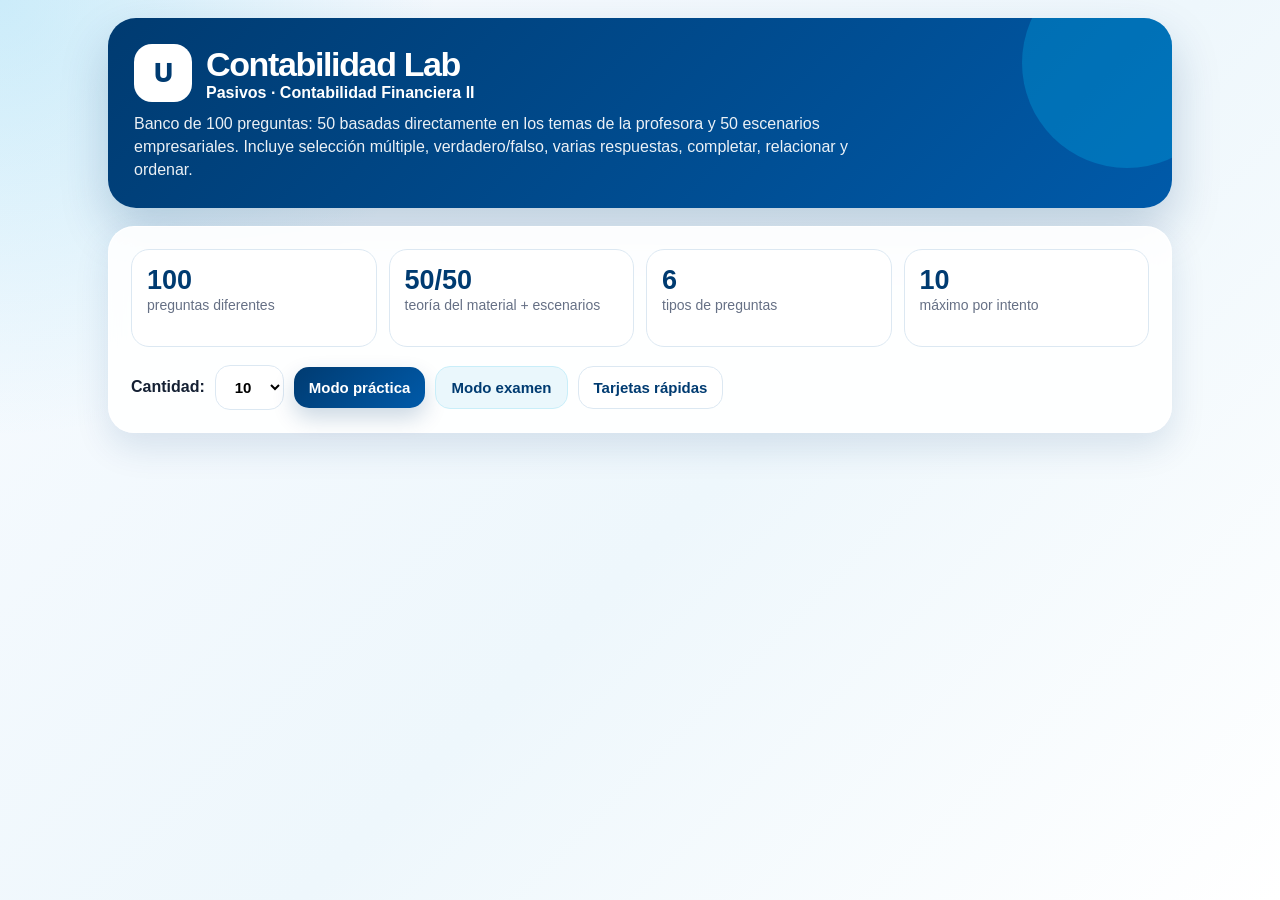
==== index.html @ 95690f49 "Rename index_contabilidad_lab_100.html to index.html" ====
<!DOCTYPE html>
<html lang="es">
<head>
<meta charset="UTF-8">
<meta name="viewport" content="width=device-width, initial-scale=1.0">
<title>Contabilidad Lab - Pasivos</title>
<style>
:root {
  --azul:#003B71; --azul2:#005AA9; --celeste:#00A7E1; --fondo:#F2F8FC;
  --texto:#142033; --muted:#667085; --linea:#DCE8F2; --ok:#11824A; --bad:#C7352E; --warn:#F4B000;
}
*{box-sizing:border-box}
body{margin:0;font-family:Arial,Helvetica,sans-serif;background:radial-gradient(circle at top left,rgba(0,167,225,.18),transparent 28%),linear-gradient(135deg,#f8fbff,#eef7fc 55%,#fff);color:var(--texto);min-height:100vh}
.app{max-width:1100px;margin:auto;padding:18px}
.hero{background:linear-gradient(135deg,var(--azul),var(--azul2));color:white;border-radius:28px;padding:26px;box-shadow:0 22px 48px rgba(0,59,113,.22);position:relative;overflow:hidden}
.hero:after{content:"";position:absolute;right:-60px;top:-60px;width:210px;height:210px;border-radius:50%;background:rgba(0,167,225,.35)}
.brand{position:relative;z-index:2;display:flex;gap:14px;align-items:center}
.logo{width:58px;height:58px;border-radius:18px;background:white;color:var(--azul);display:grid;place-items:center;font-size:25px;font-weight:1000}
h1{margin:0;font-size:34px;letter-spacing:-.04em} .sub{margin:10px 0 0;opacity:.92;max-width:760px;line-height:1.45;position:relative;z-index:2}
.panel{background:rgba(255,255,255,.9);border:1px solid rgba(255,255,255,.9);backdrop-filter:blur(12px);border-radius:26px;padding:22px;margin-top:18px;box-shadow:0 15px 35px rgba(0,59,113,.12)}
.grid{display:grid;grid-template-columns:repeat(4,1fr);gap:12px}
.stat{background:#fff;border:1px solid var(--linea);border-radius:18px;padding:15px;min-height:98px} .stat b{display:block;color:var(--azul);font-size:27px} .stat span{color:var(--muted);font-size:14px;line-height:1.35}
button,select,input{border:0;border-radius:15px;padding:12px 15px;font-weight:800;font-size:15px}
button{cursor:pointer;transition:.18s} button:hover{transform:translateY(-1px)} select,input{border:1px solid var(--linea);background:white}
.primary{background:linear-gradient(135deg,var(--azul),var(--azul2));color:white;box-shadow:0 10px 22px rgba(0,59,113,.2)} .secondary{background:#EAF7FC;color:var(--azul);border:1px solid #C9EEF9} .ghost{background:white;color:var(--azul);border:1px solid var(--linea)}
.controls{display:flex;gap:10px;flex-wrap:wrap;align-items:center;margin-top:18px}
.hidden{display:none!important} .topbar{display:flex;justify-content:space-between;align-items:center;gap:12px;margin-bottom:14px} .pills{display:flex;gap:8px;flex-wrap:wrap}
.pill{background:#EAF7FC;border:1px solid #C9EEF9;color:var(--azul);border-radius:999px;padding:8px 12px;font-size:13px;font-weight:900}
.progress{height:13px;background:#DCEBF5;border-radius:999px;overflow:hidden;margin:12px 0 18px} .bar{height:100%;width:0;background:linear-gradient(90deg,var(--celeste),var(--azul));transition:.3s}
.card{background:white;border:1px solid var(--linea);border-radius:24px;padding:22px;animation:pop .22s ease} @keyframes pop{from{opacity:.3;transform:translateY(8px)}to{opacity:1;transform:none}}
.topic{text-transform:uppercase;letter-spacing:.08em;color:var(--celeste);font-weight:1000;font-size:13px} h2{font-size:25px;line-height:1.3;margin:9px 0 18px}
.options{display:grid;gap:11px} .option{width:100%;display:flex;gap:12px;align-items:flex-start;text-align:left;background:#F8FBFF;border:2px solid #E2ECF5;border-radius:18px;color:var(--texto);line-height:1.35}
.letter{flex:0 0 34px;width:34px;height:34px;border-radius:50%;background:#E6F5FB;color:var(--azul);display:grid;place-items:center;font-weight:1000}
.correct{border-color:var(--ok)!important;background:#EAF8F0!important} .correct .letter{background:var(--ok);color:white} .wrong{border-color:var(--bad)!important;background:#FFF0EF!important} .wrong .letter{background:var(--bad);color:white}
.learn{margin-top:15px;border-left:6px solid var(--warn);background:#FFF8DF;border-radius:16px;padding:15px;line-height:1.5} .learn b{color:#7A5300}
.match-row{display:grid;grid-template-columns:1fr 1fr;gap:10px;margin:10px 0;align-items:center} .match-row select{width:100%}
.order-item{display:flex;gap:10px;align-items:center;background:#F8FBFF;border:1px solid var(--linea);border-radius:16px;padding:10px;margin:8px 0} .order-item input{width:70px}
.scoreWrap{text-align:center} .score{font-size:54px;font-weight:1000;color:var(--azul);margin:8px 0} .review-card{background:white;border:1px solid var(--linea);border-radius:18px;padding:16px;margin-top:12px}
.studyGrid{display:grid;grid-template-columns:repeat(2,1fr);gap:12px} .study{background:#F8FBFF;border:1px solid var(--linea);border-radius:18px;padding:15px;line-height:1.45}
@media(max-width:760px){.app{padding:12px}.grid,.studyGrid{grid-template-columns:1fr}.hero,.panel{border-radius:20px;padding:17px}h1{font-size:27px}h2{font-size:20px}.topbar{flex-direction:column;align-items:flex-start}}
</style>
</head>
<body>
<div class="app">
<section class="hero"><div class="brand"><div class="logo">U</div><div><h1>Contabilidad Lab</h1><b>Pasivos · Contabilidad Financiera II</b></div></div><p class="sub">Banco de 100 preguntas: 50 basadas directamente en los temas de la profesora y 50 escenarios empresariales. Incluye selección múltiple, verdadero/falso, varias respuestas, completar, relacionar y ordenar.</p></section>
<section id="start" class="panel">
<div class="grid"><div class="stat"><b>100</b><span>preguntas diferentes</span></div><div class="stat"><b>50/50</b><span>teoría del material + escenarios</span></div><div class="stat"><b>6</b><span>tipos de preguntas</span></div><div class="stat"><b>10</b><span>máximo por intento</span></div></div>
<div class="controls"><label><b>Cantidad:</b></label><select id="count"><option>5</option><option selected>10</option></select><button class="primary" onclick="startQuiz('practice')">Modo práctica</button><button class="secondary" onclick="startQuiz('exam')">Modo examen</button><button class="ghost" onclick="showStudy()">Tarjetas rápidas</button></div>
</section>
<section id="quiz" class="panel hidden"><div class="topbar"><div class="pills"><span class="pill" id="counter"></span><span class="pill" id="typePill"></span><span class="pill" id="sourcePill"></span></div><button class="secondary" onclick="home()">Salir</button></div><div class="progress"><div class="bar" id="bar"></div></div><div class="card"><div class="topic" id="topic"></div><h2 id="prompt"></h2><div id="answerArea"></div><div id="feedback" class="learn hidden"></div><div class="controls"><button id="checkBtn" class="primary" onclick="checkAnswer()">Responder</button><button id="nextBtn" class="primary hidden" onclick="nextQ()">Siguiente</button></div></div></section>
<section id="result" class="panel hidden"><div class="scoreWrap"><div class="pill">Resultado final</div><div class="score" id="scoreText"></div><p id="msg"></p><button class="primary" onclick="startQuiz(mode)">Nuevo intento</button><button class="secondary" onclick="review()">Repasar fallos</button><button class="ghost" onclick="home()">Inicio</button></div><div id="review"></div></section>
<section id="study" class="panel hidden"><div class="topbar"><h2 style="margin:0">Tarjetas rápidas</h2><button class="secondary" onclick="home()">Volver</button></div><div class="studyGrid"><div class="study"><b>Devengo:</b> registra cuando nace la obligación, no cuando se paga.</div><div class="study"><b>Corriente:</b> vence en 12 meses o menos.</div><div class="study"><b>No corriente:</b> vence en más de 12 meses.</div><div class="study"><b>ITBIS:</b> cobrado menos pagado.</div><div class="study"><b>Provisión:</b> obligación probable y estimada.</div><div class="study"><b>Anticipo:</b> efectivo recibido antes de entregar; sigue siendo pasivo.</div></div></section>
</div>
<script>
const QUESTIONS = [{"kind": "mc", "source": "direct", "topic": "Pasivo", "prompt": "¿Cuál afirmación describe mejor: Pasivo?", "options": ["Un pasivo es una obligación económica adquirida por la empresa que deberá liquidarse con activos, efectivo, bienes o servicios.", "Un activo que siempre aumenta el efectivo.", "Una cuenta de patrimonio sin obligación futura.", "Un ingreso cobrado y ganado automáticamente."], "answer": 0, "learn": "Los pasivos surgen de hechos pasados y representan compromisos futuros."}, {"kind": "fill", "source": "direct", "topic": "Pasivo corriente", "prompt": "Completa la idea: Pasivo corriente. Escribe una palabra o número clave relacionado.", "accepted": ["12", "obligación", "pasivo", "devengo", "18", "corriente", "proveedores", "provisión", "retención", "itbis", "largo plazo"], "learn": "Un pasivo corriente vence en 12 meses o menos o dentro del ciclo operativo normal. La clave es el vencimiento de corto plazo."}, {"kind": "multi", "source": "direct", "topic": "Pasivo no corriente", "prompt": "Selecciona las opciones correctas sobre Pasivo no corriente.", "options": ["Un pasivo no corriente vence en más de 12 meses.", "Préstamos a varios años, bonos y leasing a largo plazo entran aquí.", "Siempre se registra como ingreso inmediatamente.", "Nunca afecta los estados financieros."], "answer": [0, 1], "learn": "Un pasivo no corriente vence en más de 12 meses. Préstamos a varios años, bonos y leasing a largo plazo entran aquí."}, {"kind": "mc", "source": "direct", "topic": "Pasivo contingente", "prompt": "En un examen de pasivos, ¿qué debes recordar sobre Pasivo contingente?", "options": ["Que representa o puede representar una obligación de la empresa.", "Que siempre es un activo.", "Que siempre se presenta como patrimonio.", "Que nunca requiere registro ni revelación."], "answer": 0, "learn": "Un pasivo contingente es una obligación potencial que depende de un evento futuro incierto. Normalmente se revela en notas si corresponde, no siempre se registra."}, {"kind": "truefalse", "source": "direct", "topic": "Cuentas por pagar", "prompt": "Las cuentas por pagar a proveedores nacen por compras a crédito de bienes o servicios relacionados con la operación. (falso).", "answer": false, "learn": "Son pasivos operativos y generalmente corrientes. Ojo: la negación cambia completamente el concepto."}, {"kind": "mc", "source": "direct", "topic": "Devengo", "prompt": "¿Cuál afirmación describe mejor: Devengo?", "options": ["El principio de devengo exige reconocer el pasivo cuando surge la obligación, no cuando se paga.", "Un activo que siempre aumenta el efectivo.", "Una cuenta de patrimonio sin obligación futura.", "Un ingreso cobrado y ganado automáticamente."], "answer": 0, "learn": "La fecha de pago no determina por sí sola el reconocimiento."}, {"kind": "fill", "source": "direct", "topic": "NIC 37", "prompt": "Completa la idea: NIC 37. Escribe una palabra o número clave relacionado.", "accepted": ["12", "obligación", "pasivo", "devengo", "18", "corriente", "proveedores", "provisión", "retención", "itbis", "largo plazo"], "learn": "La NIC 37 trata provisiones, pasivos contingentes y activos contingentes. Se usa para obligaciones inciertas en monto o fecha."}, {"kind": "multi", "source": "direct", "topic": "NIIF 9", "prompt": "Selecciona las opciones correctas sobre NIIF 9.", "options": ["La NIIF 9 se relaciona con pasivos financieros como préstamos, bonos y cuentas por pagar.", "Muchos pasivos financieros se miden posteriormente al costo amortizado.", "Siempre se registra como ingreso inmediatamente.", "Nunca afecta los estados financieros."], "answer": [0, 1], "learn": "La NIIF 9 se relaciona con pasivos financieros como préstamos, bonos y cuentas por pagar. Muchos pasivos financieros se miden posteriormente al costo amortizado."}, {"kind": "mc", "source": "direct", "topic": "NIIF 16", "prompt": "En un examen de pasivos, ¿qué debes recordar sobre NIIF 16?", "options": ["Que representa o puede representar una obligación de la empresa.", "Que siempre es un activo.", "Que siempre se presenta como patrimonio.", "Que nunca requiere registro ni revelación."], "answer": 0, "learn": "La NIIF 16 exige reconocer pasivos por arrendamientos cuando corresponda. El leasing genera una obligación por pagos futuros."}, {"kind": "truefalse", "source": "direct", "topic": "NIC 21", "prompt": "La NIC 21 trata efectos de variaciones en tasas de cambio para pasivos en moneda extranjera. (falso).", "answer": false, "learn": "Al cierre se convierten a la tasa correspondiente. Ojo: la negación cambia completamente el concepto."}, {"kind": "mc", "source": "direct", "topic": "NIIF 15", "prompt": "¿Cuál afirmación describe mejor: NIIF 15?", "options": ["Los anticipos de clientes se reconocen como pasivo hasta cumplir la obligación de entregar el bien o servicio.", "Un activo que siempre aumenta el efectivo.", "Una cuenta de patrimonio sin obligación futura.", "Un ingreso cobrado y ganado automáticamente."], "answer": 0, "learn": "No todo efectivo recibido es ingreso ganado."}, {"kind": "fill", "source": "direct", "topic": "Acumulaciones", "prompt": "Completa la idea: Acumulaciones. Escribe una palabra o número clave relacionado.", "accepted": ["12", "obligación", "pasivo", "devengo", "18", "corriente", "proveedores", "provisión", "retención", "itbis", "largo plazo"], "learn": "Las acumulaciones son gastos incurridos pero no pagados, con obligación cierta. Ejemplo típico: salarios devengados no pagados."}, {"kind": "multi", "source": "direct", "topic": "Provisiones", "prompt": "Selecciona las opciones correctas sobre Provisiones.", "options": ["Las provisiones son pasivos estimados por obligaciones inciertas en monto o fecha.", "Ejemplos: garantías, litigios, despidos.", "Siempre se registra como ingreso inmediatamente.", "Nunca afecta los estados financieros."], "answer": [0, 1], "learn": "Las provisiones son pasivos estimados por obligaciones inciertas en monto o fecha. Ejemplos: garantías, litigios, despidos."}, {"kind": "mc", "source": "direct", "topic": "Nómina por pagar", "prompt": "En un examen de pasivos, ¿qué debes recordar sobre Nómina por pagar?", "options": ["Que representa o puede representar una obligación de la empresa.", "Que siempre es un activo.", "Que siempre se presenta como patrimonio.", "Que nunca requiere registro ni revelación."], "answer": 0, "learn": "La nómina por pagar representa salarios acumulados pendientes de liquidación. Es una obligación laboral y pasivo corriente."}, {"kind": "truefalse", "source": "direct", "topic": "Retenciones", "prompt": "Las retenciones de ISR, AFP o SFS son descuentos que la empresa debe entregar a terceros. (falso).", "answer": false, "learn": "No son ingresos de la empresa. Ojo: la negación cambia completamente el concepto."}, {"kind": "mc", "source": "direct", "topic": "ITBIS", "prompt": "¿Cuál afirmación describe mejor: ITBIS?", "options": ["El ITBIS general se calcula al 18% sobre ventas o servicios gravados.", "Un activo que siempre aumenta el efectivo.", "Una cuenta de patrimonio sin obligación futura.", "Un ingreso cobrado y ganado automáticamente."], "answer": 0, "learn": "El ITBIS cobrado al cliente se convierte en obligación fiscal."}, {"kind": "fill", "source": "direct", "topic": "ITBIS por pagar", "prompt": "Completa la idea: ITBIS por pagar. Escribe una palabra o número clave relacionado.", "accepted": ["12", "obligación", "pasivo", "devengo", "18", "corriente", "proveedores", "provisión", "retención", "itbis", "largo plazo"], "learn": "El ITBIS por pagar es el ITBIS cobrado menos el ITBIS pagado a proveedores. Si cobraste más de lo que pagaste, la diferencia se declara como pasivo."}, {"kind": "multi", "source": "direct", "topic": "ISR empresas", "prompt": "Selecciona las opciones correctas sobre ISR empresas.", "options": ["El ISR empresarial se relaciona con las utilidades netas y puede generar impuesto por pagar.", "Mientras no se liquide, es una obligación fiscal.", "Siempre se registra como ingreso inmediatamente.", "Nunca afecta los estados financieros."], "answer": [0, 1], "learn": "El ISR empresarial se relaciona con las utilidades netas y puede generar impuesto por pagar. Mientras no se liquide, es una obligación fiscal."}, {"kind": "mc", "source": "direct", "topic": "Retención 5%", "prompt": "En un examen de pasivos, ¿qué debes recordar sobre Retención 5%?", "options": ["Que representa o puede representar una obligación de la empresa.", "Que siempre es un activo.", "Que siempre se presenta como patrimonio.", "Que nunca requiere registro ni revelación."], "answer": 0, "learn": "Ciertas instituciones públicas pueden retener 5% de ISR en pagos específicos. Esa retención funciona como pago a cuenta del ISR definitivo."}, {"kind": "truefalse", "source": "direct", "topic": "IPI", "prompt": "El IPI se relaciona con propiedades y se calcula sobre el valor catastral cuando aplica. (falso).", "answer": false, "learn": "Es un impuesto de propiedad. Ojo: la negación cambia completamente el concepto."}, {"kind": "mc", "source": "direct", "topic": "Sanciones", "prompt": "¿Cuál afirmación describe mejor: Sanciones?", "options": ["La falta de cumplimiento tributario puede generar multas, intereses, recargos y sanciones operativas.", "Un activo que siempre aumenta el efectivo.", "Una cuenta de patrimonio sin obligación futura.", "Un ingreso cobrado y ganado automáticamente."], "answer": 0, "learn": "El incumplimiento afecta legal y financieramente."}, {"kind": "fill", "source": "direct", "topic": "Documentos por pagar LP", "prompt": "Completa la idea: Documentos por pagar LP. Escribe una palabra o número clave relacionado.", "accepted": ["12", "obligación", "pasivo", "devengo", "18", "corriente", "proveedores", "provisión", "retención", "itbis", "largo plazo"], "learn": "Los documentos por pagar a largo plazo son obligaciones formales con vencimiento mayor a un año. Pueden estar respaldados por pagarés, contratos, préstamos o bonos."}, {"kind": "multi", "source": "direct", "topic": "Porción corriente", "prompt": "Selecciona las opciones correctas sobre Porción corriente.", "options": ["La porción corriente es la parte de una deuda a largo plazo que vence en los próximos 12 meses.", "Debe presentarse como pasivo corriente.", "Siempre se registra como ingreso inmediatamente.", "Nunca afecta los estados financieros."], "answer": [0, 1], "learn": "La porción corriente es la parte de una deuda a largo plazo que vence en los próximos 12 meses. Debe presentarse como pasivo corriente."}, {"kind": "mc", "source": "direct", "topic": "Bonos por pagar", "prompt": "En un examen de pasivos, ¿qué debes recordar sobre Bonos por pagar?", "options": ["Que representa o puede representar una obligación de la empresa.", "Que siempre es un activo.", "Que siempre se presenta como patrimonio.", "Que nunca requiere registro ni revelación."], "answer": 0, "learn": "Los bonos por pagar son deuda emitida por la empresa para financiarse. Generan obligación de pago e intereses."}, {"kind": "truefalse", "source": "direct", "topic": "Leasing financiero", "prompt": "Un leasing financiero no es un arrendamiento que puede generar un pasivo por pagos futuros.", "answer": false, "learn": "Se clasifica considerando plazo y porción corriente. Ojo: la negación cambia completamente el concepto."}, {"kind": "mc", "source": "direct", "topic": "Otros pasivos", "prompt": "¿Cuál afirmación describe mejor: Otros pasivos?", "options": ["Otros pasivos incluyen anticipos, dividendos por pagar, depósitos en garantía, beneficios pendientes y responsabilidades específicas.", "Un activo que siempre aumenta el efectivo.", "Una cuenta de patrimonio sin obligación futura.", "Un ingreso cobrado y ganado automáticamente."], "answer": 0, "learn": "Son obligaciones que no caen en categorías tradicionales."}, {"kind": "fill", "source": "direct", "topic": "Anticipos de clientes", "prompt": "Completa la idea: Anticipos de clientes. Escribe una palabra o número clave relacionado.", "accepted": ["12", "obligación", "pasivo", "devengo", "18", "corriente", "proveedores", "provisión", "retención", "itbis", "largo plazo"], "learn": "Los anticipos de clientes son pagos recibidos antes de entregar bienes o servicios. Hasta cumplir la entrega, son pasivos."}, {"kind": "multi", "source": "direct", "topic": "Dividendos por pagar", "prompt": "Selecciona las opciones correctas sobre Dividendos por pagar.", "options": ["Los dividendos por pagar surgen cuando se declaran utilidades a distribuir pero aún no se pagan.", "Nace un compromiso con accionistas.", "Siempre se registra como ingreso inmediatamente.", "Nunca afecta los estados financieros."], "answer": [0, 1], "learn": "Los dividendos por pagar surgen cuando se declaran utilidades a distribuir pero aún no se pagan. Nace un compromiso con accionistas."}, {"kind": "mc", "source": "direct", "topic": "Proveedores vs acreedores", "prompt": "En un examen de pasivos, ¿qué debes recordar sobre Proveedores vs acreedores?", "options": ["Que representa o puede representar una obligación de la empresa.", "Que siempre es un activo.", "Que siempre se presenta como patrimonio.", "Que nunca requiere registro ni revelación."], "answer": 0, "learn": "Proveedores se vinculan a compras operativas; acreedores diversos pueden originarse en conceptos no operativos. La diferencia principal está en el origen de la obligación."}, {"kind": "truefalse", "source": "direct", "topic": "Pasivos financieros", "prompt": "Préstamos, bonos y ciertas deudas sujetas a intereses son pasivos financieros. (falso).", "answer": false, "learn": "Se distinguen de pasivos operativos como proveedores. Ojo: la negación cambia completamente el concepto."}, {"kind": "matching", "source": "direct", "topic": "Normas", "prompt": "Relaciona cada norma con su tema principal.", "left": ["NIC 37", "NIIF 16", "NIIF 15", "NIC 21"], "right": ["Provisiones y contingencias", "Arrendamientos", "Anticipos/obligaciones con clientes", "Moneda extranjera"], "answer": [0, 1, 2, 3], "learn": "Estas normas ayudan a reconocer, medir y revelar distintos pasivos."}, {"kind": "matching", "source": "direct", "topic": "Clasificación", "prompt": "Relaciona cada obligación con su clasificación más probable.", "left": ["Salarios por pagar", "Préstamo a 5 años", "ITBIS pendiente", "Bonos a largo plazo"], "right": ["Pasivo corriente", "Pasivo no corriente", "Pasivo corriente", "Pasivo no corriente"], "answer": [0, 1, 2, 3], "learn": "La clasificación depende sobre todo del vencimiento y la naturaleza de la obligación."}, {"kind": "order", "source": "direct", "topic": "Devengo y pago", "prompt": "Ordena el proceso normal de una compra a crédito.", "items": ["Recibir mercancía o servicio", "Registrar inventario/gasto", "Registrar cuenta por pagar", "Pagar al proveedor"], "answer": [0, 1, 2, 3], "learn": "Primero ocurre la transacción y nace la obligación; luego se paga."}, {"kind": "mc", "source": "direct", "topic": "Nómina", "prompt": "Una nómina bruta de RD$100,000 tiene retenciones de RD$17,000. ¿Cuál es el neto por pagar a empleados?", "options": ["RD$117,000", "RD$100,000", "RD$83,000", "RD$17,000"], "answer": 2, "learn": "El neto es salario bruto menos retenciones: 100,000 - 17,000 = 83,000."}, {"kind": "mc", "source": "direct", "topic": "ITBIS", "prompt": "Ventas de RD$1,000,000 generan ITBIS cobrado de RD$180,000. Si el ITBIS pagado fue RD$126,000, ¿cuánto se paga?", "options": ["RD$54,000", "RD$126,000", "RD$180,000", "RD$306,000"], "answer": 0, "learn": "ITBIS por pagar = cobrado - pagado = 180,000 - 126,000 = 54,000."}, {"kind": "fill", "source": "direct", "topic": "ITBIS", "prompt": "Si una factura de RD$50,000 tiene ITBIS 18%, escribe el ITBIS generado.", "accepted": ["9000", "9,000", "rd$9000", "rd$9,000"], "learn": "50,000 × 18% = RD$9,000."}, {"kind": "fill", "source": "direct", "topic": "Porción corriente", "prompt": "Un préstamo de RD$300,000 a 3 años se paga igual cada año. Escribe la porción corriente anual.", "accepted": ["100000", "100,000", "rd$100000", "rd$100,000"], "learn": "300,000 ÷ 3 = RD$100,000."}, {"kind": "multi", "source": "direct", "topic": "Otros pasivos", "prompt": "Selecciona ejemplos de otros pasivos.", "options": ["Anticipos de clientes", "Dividendos por pagar", "Depósitos en garantía", "Mobiliario de oficina"], "answer": [0, 1, 2], "learn": "Otros pasivos incluyen obligaciones menos tradicionales como anticipos, dividendos o depósitos."}, {"kind": "truefalse", "source": "direct", "topic": "Pasivo contingente", "prompt": "Un pasivo contingente siempre se registra directamente en el balance, sin importar la probabilidad.", "answer": false, "learn": "Normalmente se revela en notas si corresponde; para registrarlo como provisión debe cumplir criterios específicos."}, {"kind": "order", "source": "direct", "topic": "Anticipo de clientes", "prompt": "Ordena el tratamiento de un anticipo de clientes.", "items": ["Recibir efectivo del cliente", "Registrar anticipo como pasivo", "Entregar el bien o servicio", "Reclasificar como ingreso"], "answer": [0, 1, 2, 3], "learn": "El anticipo se convierte en ingreso solo cuando se cumple la obligación."}, {"kind": "mc", "source": "direct", "topic": "Cuentas por pagar a proveedores", "prompt": "¿Cuál idea es correcta sobre Cuentas por pagar a proveedores?", "options": ["Se diferencian por su origen operativo y vínculo con la actividad central del negocio.", "Nunca se relaciona con obligaciones.", "Siempre aumenta el efectivo neto.", "Solo aplica a activos físicos."], "answer": 0, "learn": "Se diferencian por su origen operativo y vínculo con la actividad central del negocio."}, {"kind": "mc", "source": "direct", "topic": "Gestión de cuentas por pagar", "prompt": "¿Cuál idea es correcta sobre Gestión de cuentas por pagar?", "options": ["Una buena gestión protege la liquidez, evita multas y mejora relación con proveedores.", "Nunca se relaciona con obligaciones.", "Siempre aumenta el efectivo neto.", "Solo aplica a activos físicos."], "answer": 0, "learn": "Una buena gestión protege la liquidez, evita multas y mejora relación con proveedores."}, {"kind": "mc", "source": "direct", "topic": "Provisiones", "prompt": "¿Cuál idea es correcta sobre Provisiones?", "options": ["Deben revisarse periódicamente para evitar sobreestimaciones o subestimaciones.", "Nunca se relaciona con obligaciones.", "Siempre aumenta el efectivo neto.", "Solo aplica a activos físicos."], "answer": 0, "learn": "Deben revisarse periódicamente para evitar sobreestimaciones o subestimaciones."}, {"kind": "mc", "source": "direct", "topic": "Sanciones tributarias", "prompt": "¿Cuál idea es correcta sobre Sanciones tributarias?", "options": ["La declaración fuera de plazo puede generar multas e intereses.", "Nunca se relaciona con obligaciones.", "Siempre aumenta el efectivo neto.", "Solo aplica a activos físicos."], "answer": 0, "learn": "La declaración fuera de plazo puede generar multas e intereses."}, {"kind": "mc", "source": "direct", "topic": "Documentos formales", "prompt": "¿Cuál idea es correcta sobre Documentos formales?", "options": ["Pagarés, bonos y contratos respaldan documentos por pagar a largo plazo.", "Nunca se relaciona con obligaciones.", "Siempre aumenta el efectivo neto.", "Solo aplica a activos físicos."], "answer": 0, "learn": "Pagarés, bonos y contratos respaldan documentos por pagar a largo plazo."}, {"kind": "mc", "source": "direct", "topic": "Costo amortizado", "prompt": "¿Cuál idea es correcta sobre Costo amortizado?", "options": ["Muchas cuentas por pagar y préstamos se miden al costo amortizado.", "Nunca se relaciona con obligaciones.", "Siempre aumenta el efectivo neto.", "Solo aplica a activos físicos."], "answer": 0, "learn": "Muchas cuentas por pagar y préstamos se miden al costo amortizado."}, {"kind": "mc", "source": "direct", "topic": "Valor presente", "prompt": "¿Cuál idea es correcta sobre Valor presente?", "options": ["En leasing puede reconocerse el valor presente de pagos futuros.", "Nunca se relaciona con obligaciones.", "Siempre aumenta el efectivo neto.", "Solo aplica a activos físicos."], "answer": 0, "learn": "En leasing puede reconocerse el valor presente de pagos futuros."}, {"kind": "mc", "source": "direct", "topic": "Beneficios pendientes", "prompt": "¿Cuál idea es correcta sobre Beneficios pendientes?", "options": ["Vacaciones, pensiones o indemnizaciones pendientes pueden ser pasivos.", "Nunca se relaciona con obligaciones.", "Siempre aumenta el efectivo neto.", "Solo aplica a activos físicos."], "answer": 0, "learn": "Vacaciones, pensiones o indemnizaciones pendientes pueden ser pasivos."}, {"kind": "mc", "source": "direct", "topic": "Dividendos", "prompt": "¿Cuál idea es correcta sobre Dividendos?", "options": ["Deben manejarse cuidando liquidez e imagen ante accionistas.", "Nunca se relaciona con obligaciones.", "Siempre aumenta el efectivo neto.", "Solo aplica a activos físicos."], "answer": 0, "learn": "Deben manejarse cuidando liquidez e imagen ante accionistas."}, {"kind": "mc", "source": "direct", "topic": "Transparencia", "prompt": "¿Cuál idea es correcta sobre Transparencia?", "options": ["El correcto registro de pasivos asegura información financiera útil.", "Nunca se relaciona con obligaciones.", "Siempre aumenta el efectivo neto.", "Solo aplica a activos físicos."], "answer": 0, "learn": "El correcto registro de pasivos asegura información financiera útil."}, {"kind": "mc", "source": "scenario", "topic": "Caso empresarial", "prompt": "Comercial Rivera recibe mercancía por RD$85,000 el 29 de diciembre y pagará en febrero. ¿Cuál es el tratamiento contable más correcto?", "options": ["Debe reconocer inventario/gasto y cuentas por pagar en diciembre por devengo.", "Registrar como patrimonio inmediatamente.", "No registrar nada nunca.", "Registrar como activo sin obligación."], "answer": 0, "learn": "Debe reconocer inventario/gasto y cuentas por pagar en diciembre por devengo."}, {"kind": "truefalse", "source": "scenario", "topic": "Caso empresarial", "prompt": "Comercial Rivera recibe mercancía por RD$85,000 el 29 de diciembre y pagará en febrero. La empresa debe esperar siempre al pago o cobro final para reconocer cualquier pasivo.", "answer": false, "learn": "Por devengo, muchas obligaciones se reconocen cuando nacen, no cuando se pagan."}, {"kind": "multi", "source": "scenario", "topic": "Caso empresarial", "prompt": "Ferretería El Martillo compra materiales a crédito por RD$125,000 con plazo de 90 días. Selecciona las ideas correctas.", "options": ["Surge una cuenta por pagar a proveedores, pasivo corriente.", "La obligación puede afectar el balance general.", "Siempre se reconoce como ingreso ganado.", "Nunca requiere análisis de vencimiento."], "answer": [0, 1], "learn": "Surge una cuenta por pagar a proveedores, pasivo corriente."}, {"kind": "mc", "source": "scenario", "topic": "Caso empresarial", "prompt": "Ferretería El Martillo compra materiales a crédito por RD$125,000 con plazo de 90 días. ¿Qué concepto se evalúa principalmente?", "options": ["Reconocimiento y clasificación de pasivos", "Capital social únicamente", "Depreciación de activos fijos", "Costo de ventas solamente"], "answer": 0, "learn": "Surge una cuenta por pagar a proveedores, pasivo corriente."}, {"kind": "fill", "source": "scenario", "topic": "Caso empresarial", "prompt": "Clínica Esperanza recibe RD$450,000 por una cirugía que realizará en dos meses. Escribe la palabra clave del tratamiento: pasivo, provisión, ITBIS, nómina, dividendo o anticipo.", "accepted": ["pasivo", "provision", "provisión", "itbis", "nomina", "nómina", "dividendo", "anticipo", "corriente"], "learn": "Es anticipo de clientes hasta prestar el servicio."}, {"kind": "mc", "source": "scenario", "topic": "Caso empresarial", "prompt": "Clínica Esperanza recibe RD$450,000 por una cirugía que realizará en dos meses. ¿Cuál sería el mayor riesgo de registrarlo mal?", "options": ["Distorsionar los estados financieros.", "Aumentar automáticamente la liquidez real.", "Eliminar legalmente la obligación.", "Convertirlo en activo fijo."], "answer": 0, "learn": "Es anticipo de clientes hasta prestar el servicio."}, {"kind": "order", "source": "scenario", "topic": "Caso empresarial", "prompt": "Constructora Atlas tiene un préstamo a 5 años y RD$120,000 vencen el próximo año. Ordena el razonamiento contable.", "items": ["Identificar el hecho económico", "Determinar si existe obligación", "Clasificar el pasivo", "Registrar o revelar según corresponda"], "answer": [0, 1, 2, 3], "learn": "Esa parte es porción corriente."}, {"kind": "mc", "source": "scenario", "topic": "Caso empresarial", "prompt": "Constructora Atlas tiene un préstamo a 5 años y RD$120,000 vencen el próximo año. ¿Qué debe analizarse primero?", "options": ["Si ya existe una obligación presente o potencial.", "El color del comprobante.", "El nombre comercial solamente.", "El logo de la empresa."], "answer": 0, "learn": "Esa parte es porción corriente."}, {"kind": "matching", "source": "scenario", "topic": "Caso empresarial", "prompt": "Hotel Brisa Azul recibe reservas pagadas por adelantado para estadías futuras. Relaciona conceptos útiles para analizar el caso.", "left": ["Obligación", "Vencimiento", "Registro", "Presentación"], "right": ["Existe o puede existir deuda", "Corto o largo plazo", "Asiento o revelación", "Balance/notas"], "answer": [0, 1, 2, 3], "learn": "Debe registrar anticipo de clientes, no ingreso ganado inmediato."}, {"kind": "mc", "source": "scenario", "topic": "Caso empresarial", "prompt": "Hotel Brisa Azul recibe reservas pagadas por adelantado para estadías futuras. ¿Qué afirmación es más profesional?", "options": ["Debe registrar anticipo de clientes, no ingreso ganado inmediato.", "Debe ignorarse porque no afecta decisiones.", "Siempre se lleva a ventas.", "Solo se registra si ya pasó un año."], "answer": 0, "learn": "Debe registrar anticipo de clientes, no ingreso ganado inmediato."}, {"kind": "mc", "source": "scenario", "topic": "Caso empresarial", "prompt": "Distribuidora Norte cobra RD$180,000 de ITBIS y paga RD$126,000 en compras. ¿Cuál es el tratamiento contable más correcto?", "options": ["ITBIS por pagar: RD$54,000.", "Registrar como patrimonio inmediatamente.", "No registrar nada nunca.", "Registrar como activo sin obligación."], "answer": 0, "learn": "ITBIS por pagar: RD$54,000."}, {"kind": "truefalse", "source": "scenario", "topic": "Caso empresarial", "prompt": "Distribuidora Norte cobra RD$180,000 de ITBIS y paga RD$126,000 en compras. La empresa debe esperar siempre al pago o cobro final para reconocer cualquier pasivo.", "answer": false, "learn": "Por devengo, muchas obligaciones se reconocen cuando nacen, no cuando se pagan."}, {"kind": "multi", "source": "scenario", "topic": "Caso empresarial", "prompt": "Fábrica Sol estima RD$30,000 por garantías de productos vendidos. Selecciona las ideas correctas.", "options": ["Debe registrar provisión si es probable y estimable.", "La obligación puede afectar el balance general.", "Siempre se reconoce como ingreso ganado.", "Nunca requiere análisis de vencimiento."], "answer": [0, 1], "learn": "Debe registrar provisión si es probable y estimable."}, {"kind": "mc", "source": "scenario", "topic": "Caso empresarial", "prompt": "Fábrica Sol estima RD$30,000 por garantías de productos vendidos. ¿Qué concepto se evalúa principalmente?", "options": ["Reconocimiento y clasificación de pasivos", "Capital social únicamente", "Depreciación de activos fijos", "Costo de ventas solamente"], "answer": 0, "learn": "Debe registrar provisión si es probable y estimable."}, {"kind": "fill", "source": "scenario", "topic": "Caso empresarial", "prompt": "Servicios Luna recibe una factura de electricidad en diciembre y la paga en enero. Escribe la palabra clave del tratamiento: pasivo, provisión, ITBIS, nómina, dividendo o anticipo.", "accepted": ["pasivo", "provision", "provisión", "itbis", "nomina", "nómina", "dividendo", "anticipo", "corriente"], "learn": "El gasto y pasivo se registran en diciembre."}, {"kind": "mc", "source": "scenario", "topic": "Caso empresarial", "prompt": "Servicios Luna recibe una factura de electricidad en diciembre y la paga en enero. ¿Cuál sería el mayor riesgo de registrarlo mal?", "options": ["Distorsionar los estados financieros.", "Aumentar automáticamente la liquidez real.", "Eliminar legalmente la obligación.", "Convertirlo en activo fijo."], "answer": 0, "learn": "El gasto y pasivo se registran en diciembre."}, {"kind": "order", "source": "scenario", "topic": "Caso empresarial", "prompt": "Tecnología Max firma leasing de equipos por 4 años. Ordena el razonamiento contable.", "items": ["Identificar el hecho económico", "Determinar si existe obligación", "Clasificar el pasivo", "Registrar o revelar según corresponda"], "answer": [0, 1, 2, 3], "learn": "Debe reconocer pasivo por arrendamiento y separar porción corriente."}, {"kind": "mc", "source": "scenario", "topic": "Caso empresarial", "prompt": "Tecnología Max firma leasing de equipos por 4 años. ¿Qué debe analizarse primero?", "options": ["Si ya existe una obligación presente o potencial.", "El color del comprobante.", "El nombre comercial solamente.", "El logo de la empresa."], "answer": 0, "learn": "Debe reconocer pasivo por arrendamiento y separar porción corriente."}, {"kind": "matching", "source": "scenario", "topic": "Caso empresarial", "prompt": "Inversiones Caribe declara dividendos por RD$200,000 pagaderos en 60 días. Relaciona conceptos útiles para analizar el caso.", "left": ["Obligación", "Vencimiento", "Registro", "Presentación"], "right": ["Existe o puede existir deuda", "Corto o largo plazo", "Asiento o revelación", "Balance/notas"], "answer": [0, 1, 2, 3], "learn": "Surge dividendos por pagar."}, {"kind": "mc", "source": "scenario", "topic": "Caso empresarial", "prompt": "Inversiones Caribe declara dividendos por RD$200,000 pagaderos en 60 días. ¿Qué afirmación es más profesional?", "options": ["Surge dividendos por pagar.", "Debe ignorarse porque no afecta decisiones.", "Siempre se lleva a ventas.", "Solo se registra si ya pasó un año."], "answer": 0, "learn": "Surge dividendos por pagar."}, {"kind": "mc", "source": "scenario", "topic": "Caso empresarial", "prompt": "Restaurante Mía debe salarios de la última semana del mes. ¿Cuál es el tratamiento contable más correcto?", "options": ["Salarios por pagar es pasivo corriente.", "Registrar como patrimonio inmediatamente.", "No registrar nada nunca.", "Registrar como activo sin obligación."], "answer": 0, "learn": "Salarios por pagar es pasivo corriente."}, {"kind": "truefalse", "source": "scenario", "topic": "Caso empresarial", "prompt": "Restaurante Mía debe salarios de la última semana del mes. La empresa debe esperar siempre al pago o cobro final para reconocer cualquier pasivo.", "answer": false, "learn": "Por devengo, muchas obligaciones se reconocen cuando nacen, no cuando se pagan."}, {"kind": "multi", "source": "scenario", "topic": "Caso empresarial", "prompt": "Importadora Alfa mantiene deuda en dólares al cierre del período. Selecciona las ideas correctas.", "options": ["Debe considerar la tasa de cambio al cierre.", "La obligación puede afectar el balance general.", "Siempre se reconoce como ingreso ganado.", "Nunca requiere análisis de vencimiento."], "answer": [0, 1], "learn": "Debe considerar la tasa de cambio al cierre."}, {"kind": "mc", "source": "scenario", "topic": "Caso empresarial", "prompt": "Importadora Alfa mantiene deuda en dólares al cierre del período. ¿Qué concepto se evalúa principalmente?", "options": ["Reconocimiento y clasificación de pasivos", "Capital social únicamente", "Depreciación de activos fijos", "Costo de ventas solamente"], "answer": 0, "learn": "Debe considerar la tasa de cambio al cierre."}, {"kind": "fill", "source": "scenario", "topic": "Caso empresarial", "prompt": "Taller Rápido tiene una demanda posible pero no probable. Escribe la palabra clave del tratamiento: pasivo, provisión, ITBIS, nómina, dividendo o anticipo.", "accepted": ["pasivo", "provision", "provisión", "itbis", "nomina", "nómina", "dividendo", "anticipo", "corriente"], "learn": "Puede revelarse como contingencia si es relevante."}, {"kind": "mc", "source": "scenario", "topic": "Caso empresarial", "prompt": "Taller Rápido tiene una demanda posible pero no probable. ¿Cuál sería el mayor riesgo de registrarlo mal?", "options": ["Distorsionar los estados financieros.", "Aumentar automáticamente la liquidez real.", "Eliminar legalmente la obligación.", "Convertirlo en activo fijo."], "answer": 0, "learn": "Puede revelarse como contingencia si es relevante."}, {"kind": "order", "source": "scenario", "topic": "Caso empresarial", "prompt": "Farmacia Vida vende RD$100,000 más ITBIS de 18%. Ordena el razonamiento contable.", "items": ["Identificar el hecho económico", "Determinar si existe obligación", "Clasificar el pasivo", "Registrar o revelar según corresponda"], "answer": [0, 1, 2, 3], "learn": "Debe cobrar RD$18,000 de ITBIS."}, {"kind": "mc", "source": "scenario", "topic": "Caso empresarial", "prompt": "Farmacia Vida vende RD$100,000 más ITBIS de 18%. ¿Qué debe analizarse primero?", "options": ["Si ya existe una obligación presente o potencial.", "El color del comprobante.", "El nombre comercial solamente.", "El logo de la empresa."], "answer": 0, "learn": "Debe cobrar RD$18,000 de ITBIS."}, {"kind": "matching", "source": "scenario", "topic": "Caso empresarial", "prompt": "Colegio del Este recibe matrícula anticipada por clases del próximo mes. Relaciona conceptos útiles para analizar el caso.", "left": ["Obligación", "Vencimiento", "Registro", "Presentación"], "right": ["Existe o puede existir deuda", "Corto o largo plazo", "Asiento o revelación", "Balance/notas"], "answer": [0, 1, 2, 3], "learn": "Es ingreso no ganado/pasivo hasta prestar clases."}, {"kind": "mc", "source": "scenario", "topic": "Caso empresarial", "prompt": "Colegio del Este recibe matrícula anticipada por clases del próximo mes. ¿Qué afirmación es más profesional?", "options": ["Es ingreso no ganado/pasivo hasta prestar clases.", "Debe ignorarse porque no afecta decisiones.", "Siempre se lleva a ventas.", "Solo se registra si ya pasó un año."], "answer": 0, "learn": "Es ingreso no ganado/pasivo hasta prestar clases."}, {"kind": "mc", "source": "scenario", "topic": "Caso empresarial", "prompt": "Muebles Roble compra mercancía y el contador debita banco en vez de cuentas por pagar. ¿Cuál es el tratamiento contable más correcto?", "options": ["El error es registrar salida de efectivo cuando no pagó.", "Registrar como patrimonio inmediatamente.", "No registrar nada nunca.", "Registrar como activo sin obligación."], "answer": 0, "learn": "El error es registrar salida de efectivo cuando no pagó."}, {"kind": "truefalse", "source": "scenario", "topic": "Caso empresarial", "prompt": "Muebles Roble compra mercancía y el contador debita banco en vez de cuentas por pagar. La empresa debe esperar siempre al pago o cobro final para reconocer cualquier pasivo.", "answer": false, "learn": "Por devengo, muchas obligaciones se reconocen cuando nacen, no cuando se pagan."}, {"kind": "multi", "source": "scenario", "topic": "Caso empresarial", "prompt": "Panadería Dulce retiene AFP e ISR a empleados. Selecciona las ideas correctas.", "options": ["Debe registrar pasivos por esas retenciones.", "La obligación puede afectar el balance general.", "Siempre se reconoce como ingreso ganado.", "Nunca requiere análisis de vencimiento."], "answer": [0, 1], "learn": "Debe registrar pasivos por esas retenciones."}, {"kind": "mc", "source": "scenario", "topic": "Caso empresarial", "prompt": "Panadería Dulce retiene AFP e ISR a empleados. ¿Qué concepto se evalúa principalmente?", "options": ["Reconocimiento y clasificación de pasivos", "Capital social únicamente", "Depreciación de activos fijos", "Costo de ventas solamente"], "answer": 0, "learn": "Debe registrar pasivos por esas retenciones."}, {"kind": "fill", "source": "scenario", "topic": "Caso empresarial", "prompt": "Empresa SAGG tiene ventas de RD$1,000,000 y gastos de RD$700,000. Escribe la palabra clave del tratamiento: pasivo, provisión, ITBIS, nómina, dividendo o anticipo.", "accepted": ["pasivo", "provision", "provisión", "itbis", "nomina", "nómina", "dividendo", "anticipo", "corriente"], "learn": "La utilidad bruta es RD$300,000."}, {"kind": "mc", "source": "scenario", "topic": "Caso empresarial", "prompt": "Empresa SAGG tiene ventas de RD$1,000,000 y gastos de RD$700,000. ¿Cuál sería el mayor riesgo de registrarlo mal?", "options": ["Distorsionar los estados financieros.", "Aumentar automáticamente la liquidez real.", "Eliminar legalmente la obligación.", "Convertirlo en activo fijo."], "answer": 0, "learn": "La utilidad bruta es RD$300,000."}, {"kind": "order", "source": "scenario", "topic": "Caso empresarial", "prompt": "Inmobiliaria Sur recibe depósito en garantía por alquiler. Ordena el razonamiento contable.", "items": ["Identificar el hecho económico", "Determinar si existe obligación", "Clasificar el pasivo", "Registrar o revelar según corresponda"], "answer": [0, 1, 2, 3], "learn": "Puede ser otro pasivo hasta devolverlo o aplicarlo."}, {"kind": "mc", "source": "scenario", "topic": "Caso empresarial", "prompt": "Inmobiliaria Sur recibe depósito en garantía por alquiler. ¿Qué debe analizarse primero?", "options": ["Si ya existe una obligación presente o potencial.", "El color del comprobante.", "El nombre comercial solamente.", "El logo de la empresa."], "answer": 0, "learn": "Puede ser otro pasivo hasta devolverlo o aplicarlo."}, {"kind": "matching", "source": "scenario", "topic": "Caso empresarial", "prompt": "Consultora Delta el gobierno le retiene 5% por servicios. Relaciona conceptos útiles para analizar el caso.", "left": ["Obligación", "Vencimiento", "Registro", "Presentación"], "right": ["Existe o puede existir deuda", "Corto o largo plazo", "Asiento o revelación", "Balance/notas"], "answer": [0, 1, 2, 3], "learn": "La retención es pago a cuenta del ISR."}, {"kind": "mc", "source": "scenario", "topic": "Caso empresarial", "prompt": "Consultora Delta el gobierno le retiene 5% por servicios. ¿Qué afirmación es más profesional?", "options": ["La retención es pago a cuenta del ISR.", "Debe ignorarse porque no afecta decisiones.", "Siempre se lleva a ventas.", "Solo se registra si ya pasó un año."], "answer": 0, "learn": "La retención es pago a cuenta del ISR."}, {"kind": "mc", "source": "scenario", "topic": "Caso empresarial", "prompt": "AgroFinca toma préstamo de RD$500,000 a 3 años. ¿Cuál es el tratamiento contable más correcto?", "options": ["Es pasivo no corriente, con porción corriente.", "Registrar como patrimonio inmediatamente.", "No registrar nada nunca.", "Registrar como activo sin obligación."], "answer": 0, "learn": "Es pasivo no corriente, con porción corriente."}, {"kind": "truefalse", "source": "scenario", "topic": "Caso empresarial", "prompt": "AgroFinca toma préstamo de RD$500,000 a 3 años. La empresa debe esperar siempre al pago o cobro final para reconocer cualquier pasivo.", "answer": false, "learn": "Por devengo, muchas obligaciones se reconocen cuando nacen, no cuando se pagan."}, {"kind": "multi", "source": "scenario", "topic": "Caso empresarial", "prompt": "Suplidora Global emite bonos por RD$1,000,000 a 5 años. Selecciona las ideas correctas.", "options": ["Registra bonos por pagar.", "La obligación puede afectar el balance general.", "Siempre se reconoce como ingreso ganado.", "Nunca requiere análisis de vencimiento."], "answer": [0, 1], "learn": "Registra bonos por pagar."}, {"kind": "mc", "source": "scenario", "topic": "Caso empresarial", "prompt": "Suplidora Global emite bonos por RD$1,000,000 a 5 años. ¿Qué concepto se evalúa principalmente?", "options": ["Reconocimiento y clasificación de pasivos", "Capital social únicamente", "Depreciación de activos fijos", "Costo de ventas solamente"], "answer": 0, "learn": "Registra bonos por pagar."}, {"kind": "fill", "source": "scenario", "topic": "Caso empresarial", "prompt": "ElectroHogar tiene obligaciones por reparaciones futuras bajo garantía. Escribe la palabra clave del tratamiento: pasivo, provisión, ITBIS, nómina, dividendo o anticipo.", "accepted": ["pasivo", "provision", "provisión", "itbis", "nomina", "nómina", "dividendo", "anticipo", "corriente"], "learn": "Provisión por garantías."}, {"kind": "mc", "source": "scenario", "topic": "Caso empresarial", "prompt": "ElectroHogar tiene obligaciones por reparaciones futuras bajo garantía. ¿Cuál sería el mayor riesgo de registrarlo mal?", "options": ["Distorsionar los estados financieros.", "Aumentar automáticamente la liquidez real.", "Eliminar legalmente la obligación.", "Convertirlo en activo fijo."], "answer": 0, "learn": "Provisión por garantías."}, {"kind": "order", "source": "scenario", "topic": "Caso empresarial", "prompt": "Eventos Royal cobra por un evento que será en seis meses. Ordena el razonamiento contable.", "items": ["Identificar el hecho económico", "Determinar si existe obligación", "Clasificar el pasivo", "Registrar o revelar según corresponda"], "answer": [0, 1, 2, 3], "learn": "Anticipo de clientes."}, {"kind": "mc", "source": "scenario", "topic": "Caso empresarial", "prompt": "Eventos Royal cobra por un evento que será en seis meses. ¿Qué debe analizarse primero?", "options": ["Si ya existe una obligación presente o potencial.", "El color del comprobante.", "El nombre comercial solamente.", "El logo de la empresa."], "answer": 0, "learn": "Anticipo de clientes."}, {"kind": "matching", "source": "scenario", "topic": "Caso empresarial", "prompt": "Logística Pérez no registra facturas recibidas para mostrar menos deuda. Relaciona conceptos útiles para analizar el caso.", "left": ["Obligación", "Vencimiento", "Registro", "Presentación"], "right": ["Existe o puede existir deuda", "Corto o largo plazo", "Asiento o revelación", "Balance/notas"], "answer": [0, 1, 2, 3], "learn": "Subestima pasivos y distorsiona estados financieros."}, {"kind": "mc", "source": "scenario", "topic": "Caso empresarial", "prompt": "Logística Pérez no registra facturas recibidas para mostrar menos deuda. ¿Qué afirmación es más profesional?", "options": ["Subestima pasivos y distorsiona estados financieros.", "Debe ignorarse porque no afecta decisiones.", "Siempre se lleva a ventas.", "Solo se registra si ya pasó un año."], "answer": 0, "learn": "Subestima pasivos y distorsiona estados financieros."}];
let quiz=[], idx=0, score=0, mode='practice', answered=false, mistakes=[];
const letters=['A','B','C','D','E','F'];
const typeNames={mc:'Selección múltiple',truefalse:'Verdadero/Falso',multi:'Varias respuestas',fill:'Completar',matching:'Relacionar',order:'Ordenar'};
function shuffle(a){return a.map(x=>[Math.random(),x]).sort((a,b)=>a[0]-b[0]).map(x=>x[1]);}
function hideAll(){['start','quiz','result','study'].forEach(id=>document.getElementById(id).classList.add('hidden'));}
function home(){hideAll();document.getElementById('start').classList.remove('hidden');document.getElementById('review').innerHTML='';}
function showStudy(){hideAll();document.getElementById('study').classList.remove('hidden');}
function startQuiz(m){mode=m;let n=Math.min(+document.getElementById('count').value,10);let direct=shuffle(QUESTIONS.filter(q=>q.source==='direct'));let scenario=shuffle(QUESTIONS.filter(q=>q.source==='scenario'));quiz=[];for(let i=0;i<n;i++)quiz.push((i%2===0?direct:scenario).pop()||shuffle(QUESTIONS)[0]);idx=0;score=0;mistakes=[];hideAll();document.getElementById('quiz').classList.remove('hidden');render();}
function render(){answered=false;let q=quiz[idx];document.getElementById('counter').textContent=`Pregunta ${idx+1} de ${quiz.length}`;document.getElementById('typePill').textContent=typeNames[q.kind];document.getElementById('sourcePill').textContent=q.source==='direct'?'Teoría':'Escenario';document.getElementById('bar').style.width=`${idx/quiz.length*100}%`;document.getElementById('topic').textContent=q.topic;document.getElementById('prompt').textContent=q.prompt;document.getElementById('feedback').classList.add('hidden');document.getElementById('nextBtn').classList.add('hidden');document.getElementById('checkBtn').classList.remove('hidden');let a=document.getElementById('answerArea');a.innerHTML='';
if(q.kind==='mc'){a.className='options';q.options.forEach((o,i)=>a.innerHTML+=`<button class="option" data-i="${i}" onclick="selectOne(${i})"><span class="letter">${letters[i]}</span><span>${o}</span></button>`);}
if(q.kind==='truefalse'){a.className='options';['Verdadero','Falso'].forEach((o,i)=>a.innerHTML+=`<button class="option" data-i="${i===0}" onclick="selectOne(${i===0})"><span class="letter">${letters[i]}</span><span>${o}</span></button>`);}
if(q.kind==='multi'){a.className='options';q.options.forEach((o,i)=>a.innerHTML+=`<button class="option multiOpt" data-i="${i}" onclick="toggleMulti(this)"><span class="letter">${letters[i]}</span><span>${o}</span></button>`);}
if(q.kind==='fill'){a.className='';a.innerHTML='<input id="fillInput" placeholder="Escribe tu respuesta..." style="width:100%;padding:15px">';}
if(q.kind==='matching'){a.className='';q.left.forEach((l,i)=>{a.innerHTML+=`<div class="match-row"><b>${l}</b><select class="match"><option value="">Selecciona...</option>${q.right.map((r,j)=>`<option value="${j}">${r}</option>`).join('')}</select></div>`;});}
if(q.kind==='order'){a.className='';q.items.forEach((it,i)=>a.innerHTML+=`<div class="order-item"><input class="ord" type="number" min="1" max="${q.items.length}" placeholder="#"><span>${it}</span></div>`);}
}
let selected=null;function selectOne(v){if(answered)return;selected=v;document.querySelectorAll('.option').forEach(b=>b.style.outline='');document.querySelector(`[data-i="${v}"]`)?.style.setProperty('outline','3px solid var(--celeste)');}
function toggleMulti(el){if(answered)return;el.classList.toggle('correct');}
function normalize(s){return String(s).toLowerCase().replace(/rd\$|\s/g,'').normalize('NFD').replace(/[\u0300-\u036f]/g,'');}
function checkAnswer(){if(answered)return;let q=quiz[idx], ok=false, userAns=null;
if(q.kind==='mc'||q.kind==='truefalse'){userAns=selected;ok=String(selected)===String(q.answer);document.querySelectorAll('.option').forEach(b=>{if(String(b.dataset.i)===String(q.answer))b.classList.add('correct');if(String(b.dataset.i)===String(selected)&&!ok)b.classList.add('wrong');});}
if(q.kind==='multi'){userAns=[...document.querySelectorAll('.multiOpt.correct')].map(b=>+b.dataset.i).sort();let ans=[...q.answer].sort();ok=JSON.stringify(userAns)===JSON.stringify(ans);document.querySelectorAll('.multiOpt').forEach(b=>{let i=+b.dataset.i;b.classList.remove('correct');if(ans.includes(i))b.classList.add('correct');if(userAns.includes(i)&&!ans.includes(i))b.classList.add('wrong');});}
if(q.kind==='fill'){userAns=document.getElementById('fillInput').value;ok=q.accepted.map(normalize).includes(normalize(userAns));}
if(q.kind==='matching'){userAns=[...document.querySelectorAll('.match')].map(s=>+s.value);ok=JSON.stringify(userAns)===JSON.stringify(q.answer);}
if(q.kind==='order'){userAns=[...document.querySelectorAll('.ord')].map(inp=>+inp.value-1);ok=JSON.stringify(userAns)===JSON.stringify(q.answer);}
answered=true;if(ok)score++;else mistakes.push({...q,userAns});
if(mode==='practice'||!ok){document.getElementById('feedback').innerHTML=`<b>${ok?'Correcto ✅':'Incorrecto ❌'}</b><br>${q.learn}`;document.getElementById('feedback').classList.remove('hidden');}
document.getElementById('checkBtn').classList.add('hidden');document.getElementById('nextBtn').classList.remove('hidden');
}
function nextQ(){idx++;if(idx<quiz.length)render();else finish();}
function finish(){hideAll();document.getElementById('result').classList.remove('hidden');let p=Math.round(score/quiz.length*100);document.getElementById('scoreText').textContent=`${score}/${quiz.length} (${p}%)`;document.getElementById('msg').textContent=p>=85?'Excelente dominio.':p>=70?'Muy bien, repasa los fallos.':p>=55?'Vas encaminado, vuelve a practicar.':'Necesitas repasar conceptos base.';}
function review(){let r=document.getElementById('review');if(!mistakes.length){r.innerHTML='<div class="review-card"><b>No tuviste fallos 🎉</b></div>';return}r.innerHTML=mistakes.map(m=>`<div class="review-card"><div class="topic">${m.topic} · ${typeNames[m.kind]}</div><b>${m.prompt}</b><div class="learn"><b>Explicación:</b><br>${m.learn}</div></div>`).join('');}
</script>
</body>
</html>
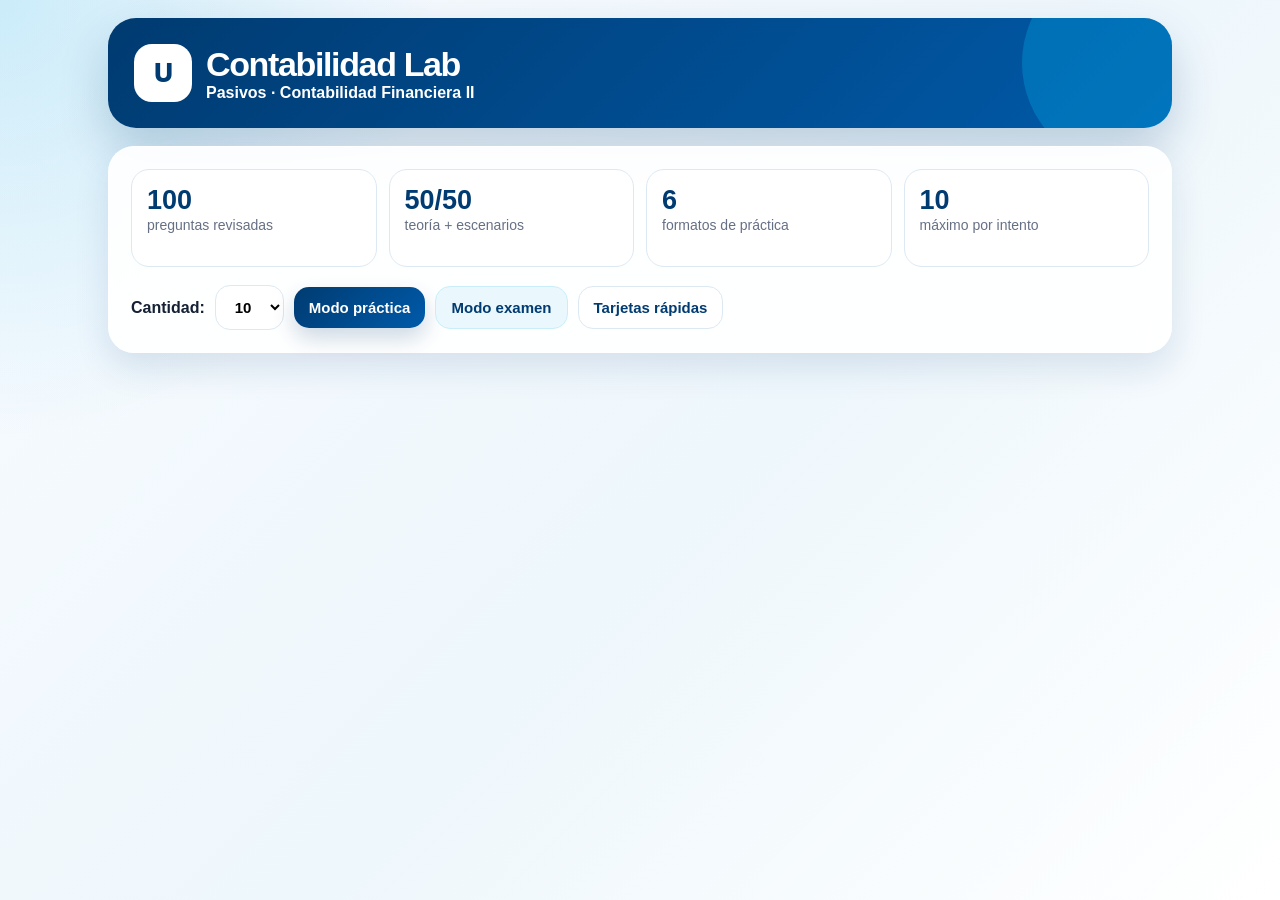
==== commit 6a8539fa: "Add files via upload" ====
--- a/index.html
+++ b/index.html
@@ -5,9 +5,9 @@
 <meta name="viewport" content="width=device-width, initial-scale=1.0">
 <title>Contabilidad Lab - Pasivos</title>
 <style>
-:root {
-  --azul:#003B71; --azul2:#005AA9; --celeste:#00A7E1; --fondo:#F2F8FC;
-  --texto:#142033; --muted:#667085; --linea:#DCE8F2; --ok:#11824A; --bad:#C7352E; --warn:#F4B000;
+:root{
+  --azul:#003B71; --azul2:#005AA9; --celeste:#00A7E1; --texto:#142033;
+  --muted:#667085; --linea:#DCE8F2; --ok:#11824A; --bad:#C7352E; --warn:#F4B000;
 }
 *{box-sizing:border-box}
 body{margin:0;font-family:Arial,Helvetica,sans-serif;background:radial-gradient(circle at top left,rgba(0,167,225,.18),transparent 28%),linear-gradient(135deg,#f8fbff,#eef7fc 55%,#fff);color:var(--texto);min-height:100vh}
@@ -16,75 +16,84 @@
 .hero:after{content:"";position:absolute;right:-60px;top:-60px;width:210px;height:210px;border-radius:50%;background:rgba(0,167,225,.35)}
 .brand{position:relative;z-index:2;display:flex;gap:14px;align-items:center}
 .logo{width:58px;height:58px;border-radius:18px;background:white;color:var(--azul);display:grid;place-items:center;font-size:25px;font-weight:1000}
-h1{margin:0;font-size:34px;letter-spacing:-.04em} .sub{margin:10px 0 0;opacity:.92;max-width:760px;line-height:1.45;position:relative;z-index:2}
-.panel{background:rgba(255,255,255,.9);border:1px solid rgba(255,255,255,.9);backdrop-filter:blur(12px);border-radius:26px;padding:22px;margin-top:18px;box-shadow:0 15px 35px rgba(0,59,113,.12)}
+h1{margin:0;font-size:34px;letter-spacing:-.04em}.sub{margin:7px 0 0;opacity:.92;max-width:760px;line-height:1.45;position:relative;z-index:2}
+.panel{background:rgba(255,255,255,.92);border:1px solid rgba(255,255,255,.9);backdrop-filter:blur(12px);border-radius:26px;padding:22px;margin-top:18px;box-shadow:0 15px 35px rgba(0,59,113,.12)}
 .grid{display:grid;grid-template-columns:repeat(4,1fr);gap:12px}
-.stat{background:#fff;border:1px solid var(--linea);border-radius:18px;padding:15px;min-height:98px} .stat b{display:block;color:var(--azul);font-size:27px} .stat span{color:var(--muted);font-size:14px;line-height:1.35}
+.stat{background:#fff;border:1px solid var(--linea);border-radius:18px;padding:15px;min-height:98px}.stat b{display:block;color:var(--azul);font-size:27px}.stat span{color:var(--muted);font-size:14px;line-height:1.35}
 button,select,input{border:0;border-radius:15px;padding:12px 15px;font-weight:800;font-size:15px}
-button{cursor:pointer;transition:.18s} button:hover{transform:translateY(-1px)} select,input{border:1px solid var(--linea);background:white}
-.primary{background:linear-gradient(135deg,var(--azul),var(--azul2));color:white;box-shadow:0 10px 22px rgba(0,59,113,.2)} .secondary{background:#EAF7FC;color:var(--azul);border:1px solid #C9EEF9} .ghost{background:white;color:var(--azul);border:1px solid var(--linea)}
-.controls{display:flex;gap:10px;flex-wrap:wrap;align-items:center;margin-top:18px}
-.hidden{display:none!important} .topbar{display:flex;justify-content:space-between;align-items:center;gap:12px;margin-bottom:14px} .pills{display:flex;gap:8px;flex-wrap:wrap}
-.pill{background:#EAF7FC;border:1px solid #C9EEF9;color:var(--azul);border-radius:999px;padding:8px 12px;font-size:13px;font-weight:900}
-.progress{height:13px;background:#DCEBF5;border-radius:999px;overflow:hidden;margin:12px 0 18px} .bar{height:100%;width:0;background:linear-gradient(90deg,var(--celeste),var(--azul));transition:.3s}
-.card{background:white;border:1px solid var(--linea);border-radius:24px;padding:22px;animation:pop .22s ease} @keyframes pop{from{opacity:.3;transform:translateY(8px)}to{opacity:1;transform:none}}
-.topic{text-transform:uppercase;letter-spacing:.08em;color:var(--celeste);font-weight:1000;font-size:13px} h2{font-size:25px;line-height:1.3;margin:9px 0 18px}
-.options{display:grid;gap:11px} .option{width:100%;display:flex;gap:12px;align-items:flex-start;text-align:left;background:#F8FBFF;border:2px solid #E2ECF5;border-radius:18px;color:var(--texto);line-height:1.35}
+button{cursor:pointer;transition:.18s}button:hover{transform:translateY(-1px)}select,input{border:1px solid var(--linea);background:white}
+.primary{background:linear-gradient(135deg,var(--azul),var(--azul2));color:white;box-shadow:0 10px 22px rgba(0,59,113,.2)}.secondary{background:#EAF7FC;color:var(--azul);border:1px solid #C9EEF9}.ghost{background:white;color:var(--azul);border:1px solid var(--linea)}
+.controls{display:flex;gap:10px;flex-wrap:wrap;align-items:center;margin-top:18px}.hidden{display:none!important}
+.topbar{display:flex;justify-content:space-between;align-items:center;gap:12px;margin-bottom:14px}.pills{display:flex;gap:8px;flex-wrap:wrap}.pill{background:#EAF7FC;border:1px solid #C9EEF9;color:var(--azul);border-radius:999px;padding:8px 12px;font-size:13px;font-weight:900}
+.progress{height:13px;background:#DCEBF5;border-radius:999px;overflow:hidden;margin:12px 0 18px}.bar{height:100%;width:0;background:linear-gradient(90deg,var(--celeste),var(--azul));transition:.3s}
+.card{background:white;border:1px solid var(--linea);border-radius:24px;padding:22px;animation:pop .22s ease}@keyframes pop{from{opacity:.3;transform:translateY(8px)}to{opacity:1;transform:none}}
+.topic{text-transform:uppercase;letter-spacing:.08em;color:var(--celeste);font-weight:1000;font-size:13px}h2{font-size:25px;line-height:1.3;margin:9px 0 18px}
+.options{display:grid;gap:11px}.option{width:100%;display:flex;gap:12px;align-items:flex-start;text-align:left;background:#F8FBFF;border:2px solid #E2ECF5;border-radius:18px;color:var(--texto);line-height:1.35}
 .letter{flex:0 0 34px;width:34px;height:34px;border-radius:50%;background:#E6F5FB;color:var(--azul);display:grid;place-items:center;font-weight:1000}
-.correct{border-color:var(--ok)!important;background:#EAF8F0!important} .correct .letter{background:var(--ok);color:white} .wrong{border-color:var(--bad)!important;background:#FFF0EF!important} .wrong .letter{background:var(--bad);color:white}
-.learn{margin-top:15px;border-left:6px solid var(--warn);background:#FFF8DF;border-radius:16px;padding:15px;line-height:1.5} .learn b{color:#7A5300}
-.match-row{display:grid;grid-template-columns:1fr 1fr;gap:10px;margin:10px 0;align-items:center} .match-row select{width:100%}
-.order-item{display:flex;gap:10px;align-items:center;background:#F8FBFF;border:1px solid var(--linea);border-radius:16px;padding:10px;margin:8px 0} .order-item input{width:70px}
-.scoreWrap{text-align:center} .score{font-size:54px;font-weight:1000;color:var(--azul);margin:8px 0} .review-card{background:white;border:1px solid var(--linea);border-radius:18px;padding:16px;margin-top:12px}
-.studyGrid{display:grid;grid-template-columns:repeat(2,1fr);gap:12px} .study{background:#F8FBFF;border:1px solid var(--linea);border-radius:18px;padding:15px;line-height:1.45}
+.correct{border-color:var(--ok)!important;background:#EAF8F0!important}.correct .letter{background:var(--ok);color:white}.wrong{border-color:var(--bad)!important;background:#FFF0EF!important}.wrong .letter{background:var(--bad);color:white}
+.learn{margin-top:15px;border-left:6px solid var(--warn);background:#FFF8DF;border-radius:16px;padding:15px;line-height:1.55}.learn b{color:#7A5300}
+.order-item{display:flex;gap:10px;align-items:center;background:#F8FBFF;border:1px solid var(--linea);border-radius:16px;padding:10px;margin:8px 0}.order-item input{width:75px}
+.scoreWrap{text-align:center}.score{font-size:54px;font-weight:1000;color:var(--azul);margin:8px 0}.review-card{background:white;border:1px solid var(--linea);border-radius:18px;padding:16px;margin-top:12px}
+.studyGrid{display:grid;grid-template-columns:repeat(2,1fr);gap:12px}.study{background:#F8FBFF;border:1px solid var(--linea);border-radius:18px;padding:15px;line-height:1.45}
 @media(max-width:760px){.app{padding:12px}.grid,.studyGrid{grid-template-columns:1fr}.hero,.panel{border-radius:20px;padding:17px}h1{font-size:27px}h2{font-size:20px}.topbar{flex-direction:column;align-items:flex-start}}
 </style>
 </head>
 <body>
 <div class="app">
-<section class="hero"><div class="brand"><div class="logo">U</div><div><h1>Contabilidad Lab</h1><b>Pasivos · Contabilidad Financiera II</b></div></div><p class="sub">Banco de 100 preguntas: 50 basadas directamente en los temas de la profesora y 50 escenarios empresariales. Incluye selección múltiple, verdadero/falso, varias respuestas, completar, relacionar y ordenar.</p></section>
+<section class="hero"><div class="brand"><div class="logo">U</div><div><h1>Contabilidad Lab</h1><b>Pasivos · Contabilidad Financiera II</b></div></div></section>
 <section id="start" class="panel">
-<div class="grid"><div class="stat"><b>100</b><span>preguntas diferentes</span></div><div class="stat"><b>50/50</b><span>teoría del material + escenarios</span></div><div class="stat"><b>6</b><span>tipos de preguntas</span></div><div class="stat"><b>10</b><span>máximo por intento</span></div></div>
+<div class="grid"><div class="stat"><b>100</b><span>preguntas revisadas</span></div><div class="stat"><b>50/50</b><span>teoría + escenarios</span></div><div class="stat"><b>6</b><span>formatos de práctica</span></div><div class="stat"><b>10</b><span>máximo por intento</span></div></div>
 <div class="controls"><label><b>Cantidad:</b></label><select id="count"><option>5</option><option selected>10</option></select><button class="primary" onclick="startQuiz('practice')">Modo práctica</button><button class="secondary" onclick="startQuiz('exam')">Modo examen</button><button class="ghost" onclick="showStudy()">Tarjetas rápidas</button></div>
 </section>
-<section id="quiz" class="panel hidden"><div class="topbar"><div class="pills"><span class="pill" id="counter"></span><span class="pill" id="typePill"></span><span class="pill" id="sourcePill"></span></div><button class="secondary" onclick="home()">Salir</button></div><div class="progress"><div class="bar" id="bar"></div></div><div class="card"><div class="topic" id="topic"></div><h2 id="prompt"></h2><div id="answerArea"></div><div id="feedback" class="learn hidden"></div><div class="controls"><button id="checkBtn" class="primary" onclick="checkAnswer()">Responder</button><button id="nextBtn" class="primary hidden" onclick="nextQ()">Siguiente</button></div></div></section>
+<section id="quiz" class="panel hidden"><div class="topbar"><div class="pills"><span class="pill" id="counter"></span><span class="pill" id="typePill"></span><span class="pill" id="sourcePill"></span></div><button class="secondary" onclick="home()">Salir</button></div><div class="progress"><div class="bar" id="bar"></div></div><div class="card"><div class="topic" id="topic"></div><h2 id="prompt"></h2><div id="answerArea"></div><div id="feedback" class="learn hidden"></div><div class="controls"><button id="checkBtn" class="primary" onclick="checkAnswer()">Responder</button><button id="giveUpBtn" class="ghost" onclick="giveUp()">No sé / Ver respuesta</button><button id="nextBtn" class="primary hidden" onclick="nextQ()">Siguiente</button></div></div></section>
 <section id="result" class="panel hidden"><div class="scoreWrap"><div class="pill">Resultado final</div><div class="score" id="scoreText"></div><p id="msg"></p><button class="primary" onclick="startQuiz(mode)">Nuevo intento</button><button class="secondary" onclick="review()">Repasar fallos</button><button class="ghost" onclick="home()">Inicio</button></div><div id="review"></div></section>
 <section id="study" class="panel hidden"><div class="topbar"><h2 style="margin:0">Tarjetas rápidas</h2><button class="secondary" onclick="home()">Volver</button></div><div class="studyGrid"><div class="study"><b>Devengo:</b> registra cuando nace la obligación, no cuando se paga.</div><div class="study"><b>Corriente:</b> vence en 12 meses o menos.</div><div class="study"><b>No corriente:</b> vence en más de 12 meses.</div><div class="study"><b>ITBIS:</b> cobrado menos pagado.</div><div class="study"><b>Provisión:</b> obligación probable y estimada.</div><div class="study"><b>Anticipo:</b> efectivo recibido antes de entregar; sigue siendo pasivo.</div></div></section>
 </div>
 <script>
-const QUESTIONS = [{"kind": "mc", "source": "direct", "topic": "Pasivo", "prompt": "¿Cuál afirmación describe mejor: Pasivo?", "options": ["Un pasivo es una obligación económica adquirida por la empresa que deberá liquidarse con activos, efectivo, bienes o servicios.", "Un activo que siempre aumenta el efectivo.", "Una cuenta de patrimonio sin obligación futura.", "Un ingreso cobrado y ganado automáticamente."], "answer": 0, "learn": "Los pasivos surgen de hechos pasados y representan compromisos futuros."}, {"kind": "fill", "source": "direct", "topic": "Pasivo corriente", "prompt": "Completa la idea: Pasivo corriente. Escribe una palabra o número clave relacionado.", "accepted": ["12", "obligación", "pasivo", "devengo", "18", "corriente", "proveedores", "provisión", "retención", "itbis", "largo plazo"], "learn": "Un pasivo corriente vence en 12 meses o menos o dentro del ciclo operativo normal. La clave es el vencimiento de corto plazo."}, {"kind": "multi", "source": "direct", "topic": "Pasivo no corriente", "prompt": "Selecciona las opciones correctas sobre Pasivo no corriente.", "options": ["Un pasivo no corriente vence en más de 12 meses.", "Préstamos a varios años, bonos y leasing a largo plazo entran aquí.", "Siempre se registra como ingreso inmediatamente.", "Nunca afecta los estados financieros."], "answer": [0, 1], "learn": "Un pasivo no corriente vence en más de 12 meses. Préstamos a varios años, bonos y leasing a largo plazo entran aquí."}, {"kind": "mc", "source": "direct", "topic": "Pasivo contingente", "prompt": "En un examen de pasivos, ¿qué debes recordar sobre Pasivo contingente?", "options": ["Que representa o puede representar una obligación de la empresa.", "Que siempre es un activo.", "Que siempre se presenta como patrimonio.", "Que nunca requiere registro ni revelación."], "answer": 0, "learn": "Un pasivo contingente es una obligación potencial que depende de un evento futuro incierto. Normalmente se revela en notas si corresponde, no siempre se registra."}, {"kind": "truefalse", "source": "direct", "topic": "Cuentas por pagar", "prompt": "Las cuentas por pagar a proveedores nacen por compras a crédito de bienes o servicios relacionados con la operación. (falso).", "answer": false, "learn": "Son pasivos operativos y generalmente corrientes. Ojo: la negación cambia completamente el concepto."}, {"kind": "mc", "source": "direct", "topic": "Devengo", "prompt": "¿Cuál afirmación describe mejor: Devengo?", "options": ["El principio de devengo exige reconocer el pasivo cuando surge la obligación, no cuando se paga.", "Un activo que siempre aumenta el efectivo.", "Una cuenta de patrimonio sin obligación futura.", "Un ingreso cobrado y ganado automáticamente."], "answer": 0, "learn": "La fecha de pago no determina por sí sola el reconocimiento."}, {"kind": "fill", "source": "direct", "topic": "NIC 37", "prompt": "Completa la idea: NIC 37. Escribe una palabra o número clave relacionado.", "accepted": ["12", "obligación", "pasivo", "devengo", "18", "corriente", "proveedores", "provisión", "retención", "itbis", "largo plazo"], "learn": "La NIC 37 trata provisiones, pasivos contingentes y activos contingentes. Se usa para obligaciones inciertas en monto o fecha."}, {"kind": "multi", "source": "direct", "topic": "NIIF 9", "prompt": "Selecciona las opciones correctas sobre NIIF 9.", "options": ["La NIIF 9 se relaciona con pasivos financieros como préstamos, bonos y cuentas por pagar.", "Muchos pasivos financieros se miden posteriormente al costo amortizado.", "Siempre se registra como ingreso inmediatamente.", "Nunca afecta los estados financieros."], "answer": [0, 1], "learn": "La NIIF 9 se relaciona con pasivos financieros como préstamos, bonos y cuentas por pagar. Muchos pasivos financieros se miden posteriormente al costo amortizado."}, {"kind": "mc", "source": "direct", "topic": "NIIF 16", "prompt": "En un examen de pasivos, ¿qué debes recordar sobre NIIF 16?", "options": ["Que representa o puede representar una obligación de la empresa.", "Que siempre es un activo.", "Que siempre se presenta como patrimonio.", "Que nunca requiere registro ni revelación."], "answer": 0, "learn": "La NIIF 16 exige reconocer pasivos por arrendamientos cuando corresponda. El leasing genera una obligación por pagos futuros."}, {"kind": "truefalse", "source": "direct", "topic": "NIC 21", "prompt": "La NIC 21 trata efectos de variaciones en tasas de cambio para pasivos en moneda extranjera. (falso).", "answer": false, "learn": "Al cierre se convierten a la tasa correspondiente. Ojo: la negación cambia completamente el concepto."}, {"kind": "mc", "source": "direct", "topic": "NIIF 15", "prompt": "¿Cuál afirmación describe mejor: NIIF 15?", "options": ["Los anticipos de clientes se reconocen como pasivo hasta cumplir la obligación de entregar el bien o servicio.", "Un activo que siempre aumenta el efectivo.", "Una cuenta de patrimonio sin obligación futura.", "Un ingreso cobrado y ganado automáticamente."], "answer": 0, "learn": "No todo efectivo recibido es ingreso ganado."}, {"kind": "fill", "source": "direct", "topic": "Acumulaciones", "prompt": "Completa la idea: Acumulaciones. Escribe una palabra o número clave relacionado.", "accepted": ["12", "obligación", "pasivo", "devengo", "18", "corriente", "proveedores", "provisión", "retención", "itbis", "largo plazo"], "learn": "Las acumulaciones son gastos incurridos pero no pagados, con obligación cierta. Ejemplo típico: salarios devengados no pagados."}, {"kind": "multi", "source": "direct", "topic": "Provisiones", "prompt": "Selecciona las opciones correctas sobre Provisiones.", "options": ["Las provisiones son pasivos estimados por obligaciones inciertas en monto o fecha.", "Ejemplos: garantías, litigios, despidos.", "Siempre se registra como ingreso inmediatamente.", "Nunca afecta los estados financieros."], "answer": [0, 1], "learn": "Las provisiones son pasivos estimados por obligaciones inciertas en monto o fecha. Ejemplos: garantías, litigios, despidos."}, {"kind": "mc", "source": "direct", "topic": "Nómina por pagar", "prompt": "En un examen de pasivos, ¿qué debes recordar sobre Nómina por pagar?", "options": ["Que representa o puede representar una obligación de la empresa.", "Que siempre es un activo.", "Que siempre se presenta como patrimonio.", "Que nunca requiere registro ni revelación."], "answer": 0, "learn": "La nómina por pagar representa salarios acumulados pendientes de liquidación. Es una obligación laboral y pasivo corriente."}, {"kind": "truefalse", "source": "direct", "topic": "Retenciones", "prompt": "Las retenciones de ISR, AFP o SFS son descuentos que la empresa debe entregar a terceros. (falso).", "answer": false, "learn": "No son ingresos de la empresa. Ojo: la negación cambia completamente el concepto."}, {"kind": "mc", "source": "direct", "topic": "ITBIS", "prompt": "¿Cuál afirmación describe mejor: ITBIS?", "options": ["El ITBIS general se calcula al 18% sobre ventas o servicios gravados.", "Un activo que siempre aumenta el efectivo.", "Una cuenta de patrimonio sin obligación futura.", "Un ingreso cobrado y ganado automáticamente."], "answer": 0, "learn": "El ITBIS cobrado al cliente se convierte en obligación fiscal."}, {"kind": "fill", "source": "direct", "topic": "ITBIS por pagar", "prompt": "Completa la idea: ITBIS por pagar. Escribe una palabra o número clave relacionado.", "accepted": ["12", "obligación", "pasivo", "devengo", "18", "corriente", "proveedores", "provisión", "retención", "itbis", "largo plazo"], "learn": "El ITBIS por pagar es el ITBIS cobrado menos el ITBIS pagado a proveedores. Si cobraste más de lo que pagaste, la diferencia se declara como pasivo."}, {"kind": "multi", "source": "direct", "topic": "ISR empresas", "prompt": "Selecciona las opciones correctas sobre ISR empresas.", "options": ["El ISR empresarial se relaciona con las utilidades netas y puede generar impuesto por pagar.", "Mientras no se liquide, es una obligación fiscal.", "Siempre se registra como ingreso inmediatamente.", "Nunca afecta los estados financieros."], "answer": [0, 1], "learn": "El ISR empresarial se relaciona con las utilidades netas y puede generar impuesto por pagar. Mientras no se liquide, es una obligación fiscal."}, {"kind": "mc", "source": "direct", "topic": "Retención 5%", "prompt": "En un examen de pasivos, ¿qué debes recordar sobre Retención 5%?", "options": ["Que representa o puede representar una obligación de la empresa.", "Que siempre es un activo.", "Que siempre se presenta como patrimonio.", "Que nunca requiere registro ni revelación."], "answer": 0, "learn": "Ciertas instituciones públicas pueden retener 5% de ISR en pagos específicos. Esa retención funciona como pago a cuenta del ISR definitivo."}, {"kind": "truefalse", "source": "direct", "topic": "IPI", "prompt": "El IPI se relaciona con propiedades y se calcula sobre el valor catastral cuando aplica. (falso).", "answer": false, "learn": "Es un impuesto de propiedad. Ojo: la negación cambia completamente el concepto."}, {"kind": "mc", "source": "direct", "topic": "Sanciones", "prompt": "¿Cuál afirmación describe mejor: Sanciones?", "options": ["La falta de cumplimiento tributario puede generar multas, intereses, recargos y sanciones operativas.", "Un activo que siempre aumenta el efectivo.", "Una cuenta de patrimonio sin obligación futura.", "Un ingreso cobrado y ganado automáticamente."], "answer": 0, "learn": "El incumplimiento afecta legal y financieramente."}, {"kind": "fill", "source": "direct", "topic": "Documentos por pagar LP", "prompt": "Completa la idea: Documentos por pagar LP. Escribe una palabra o número clave relacionado.", "accepted": ["12", "obligación", "pasivo", "devengo", "18", "corriente", "proveedores", "provisión", "retención", "itbis", "largo plazo"], "learn": "Los documentos por pagar a largo plazo son obligaciones formales con vencimiento mayor a un año. Pueden estar respaldados por pagarés, contratos, préstamos o bonos."}, {"kind": "multi", "source": "direct", "topic": "Porción corriente", "prompt": "Selecciona las opciones correctas sobre Porción corriente.", "options": ["La porción corriente es la parte de una deuda a largo plazo que vence en los próximos 12 meses.", "Debe presentarse como pasivo corriente.", "Siempre se registra como ingreso inmediatamente.", "Nunca afecta los estados financieros."], "answer": [0, 1], "learn": "La porción corriente es la parte de una deuda a largo plazo que vence en los próximos 12 meses. Debe presentarse como pasivo corriente."}, {"kind": "mc", "source": "direct", "topic": "Bonos por pagar", "prompt": "En un examen de pasivos, ¿qué debes recordar sobre Bonos por pagar?", "options": ["Que representa o puede representar una obligación de la empresa.", "Que siempre es un activo.", "Que siempre se presenta como patrimonio.", "Que nunca requiere registro ni revelación."], "answer": 0, "learn": "Los bonos por pagar son deuda emitida por la empresa para financiarse. Generan obligación de pago e intereses."}, {"kind": "truefalse", "source": "direct", "topic": "Leasing financiero", "prompt": "Un leasing financiero no es un arrendamiento que puede generar un pasivo por pagos futuros.", "answer": false, "learn": "Se clasifica considerando plazo y porción corriente. Ojo: la negación cambia completamente el concepto."}, {"kind": "mc", "source": "direct", "topic": "Otros pasivos", "prompt": "¿Cuál afirmación describe mejor: Otros pasivos?", "options": ["Otros pasivos incluyen anticipos, dividendos por pagar, depósitos en garantía, beneficios pendientes y responsabilidades específicas.", "Un activo que siempre aumenta el efectivo.", "Una cuenta de patrimonio sin obligación futura.", "Un ingreso cobrado y ganado automáticamente."], "answer": 0, "learn": "Son obligaciones que no caen en categorías tradicionales."}, {"kind": "fill", "source": "direct", "topic": "Anticipos de clientes", "prompt": "Completa la idea: Anticipos de clientes. Escribe una palabra o número clave relacionado.", "accepted": ["12", "obligación", "pasivo", "devengo", "18", "corriente", "proveedores", "provisión", "retención", "itbis", "largo plazo"], "learn": "Los anticipos de clientes son pagos recibidos antes de entregar bienes o servicios. Hasta cumplir la entrega, son pasivos."}, {"kind": "multi", "source": "direct", "topic": "Dividendos por pagar", "prompt": "Selecciona las opciones correctas sobre Dividendos por pagar.", "options": ["Los dividendos por pagar surgen cuando se declaran utilidades a distribuir pero aún no se pagan.", "Nace un compromiso con accionistas.", "Siempre se registra como ingreso inmediatamente.", "Nunca afecta los estados financieros."], "answer": [0, 1], "learn": "Los dividendos por pagar surgen cuando se declaran utilidades a distribuir pero aún no se pagan. Nace un compromiso con accionistas."}, {"kind": "mc", "source": "direct", "topic": "Proveedores vs acreedores", "prompt": "En un examen de pasivos, ¿qué debes recordar sobre Proveedores vs acreedores?", "options": ["Que representa o puede representar una obligación de la empresa.", "Que siempre es un activo.", "Que siempre se presenta como patrimonio.", "Que nunca requiere registro ni revelación."], "answer": 0, "learn": "Proveedores se vinculan a compras operativas; acreedores diversos pueden originarse en conceptos no operativos. La diferencia principal está en el origen de la obligación."}, {"kind": "truefalse", "source": "direct", "topic": "Pasivos financieros", "prompt": "Préstamos, bonos y ciertas deudas sujetas a intereses son pasivos financieros. (falso).", "answer": false, "learn": "Se distinguen de pasivos operativos como proveedores. Ojo: la negación cambia completamente el concepto."}, {"kind": "matching", "source": "direct", "topic": "Normas", "prompt": "Relaciona cada norma con su tema principal.", "left": ["NIC 37", "NIIF 16", "NIIF 15", "NIC 21"], "right": ["Provisiones y contingencias", "Arrendamientos", "Anticipos/obligaciones con clientes", "Moneda extranjera"], "answer": [0, 1, 2, 3], "learn": "Estas normas ayudan a reconocer, medir y revelar distintos pasivos."}, {"kind": "matching", "source": "direct", "topic": "Clasificación", "prompt": "Relaciona cada obligación con su clasificación más probable.", "left": ["Salarios por pagar", "Préstamo a 5 años", "ITBIS pendiente", "Bonos a largo plazo"], "right": ["Pasivo corriente", "Pasivo no corriente", "Pasivo corriente", "Pasivo no corriente"], "answer": [0, 1, 2, 3], "learn": "La clasificación depende sobre todo del vencimiento y la naturaleza de la obligación."}, {"kind": "order", "source": "direct", "topic": "Devengo y pago", "prompt": "Ordena el proceso normal de una compra a crédito.", "items": ["Recibir mercancía o servicio", "Registrar inventario/gasto", "Registrar cuenta por pagar", "Pagar al proveedor"], "answer": [0, 1, 2, 3], "learn": "Primero ocurre la transacción y nace la obligación; luego se paga."}, {"kind": "mc", "source": "direct", "topic": "Nómina", "prompt": "Una nómina bruta de RD$100,000 tiene retenciones de RD$17,000. ¿Cuál es el neto por pagar a empleados?", "options": ["RD$117,000", "RD$100,000", "RD$83,000", "RD$17,000"], "answer": 2, "learn": "El neto es salario bruto menos retenciones: 100,000 - 17,000 = 83,000."}, {"kind": "mc", "source": "direct", "topic": "ITBIS", "prompt": "Ventas de RD$1,000,000 generan ITBIS cobrado de RD$180,000. Si el ITBIS pagado fue RD$126,000, ¿cuánto se paga?", "options": ["RD$54,000", "RD$126,000", "RD$180,000", "RD$306,000"], "answer": 0, "learn": "ITBIS por pagar = cobrado - pagado = 180,000 - 126,000 = 54,000."}, {"kind": "fill", "source": "direct", "topic": "ITBIS", "prompt": "Si una factura de RD$50,000 tiene ITBIS 18%, escribe el ITBIS generado.", "accepted": ["9000", "9,000", "rd$9000", "rd$9,000"], "learn": "50,000 × 18% = RD$9,000."}, {"kind": "fill", "source": "direct", "topic": "Porción corriente", "prompt": "Un préstamo de RD$300,000 a 3 años se paga igual cada año. Escribe la porción corriente anual.", "accepted": ["100000", "100,000", "rd$100000", "rd$100,000"], "learn": "300,000 ÷ 3 = RD$100,000."}, {"kind": "multi", "source": "direct", "topic": "Otros pasivos", "prompt": "Selecciona ejemplos de otros pasivos.", "options": ["Anticipos de clientes", "Dividendos por pagar", "Depósitos en garantía", "Mobiliario de oficina"], "answer": [0, 1, 2], "learn": "Otros pasivos incluyen obligaciones menos tradicionales como anticipos, dividendos o depósitos."}, {"kind": "truefalse", "source": "direct", "topic": "Pasivo contingente", "prompt": "Un pasivo contingente siempre se registra directamente en el balance, sin importar la probabilidad.", "answer": false, "learn": "Normalmente se revela en notas si corresponde; para registrarlo como provisión debe cumplir criterios específicos."}, {"kind": "order", "source": "direct", "topic": "Anticipo de clientes", "prompt": "Ordena el tratamiento de un anticipo de clientes.", "items": ["Recibir efectivo del cliente", "Registrar anticipo como pasivo", "Entregar el bien o servicio", "Reclasificar como ingreso"], "answer": [0, 1, 2, 3], "learn": "El anticipo se convierte en ingreso solo cuando se cumple la obligación."}, {"kind": "mc", "source": "direct", "topic": "Cuentas por pagar a proveedores", "prompt": "¿Cuál idea es correcta sobre Cuentas por pagar a proveedores?", "options": ["Se diferencian por su origen operativo y vínculo con la actividad central del negocio.", "Nunca se relaciona con obligaciones.", "Siempre aumenta el efectivo neto.", "Solo aplica a activos físicos."], "answer": 0, "learn": "Se diferencian por su origen operativo y vínculo con la actividad central del negocio."}, {"kind": "mc", "source": "direct", "topic": "Gestión de cuentas por pagar", "prompt": "¿Cuál idea es correcta sobre Gestión de cuentas por pagar?", "options": ["Una buena gestión protege la liquidez, evita multas y mejora relación con proveedores.", "Nunca se relaciona con obligaciones.", "Siempre aumenta el efectivo neto.", "Solo aplica a activos físicos."], "answer": 0, "learn": "Una buena gestión protege la liquidez, evita multas y mejora relación con proveedores."}, {"kind": "mc", "source": "direct", "topic": "Provisiones", "prompt": "¿Cuál idea es correcta sobre Provisiones?", "options": ["Deben revisarse periódicamente para evitar sobreestimaciones o subestimaciones.", "Nunca se relaciona con obligaciones.", "Siempre aumenta el efectivo neto.", "Solo aplica a activos físicos."], "answer": 0, "learn": "Deben revisarse periódicamente para evitar sobreestimaciones o subestimaciones."}, {"kind": "mc", "source": "direct", "topic": "Sanciones tributarias", "prompt": "¿Cuál idea es correcta sobre Sanciones tributarias?", "options": ["La declaración fuera de plazo puede generar multas e intereses.", "Nunca se relaciona con obligaciones.", "Siempre aumenta el efectivo neto.", "Solo aplica a activos físicos."], "answer": 0, "learn": "La declaración fuera de plazo puede generar multas e intereses."}, {"kind": "mc", "source": "direct", "topic": "Documentos formales", "prompt": "¿Cuál idea es correcta sobre Documentos formales?", "options": ["Pagarés, bonos y contratos respaldan documentos por pagar a largo plazo.", "Nunca se relaciona con obligaciones.", "Siempre aumenta el efectivo neto.", "Solo aplica a activos físicos."], "answer": 0, "learn": "Pagarés, bonos y contratos respaldan documentos por pagar a largo plazo."}, {"kind": "mc", "source": "direct", "topic": "Costo amortizado", "prompt": "¿Cuál idea es correcta sobre Costo amortizado?", "options": ["Muchas cuentas por pagar y préstamos se miden al costo amortizado.", "Nunca se relaciona con obligaciones.", "Siempre aumenta el efectivo neto.", "Solo aplica a activos físicos."], "answer": 0, "learn": "Muchas cuentas por pagar y préstamos se miden al costo amortizado."}, {"kind": "mc", "source": "direct", "topic": "Valor presente", "prompt": "¿Cuál idea es correcta sobre Valor presente?", "options": ["En leasing puede reconocerse el valor presente de pagos futuros.", "Nunca se relaciona con obligaciones.", "Siempre aumenta el efectivo neto.", "Solo aplica a activos físicos."], "answer": 0, "learn": "En leasing puede reconocerse el valor presente de pagos futuros."}, {"kind": "mc", "source": "direct", "topic": "Beneficios pendientes", "prompt": "¿Cuál idea es correcta sobre Beneficios pendientes?", "options": ["Vacaciones, pensiones o indemnizaciones pendientes pueden ser pasivos.", "Nunca se relaciona con obligaciones.", "Siempre aumenta el efectivo neto.", "Solo aplica a activos físicos."], "answer": 0, "learn": "Vacaciones, pensiones o indemnizaciones pendientes pueden ser pasivos."}, {"kind": "mc", "source": "direct", "topic": "Dividendos", "prompt": "¿Cuál idea es correcta sobre Dividendos?", "options": ["Deben manejarse cuidando liquidez e imagen ante accionistas.", "Nunca se relaciona con obligaciones.", "Siempre aumenta el efectivo neto.", "Solo aplica a activos físicos."], "answer": 0, "learn": "Deben manejarse cuidando liquidez e imagen ante accionistas."}, {"kind": "mc", "source": "direct", "topic": "Transparencia", "prompt": "¿Cuál idea es correcta sobre Transparencia?", "options": ["El correcto registro de pasivos asegura información financiera útil.", "Nunca se relaciona con obligaciones.", "Siempre aumenta el efectivo neto.", "Solo aplica a activos físicos."], "answer": 0, "learn": "El correcto registro de pasivos asegura información financiera útil."}, {"kind": "mc", "source": "scenario", "topic": "Caso empresarial", "prompt": "Comercial Rivera recibe mercancía por RD$85,000 el 29 de diciembre y pagará en febrero. ¿Cuál es el tratamiento contable más correcto?", "options": ["Debe reconocer inventario/gasto y cuentas por pagar en diciembre por devengo.", "Registrar como patrimonio inmediatamente.", "No registrar nada nunca.", "Registrar como activo sin obligación."], "answer": 0, "learn": "Debe reconocer inventario/gasto y cuentas por pagar en diciembre por devengo."}, {"kind": "truefalse", "source": "scenario", "topic": "Caso empresarial", "prompt": "Comercial Rivera recibe mercancía por RD$85,000 el 29 de diciembre y pagará en febrero. La empresa debe esperar siempre al pago o cobro final para reconocer cualquier pasivo.", "answer": false, "learn": "Por devengo, muchas obligaciones se reconocen cuando nacen, no cuando se pagan."}, {"kind": "multi", "source": "scenario", "topic": "Caso empresarial", "prompt": "Ferretería El Martillo compra materiales a crédito por RD$125,000 con plazo de 90 días. Selecciona las ideas correctas.", "options": ["Surge una cuenta por pagar a proveedores, pasivo corriente.", "La obligación puede afectar el balance general.", "Siempre se reconoce como ingreso ganado.", "Nunca requiere análisis de vencimiento."], "answer": [0, 1], "learn": "Surge una cuenta por pagar a proveedores, pasivo corriente."}, {"kind": "mc", "source": "scenario", "topic": "Caso empresarial", "prompt": "Ferretería El Martillo compra materiales a crédito por RD$125,000 con plazo de 90 días. ¿Qué concepto se evalúa principalmente?", "options": ["Reconocimiento y clasificación de pasivos", "Capital social únicamente", "Depreciación de activos fijos", "Costo de ventas solamente"], "answer": 0, "learn": "Surge una cuenta por pagar a proveedores, pasivo corriente."}, {"kind": "fill", "source": "scenario", "topic": "Caso empresarial", "prompt": "Clínica Esperanza recibe RD$450,000 por una cirugía que realizará en dos meses. Escribe la palabra clave del tratamiento: pasivo, provisión, ITBIS, nómina, dividendo o anticipo.", "accepted": ["pasivo", "provision", "provisión", "itbis", "nomina", "nómina", "dividendo", "anticipo", "corriente"], "learn": "Es anticipo de clientes hasta prestar el servicio."}, {"kind": "mc", "source": "scenario", "topic": "Caso empresarial", "prompt": "Clínica Esperanza recibe RD$450,000 por una cirugía que realizará en dos meses. ¿Cuál sería el mayor riesgo de registrarlo mal?", "options": ["Distorsionar los estados financieros.", "Aumentar automáticamente la liquidez real.", "Eliminar legalmente la obligación.", "Convertirlo en activo fijo."], "answer": 0, "learn": "Es anticipo de clientes hasta prestar el servicio."}, {"kind": "order", "source": "scenario", "topic": "Caso empresarial", "prompt": "Constructora Atlas tiene un préstamo a 5 años y RD$120,000 vencen el próximo año. Ordena el razonamiento contable.", "items": ["Identificar el hecho económico", "Determinar si existe obligación", "Clasificar el pasivo", "Registrar o revelar según corresponda"], "answer": [0, 1, 2, 3], "learn": "Esa parte es porción corriente."}, {"kind": "mc", "source": "scenario", "topic": "Caso empresarial", "prompt": "Constructora Atlas tiene un préstamo a 5 años y RD$120,000 vencen el próximo año. ¿Qué debe analizarse primero?", "options": ["Si ya existe una obligación presente o potencial.", "El color del comprobante.", "El nombre comercial solamente.", "El logo de la empresa."], "answer": 0, "learn": "Esa parte es porción corriente."}, {"kind": "matching", "source": "scenario", "topic": "Caso empresarial", "prompt": "Hotel Brisa Azul recibe reservas pagadas por adelantado para estadías futuras. Relaciona conceptos útiles para analizar el caso.", "left": ["Obligación", "Vencimiento", "Registro", "Presentación"], "right": ["Existe o puede existir deuda", "Corto o largo plazo", "Asiento o revelación", "Balance/notas"], "answer": [0, 1, 2, 3], "learn": "Debe registrar anticipo de clientes, no ingreso ganado inmediato."}, {"kind": "mc", "source": "scenario", "topic": "Caso empresarial", "prompt": "Hotel Brisa Azul recibe reservas pagadas por adelantado para estadías futuras. ¿Qué afirmación es más profesional?", "options": ["Debe registrar anticipo de clientes, no ingreso ganado inmediato.", "Debe ignorarse porque no afecta decisiones.", "Siempre se lleva a ventas.", "Solo se registra si ya pasó un año."], "answer": 0, "learn": "Debe registrar anticipo de clientes, no ingreso ganado inmediato."}, {"kind": "mc", "source": "scenario", "topic": "Caso empresarial", "prompt": "Distribuidora Norte cobra RD$180,000 de ITBIS y paga RD$126,000 en compras. ¿Cuál es el tratamiento contable más correcto?", "options": ["ITBIS por pagar: RD$54,000.", "Registrar como patrimonio inmediatamente.", "No registrar nada nunca.", "Registrar como activo sin obligación."], "answer": 0, "learn": "ITBIS por pagar: RD$54,000."}, {"kind": "truefalse", "source": "scenario", "topic": "Caso empresarial", "prompt": "Distribuidora Norte cobra RD$180,000 de ITBIS y paga RD$126,000 en compras. La empresa debe esperar siempre al pago o cobro final para reconocer cualquier pasivo.", "answer": false, "learn": "Por devengo, muchas obligaciones se reconocen cuando nacen, no cuando se pagan."}, {"kind": "multi", "source": "scenario", "topic": "Caso empresarial", "prompt": "Fábrica Sol estima RD$30,000 por garantías de productos vendidos. Selecciona las ideas correctas.", "options": ["Debe registrar provisión si es probable y estimable.", "La obligación puede afectar el balance general.", "Siempre se reconoce como ingreso ganado.", "Nunca requiere análisis de vencimiento."], "answer": [0, 1], "learn": "Debe registrar provisión si es probable y estimable."}, {"kind": "mc", "source": "scenario", "topic": "Caso empresarial", "prompt": "Fábrica Sol estima RD$30,000 por garantías de productos vendidos. ¿Qué concepto se evalúa principalmente?", "options": ["Reconocimiento y clasificación de pasivos", "Capital social únicamente", "Depreciación de activos fijos", "Costo de ventas solamente"], "answer": 0, "learn": "Debe registrar provisión si es probable y estimable."}, {"kind": "fill", "source": "scenario", "topic": "Caso empresarial", "prompt": "Servicios Luna recibe una factura de electricidad en diciembre y la paga en enero. Escribe la palabra clave del tratamiento: pasivo, provisión, ITBIS, nómina, dividendo o anticipo.", "accepted": ["pasivo", "provision", "provisión", "itbis", "nomina", "nómina", "dividendo", "anticipo", "corriente"], "learn": "El gasto y pasivo se registran en diciembre."}, {"kind": "mc", "source": "scenario", "topic": "Caso empresarial", "prompt": "Servicios Luna recibe una factura de electricidad en diciembre y la paga en enero. ¿Cuál sería el mayor riesgo de registrarlo mal?", "options": ["Distorsionar los estados financieros.", "Aumentar automáticamente la liquidez real.", "Eliminar legalmente la obligación.", "Convertirlo en activo fijo."], "answer": 0, "learn": "El gasto y pasivo se registran en diciembre."}, {"kind": "order", "source": "scenario", "topic": "Caso empresarial", "prompt": "Tecnología Max firma leasing de equipos por 4 años. Ordena el razonamiento contable.", "items": ["Identificar el hecho económico", "Determinar si existe obligación", "Clasificar el pasivo", "Registrar o revelar según corresponda"], "answer": [0, 1, 2, 3], "learn": "Debe reconocer pasivo por arrendamiento y separar porción corriente."}, {"kind": "mc", "source": "scenario", "topic": "Caso empresarial", "prompt": "Tecnología Max firma leasing de equipos por 4 años. ¿Qué debe analizarse primero?", "options": ["Si ya existe una obligación presente o potencial.", "El color del comprobante.", "El nombre comercial solamente.", "El logo de la empresa."], "answer": 0, "learn": "Debe reconocer pasivo por arrendamiento y separar porción corriente."}, {"kind": "matching", "source": "scenario", "topic": "Caso empresarial", "prompt": "Inversiones Caribe declara dividendos por RD$200,000 pagaderos en 60 días. Relaciona conceptos útiles para analizar el caso.", "left": ["Obligación", "Vencimiento", "Registro", "Presentación"], "right": ["Existe o puede existir deuda", "Corto o largo plazo", "Asiento o revelación", "Balance/notas"], "answer": [0, 1, 2, 3], "learn": "Surge dividendos por pagar."}, {"kind": "mc", "source": "scenario", "topic": "Caso empresarial", "prompt": "Inversiones Caribe declara dividendos por RD$200,000 pagaderos en 60 días. ¿Qué afirmación es más profesional?", "options": ["Surge dividendos por pagar.", "Debe ignorarse porque no afecta decisiones.", "Siempre se lleva a ventas.", "Solo se registra si ya pasó un año."], "answer": 0, "learn": "Surge dividendos por pagar."}, {"kind": "mc", "source": "scenario", "topic": "Caso empresarial", "prompt": "Restaurante Mía debe salarios de la última semana del mes. ¿Cuál es el tratamiento contable más correcto?", "options": ["Salarios por pagar es pasivo corriente.", "Registrar como patrimonio inmediatamente.", "No registrar nada nunca.", "Registrar como activo sin obligación."], "answer": 0, "learn": "Salarios por pagar es pasivo corriente."}, {"kind": "truefalse", "source": "scenario", "topic": "Caso empresarial", "prompt": "Restaurante Mía debe salarios de la última semana del mes. La empresa debe esperar siempre al pago o cobro final para reconocer cualquier pasivo.", "answer": false, "learn": "Por devengo, muchas obligaciones se reconocen cuando nacen, no cuando se pagan."}, {"kind": "multi", "source": "scenario", "topic": "Caso empresarial", "prompt": "Importadora Alfa mantiene deuda en dólares al cierre del período. Selecciona las ideas correctas.", "options": ["Debe considerar la tasa de cambio al cierre.", "La obligación puede afectar el balance general.", "Siempre se reconoce como ingreso ganado.", "Nunca requiere análisis de vencimiento."], "answer": [0, 1], "learn": "Debe considerar la tasa de cambio al cierre."}, {"kind": "mc", "source": "scenario", "topic": "Caso empresarial", "prompt": "Importadora Alfa mantiene deuda en dólares al cierre del período. ¿Qué concepto se evalúa principalmente?", "options": ["Reconocimiento y clasificación de pasivos", "Capital social únicamente", "Depreciación de activos fijos", "Costo de ventas solamente"], "answer": 0, "learn": "Debe considerar la tasa de cambio al cierre."}, {"kind": "fill", "source": "scenario", "topic": "Caso empresarial", "prompt": "Taller Rápido tiene una demanda posible pero no probable. Escribe la palabra clave del tratamiento: pasivo, provisión, ITBIS, nómina, dividendo o anticipo.", "accepted": ["pasivo", "provision", "provisión", "itbis", "nomina", "nómina", "dividendo", "anticipo", "corriente"], "learn": "Puede revelarse como contingencia si es relevante."}, {"kind": "mc", "source": "scenario", "topic": "Caso empresarial", "prompt": "Taller Rápido tiene una demanda posible pero no probable. ¿Cuál sería el mayor riesgo de registrarlo mal?", "options": ["Distorsionar los estados financieros.", "Aumentar automáticamente la liquidez real.", "Eliminar legalmente la obligación.", "Convertirlo en activo fijo."], "answer": 0, "learn": "Puede revelarse como contingencia si es relevante."}, {"kind": "order", "source": "scenario", "topic": "Caso empresarial", "prompt": "Farmacia Vida vende RD$100,000 más ITBIS de 18%. Ordena el razonamiento contable.", "items": ["Identificar el hecho económico", "Determinar si existe obligación", "Clasificar el pasivo", "Registrar o revelar según corresponda"], "answer": [0, 1, 2, 3], "learn": "Debe cobrar RD$18,000 de ITBIS."}, {"kind": "mc", "source": "scenario", "topic": "Caso empresarial", "prompt": "Farmacia Vida vende RD$100,000 más ITBIS de 18%. ¿Qué debe analizarse primero?", "options": ["Si ya existe una obligación presente o potencial.", "El color del comprobante.", "El nombre comercial solamente.", "El logo de la empresa."], "answer": 0, "learn": "Debe cobrar RD$18,000 de ITBIS."}, {"kind": "matching", "source": "scenario", "topic": "Caso empresarial", "prompt": "Colegio del Este recibe matrícula anticipada por clases del próximo mes. Relaciona conceptos útiles para analizar el caso.", "left": ["Obligación", "Vencimiento", "Registro", "Presentación"], "right": ["Existe o puede existir deuda", "Corto o largo plazo", "Asiento o revelación", "Balance/notas"], "answer": [0, 1, 2, 3], "learn": "Es ingreso no ganado/pasivo hasta prestar clases."}, {"kind": "mc", "source": "scenario", "topic": "Caso empresarial", "prompt": "Colegio del Este recibe matrícula anticipada por clases del próximo mes. ¿Qué afirmación es más profesional?", "options": ["Es ingreso no ganado/pasivo hasta prestar clases.", "Debe ignorarse porque no afecta decisiones.", "Siempre se lleva a ventas.", "Solo se registra si ya pasó un año."], "answer": 0, "learn": "Es ingreso no ganado/pasivo hasta prestar clases."}, {"kind": "mc", "source": "scenario", "topic": "Caso empresarial", "prompt": "Muebles Roble compra mercancía y el contador debita banco en vez de cuentas por pagar. ¿Cuál es el tratamiento contable más correcto?", "options": ["El error es registrar salida de efectivo cuando no pagó.", "Registrar como patrimonio inmediatamente.", "No registrar nada nunca.", "Registrar como activo sin obligación."], "answer": 0, "learn": "El error es registrar salida de efectivo cuando no pagó."}, {"kind": "truefalse", "source": "scenario", "topic": "Caso empresarial", "prompt": "Muebles Roble compra mercancía y el contador debita banco en vez de cuentas por pagar. La empresa debe esperar siempre al pago o cobro final para reconocer cualquier pasivo.", "answer": false, "learn": "Por devengo, muchas obligaciones se reconocen cuando nacen, no cuando se pagan."}, {"kind": "multi", "source": "scenario", "topic": "Caso empresarial", "prompt": "Panadería Dulce retiene AFP e ISR a empleados. Selecciona las ideas correctas.", "options": ["Debe registrar pasivos por esas retenciones.", "La obligación puede afectar el balance general.", "Siempre se reconoce como ingreso ganado.", "Nunca requiere análisis de vencimiento."], "answer": [0, 1], "learn": "Debe registrar pasivos por esas retenciones."}, {"kind": "mc", "source": "scenario", "topic": "Caso empresarial", "prompt": "Panadería Dulce retiene AFP e ISR a empleados. ¿Qué concepto se evalúa principalmente?", "options": ["Reconocimiento y clasificación de pasivos", "Capital social únicamente", "Depreciación de activos fijos", "Costo de ventas solamente"], "answer": 0, "learn": "Debe registrar pasivos por esas retenciones."}, {"kind": "fill", "source": "scenario", "topic": "Caso empresarial", "prompt": "Empresa SAGG tiene ventas de RD$1,000,000 y gastos de RD$700,000. Escribe la palabra clave del tratamiento: pasivo, provisión, ITBIS, nómina, dividendo o anticipo.", "accepted": ["pasivo", "provision", "provisión", "itbis", "nomina", "nómina", "dividendo", "anticipo", "corriente"], "learn": "La utilidad bruta es RD$300,000."}, {"kind": "mc", "source": "scenario", "topic": "Caso empresarial", "prompt": "Empresa SAGG tiene ventas de RD$1,000,000 y gastos de RD$700,000. ¿Cuál sería el mayor riesgo de registrarlo mal?", "options": ["Distorsionar los estados financieros.", "Aumentar automáticamente la liquidez real.", "Eliminar legalmente la obligación.", "Convertirlo en activo fijo."], "answer": 0, "learn": "La utilidad bruta es RD$300,000."}, {"kind": "order", "source": "scenario", "topic": "Caso empresarial", "prompt": "Inmobiliaria Sur recibe depósito en garantía por alquiler. Ordena el razonamiento contable.", "items": ["Identificar el hecho económico", "Determinar si existe obligación", "Clasificar el pasivo", "Registrar o revelar según corresponda"], "answer": [0, 1, 2, 3], "learn": "Puede ser otro pasivo hasta devolverlo o aplicarlo."}, {"kind": "mc", "source": "scenario", "topic": "Caso empresarial", "prompt": "Inmobiliaria Sur recibe depósito en garantía por alquiler. ¿Qué debe analizarse primero?", "options": ["Si ya existe una obligación presente o potencial.", "El color del comprobante.", "El nombre comercial solamente.", "El logo de la empresa."], "answer": 0, "learn": "Puede ser otro pasivo hasta devolverlo o aplicarlo."}, {"kind": "matching", "source": "scenario", "topic": "Caso empresarial", "prompt": "Consultora Delta el gobierno le retiene 5% por servicios. Relaciona conceptos útiles para analizar el caso.", "left": ["Obligación", "Vencimiento", "Registro", "Presentación"], "right": ["Existe o puede existir deuda", "Corto o largo plazo", "Asiento o revelación", "Balance/notas"], "answer": [0, 1, 2, 3], "learn": "La retención es pago a cuenta del ISR."}, {"kind": "mc", "source": "scenario", "topic": "Caso empresarial", "prompt": "Consultora Delta el gobierno le retiene 5% por servicios. ¿Qué afirmación es más profesional?", "options": ["La retención es pago a cuenta del ISR.", "Debe ignorarse porque no afecta decisiones.", "Siempre se lleva a ventas.", "Solo se registra si ya pasó un año."], "answer": 0, "learn": "La retención es pago a cuenta del ISR."}, {"kind": "mc", "source": "scenario", "topic": "Caso empresarial", "prompt": "AgroFinca toma préstamo de RD$500,000 a 3 años. ¿Cuál es el tratamiento contable más correcto?", "options": ["Es pasivo no corriente, con porción corriente.", "Registrar como patrimonio inmediatamente.", "No registrar nada nunca.", "Registrar como activo sin obligación."], "answer": 0, "learn": "Es pasivo no corriente, con porción corriente."}, {"kind": "truefalse", "source": "scenario", "topic": "Caso empresarial", "prompt": "AgroFinca toma préstamo de RD$500,000 a 3 años. La empresa debe esperar siempre al pago o cobro final para reconocer cualquier pasivo.", "answer": false, "learn": "Por devengo, muchas obligaciones se reconocen cuando nacen, no cuando se pagan."}, {"kind": "multi", "source": "scenario", "topic": "Caso empresarial", "prompt": "Suplidora Global emite bonos por RD$1,000,000 a 5 años. Selecciona las ideas correctas.", "options": ["Registra bonos por pagar.", "La obligación puede afectar el balance general.", "Siempre se reconoce como ingreso ganado.", "Nunca requiere análisis de vencimiento."], "answer": [0, 1], "learn": "Registra bonos por pagar."}, {"kind": "mc", "source": "scenario", "topic": "Caso empresarial", "prompt": "Suplidora Global emite bonos por RD$1,000,000 a 5 años. ¿Qué concepto se evalúa principalmente?", "options": ["Reconocimiento y clasificación de pasivos", "Capital social únicamente", "Depreciación de activos fijos", "Costo de ventas solamente"], "answer": 0, "learn": "Registra bonos por pagar."}, {"kind": "fill", "source": "scenario", "topic": "Caso empresarial", "prompt": "ElectroHogar tiene obligaciones por reparaciones futuras bajo garantía. Escribe la palabra clave del tratamiento: pasivo, provisión, ITBIS, nómina, dividendo o anticipo.", "accepted": ["pasivo", "provision", "provisión", "itbis", "nomina", "nómina", "dividendo", "anticipo", "corriente"], "learn": "Provisión por garantías."}, {"kind": "mc", "source": "scenario", "topic": "Caso empresarial", "prompt": "ElectroHogar tiene obligaciones por reparaciones futuras bajo garantía. ¿Cuál sería el mayor riesgo de registrarlo mal?", "options": ["Distorsionar los estados financieros.", "Aumentar automáticamente la liquidez real.", "Eliminar legalmente la obligación.", "Convertirlo en activo fijo."], "answer": 0, "learn": "Provisión por garantías."}, {"kind": "order", "source": "scenario", "topic": "Caso empresarial", "prompt": "Eventos Royal cobra por un evento que será en seis meses. Ordena el razonamiento contable.", "items": ["Identificar el hecho económico", "Determinar si existe obligación", "Clasificar el pasivo", "Registrar o revelar según corresponda"], "answer": [0, 1, 2, 3], "learn": "Anticipo de clientes."}, {"kind": "mc", "source": "scenario", "topic": "Caso empresarial", "prompt": "Eventos Royal cobra por un evento que será en seis meses. ¿Qué debe analizarse primero?", "options": ["Si ya existe una obligación presente o potencial.", "El color del comprobante.", "El nombre comercial solamente.", "El logo de la empresa."], "answer": 0, "learn": "Anticipo de clientes."}, {"kind": "matching", "source": "scenario", "topic": "Caso empresarial", "prompt": "Logística Pérez no registra facturas recibidas para mostrar menos deuda. Relaciona conceptos útiles para analizar el caso.", "left": ["Obligación", "Vencimiento", "Registro", "Presentación"], "right": ["Existe o puede existir deuda", "Corto o largo plazo", "Asiento o revelación", "Balance/notas"], "answer": [0, 1, 2, 3], "learn": "Subestima pasivos y distorsiona estados financieros."}, {"kind": "mc", "source": "scenario", "topic": "Caso empresarial", "prompt": "Logística Pérez no registra facturas recibidas para mostrar menos deuda. ¿Qué afirmación es más profesional?", "options": ["Subestima pasivos y distorsiona estados financieros.", "Debe ignorarse porque no afecta decisiones.", "Siempre se lleva a ventas.", "Solo se registra si ya pasó un año."], "answer": 0, "learn": "Subestima pasivos y distorsiona estados financieros."}];
-let quiz=[], idx=0, score=0, mode='practice', answered=false, mistakes=[];
+const QUESTIONS = [{"kind": "fill", "source": "direct", "topic": "Pasivos", "prompt": "Un pasivo es una ______ económica que la empresa debe liquidar en el futuro.", "learn": "Un pasivo representa una obligación económica: una deuda, compromiso o pago pendiente que surge de hechos pasados.", "accepted": ["obligacion", "obligación"]}, {"kind": "fill", "source": "direct", "topic": "Pasivos corrientes", "prompt": "Un pasivo que vence en 12 meses o menos se clasifica como pasivo ______.", "learn": "La palabra clave es corriente. Si vence en 12 meses o menos, pertenece al pasivo corriente.", "accepted": ["corriente"]}, {"kind": "fill", "source": "direct", "topic": "Pasivos no corrientes", "prompt": "Un préstamo con vencimiento mayor a 12 meses se clasifica como pasivo no ______.", "learn": "No corriente significa que la obligación vence a largo plazo, normalmente después de 12 meses.", "accepted": ["corriente"]}, {"kind": "fill", "source": "direct", "topic": "Devengo", "prompt": "Según el principio de ______, el pasivo se registra cuando surge la obligación y no cuando se paga.", "learn": "El devengo obliga a reconocer gastos y pasivos cuando ocurren, aunque el efectivo se pague después.", "accepted": ["devengo"]}, {"kind": "fill", "source": "direct", "topic": "Cuentas por pagar", "prompt": "Las cuentas por pagar a ______ nacen por compras a crédito relacionadas con la operación del negocio.", "learn": "Los proveedores son quienes venden bienes o servicios operativos a crédito. Esa deuda se registra como cuenta por pagar.", "accepted": ["proveedores"]}, {"kind": "fill", "source": "direct", "topic": "NIC 37", "prompt": "La NIC ______ trata las provisiones y los pasivos contingentes.", "learn": "La NIC 37 regula provisiones, pasivos contingentes y activos contingentes.", "accepted": ["37"]}, {"kind": "fill", "source": "direct", "topic": "NIIF 16", "prompt": "La NIIF ______ se relaciona con arrendamientos y puede generar pasivos por pagos futuros.", "learn": "La NIIF 16 cambió el tratamiento de muchos arrendamientos, reconociendo obligaciones por pagos futuros.", "accepted": ["16"]}, {"kind": "fill", "source": "direct", "topic": "NIIF 15", "prompt": "Los anticipos de clientes se mantienen como ______ hasta cumplir la obligación con el cliente.", "learn": "Si la empresa recibe dinero antes de entregar, todavía debe cumplir. Por eso no es ingreso ganado inmediatamente.", "accepted": ["pasivo", "pasivos"]}, {"kind": "fill", "source": "direct", "topic": "Acumulaciones", "prompt": "Los salarios devengados pero no pagados son una ______ porque la obligación ya existe.", "learn": "Una acumulación es un gasto incurrido no pagado, con obligación cierta.", "accepted": ["acumulacion", "acumulación"]}, {"kind": "fill", "source": "direct", "topic": "Provisiones", "prompt": "Una obligación probable pero incierta en monto o fecha se registra como ______ si puede estimarse razonablemente.", "learn": "Las provisiones se usan para obligaciones estimadas como garantías o litigios probables.", "accepted": ["provision", "provisión"]}, {"kind": "fill", "source": "direct", "topic": "Nómina", "prompt": "La nómina por pagar representa ______ acumulados pendientes de pago.", "learn": "La empresa debe a los empleados por trabajo ya realizado; por eso es un pasivo corriente.", "accepted": ["salarios"]}, {"kind": "fill", "source": "direct", "topic": "Retenciones", "prompt": "El ISR, AFP o SFS retenido al empleado se registra como una cuenta por ______.", "learn": "La empresa retiene dinero que debe entregar a terceros; por eso se registra como pasivo por pagar.", "accepted": ["pagar"]}, {"kind": "fill", "source": "direct", "topic": "ITBIS", "prompt": "La tasa general de ITBIS trabajada en clase es ______%.", "learn": "El material usa el 18% como tasa general de ITBIS para ventas y servicios gravados.", "accepted": ["18"]}, {"kind": "fill", "source": "direct", "topic": "ITBIS por pagar", "prompt": "El ITBIS por pagar se calcula como ITBIS cobrado menos ITBIS ______.", "learn": "La empresa compara lo cobrado a clientes con lo pagado a proveedores; la diferencia puede ser por pagar.", "accepted": ["pagado"]}, {"kind": "fill", "source": "direct", "topic": "ISR", "prompt": "El ISR de empresas se relaciona principalmente con las utilidades ______.", "learn": "El impuesto sobre la renta empresarial se calcula sobre la renta o utilidad neta cuando aplica.", "accepted": ["netas"]}, {"kind": "fill", "source": "direct", "topic": "Porción corriente", "prompt": "La parte de una deuda de largo plazo que vence en el próximo año se llama porción ______.", "learn": "Aunque la deuda sea a largo plazo, la parte que vence dentro de 12 meses se presenta como corriente.", "accepted": ["corriente"]}, {"kind": "fill", "source": "direct", "topic": "Bonos", "prompt": "Los bonos por pagar representan deuda ______ por la empresa.", "learn": "Cuando una empresa emite bonos, asume una obligación financiera con los tenedores de esos bonos.", "accepted": ["emitida"]}, {"kind": "fill", "source": "direct", "topic": "Leasing", "prompt": "Un leasing financiero puede reconocerse como pasivo por el valor presente de pagos ______.", "learn": "El arrendamiento financiero genera una obligación de pagos futuros.", "accepted": ["futuros"]}, {"kind": "fill", "source": "direct", "topic": "Anticipos", "prompt": "Los anticipos de clientes son pagos recibidos antes de ______ el bien o servicio.", "learn": "Hasta que la empresa cumpla, el anticipo es una obligación con el cliente.", "accepted": ["entregar", "prestar"]}, {"kind": "fill", "source": "direct", "topic": "Dividendos", "prompt": "Los dividendos declarados pero no pagados se registran como dividendos por ______.", "learn": "Al declararlos, nace una obligación con los accionistas.", "accepted": ["pagar"]}, {"kind": "fill", "source": "direct", "topic": "IPI", "prompt": "El IPI es un impuesto relacionado con la ______ inmobiliaria.", "learn": "El impuesto sobre propiedad inmobiliaria se relaciona con propiedades y su valor catastral.", "accepted": ["propiedad"]}, {"kind": "fill", "source": "direct", "topic": "Sanciones", "prompt": "La declaración tributaria fuera de plazo puede generar multas e intereses ______.", "learn": "El incumplimiento fiscal puede provocar multas, recargos e intereses moratorios.", "accepted": ["moratorios"]}, {"kind": "fill", "source": "direct", "topic": "Pasivo contingente", "prompt": "Una obligación potencial que depende de un evento futuro incierto se llama pasivo ______.", "learn": "Una contingencia depende de que ocurra o no un hecho futuro.", "accepted": ["contingente"]}, {"kind": "fill", "source": "direct", "topic": "Pasivos financieros", "prompt": "Préstamos y bonos suelen ser pasivos ______ porque implican financiamiento y generalmente intereses.", "learn": "Los pasivos financieros se diferencian de los operativos por su origen financiero y costos explícitos.", "accepted": ["financieros"]}, {"kind": "fill", "source": "direct", "topic": "Acreedores diversos", "prompt": "Los acreedores diversos surgen de conceptos no necesariamente ______ al giro principal del negocio.", "learn": "Proveedores se vinculan con la operación; acreedores diversos pueden ser obligaciones no operativas.", "accepted": ["operativos"]}, {"kind": "truefalse", "source": "direct", "topic": "Devengo", "prompt": "Una empresa debe esperar a pagar en efectivo para registrar siempre un pasivo.", "learn": "El pasivo se reconoce cuando surge la obligación, no necesariamente cuando se paga.", "answer": false}, {"kind": "truefalse", "source": "direct", "topic": "Pasivos corrientes", "prompt": "Los impuestos pendientes de pago normalmente pueden clasificarse como pasivos corrientes.", "learn": "Suelen liquidarse en plazos cortos establecidos por ley.", "answer": true}, {"kind": "truefalse", "source": "direct", "topic": "Provisiones", "prompt": "Una provisión puede tener incertidumbre sobre el monto o la fecha de pago.", "learn": "Por eso se estima con criterio técnico.", "answer": true}, {"kind": "truefalse", "source": "direct", "topic": "Pasivo contingente", "prompt": "Un pasivo contingente siempre se registra como pasivo en el balance sin evaluar probabilidad.", "learn": "Puede revelarse en notas si corresponde; no siempre se registra.", "answer": false}, {"kind": "truefalse", "source": "direct", "topic": "Cuentas por pagar", "prompt": "Las cuentas por pagar a proveedores se originan por compras a crédito relacionadas con la operación.", "learn": "Surgen cuando se reciben bienes o servicios y el pago queda pendiente.", "answer": true}, {"kind": "truefalse", "source": "direct", "topic": "Nómina", "prompt": "Los salarios trabajados pero no pagados representan una obligación laboral.", "learn": "La empresa debe pagar a los empleados por trabajo ya realizado.", "answer": true}, {"kind": "truefalse", "source": "direct", "topic": "Retenciones", "prompt": "Las retenciones de empleados son ingresos propios de la empresa.", "learn": "La empresa debe entregarlas a terceros, por eso son pasivos.", "answer": false}, {"kind": "truefalse", "source": "direct", "topic": "ITBIS", "prompt": "El ITBIS cobrado a clientes puede generar una obligación fiscal.", "learn": "La empresa actúa como recaudadora y debe declarar/pagar lo correspondiente.", "answer": true}, {"kind": "truefalse", "source": "direct", "topic": "Anticipos", "prompt": "Un anticipo recibido de un cliente siempre es ingreso ganado en el momento del cobro.", "learn": "Primero es pasivo; se convierte en ingreso cuando se entrega el bien o servicio.", "answer": false}, {"kind": "truefalse", "source": "direct", "topic": "Dividendos", "prompt": "Cuando se declaran dividendos y aún no se pagan, nace una obligación con los accionistas.", "learn": "Esa obligación se registra como dividendos por pagar.", "answer": true}, {"kind": "truefalse", "source": "direct", "topic": "Documentos por pagar", "prompt": "Un documento por pagar a largo plazo tiene vencimiento superior a un año.", "learn": "La característica clave es el plazo mayor a 12 meses.", "answer": true}, {"kind": "truefalse", "source": "direct", "topic": "Leasing", "prompt": "Un leasing financiero puede generar una obligación por pagos futuros.", "learn": "Ese compromiso se reconoce como pasivo según corresponda.", "answer": true}, {"kind": "truefalse", "source": "direct", "topic": "NIC 37", "prompt": "La NIC 37 se relaciona con provisiones y pasivos contingentes.", "learn": "Es la norma clave para estos temas.", "answer": true}, {"kind": "truefalse", "source": "direct", "topic": "Porción corriente", "prompt": "La porción corriente de una deuda de largo plazo se presenta como pasivo no corriente.", "learn": "La parte que vence dentro de 12 meses debe presentarse como pasivo corriente.", "answer": false}, {"kind": "truefalse", "source": "direct", "topic": "Gestión financiera", "prompt": "Una mala gestión de cuentas por pagar puede afectar la liquidez.", "learn": "Pagos mal planificados pueden provocar falta de efectivo, mora o penalidades.", "answer": true}, {"kind": "mc", "source": "direct", "topic": "Clasificación", "prompt": "¿Cuál obligación se clasifica con mayor probabilidad como pasivo corriente?", "learn": "Los salarios por pagar suelen vencerse en corto plazo y representan obligación laboral.", "options": ["Salarios por pagar", "Préstamo hipotecario a 15 años", "Bonos a 5 años", "Capital social"], "answer": 0}, {"kind": "mc", "source": "direct", "topic": "Pasivos no corrientes", "prompt": "¿Cuál caso representa mejor un pasivo no corriente?", "learn": "El préstamo a 3 años vence en más de 12 meses.", "options": ["Préstamo bancario a 3 años", "ITBIS del mes", "Nómina pendiente", "Factura de luz por pagar"], "answer": 0}, {"kind": "mc", "source": "direct", "topic": "Provisiones", "prompt": "¿Cuál ejemplo se parece más a una provisión?", "learn": "Las garantías son obligaciones probables, pero estimadas.", "options": ["Garantías estimadas de productos vendidos", "Caja disponible", "Venta al contado", "Inventario físico"], "answer": 0}, {"kind": "mc", "source": "direct", "topic": "ITBIS", "prompt": "Ventas de RD$100,000 más ITBIS 18%. ¿Cuánto ITBIS se cobra?", "learn": "100,000 × 18% = RD$18,000.", "options": ["RD$18,000", "RD$100,000", "RD$118,000", "RD$82,000"], "answer": 0}, {"kind": "mc", "source": "direct", "topic": "Nómina", "prompt": "Nómina bruta RD$100,000 y retenciones RD$17,000. ¿Cuál es el neto por pagar?", "learn": "Neto = bruto - retenciones = 83,000.", "options": ["RD$83,000", "RD$117,000", "RD$100,000", "RD$17,000"], "answer": 0}, {"kind": "mc", "source": "direct", "topic": "Porción corriente", "prompt": "Un préstamo de RD$300,000 a 3 años se paga igual cada año. ¿Cuál es la porción corriente?", "learn": "300,000 ÷ 3 = 100,000.", "options": ["RD$100,000", "RD$300,000", "RD$200,000", "RD$30,000"], "answer": 0}, {"kind": "multi", "source": "direct", "topic": "Otros pasivos", "prompt": "Selecciona ejemplos de otros pasivos.", "learn": "Anticipos, dividendos y depósitos pueden ser obligaciones específicas. Mobiliario es un activo.", "options": ["Anticipos de clientes", "Dividendos por pagar", "Depósitos en garantía", "Mobiliario"], "answer": [0, 1, 2]}, {"kind": "multi", "source": "direct", "topic": "Normas", "prompt": "Selecciona relaciones correctas entre norma y tema.", "learn": "NIC 2 trata inventarios, no nómina por pagar.", "options": ["NIC 37: provisiones y contingencias", "NIIF 16: arrendamientos", "NIIF 15: ingresos y obligaciones con clientes", "NIC 2: nómina por pagar"], "answer": [0, 1, 2]}, {"kind": "multi", "source": "direct", "topic": "Pasivos comunes", "prompt": "Selecciona partidas que normalmente representan pasivos.", "learn": "Caja es activo. Las demás partidas representan obligaciones.", "options": ["Cuentas por pagar", "Impuestos pendientes", "Salarios por pagar", "Caja"], "answer": [0, 1, 2]}, {"kind": "multi", "source": "direct", "topic": "Gestión", "prompt": "Selecciona beneficios de gestionar bien las cuentas por pagar.", "learn": "La gestión no elimina deudas, pero ayuda a planificarlas y cumplirlas.", "options": ["Evitar multas por mora", "Planificar flujo de efectivo", "Mejorar relación con proveedores", "Eliminar todas las deudas automáticamente"], "answer": [0, 1, 2]}, {"kind": "mc", "source": "scenario", "topic": "Caso empresarial", "prompt": "Comercial Rivera recibe mercancías por RD$85,000 el 29 de diciembre y pagará el 15 de febrero. ¿Cuál tratamiento es más correcto?", "learn": "Debe reconocer inventario o gasto y cuentas por pagar en diciembre por devengo.", "options": ["Debe reconocer inventario o gasto y cuentas por pagar en diciembre por devengo.", "Registrar el importe como patrimonio.", "No registrar nada porque no hay efectivo disponible.", "Registrar siempre como ingreso ganado."], "answer": 0}, {"kind": "truefalse", "source": "scenario", "topic": "Caso empresarial", "prompt": "Comercial Rivera recibe mercancías por RD$85,000 el 29 de diciembre y pagará el 15 de febrero. Debe esperar al pago final para reconocer cualquier obligación.", "learn": "Por devengo, una obligación puede reconocerse antes del pago.", "answer": false}, {"kind": "multi", "source": "scenario", "topic": "Caso empresarial", "prompt": "Ferretería El Martillo compra materiales por RD$125,000 a crédito con plazo de 90 días. Selecciona las afirmaciones correctas.", "learn": "Surge una cuenta por pagar a proveedores, normalmente pasivo corriente.", "options": ["Surge una cuenta por pagar a proveedores, normalmente pasivo corriente.", "La operación puede afectar el balance general.", "Debe ignorarse si no se pagó en efectivo.", "Siempre se convierte en capital social."], "answer": [0, 1]}, {"kind": "mc", "source": "scenario", "topic": "Caso empresarial", "prompt": "Ferretería El Martillo compra materiales por RD$125,000 a crédito con plazo de 90 días. ¿Qué concepto se evalúa principalmente?", "learn": "Surge una cuenta por pagar a proveedores, normalmente pasivo corriente.", "options": ["Reconocimiento y clasificación de pasivos", "Depreciación de activos fijos", "Distribución de acciones", "Inventario obsoleto"], "answer": 0}, {"kind": "fill", "source": "scenario", "topic": "Caso empresarial", "prompt": "Clínica Esperanza recibe RD$450,000 por una cirugía que realizará dentro de dos meses. Escribe la palabra clave del tratamiento contable.", "learn": "El dinero recibido es anticipo de clientes, un pasivo hasta prestar el servicio.", "accepted": ["pasivo", "provision", "provisión", "anticipo", "itbis", "nomina", "nómina", "dividendo", "corriente", "retencion", "retención", "bonos", "leasing"]}, {"kind": "mc", "source": "scenario", "topic": "Caso empresarial", "prompt": "Clínica Esperanza recibe RD$450,000 por una cirugía que realizará dentro de dos meses. ¿Qué riesgo genera registrarlo mal?", "learn": "Un registro incorrecto puede alterar pasivos, utilidad, liquidez aparente y presentación del balance.", "options": ["Distorsionar los estados financieros.", "Aumentar automáticamente el efectivo real.", "Eliminar legalmente la obligación.", "Convertirlo en activo fijo."], "answer": 0}, {"kind": "order", "source": "scenario", "topic": "Caso empresarial", "prompt": "Constructora Atlas tiene un préstamo a 5 años y RD$120,000 vencen en los próximos 12 meses. Ordena el razonamiento contable.", "learn": "La parte de RD$120,000 es porción corriente del pasivo a largo plazo.", "items": ["Identificar el hecho económico", "Determinar si existe obligación", "Clasificar el pasivo", "Registrar o revelar según corresponda"], "answer": [0, 1, 2, 3]}, {"kind": "mc", "source": "scenario", "topic": "Caso empresarial", "prompt": "Constructora Atlas tiene un préstamo a 5 años y RD$120,000 vencen en los próximos 12 meses. ¿Qué debe analizarse primero?", "learn": "La parte de RD$120,000 es porción corriente del pasivo a largo plazo.", "options": ["Si ya existe una obligación presente o potencial.", "El color del comprobante.", "El nombre comercial solamente.", "El logo de la empresa."], "answer": 0}, {"kind": "mc", "source": "scenario", "topic": "Caso empresarial", "prompt": "Hotel Brisa Azul recibe pagos anticipados por habitaciones que se usarán el próximo mes. ¿Cuál es la conclusión contable correcta?", "learn": "Debe reconocer anticipo de clientes, no ingreso ganado inmediato.", "options": ["Debe reconocer anticipo de clientes, no ingreso ganado inmediato.", "Debe registrarse siempre como venta ganada.", "Debe registrarse como mobiliario.", "No afecta ningún estado financiero."], "answer": 0}, {"kind": "truefalse", "source": "scenario", "topic": "Caso empresarial", "prompt": "Hotel Brisa Azul recibe pagos anticipados por habitaciones que se usarán el próximo mes. La operación puede generar un pasivo si existe una obligación pendiente.", "learn": "Cuando una empresa debe pagar, entregar o cumplir algo en el futuro, puede existir un pasivo.", "answer": true}, {"kind": "mc", "source": "scenario", "topic": "Caso empresarial", "prompt": "Distribuidora Norte cobró RD$180,000 de ITBIS y pagó RD$126,000 de ITBIS en compras. ¿Cuál tratamiento es más correcto?", "learn": "ITBIS por pagar = 180,000 - 126,000 = RD$54,000.", "options": ["ITBIS por pagar = 180,000 - 126,000 = RD$54,000.", "Registrar el importe como patrimonio.", "No registrar nada porque no hay efectivo disponible.", "Registrar siempre como ingreso ganado."], "answer": 0}, {"kind": "truefalse", "source": "scenario", "topic": "Caso empresarial", "prompt": "Distribuidora Norte cobró RD$180,000 de ITBIS y pagó RD$126,000 de ITBIS en compras. Debe esperar al pago final para reconocer cualquier obligación.", "learn": "Por devengo, una obligación puede reconocerse antes del pago.", "answer": false}, {"kind": "multi", "source": "scenario", "topic": "Caso empresarial", "prompt": "Fábrica Sol estima RD$30,000 por garantías de productos vendidos. Selecciona las afirmaciones correctas.", "learn": "Debe registrar una provisión si la obligación es probable y estimable.", "options": ["Debe registrar una provisión si la obligación es probable y estimable.", "La operación puede afectar el balance general.", "Debe ignorarse si no se pagó en efectivo.", "Siempre se convierte en capital social."], "answer": [0, 1]}, {"kind": "mc", "source": "scenario", "topic": "Caso empresarial", "prompt": "Fábrica Sol estima RD$30,000 por garantías de productos vendidos. ¿Qué concepto se evalúa principalmente?", "learn": "Debe registrar una provisión si la obligación es probable y estimable.", "options": ["Reconocimiento y clasificación de pasivos", "Depreciación de activos fijos", "Distribución de acciones", "Inventario obsoleto"], "answer": 0}, {"kind": "fill", "source": "scenario", "topic": "Caso empresarial", "prompt": "Servicios Luna recibe la factura de electricidad de diciembre, pero la pagará en enero. Escribe la palabra clave del tratamiento contable.", "learn": "El gasto y el pasivo se registran en diciembre por devengo.", "accepted": ["pasivo", "provision", "provisión", "anticipo", "itbis", "nomina", "nómina", "dividendo", "corriente", "retencion", "retención", "bonos", "leasing"]}, {"kind": "mc", "source": "scenario", "topic": "Caso empresarial", "prompt": "Servicios Luna recibe la factura de electricidad de diciembre, pero la pagará en enero. ¿Qué riesgo genera registrarlo mal?", "learn": "Un registro incorrecto puede alterar pasivos, utilidad, liquidez aparente y presentación del balance.", "options": ["Distorsionar los estados financieros.", "Aumentar automáticamente el efectivo real.", "Eliminar legalmente la obligación.", "Convertirlo en activo fijo."], "answer": 0}, {"kind": "order", "source": "scenario", "topic": "Caso empresarial", "prompt": "Tecnología Max firma un leasing financiero de equipos por 4 años. Ordena el razonamiento contable.", "learn": "Debe reconocer un pasivo por pagos futuros y separar la porción corriente si aplica.", "items": ["Identificar el hecho económico", "Determinar si existe obligación", "Clasificar el pasivo", "Registrar o revelar según corresponda"], "answer": [0, 1, 2, 3]}, {"kind": "mc", "source": "scenario", "topic": "Caso empresarial", "prompt": "Tecnología Max firma un leasing financiero de equipos por 4 años. ¿Qué debe analizarse primero?", "learn": "Debe reconocer un pasivo por pagos futuros y separar la porción corriente si aplica.", "options": ["Si ya existe una obligación presente o potencial.", "El color del comprobante.", "El nombre comercial solamente.", "El logo de la empresa."], "answer": 0}, {"kind": "mc", "source": "scenario", "topic": "Caso empresarial", "prompt": "Inversiones Caribe declara dividendos por RD$200,000 pagaderos en 60 días. ¿Cuál es la conclusión contable correcta?", "learn": "Surge dividendos por pagar, una obligación con accionistas.", "options": ["Surge dividendos por pagar, una obligación con accionistas.", "Debe registrarse siempre como venta ganada.", "Debe registrarse como mobiliario.", "No afecta ningún estado financiero."], "answer": 0}, {"kind": "truefalse", "source": "scenario", "topic": "Caso empresarial", "prompt": "Inversiones Caribe declara dividendos por RD$200,000 pagaderos en 60 días. La operación puede generar un pasivo si existe una obligación pendiente.", "learn": "Cuando una empresa debe pagar, entregar o cumplir algo en el futuro, puede existir un pasivo.", "answer": true}, {"kind": "mc", "source": "scenario", "topic": "Caso empresarial", "prompt": "Restaurante Mía debe salarios de la última semana del mes a sus empleados. ¿Cuál tratamiento es más correcto?", "learn": "Debe registrar gastos de personal y salarios por pagar.", "options": ["Debe registrar gastos de personal y salarios por pagar.", "Registrar el importe como patrimonio.", "No registrar nada porque no hay efectivo disponible.", "Registrar siempre como ingreso ganado."], "answer": 0}, {"kind": "truefalse", "source": "scenario", "topic": "Caso empresarial", "prompt": "Restaurante Mía debe salarios de la última semana del mes a sus empleados. Debe esperar al pago final para reconocer cualquier obligación.", "learn": "Por devengo, una obligación puede reconocerse antes del pago.", "answer": false}, {"kind": "multi", "source": "scenario", "topic": "Caso empresarial", "prompt": "Importadora Alfa tiene una deuda en dólares al cierre del período contable. Selecciona las afirmaciones correctas.", "learn": "Debe considerar la tasa de cambio de cierre según el tratamiento de moneda extranjera.", "options": ["Debe considerar la tasa de cambio de cierre según el tratamiento de moneda extranjera.", "La operación puede afectar el balance general.", "Debe ignorarse si no se pagó en efectivo.", "Siempre se convierte en capital social."], "answer": [0, 1]}, {"kind": "mc", "source": "scenario", "topic": "Caso empresarial", "prompt": "Importadora Alfa tiene una deuda en dólares al cierre del período contable. ¿Qué concepto se evalúa principalmente?", "learn": "Debe considerar la tasa de cambio de cierre según el tratamiento de moneda extranjera.", "options": ["Reconocimiento y clasificación de pasivos", "Depreciación de activos fijos", "Distribución de acciones", "Inventario obsoleto"], "answer": 0}, {"kind": "fill", "source": "scenario", "topic": "Caso empresarial", "prompt": "Taller Rápido enfrenta una demanda posible, pero no probable, y el monto no puede estimarse bien. Escribe la palabra clave del tratamiento contable.", "learn": "No se registra como provisión; puede revelarse como contingencia si es relevante.", "accepted": ["pasivo", "provision", "provisión", "anticipo", "itbis", "nomina", "nómina", "dividendo", "corriente", "retencion", "retención", "bonos", "leasing"]}, {"kind": "mc", "source": "scenario", "topic": "Caso empresarial", "prompt": "Taller Rápido enfrenta una demanda posible, pero no probable, y el monto no puede estimarse bien. ¿Qué riesgo genera registrarlo mal?", "learn": "Un registro incorrecto puede alterar pasivos, utilidad, liquidez aparente y presentación del balance.", "options": ["Distorsionar los estados financieros.", "Aumentar automáticamente el efectivo real.", "Eliminar legalmente la obligación.", "Convertirlo en activo fijo."], "answer": 0}, {"kind": "order", "source": "scenario", "topic": "Caso empresarial", "prompt": "Farmacia Vida vende productos gravados por RD$100,000 más ITBIS. Ordena el razonamiento contable.", "learn": "Debe cobrar RD$18,000 de ITBIS si la tasa es 18%.", "items": ["Identificar el hecho económico", "Determinar si existe obligación", "Clasificar el pasivo", "Registrar o revelar según corresponda"], "answer": [0, 1, 2, 3]}, {"kind": "mc", "source": "scenario", "topic": "Caso empresarial", "prompt": "Farmacia Vida vende productos gravados por RD$100,000 más ITBIS. ¿Qué debe analizarse primero?", "learn": "Debe cobrar RD$18,000 de ITBIS si la tasa es 18%.", "options": ["Si ya existe una obligación presente o potencial.", "El color del comprobante.", "El nombre comercial solamente.", "El logo de la empresa."], "answer": 0}, {"kind": "mc", "source": "scenario", "topic": "Caso empresarial", "prompt": "Colegio del Este recibe matrícula anticipada por clases que iniciarán el próximo mes. ¿Cuál es la conclusión contable correcta?", "learn": "Es ingreso no ganado o anticipo de clientes hasta prestar el servicio.", "options": ["Es ingreso no ganado o anticipo de clientes hasta prestar el servicio.", "Debe registrarse siempre como venta ganada.", "Debe registrarse como mobiliario.", "No afecta ningún estado financiero."], "answer": 0}, {"kind": "truefalse", "source": "scenario", "topic": "Caso empresarial", "prompt": "Colegio del Este recibe matrícula anticipada por clases que iniciarán el próximo mes. La operación puede generar un pasivo si existe una obligación pendiente.", "learn": "Cuando una empresa debe pagar, entregar o cumplir algo en el futuro, puede existir un pasivo.", "answer": true}, {"kind": "mc", "source": "scenario", "topic": "Caso empresarial", "prompt": "Muebles Roble compra mercancía a crédito, pero el contador acredita banco aunque no pagó. ¿Cuál tratamiento es más correcto?", "learn": "El error es registrar salida de efectivo; debió acreditar cuentas por pagar.", "options": ["El error es registrar salida de efectivo; debió acreditar cuentas por pagar.", "Registrar el importe como patrimonio.", "No registrar nada porque no hay efectivo disponible.", "Registrar siempre como ingreso ganado."], "answer": 0}, {"kind": "truefalse", "source": "scenario", "topic": "Caso empresarial", "prompt": "Muebles Roble compra mercancía a crédito, pero el contador acredita banco aunque no pagó. Debe esperar al pago final para reconocer cualquier obligación.", "learn": "Por devengo, una obligación puede reconocerse antes del pago.", "answer": false}, {"kind": "multi", "source": "scenario", "topic": "Caso empresarial", "prompt": "Panadería Dulce retiene AFP e ISR a sus empleados al preparar la nómina. Selecciona las afirmaciones correctas.", "learn": "Debe registrar pasivos por las retenciones hasta entregarlas.", "options": ["Debe registrar pasivos por las retenciones hasta entregarlas.", "La operación puede afectar el balance general.", "Debe ignorarse si no se pagó en efectivo.", "Siempre se convierte en capital social."], "answer": [0, 1]}, {"kind": "mc", "source": "scenario", "topic": "Caso empresarial", "prompt": "Panadería Dulce retiene AFP e ISR a sus empleados al preparar la nómina. ¿Qué concepto se evalúa principalmente?", "learn": "Debe registrar pasivos por las retenciones hasta entregarlas.", "options": ["Reconocimiento y clasificación de pasivos", "Depreciación de activos fijos", "Distribución de acciones", "Inventario obsoleto"], "answer": 0}, {"kind": "fill", "source": "scenario", "topic": "Caso empresarial", "prompt": "Empresa SAGG tuvo ventas de RD$1,000,000 y gastos de RD$700,000. Escribe la palabra clave del tratamiento contable.", "learn": "La utilidad base del ejemplo es RD$300,000.", "accepted": ["pasivo", "provision", "provisión", "anticipo", "itbis", "nomina", "nómina", "dividendo", "corriente", "retencion", "retención", "bonos", "leasing"]}, {"kind": "mc", "source": "scenario", "topic": "Caso empresarial", "prompt": "Empresa SAGG tuvo ventas de RD$1,000,000 y gastos de RD$700,000. ¿Qué riesgo genera registrarlo mal?", "learn": "Un registro incorrecto puede alterar pasivos, utilidad, liquidez aparente y presentación del balance.", "options": ["Distorsionar los estados financieros.", "Aumentar automáticamente el efectivo real.", "Eliminar legalmente la obligación.", "Convertirlo en activo fijo."], "answer": 0}, {"kind": "order", "source": "scenario", "topic": "Caso empresarial", "prompt": "Inmobiliaria Sur recibe un depósito en garantía de un inquilino. Ordena el razonamiento contable.", "learn": "Puede ser otro pasivo hasta devolverlo o aplicarlo según contrato.", "items": ["Identificar el hecho económico", "Determinar si existe obligación", "Clasificar el pasivo", "Registrar o revelar según corresponda"], "answer": [0, 1, 2, 3]}, {"kind": "mc", "source": "scenario", "topic": "Caso empresarial", "prompt": "Inmobiliaria Sur recibe un depósito en garantía de un inquilino. ¿Qué debe analizarse primero?", "learn": "Puede ser otro pasivo hasta devolverlo o aplicarlo según contrato.", "options": ["Si ya existe una obligación presente o potencial.", "El color del comprobante.", "El nombre comercial solamente.", "El logo de la empresa."], "answer": 0}, {"kind": "mc", "source": "scenario", "topic": "Caso empresarial", "prompt": "Consultora Delta presta servicios al gobierno por RD$100,000 y le retienen 5% de ISR. ¿Cuál es la conclusión contable correcta?", "learn": "La retención de RD$5,000 funciona como pago a cuenta del ISR.", "options": ["La retención de RD$5,000 funciona como pago a cuenta del ISR.", "Debe registrarse siempre como venta ganada.", "Debe registrarse como mobiliario.", "No afecta ningún estado financiero."], "answer": 0}, {"kind": "truefalse", "source": "scenario", "topic": "Caso empresarial", "prompt": "Consultora Delta presta servicios al gobierno por RD$100,000 y le retienen 5% de ISR. La operación puede generar un pasivo si existe una obligación pendiente.", "learn": "Cuando una empresa debe pagar, entregar o cumplir algo en el futuro, puede existir un pasivo.", "answer": true}, {"kind": "mc", "source": "scenario", "topic": "Caso empresarial", "prompt": "AgroFinca toma un préstamo de RD$500,000 a 3 años. ¿Cuál tratamiento es más correcto?", "learn": "Es pasivo no corriente, separando la parte que vence en el próximo año.", "options": ["Es pasivo no corriente, separando la parte que vence en el próximo año.", "Registrar el importe como patrimonio.", "No registrar nada porque no hay efectivo disponible.", "Registrar siempre como ingreso ganado."], "answer": 0}, {"kind": "truefalse", "source": "scenario", "topic": "Caso empresarial", "prompt": "AgroFinca toma un préstamo de RD$500,000 a 3 años. Debe esperar al pago final para reconocer cualquier obligación.", "learn": "Por devengo, una obligación puede reconocerse antes del pago.", "answer": false}, {"kind": "multi", "source": "scenario", "topic": "Caso empresarial", "prompt": "Suplidora Global emite bonos por RD$1,000,000 a 5 años. Selecciona las afirmaciones correctas.", "learn": "Debe registrar bonos por pagar como deuda emitida.", "options": ["Debe registrar bonos por pagar como deuda emitida.", "La operación puede afectar el balance general.", "Debe ignorarse si no se pagó en efectivo.", "Siempre se convierte en capital social."], "answer": [0, 1]}, {"kind": "mc", "source": "scenario", "topic": "Caso empresarial", "prompt": "Suplidora Global emite bonos por RD$1,000,000 a 5 años. ¿Qué concepto se evalúa principalmente?", "learn": "Debe registrar bonos por pagar como deuda emitida.", "options": ["Reconocimiento y clasificación de pasivos", "Depreciación de activos fijos", "Distribución de acciones", "Inventario obsoleto"], "answer": 0}, {"kind": "fill", "source": "scenario", "topic": "Caso empresarial", "prompt": "ElectroHogar ofrece garantía por reparaciones futuras de productos vendidos. Escribe la palabra clave del tratamiento contable.", "learn": "Debe estimar provisión por garantías si el gasto es probable y medible.", "accepted": ["pasivo", "provision", "provisión", "anticipo", "itbis", "nomina", "nómina", "dividendo", "corriente", "retencion", "retención", "bonos", "leasing"]}, {"kind": "mc", "source": "scenario", "topic": "Caso empresarial", "prompt": "ElectroHogar ofrece garantía por reparaciones futuras de productos vendidos. ¿Qué riesgo genera registrarlo mal?", "learn": "Un registro incorrecto puede alterar pasivos, utilidad, liquidez aparente y presentación del balance.", "options": ["Distorsionar los estados financieros.", "Aumentar automáticamente el efectivo real.", "Eliminar legalmente la obligación.", "Convertirlo en activo fijo."], "answer": 0}, {"kind": "order", "source": "scenario", "topic": "Caso empresarial", "prompt": "Eventos Royal cobra por un evento que se realizará dentro de seis meses. Ordena el razonamiento contable.", "learn": "El cobro anticipado es pasivo hasta prestar el servicio.", "items": ["Identificar el hecho económico", "Determinar si existe obligación", "Clasificar el pasivo", "Registrar o revelar según corresponda"], "answer": [0, 1, 2, 3]}, {"kind": "mc", "source": "scenario", "topic": "Caso empresarial", "prompt": "Eventos Royal cobra por un evento que se realizará dentro de seis meses. ¿Qué debe analizarse primero?", "learn": "El cobro anticipado es pasivo hasta prestar el servicio.", "options": ["Si ya existe una obligación presente o potencial.", "El color del comprobante.", "El nombre comercial solamente.", "El logo de la empresa."], "answer": 0}, {"kind": "mc", "source": "scenario", "topic": "Caso empresarial", "prompt": "Logística Pérez oculta facturas recibidas para mostrar menos deuda. ¿Cuál es la conclusión contable correcta?", "learn": "Subestima pasivos y distorsiona los estados financieros.", "options": ["Subestima pasivos y distorsiona los estados financieros.", "Debe registrarse siempre como venta ganada.", "Debe registrarse como mobiliario.", "No afecta ningún estado financiero."], "answer": 0}, {"kind": "truefalse", "source": "scenario", "topic": "Caso empresarial", "prompt": "Logística Pérez oculta facturas recibidas para mostrar menos deuda. La operación puede generar un pasivo si existe una obligación pendiente.", "learn": "Cuando una empresa debe pagar, entregar o cumplir algo en el futuro, puede existir un pasivo.", "answer": true}];
+let quiz=[], idx=0, score=0, mode='practice', answered=false, mistakes=[], selected=null;
 const letters=['A','B','C','D','E','F'];
-const typeNames={mc:'Selección múltiple',truefalse:'Verdadero/Falso',multi:'Varias respuestas',fill:'Completar',matching:'Relacionar',order:'Ordenar'};
+const typeNames={mc:'Selección múltiple',truefalse:'Verdadero/Falso',multi:'Varias respuestas',fill:'Completar',order:'Ordenar'};
 function shuffle(a){return a.map(x=>[Math.random(),x]).sort((a,b)=>a[0]-b[0]).map(x=>x[1]);}
 function hideAll(){['start','quiz','result','study'].forEach(id=>document.getElementById(id).classList.add('hidden'));}
 function home(){hideAll();document.getElementById('start').classList.remove('hidden');document.getElementById('review').innerHTML='';}
 function showStudy(){hideAll();document.getElementById('study').classList.remove('hidden');}
 function startQuiz(m){mode=m;let n=Math.min(+document.getElementById('count').value,10);let direct=shuffle(QUESTIONS.filter(q=>q.source==='direct'));let scenario=shuffle(QUESTIONS.filter(q=>q.source==='scenario'));quiz=[];for(let i=0;i<n;i++)quiz.push((i%2===0?direct:scenario).pop()||shuffle(QUESTIONS)[0]);idx=0;score=0;mistakes=[];hideAll();document.getElementById('quiz').classList.remove('hidden');render();}
-function render(){answered=false;let q=quiz[idx];document.getElementById('counter').textContent=`Pregunta ${idx+1} de ${quiz.length}`;document.getElementById('typePill').textContent=typeNames[q.kind];document.getElementById('sourcePill').textContent=q.source==='direct'?'Teoría':'Escenario';document.getElementById('bar').style.width=`${idx/quiz.length*100}%`;document.getElementById('topic').textContent=q.topic;document.getElementById('prompt').textContent=q.prompt;document.getElementById('feedback').classList.add('hidden');document.getElementById('nextBtn').classList.add('hidden');document.getElementById('checkBtn').classList.remove('hidden');let a=document.getElementById('answerArea');a.innerHTML='';
+function render(){answered=false;selected=null;let q=quiz[idx];document.getElementById('counter').textContent=`Pregunta ${idx+1} de ${quiz.length}`;document.getElementById('typePill').textContent=typeNames[q.kind];document.getElementById('sourcePill').textContent=q.source==='direct'?'Teoría':'Escenario';document.getElementById('bar').style.width=`${idx/quiz.length*100}%`;document.getElementById('topic').textContent=q.topic;document.getElementById('prompt').textContent=q.prompt;document.getElementById('feedback').classList.add('hidden');document.getElementById('nextBtn').classList.add('hidden');document.getElementById('checkBtn').classList.remove('hidden');document.getElementById('giveUpBtn').classList.remove('hidden');let a=document.getElementById('answerArea');a.innerHTML='';
 if(q.kind==='mc'){a.className='options';q.options.forEach((o,i)=>a.innerHTML+=`<button class="option" data-i="${i}" onclick="selectOne(${i})"><span class="letter">${letters[i]}</span><span>${o}</span></button>`);}
 if(q.kind==='truefalse'){a.className='options';['Verdadero','Falso'].forEach((o,i)=>a.innerHTML+=`<button class="option" data-i="${i===0}" onclick="selectOne(${i===0})"><span class="letter">${letters[i]}</span><span>${o}</span></button>`);}
 if(q.kind==='multi'){a.className='options';q.options.forEach((o,i)=>a.innerHTML+=`<button class="option multiOpt" data-i="${i}" onclick="toggleMulti(this)"><span class="letter">${letters[i]}</span><span>${o}</span></button>`);}
 if(q.kind==='fill'){a.className='';a.innerHTML='<input id="fillInput" placeholder="Escribe tu respuesta..." style="width:100%;padding:15px">';}
-if(q.kind==='matching'){a.className='';q.left.forEach((l,i)=>{a.innerHTML+=`<div class="match-row"><b>${l}</b><select class="match"><option value="">Selecciona...</option>${q.right.map((r,j)=>`<option value="${j}">${r}</option>`).join('')}</select></div>`;});}
 if(q.kind==='order'){a.className='';q.items.forEach((it,i)=>a.innerHTML+=`<div class="order-item"><input class="ord" type="number" min="1" max="${q.items.length}" placeholder="#"><span>${it}</span></div>`);}
 }
-let selected=null;function selectOne(v){if(answered)return;selected=v;document.querySelectorAll('.option').forEach(b=>b.style.outline='');document.querySelector(`[data-i="${v}"]`)?.style.setProperty('outline','3px solid var(--celeste)');}
+function selectOne(v){if(answered)return;selected=v;document.querySelectorAll('.option').forEach(b=>b.style.outline='');document.querySelector(`[data-i="${v}"]`)?.style.setProperty('outline','3px solid var(--celeste)');}
 function toggleMulti(el){if(answered)return;el.classList.toggle('correct');}
-function normalize(s){return String(s).toLowerCase().replace(/rd\$|\s/g,'').normalize('NFD').replace(/[\u0300-\u036f]/g,'');}
+function normalize(s){return String(s).toLowerCase().replace(/rd\$|\s|,/g,'').normalize('NFD').replace(/[\u0300-\u036f]/g,'');}
+function correctText(q){
+ if(q.kind==='mc') return q.options[q.answer];
+ if(q.kind==='truefalse') return q.answer ? 'Verdadero' : 'Falso';
+ if(q.kind==='multi') return q.answer.map(i=>q.options[i]).join(' | ');
+ if(q.kind==='fill') return q.accepted[0];
+ if(q.kind==='order') return q.answer.map(i=>q.items[i]).join(' → ');
+ return 'Ver explicación';
+}
+function markCorrect(q, ok, userAns){
+ if(q.kind==='mc'||q.kind==='truefalse'){document.querySelectorAll('.option').forEach(b=>{if(String(b.dataset.i)===String(q.answer))b.classList.add('correct');if(String(b.dataset.i)===String(userAns)&&!ok)b.classList.add('wrong');});}
+ if(q.kind==='multi'){let ans=[...q.answer];document.querySelectorAll('.multiOpt').forEach(b=>{let i=+b.dataset.i;b.classList.remove('correct');if(ans.includes(i))b.classList.add('correct');if(userAns.includes(i)&&!ans.includes(i))b.classList.add('wrong');});}
+}
 function checkAnswer(){if(answered)return;let q=quiz[idx], ok=false, userAns=null;
-if(q.kind==='mc'||q.kind==='truefalse'){userAns=selected;ok=String(selected)===String(q.answer);document.querySelectorAll('.option').forEach(b=>{if(String(b.dataset.i)===String(q.answer))b.classList.add('correct');if(String(b.dataset.i)===String(selected)&&!ok)b.classList.add('wrong');});}
-if(q.kind==='multi'){userAns=[...document.querySelectorAll('.multiOpt.correct')].map(b=>+b.dataset.i).sort();let ans=[...q.answer].sort();ok=JSON.stringify(userAns)===JSON.stringify(ans);document.querySelectorAll('.multiOpt').forEach(b=>{let i=+b.dataset.i;b.classList.remove('correct');if(ans.includes(i))b.classList.add('correct');if(userAns.includes(i)&&!ans.includes(i))b.classList.add('wrong');});}
+if(q.kind==='mc'||q.kind==='truefalse'){userAns=selected;ok=String(selected)===String(q.answer);}
+if(q.kind==='multi'){userAns=[...document.querySelectorAll('.multiOpt.correct')].map(b=>+b.dataset.i).sort();let ans=[...q.answer].sort();ok=JSON.stringify(userAns)===JSON.stringify(ans);}
 if(q.kind==='fill'){userAns=document.getElementById('fillInput').value;ok=q.accepted.map(normalize).includes(normalize(userAns));}
-if(q.kind==='matching'){userAns=[...document.querySelectorAll('.match')].map(s=>+s.value);ok=JSON.stringify(userAns)===JSON.stringify(q.answer);}
 if(q.kind==='order'){userAns=[...document.querySelectorAll('.ord')].map(inp=>+inp.value-1);ok=JSON.stringify(userAns)===JSON.stringify(q.answer);}
-answered=true;if(ok)score++;else mistakes.push({...q,userAns});
-if(mode==='practice'||!ok){document.getElementById('feedback').innerHTML=`<b>${ok?'Correcto ✅':'Incorrecto ❌'}</b><br>${q.learn}`;document.getElementById('feedback').classList.remove('hidden');}
-document.getElementById('checkBtn').classList.add('hidden');document.getElementById('nextBtn').classList.remove('hidden');
+answered=true;if(ok)score++;else mistakes.push({...q,userAns});markCorrect(q,ok,userAns);
+if(mode==='practice'||!ok){document.getElementById('feedback').innerHTML=`<b>${ok?'Correcto ✅':'Incorrecto ❌'}</b><br><b>Respuesta correcta:</b> ${correctText(q)}<br><br>${q.learn}`;document.getElementById('feedback').classList.remove('hidden');}
+document.getElementById('checkBtn').classList.add('hidden');document.getElementById('giveUpBtn').classList.add('hidden');document.getElementById('nextBtn').classList.remove('hidden');
 }
+function giveUp(){if(answered)return;let q=quiz[idx];answered=true;mistakes.push({...q,userAns:'No sé'});markCorrect(q,false,null);document.getElementById('feedback').innerHTML=`<b>Respuesta mostrada 💡</b><br><b>Respuesta correcta:</b> ${correctText(q)}<br><br>${q.learn}`;document.getElementById('feedback').classList.remove('hidden');document.getElementById('checkBtn').classList.add('hidden');document.getElementById('giveUpBtn').classList.add('hidden');document.getElementById('nextBtn').classList.remove('hidden');}
 function nextQ(){idx++;if(idx<quiz.length)render();else finish();}
 function finish(){hideAll();document.getElementById('result').classList.remove('hidden');let p=Math.round(score/quiz.length*100);document.getElementById('scoreText').textContent=`${score}/${quiz.length} (${p}%)`;document.getElementById('msg').textContent=p>=85?'Excelente dominio.':p>=70?'Muy bien, repasa los fallos.':p>=55?'Vas encaminado, vuelve a practicar.':'Necesitas repasar conceptos base.';}
-function review(){let r=document.getElementById('review');if(!mistakes.length){r.innerHTML='<div class="review-card"><b>No tuviste fallos 🎉</b></div>';return}r.innerHTML=mistakes.map(m=>`<div class="review-card"><div class="topic">${m.topic} · ${typeNames[m.kind]}</div><b>${m.prompt}</b><div class="learn"><b>Explicación:</b><br>${m.learn}</div></div>`).join('');}
+function review(){let r=document.getElementById('review');if(!mistakes.length){r.innerHTML='<div class="review-card"><b>No tuviste fallos 🎉</b></div>';return}r.innerHTML=mistakes.map(m=>`<div class="review-card"><div class="topic">${m.topic} · ${typeNames[m.kind]}</div><b>${m.prompt}</b><div class="learn"><b>Respuesta correcta:</b> ${correctText(m)}<br><br><b>Explicación:</b><br>${m.learn}</div></div>`).join('');}
 </script>
 </body>
 </html>
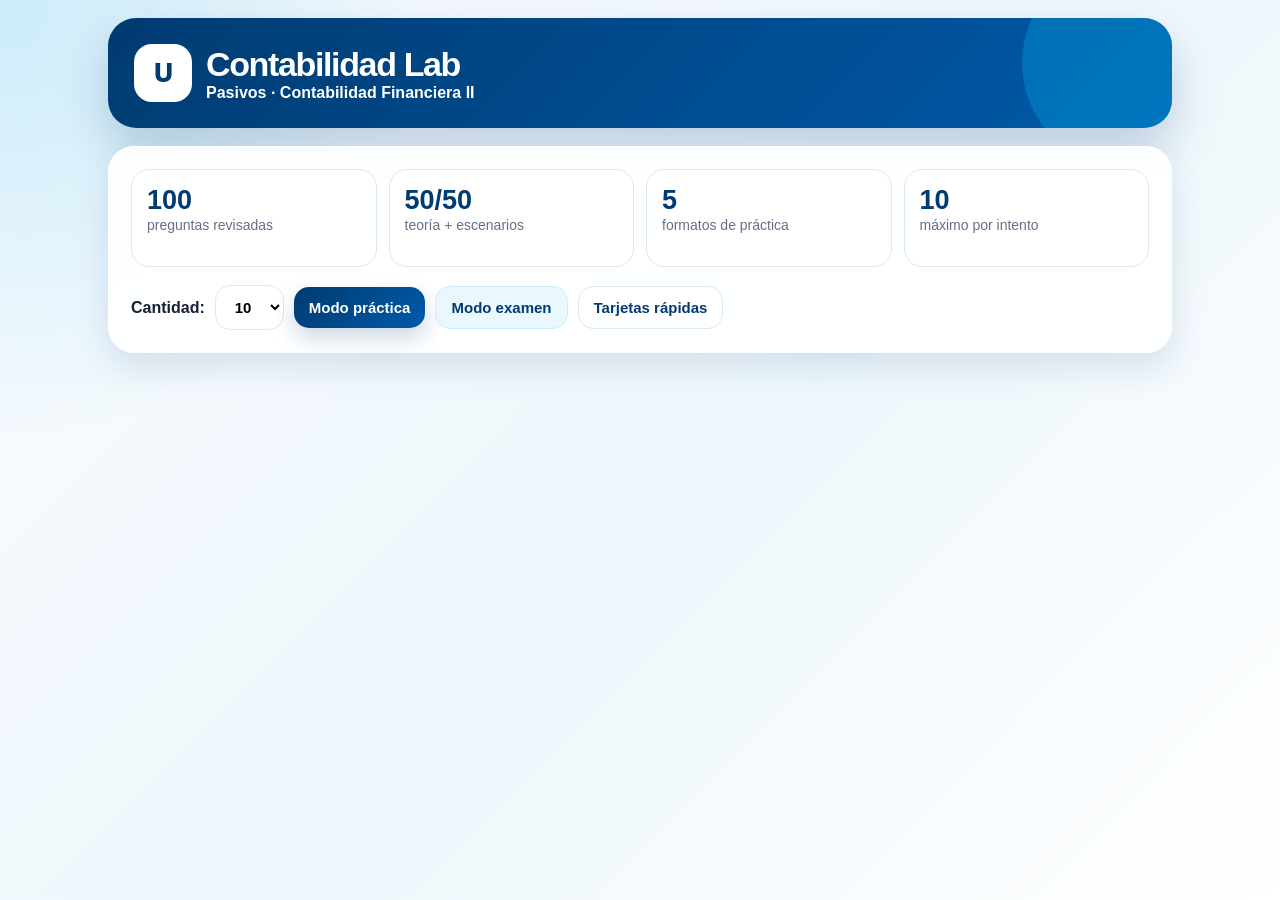
==== commit dc86075c: "Add files via upload" ====
--- a/index.html
+++ b/index.html
@@ -28,10 +28,10 @@
 .progress{height:13px;background:#DCEBF5;border-radius:999px;overflow:hidden;margin:12px 0 18px}.bar{height:100%;width:0;background:linear-gradient(90deg,var(--celeste),var(--azul));transition:.3s}
 .card{background:white;border:1px solid var(--linea);border-radius:24px;padding:22px;animation:pop .22s ease}@keyframes pop{from{opacity:.3;transform:translateY(8px)}to{opacity:1;transform:none}}
 .topic{text-transform:uppercase;letter-spacing:.08em;color:var(--celeste);font-weight:1000;font-size:13px}h2{font-size:25px;line-height:1.3;margin:9px 0 18px}
-.options{display:grid;gap:11px}.option{width:100%;display:flex;gap:12px;align-items:flex-start;text-align:left;background:#F8FBFF;border:2px solid #E2ECF5;border-radius:18px;color:var(--texto);line-height:1.35}
+.options{display:grid;gap:11px}.option{width:100%;display:flex;gap:12px;align-items:flex-start;text-align:left;background:#F8FBFF;border:2px solid #E2ECF5;border-radius:18px;color:var(--texto);line-height:1.35}.option.selected{outline:3px solid var(--celeste);background:#F0FBFF}
 .letter{flex:0 0 34px;width:34px;height:34px;border-radius:50%;background:#E6F5FB;color:var(--azul);display:grid;place-items:center;font-weight:1000}
 .correct{border-color:var(--ok)!important;background:#EAF8F0!important}.correct .letter{background:var(--ok);color:white}.wrong{border-color:var(--bad)!important;background:#FFF0EF!important}.wrong .letter{background:var(--bad);color:white}
-.learn{margin-top:15px;border-left:6px solid var(--warn);background:#FFF8DF;border-radius:16px;padding:15px;line-height:1.55}.learn b{color:#7A5300}
+.learn{margin-top:15px;border-left:6px solid var(--warn);background:#FFF8DF;border-radius:16px;padding:16px;line-height:1.58;box-shadow:0 8px 18px rgba(244,176,0,.12)}.learn b{color:#7A5300}.answer-title{font-size:16px;margin-bottom:6px}.tip{margin-top:10px;padding-top:10px;border-top:1px solid rgba(122,83,0,.18)}
 .order-item{display:flex;gap:10px;align-items:center;background:#F8FBFF;border:1px solid var(--linea);border-radius:16px;padding:10px;margin:8px 0}.order-item input{width:75px}
 .scoreWrap{text-align:center}.score{font-size:54px;font-weight:1000;color:var(--azul);margin:8px 0}.review-card{background:white;border:1px solid var(--linea);border-radius:18px;padding:16px;margin-top:12px}
 .studyGrid{display:grid;grid-template-columns:repeat(2,1fr);gap:12px}.study{background:#F8FBFF;border:1px solid var(--linea);border-radius:18px;padding:15px;line-height:1.45}
@@ -42,7 +42,7 @@
 <div class="app">
 <section class="hero"><div class="brand"><div class="logo">U</div><div><h1>Contabilidad Lab</h1><b>Pasivos · Contabilidad Financiera II</b></div></div></section>
 <section id="start" class="panel">
-<div class="grid"><div class="stat"><b>100</b><span>preguntas revisadas</span></div><div class="stat"><b>50/50</b><span>teoría + escenarios</span></div><div class="stat"><b>6</b><span>formatos de práctica</span></div><div class="stat"><b>10</b><span>máximo por intento</span></div></div>
+<div class="grid"><div class="stat"><b>100</b><span>preguntas revisadas</span></div><div class="stat"><b>50/50</b><span>teoría + escenarios</span></div><div class="stat"><b>5</b><span>formatos de práctica</span></div><div class="stat"><b>10</b><span>máximo por intento</span></div></div>
 <div class="controls"><label><b>Cantidad:</b></label><select id="count"><option>5</option><option selected>10</option></select><button class="primary" onclick="startQuiz('practice')">Modo práctica</button><button class="secondary" onclick="startQuiz('exam')">Modo examen</button><button class="ghost" onclick="showStudy()">Tarjetas rápidas</button></div>
 </section>
 <section id="quiz" class="panel hidden"><div class="topbar"><div class="pills"><span class="pill" id="counter"></span><span class="pill" id="typePill"></span><span class="pill" id="sourcePill"></span></div><button class="secondary" onclick="home()">Salir</button></div><div class="progress"><div class="bar" id="bar"></div></div><div class="card"><div class="topic" id="topic"></div><h2 id="prompt"></h2><div id="answerArea"></div><div id="feedback" class="learn hidden"></div><div class="controls"><button id="checkBtn" class="primary" onclick="checkAnswer()">Responder</button><button id="giveUpBtn" class="ghost" onclick="giveUp()">No sé / Ver respuesta</button><button id="nextBtn" class="primary hidden" onclick="nextQ()">Siguiente</button></div></div></section>
@@ -50,50 +50,192 @@
 <section id="study" class="panel hidden"><div class="topbar"><h2 style="margin:0">Tarjetas rápidas</h2><button class="secondary" onclick="home()">Volver</button></div><div class="studyGrid"><div class="study"><b>Devengo:</b> registra cuando nace la obligación, no cuando se paga.</div><div class="study"><b>Corriente:</b> vence en 12 meses o menos.</div><div class="study"><b>No corriente:</b> vence en más de 12 meses.</div><div class="study"><b>ITBIS:</b> cobrado menos pagado.</div><div class="study"><b>Provisión:</b> obligación probable y estimada.</div><div class="study"><b>Anticipo:</b> efectivo recibido antes de entregar; sigue siendo pasivo.</div></div></section>
 </div>
 <script>
-const QUESTIONS = [{"kind": "fill", "source": "direct", "topic": "Pasivos", "prompt": "Un pasivo es una ______ económica que la empresa debe liquidar en el futuro.", "learn": "Un pasivo representa una obligación económica: una deuda, compromiso o pago pendiente que surge de hechos pasados.", "accepted": ["obligacion", "obligación"]}, {"kind": "fill", "source": "direct", "topic": "Pasivos corrientes", "prompt": "Un pasivo que vence en 12 meses o menos se clasifica como pasivo ______.", "learn": "La palabra clave es corriente. Si vence en 12 meses o menos, pertenece al pasivo corriente.", "accepted": ["corriente"]}, {"kind": "fill", "source": "direct", "topic": "Pasivos no corrientes", "prompt": "Un préstamo con vencimiento mayor a 12 meses se clasifica como pasivo no ______.", "learn": "No corriente significa que la obligación vence a largo plazo, normalmente después de 12 meses.", "accepted": ["corriente"]}, {"kind": "fill", "source": "direct", "topic": "Devengo", "prompt": "Según el principio de ______, el pasivo se registra cuando surge la obligación y no cuando se paga.", "learn": "El devengo obliga a reconocer gastos y pasivos cuando ocurren, aunque el efectivo se pague después.", "accepted": ["devengo"]}, {"kind": "fill", "source": "direct", "topic": "Cuentas por pagar", "prompt": "Las cuentas por pagar a ______ nacen por compras a crédito relacionadas con la operación del negocio.", "learn": "Los proveedores son quienes venden bienes o servicios operativos a crédito. Esa deuda se registra como cuenta por pagar.", "accepted": ["proveedores"]}, {"kind": "fill", "source": "direct", "topic": "NIC 37", "prompt": "La NIC ______ trata las provisiones y los pasivos contingentes.", "learn": "La NIC 37 regula provisiones, pasivos contingentes y activos contingentes.", "accepted": ["37"]}, {"kind": "fill", "source": "direct", "topic": "NIIF 16", "prompt": "La NIIF ______ se relaciona con arrendamientos y puede generar pasivos por pagos futuros.", "learn": "La NIIF 16 cambió el tratamiento de muchos arrendamientos, reconociendo obligaciones por pagos futuros.", "accepted": ["16"]}, {"kind": "fill", "source": "direct", "topic": "NIIF 15", "prompt": "Los anticipos de clientes se mantienen como ______ hasta cumplir la obligación con el cliente.", "learn": "Si la empresa recibe dinero antes de entregar, todavía debe cumplir. Por eso no es ingreso ganado inmediatamente.", "accepted": ["pasivo", "pasivos"]}, {"kind": "fill", "source": "direct", "topic": "Acumulaciones", "prompt": "Los salarios devengados pero no pagados son una ______ porque la obligación ya existe.", "learn": "Una acumulación es un gasto incurrido no pagado, con obligación cierta.", "accepted": ["acumulacion", "acumulación"]}, {"kind": "fill", "source": "direct", "topic": "Provisiones", "prompt": "Una obligación probable pero incierta en monto o fecha se registra como ______ si puede estimarse razonablemente.", "learn": "Las provisiones se usan para obligaciones estimadas como garantías o litigios probables.", "accepted": ["provision", "provisión"]}, {"kind": "fill", "source": "direct", "topic": "Nómina", "prompt": "La nómina por pagar representa ______ acumulados pendientes de pago.", "learn": "La empresa debe a los empleados por trabajo ya realizado; por eso es un pasivo corriente.", "accepted": ["salarios"]}, {"kind": "fill", "source": "direct", "topic": "Retenciones", "prompt": "El ISR, AFP o SFS retenido al empleado se registra como una cuenta por ______.", "learn": "La empresa retiene dinero que debe entregar a terceros; por eso se registra como pasivo por pagar.", "accepted": ["pagar"]}, {"kind": "fill", "source": "direct", "topic": "ITBIS", "prompt": "La tasa general de ITBIS trabajada en clase es ______%.", "learn": "El material usa el 18% como tasa general de ITBIS para ventas y servicios gravados.", "accepted": ["18"]}, {"kind": "fill", "source": "direct", "topic": "ITBIS por pagar", "prompt": "El ITBIS por pagar se calcula como ITBIS cobrado menos ITBIS ______.", "learn": "La empresa compara lo cobrado a clientes con lo pagado a proveedores; la diferencia puede ser por pagar.", "accepted": ["pagado"]}, {"kind": "fill", "source": "direct", "topic": "ISR", "prompt": "El ISR de empresas se relaciona principalmente con las utilidades ______.", "learn": "El impuesto sobre la renta empresarial se calcula sobre la renta o utilidad neta cuando aplica.", "accepted": ["netas"]}, {"kind": "fill", "source": "direct", "topic": "Porción corriente", "prompt": "La parte de una deuda de largo plazo que vence en el próximo año se llama porción ______.", "learn": "Aunque la deuda sea a largo plazo, la parte que vence dentro de 12 meses se presenta como corriente.", "accepted": ["corriente"]}, {"kind": "fill", "source": "direct", "topic": "Bonos", "prompt": "Los bonos por pagar representan deuda ______ por la empresa.", "learn": "Cuando una empresa emite bonos, asume una obligación financiera con los tenedores de esos bonos.", "accepted": ["emitida"]}, {"kind": "fill", "source": "direct", "topic": "Leasing", "prompt": "Un leasing financiero puede reconocerse como pasivo por el valor presente de pagos ______.", "learn": "El arrendamiento financiero genera una obligación de pagos futuros.", "accepted": ["futuros"]}, {"kind": "fill", "source": "direct", "topic": "Anticipos", "prompt": "Los anticipos de clientes son pagos recibidos antes de ______ el bien o servicio.", "learn": "Hasta que la empresa cumpla, el anticipo es una obligación con el cliente.", "accepted": ["entregar", "prestar"]}, {"kind": "fill", "source": "direct", "topic": "Dividendos", "prompt": "Los dividendos declarados pero no pagados se registran como dividendos por ______.", "learn": "Al declararlos, nace una obligación con los accionistas.", "accepted": ["pagar"]}, {"kind": "fill", "source": "direct", "topic": "IPI", "prompt": "El IPI es un impuesto relacionado con la ______ inmobiliaria.", "learn": "El impuesto sobre propiedad inmobiliaria se relaciona con propiedades y su valor catastral.", "accepted": ["propiedad"]}, {"kind": "fill", "source": "direct", "topic": "Sanciones", "prompt": "La declaración tributaria fuera de plazo puede generar multas e intereses ______.", "learn": "El incumplimiento fiscal puede provocar multas, recargos e intereses moratorios.", "accepted": ["moratorios"]}, {"kind": "fill", "source": "direct", "topic": "Pasivo contingente", "prompt": "Una obligación potencial que depende de un evento futuro incierto se llama pasivo ______.", "learn": "Una contingencia depende de que ocurra o no un hecho futuro.", "accepted": ["contingente"]}, {"kind": "fill", "source": "direct", "topic": "Pasivos financieros", "prompt": "Préstamos y bonos suelen ser pasivos ______ porque implican financiamiento y generalmente intereses.", "learn": "Los pasivos financieros se diferencian de los operativos por su origen financiero y costos explícitos.", "accepted": ["financieros"]}, {"kind": "fill", "source": "direct", "topic": "Acreedores diversos", "prompt": "Los acreedores diversos surgen de conceptos no necesariamente ______ al giro principal del negocio.", "learn": "Proveedores se vinculan con la operación; acreedores diversos pueden ser obligaciones no operativas.", "accepted": ["operativos"]}, {"kind": "truefalse", "source": "direct", "topic": "Devengo", "prompt": "Una empresa debe esperar a pagar en efectivo para registrar siempre un pasivo.", "learn": "El pasivo se reconoce cuando surge la obligación, no necesariamente cuando se paga.", "answer": false}, {"kind": "truefalse", "source": "direct", "topic": "Pasivos corrientes", "prompt": "Los impuestos pendientes de pago normalmente pueden clasificarse como pasivos corrientes.", "learn": "Suelen liquidarse en plazos cortos establecidos por ley.", "answer": true}, {"kind": "truefalse", "source": "direct", "topic": "Provisiones", "prompt": "Una provisión puede tener incertidumbre sobre el monto o la fecha de pago.", "learn": "Por eso se estima con criterio técnico.", "answer": true}, {"kind": "truefalse", "source": "direct", "topic": "Pasivo contingente", "prompt": "Un pasivo contingente siempre se registra como pasivo en el balance sin evaluar probabilidad.", "learn": "Puede revelarse en notas si corresponde; no siempre se registra.", "answer": false}, {"kind": "truefalse", "source": "direct", "topic": "Cuentas por pagar", "prompt": "Las cuentas por pagar a proveedores se originan por compras a crédito relacionadas con la operación.", "learn": "Surgen cuando se reciben bienes o servicios y el pago queda pendiente.", "answer": true}, {"kind": "truefalse", "source": "direct", "topic": "Nómina", "prompt": "Los salarios trabajados pero no pagados representan una obligación laboral.", "learn": "La empresa debe pagar a los empleados por trabajo ya realizado.", "answer": true}, {"kind": "truefalse", "source": "direct", "topic": "Retenciones", "prompt": "Las retenciones de empleados son ingresos propios de la empresa.", "learn": "La empresa debe entregarlas a terceros, por eso son pasivos.", "answer": false}, {"kind": "truefalse", "source": "direct", "topic": "ITBIS", "prompt": "El ITBIS cobrado a clientes puede generar una obligación fiscal.", "learn": "La empresa actúa como recaudadora y debe declarar/pagar lo correspondiente.", "answer": true}, {"kind": "truefalse", "source": "direct", "topic": "Anticipos", "prompt": "Un anticipo recibido de un cliente siempre es ingreso ganado en el momento del cobro.", "learn": "Primero es pasivo; se convierte en ingreso cuando se entrega el bien o servicio.", "answer": false}, {"kind": "truefalse", "source": "direct", "topic": "Dividendos", "prompt": "Cuando se declaran dividendos y aún no se pagan, nace una obligación con los accionistas.", "learn": "Esa obligación se registra como dividendos por pagar.", "answer": true}, {"kind": "truefalse", "source": "direct", "topic": "Documentos por pagar", "prompt": "Un documento por pagar a largo plazo tiene vencimiento superior a un año.", "learn": "La característica clave es el plazo mayor a 12 meses.", "answer": true}, {"kind": "truefalse", "source": "direct", "topic": "Leasing", "prompt": "Un leasing financiero puede generar una obligación por pagos futuros.", "learn": "Ese compromiso se reconoce como pasivo según corresponda.", "answer": true}, {"kind": "truefalse", "source": "direct", "topic": "NIC 37", "prompt": "La NIC 37 se relaciona con provisiones y pasivos contingentes.", "learn": "Es la norma clave para estos temas.", "answer": true}, {"kind": "truefalse", "source": "direct", "topic": "Porción corriente", "prompt": "La porción corriente de una deuda de largo plazo se presenta como pasivo no corriente.", "learn": "La parte que vence dentro de 12 meses debe presentarse como pasivo corriente.", "answer": false}, {"kind": "truefalse", "source": "direct", "topic": "Gestión financiera", "prompt": "Una mala gestión de cuentas por pagar puede afectar la liquidez.", "learn": "Pagos mal planificados pueden provocar falta de efectivo, mora o penalidades.", "answer": true}, {"kind": "mc", "source": "direct", "topic": "Clasificación", "prompt": "¿Cuál obligación se clasifica con mayor probabilidad como pasivo corriente?", "learn": "Los salarios por pagar suelen vencerse en corto plazo y representan obligación laboral.", "options": ["Salarios por pagar", "Préstamo hipotecario a 15 años", "Bonos a 5 años", "Capital social"], "answer": 0}, {"kind": "mc", "source": "direct", "topic": "Pasivos no corrientes", "prompt": "¿Cuál caso representa mejor un pasivo no corriente?", "learn": "El préstamo a 3 años vence en más de 12 meses.", "options": ["Préstamo bancario a 3 años", "ITBIS del mes", "Nómina pendiente", "Factura de luz por pagar"], "answer": 0}, {"kind": "mc", "source": "direct", "topic": "Provisiones", "prompt": "¿Cuál ejemplo se parece más a una provisión?", "learn": "Las garantías son obligaciones probables, pero estimadas.", "options": ["Garantías estimadas de productos vendidos", "Caja disponible", "Venta al contado", "Inventario físico"], "answer": 0}, {"kind": "mc", "source": "direct", "topic": "ITBIS", "prompt": "Ventas de RD$100,000 más ITBIS 18%. ¿Cuánto ITBIS se cobra?", "learn": "100,000 × 18% = RD$18,000.", "options": ["RD$18,000", "RD$100,000", "RD$118,000", "RD$82,000"], "answer": 0}, {"kind": "mc", "source": "direct", "topic": "Nómina", "prompt": "Nómina bruta RD$100,000 y retenciones RD$17,000. ¿Cuál es el neto por pagar?", "learn": "Neto = bruto - retenciones = 83,000.", "options": ["RD$83,000", "RD$117,000", "RD$100,000", "RD$17,000"], "answer": 0}, {"kind": "mc", "source": "direct", "topic": "Porción corriente", "prompt": "Un préstamo de RD$300,000 a 3 años se paga igual cada año. ¿Cuál es la porción corriente?", "learn": "300,000 ÷ 3 = 100,000.", "options": ["RD$100,000", "RD$300,000", "RD$200,000", "RD$30,000"], "answer": 0}, {"kind": "multi", "source": "direct", "topic": "Otros pasivos", "prompt": "Selecciona ejemplos de otros pasivos.", "learn": "Anticipos, dividendos y depósitos pueden ser obligaciones específicas. Mobiliario es un activo.", "options": ["Anticipos de clientes", "Dividendos por pagar", "Depósitos en garantía", "Mobiliario"], "answer": [0, 1, 2]}, {"kind": "multi", "source": "direct", "topic": "Normas", "prompt": "Selecciona relaciones correctas entre norma y tema.", "learn": "NIC 2 trata inventarios, no nómina por pagar.", "options": ["NIC 37: provisiones y contingencias", "NIIF 16: arrendamientos", "NIIF 15: ingresos y obligaciones con clientes", "NIC 2: nómina por pagar"], "answer": [0, 1, 2]}, {"kind": "multi", "source": "direct", "topic": "Pasivos comunes", "prompt": "Selecciona partidas que normalmente representan pasivos.", "learn": "Caja es activo. Las demás partidas representan obligaciones.", "options": ["Cuentas por pagar", "Impuestos pendientes", "Salarios por pagar", "Caja"], "answer": [0, 1, 2]}, {"kind": "multi", "source": "direct", "topic": "Gestión", "prompt": "Selecciona beneficios de gestionar bien las cuentas por pagar.", "learn": "La gestión no elimina deudas, pero ayuda a planificarlas y cumplirlas.", "options": ["Evitar multas por mora", "Planificar flujo de efectivo", "Mejorar relación con proveedores", "Eliminar todas las deudas automáticamente"], "answer": [0, 1, 2]}, {"kind": "mc", "source": "scenario", "topic": "Caso empresarial", "prompt": "Comercial Rivera recibe mercancías por RD$85,000 el 29 de diciembre y pagará el 15 de febrero. ¿Cuál tratamiento es más correcto?", "learn": "Debe reconocer inventario o gasto y cuentas por pagar en diciembre por devengo.", "options": ["Debe reconocer inventario o gasto y cuentas por pagar en diciembre por devengo.", "Registrar el importe como patrimonio.", "No registrar nada porque no hay efectivo disponible.", "Registrar siempre como ingreso ganado."], "answer": 0}, {"kind": "truefalse", "source": "scenario", "topic": "Caso empresarial", "prompt": "Comercial Rivera recibe mercancías por RD$85,000 el 29 de diciembre y pagará el 15 de febrero. Debe esperar al pago final para reconocer cualquier obligación.", "learn": "Por devengo, una obligación puede reconocerse antes del pago.", "answer": false}, {"kind": "multi", "source": "scenario", "topic": "Caso empresarial", "prompt": "Ferretería El Martillo compra materiales por RD$125,000 a crédito con plazo de 90 días. Selecciona las afirmaciones correctas.", "learn": "Surge una cuenta por pagar a proveedores, normalmente pasivo corriente.", "options": ["Surge una cuenta por pagar a proveedores, normalmente pasivo corriente.", "La operación puede afectar el balance general.", "Debe ignorarse si no se pagó en efectivo.", "Siempre se convierte en capital social."], "answer": [0, 1]}, {"kind": "mc", "source": "scenario", "topic": "Caso empresarial", "prompt": "Ferretería El Martillo compra materiales por RD$125,000 a crédito con plazo de 90 días. ¿Qué concepto se evalúa principalmente?", "learn": "Surge una cuenta por pagar a proveedores, normalmente pasivo corriente.", "options": ["Reconocimiento y clasificación de pasivos", "Depreciación de activos fijos", "Distribución de acciones", "Inventario obsoleto"], "answer": 0}, {"kind": "fill", "source": "scenario", "topic": "Caso empresarial", "prompt": "Clínica Esperanza recibe RD$450,000 por una cirugía que realizará dentro de dos meses. Escribe la palabra clave del tratamiento contable.", "learn": "El dinero recibido es anticipo de clientes, un pasivo hasta prestar el servicio.", "accepted": ["pasivo", "provision", "provisión", "anticipo", "itbis", "nomina", "nómina", "dividendo", "corriente", "retencion", "retención", "bonos", "leasing"]}, {"kind": "mc", "source": "scenario", "topic": "Caso empresarial", "prompt": "Clínica Esperanza recibe RD$450,000 por una cirugía que realizará dentro de dos meses. ¿Qué riesgo genera registrarlo mal?", "learn": "Un registro incorrecto puede alterar pasivos, utilidad, liquidez aparente y presentación del balance.", "options": ["Distorsionar los estados financieros.", "Aumentar automáticamente el efectivo real.", "Eliminar legalmente la obligación.", "Convertirlo en activo fijo."], "answer": 0}, {"kind": "order", "source": "scenario", "topic": "Caso empresarial", "prompt": "Constructora Atlas tiene un préstamo a 5 años y RD$120,000 vencen en los próximos 12 meses. Ordena el razonamiento contable.", "learn": "La parte de RD$120,000 es porción corriente del pasivo a largo plazo.", "items": ["Identificar el hecho económico", "Determinar si existe obligación", "Clasificar el pasivo", "Registrar o revelar según corresponda"], "answer": [0, 1, 2, 3]}, {"kind": "mc", "source": "scenario", "topic": "Caso empresarial", "prompt": "Constructora Atlas tiene un préstamo a 5 años y RD$120,000 vencen en los próximos 12 meses. ¿Qué debe analizarse primero?", "learn": "La parte de RD$120,000 es porción corriente del pasivo a largo plazo.", "options": ["Si ya existe una obligación presente o potencial.", "El color del comprobante.", "El nombre comercial solamente.", "El logo de la empresa."], "answer": 0}, {"kind": "mc", "source": "scenario", "topic": "Caso empresarial", "prompt": "Hotel Brisa Azul recibe pagos anticipados por habitaciones que se usarán el próximo mes. ¿Cuál es la conclusión contable correcta?", "learn": "Debe reconocer anticipo de clientes, no ingreso ganado inmediato.", "options": ["Debe reconocer anticipo de clientes, no ingreso ganado inmediato.", "Debe registrarse siempre como venta ganada.", "Debe registrarse como mobiliario.", "No afecta ningún estado financiero."], "answer": 0}, {"kind": "truefalse", "source": "scenario", "topic": "Caso empresarial", "prompt": "Hotel Brisa Azul recibe pagos anticipados por habitaciones que se usarán el próximo mes. La operación puede generar un pasivo si existe una obligación pendiente.", "learn": "Cuando una empresa debe pagar, entregar o cumplir algo en el futuro, puede existir un pasivo.", "answer": true}, {"kind": "mc", "source": "scenario", "topic": "Caso empresarial", "prompt": "Distribuidora Norte cobró RD$180,000 de ITBIS y pagó RD$126,000 de ITBIS en compras. ¿Cuál tratamiento es más correcto?", "learn": "ITBIS por pagar = 180,000 - 126,000 = RD$54,000.", "options": ["ITBIS por pagar = 180,000 - 126,000 = RD$54,000.", "Registrar el importe como patrimonio.", "No registrar nada porque no hay efectivo disponible.", "Registrar siempre como ingreso ganado."], "answer": 0}, {"kind": "truefalse", "source": "scenario", "topic": "Caso empresarial", "prompt": "Distribuidora Norte cobró RD$180,000 de ITBIS y pagó RD$126,000 de ITBIS en compras. Debe esperar al pago final para reconocer cualquier obligación.", "learn": "Por devengo, una obligación puede reconocerse antes del pago.", "answer": false}, {"kind": "multi", "source": "scenario", "topic": "Caso empresarial", "prompt": "Fábrica Sol estima RD$30,000 por garantías de productos vendidos. Selecciona las afirmaciones correctas.", "learn": "Debe registrar una provisión si la obligación es probable y estimable.", "options": ["Debe registrar una provisión si la obligación es probable y estimable.", "La operación puede afectar el balance general.", "Debe ignorarse si no se pagó en efectivo.", "Siempre se convierte en capital social."], "answer": [0, 1]}, {"kind": "mc", "source": "scenario", "topic": "Caso empresarial", "prompt": "Fábrica Sol estima RD$30,000 por garantías de productos vendidos. ¿Qué concepto se evalúa principalmente?", "learn": "Debe registrar una provisión si la obligación es probable y estimable.", "options": ["Reconocimiento y clasificación de pasivos", "Depreciación de activos fijos", "Distribución de acciones", "Inventario obsoleto"], "answer": 0}, {"kind": "fill", "source": "scenario", "topic": "Caso empresarial", "prompt": "Servicios Luna recibe la factura de electricidad de diciembre, pero la pagará en enero. Escribe la palabra clave del tratamiento contable.", "learn": "El gasto y el pasivo se registran en diciembre por devengo.", "accepted": ["pasivo", "provision", "provisión", "anticipo", "itbis", "nomina", "nómina", "dividendo", "corriente", "retencion", "retención", "bonos", "leasing"]}, {"kind": "mc", "source": "scenario", "topic": "Caso empresarial", "prompt": "Servicios Luna recibe la factura de electricidad de diciembre, pero la pagará en enero. ¿Qué riesgo genera registrarlo mal?", "learn": "Un registro incorrecto puede alterar pasivos, utilidad, liquidez aparente y presentación del balance.", "options": ["Distorsionar los estados financieros.", "Aumentar automáticamente el efectivo real.", "Eliminar legalmente la obligación.", "Convertirlo en activo fijo."], "answer": 0}, {"kind": "order", "source": "scenario", "topic": "Caso empresarial", "prompt": "Tecnología Max firma un leasing financiero de equipos por 4 años. Ordena el razonamiento contable.", "learn": "Debe reconocer un pasivo por pagos futuros y separar la porción corriente si aplica.", "items": ["Identificar el hecho económico", "Determinar si existe obligación", "Clasificar el pasivo", "Registrar o revelar según corresponda"], "answer": [0, 1, 2, 3]}, {"kind": "mc", "source": "scenario", "topic": "Caso empresarial", "prompt": "Tecnología Max firma un leasing financiero de equipos por 4 años. ¿Qué debe analizarse primero?", "learn": "Debe reconocer un pasivo por pagos futuros y separar la porción corriente si aplica.", "options": ["Si ya existe una obligación presente o potencial.", "El color del comprobante.", "El nombre comercial solamente.", "El logo de la empresa."], "answer": 0}, {"kind": "mc", "source": "scenario", "topic": "Caso empresarial", "prompt": "Inversiones Caribe declara dividendos por RD$200,000 pagaderos en 60 días. ¿Cuál es la conclusión contable correcta?", "learn": "Surge dividendos por pagar, una obligación con accionistas.", "options": ["Surge dividendos por pagar, una obligación con accionistas.", "Debe registrarse siempre como venta ganada.", "Debe registrarse como mobiliario.", "No afecta ningún estado financiero."], "answer": 0}, {"kind": "truefalse", "source": "scenario", "topic": "Caso empresarial", "prompt": "Inversiones Caribe declara dividendos por RD$200,000 pagaderos en 60 días. La operación puede generar un pasivo si existe una obligación pendiente.", "learn": "Cuando una empresa debe pagar, entregar o cumplir algo en el futuro, puede existir un pasivo.", "answer": true}, {"kind": "mc", "source": "scenario", "topic": "Caso empresarial", "prompt": "Restaurante Mía debe salarios de la última semana del mes a sus empleados. ¿Cuál tratamiento es más correcto?", "learn": "Debe registrar gastos de personal y salarios por pagar.", "options": ["Debe registrar gastos de personal y salarios por pagar.", "Registrar el importe como patrimonio.", "No registrar nada porque no hay efectivo disponible.", "Registrar siempre como ingreso ganado."], "answer": 0}, {"kind": "truefalse", "source": "scenario", "topic": "Caso empresarial", "prompt": "Restaurante Mía debe salarios de la última semana del mes a sus empleados. Debe esperar al pago final para reconocer cualquier obligación.", "learn": "Por devengo, una obligación puede reconocerse antes del pago.", "answer": false}, {"kind": "multi", "source": "scenario", "topic": "Caso empresarial", "prompt": "Importadora Alfa tiene una deuda en dólares al cierre del período contable. Selecciona las afirmaciones correctas.", "learn": "Debe considerar la tasa de cambio de cierre según el tratamiento de moneda extranjera.", "options": ["Debe considerar la tasa de cambio de cierre según el tratamiento de moneda extranjera.", "La operación puede afectar el balance general.", "Debe ignorarse si no se pagó en efectivo.", "Siempre se convierte en capital social."], "answer": [0, 1]}, {"kind": "mc", "source": "scenario", "topic": "Caso empresarial", "prompt": "Importadora Alfa tiene una deuda en dólares al cierre del período contable. ¿Qué concepto se evalúa principalmente?", "learn": "Debe considerar la tasa de cambio de cierre según el tratamiento de moneda extranjera.", "options": ["Reconocimiento y clasificación de pasivos", "Depreciación de activos fijos", "Distribución de acciones", "Inventario obsoleto"], "answer": 0}, {"kind": "fill", "source": "scenario", "topic": "Caso empresarial", "prompt": "Taller Rápido enfrenta una demanda posible, pero no probable, y el monto no puede estimarse bien. Escribe la palabra clave del tratamiento contable.", "learn": "No se registra como provisión; puede revelarse como contingencia si es relevante.", "accepted": ["pasivo", "provision", "provisión", "anticipo", "itbis", "nomina", "nómina", "dividendo", "corriente", "retencion", "retención", "bonos", "leasing"]}, {"kind": "mc", "source": "scenario", "topic": "Caso empresarial", "prompt": "Taller Rápido enfrenta una demanda posible, pero no probable, y el monto no puede estimarse bien. ¿Qué riesgo genera registrarlo mal?", "learn": "Un registro incorrecto puede alterar pasivos, utilidad, liquidez aparente y presentación del balance.", "options": ["Distorsionar los estados financieros.", "Aumentar automáticamente el efectivo real.", "Eliminar legalmente la obligación.", "Convertirlo en activo fijo."], "answer": 0}, {"kind": "order", "source": "scenario", "topic": "Caso empresarial", "prompt": "Farmacia Vida vende productos gravados por RD$100,000 más ITBIS. Ordena el razonamiento contable.", "learn": "Debe cobrar RD$18,000 de ITBIS si la tasa es 18%.", "items": ["Identificar el hecho económico", "Determinar si existe obligación", "Clasificar el pasivo", "Registrar o revelar según corresponda"], "answer": [0, 1, 2, 3]}, {"kind": "mc", "source": "scenario", "topic": "Caso empresarial", "prompt": "Farmacia Vida vende productos gravados por RD$100,000 más ITBIS. ¿Qué debe analizarse primero?", "learn": "Debe cobrar RD$18,000 de ITBIS si la tasa es 18%.", "options": ["Si ya existe una obligación presente o potencial.", "El color del comprobante.", "El nombre comercial solamente.", "El logo de la empresa."], "answer": 0}, {"kind": "mc", "source": "scenario", "topic": "Caso empresarial", "prompt": "Colegio del Este recibe matrícula anticipada por clases que iniciarán el próximo mes. ¿Cuál es la conclusión contable correcta?", "learn": "Es ingreso no ganado o anticipo de clientes hasta prestar el servicio.", "options": ["Es ingreso no ganado o anticipo de clientes hasta prestar el servicio.", "Debe registrarse siempre como venta ganada.", "Debe registrarse como mobiliario.", "No afecta ningún estado financiero."], "answer": 0}, {"kind": "truefalse", "source": "scenario", "topic": "Caso empresarial", "prompt": "Colegio del Este recibe matrícula anticipada por clases que iniciarán el próximo mes. La operación puede generar un pasivo si existe una obligación pendiente.", "learn": "Cuando una empresa debe pagar, entregar o cumplir algo en el futuro, puede existir un pasivo.", "answer": true}, {"kind": "mc", "source": "scenario", "topic": "Caso empresarial", "prompt": "Muebles Roble compra mercancía a crédito, pero el contador acredita banco aunque no pagó. ¿Cuál tratamiento es más correcto?", "learn": "El error es registrar salida de efectivo; debió acreditar cuentas por pagar.", "options": ["El error es registrar salida de efectivo; debió acreditar cuentas por pagar.", "Registrar el importe como patrimonio.", "No registrar nada porque no hay efectivo disponible.", "Registrar siempre como ingreso ganado."], "answer": 0}, {"kind": "truefalse", "source": "scenario", "topic": "Caso empresarial", "prompt": "Muebles Roble compra mercancía a crédito, pero el contador acredita banco aunque no pagó. Debe esperar al pago final para reconocer cualquier obligación.", "learn": "Por devengo, una obligación puede reconocerse antes del pago.", "answer": false}, {"kind": "multi", "source": "scenario", "topic": "Caso empresarial", "prompt": "Panadería Dulce retiene AFP e ISR a sus empleados al preparar la nómina. Selecciona las afirmaciones correctas.", "learn": "Debe registrar pasivos por las retenciones hasta entregarlas.", "options": ["Debe registrar pasivos por las retenciones hasta entregarlas.", "La operación puede afectar el balance general.", "Debe ignorarse si no se pagó en efectivo.", "Siempre se convierte en capital social."], "answer": [0, 1]}, {"kind": "mc", "source": "scenario", "topic": "Caso empresarial", "prompt": "Panadería Dulce retiene AFP e ISR a sus empleados al preparar la nómina. ¿Qué concepto se evalúa principalmente?", "learn": "Debe registrar pasivos por las retenciones hasta entregarlas.", "options": ["Reconocimiento y clasificación de pasivos", "Depreciación de activos fijos", "Distribución de acciones", "Inventario obsoleto"], "answer": 0}, {"kind": "fill", "source": "scenario", "topic": "Caso empresarial", "prompt": "Empresa SAGG tuvo ventas de RD$1,000,000 y gastos de RD$700,000. Escribe la palabra clave del tratamiento contable.", "learn": "La utilidad base del ejemplo es RD$300,000.", "accepted": ["pasivo", "provision", "provisión", "anticipo", "itbis", "nomina", "nómina", "dividendo", "corriente", "retencion", "retención", "bonos", "leasing"]}, {"kind": "mc", "source": "scenario", "topic": "Caso empresarial", "prompt": "Empresa SAGG tuvo ventas de RD$1,000,000 y gastos de RD$700,000. ¿Qué riesgo genera registrarlo mal?", "learn": "Un registro incorrecto puede alterar pasivos, utilidad, liquidez aparente y presentación del balance.", "options": ["Distorsionar los estados financieros.", "Aumentar automáticamente el efectivo real.", "Eliminar legalmente la obligación.", "Convertirlo en activo fijo."], "answer": 0}, {"kind": "order", "source": "scenario", "topic": "Caso empresarial", "prompt": "Inmobiliaria Sur recibe un depósito en garantía de un inquilino. Ordena el razonamiento contable.", "learn": "Puede ser otro pasivo hasta devolverlo o aplicarlo según contrato.", "items": ["Identificar el hecho económico", "Determinar si existe obligación", "Clasificar el pasivo", "Registrar o revelar según corresponda"], "answer": [0, 1, 2, 3]}, {"kind": "mc", "source": "scenario", "topic": "Caso empresarial", "prompt": "Inmobiliaria Sur recibe un depósito en garantía de un inquilino. ¿Qué debe analizarse primero?", "learn": "Puede ser otro pasivo hasta devolverlo o aplicarlo según contrato.", "options": ["Si ya existe una obligación presente o potencial.", "El color del comprobante.", "El nombre comercial solamente.", "El logo de la empresa."], "answer": 0}, {"kind": "mc", "source": "scenario", "topic": "Caso empresarial", "prompt": "Consultora Delta presta servicios al gobierno por RD$100,000 y le retienen 5% de ISR. ¿Cuál es la conclusión contable correcta?", "learn": "La retención de RD$5,000 funciona como pago a cuenta del ISR.", "options": ["La retención de RD$5,000 funciona como pago a cuenta del ISR.", "Debe registrarse siempre como venta ganada.", "Debe registrarse como mobiliario.", "No afecta ningún estado financiero."], "answer": 0}, {"kind": "truefalse", "source": "scenario", "topic": "Caso empresarial", "prompt": "Consultora Delta presta servicios al gobierno por RD$100,000 y le retienen 5% de ISR. La operación puede generar un pasivo si existe una obligación pendiente.", "learn": "Cuando una empresa debe pagar, entregar o cumplir algo en el futuro, puede existir un pasivo.", "answer": true}, {"kind": "mc", "source": "scenario", "topic": "Caso empresarial", "prompt": "AgroFinca toma un préstamo de RD$500,000 a 3 años. ¿Cuál tratamiento es más correcto?", "learn": "Es pasivo no corriente, separando la parte que vence en el próximo año.", "options": ["Es pasivo no corriente, separando la parte que vence en el próximo año.", "Registrar el importe como patrimonio.", "No registrar nada porque no hay efectivo disponible.", "Registrar siempre como ingreso ganado."], "answer": 0}, {"kind": "truefalse", "source": "scenario", "topic": "Caso empresarial", "prompt": "AgroFinca toma un préstamo de RD$500,000 a 3 años. Debe esperar al pago final para reconocer cualquier obligación.", "learn": "Por devengo, una obligación puede reconocerse antes del pago.", "answer": false}, {"kind": "multi", "source": "scenario", "topic": "Caso empresarial", "prompt": "Suplidora Global emite bonos por RD$1,000,000 a 5 años. Selecciona las afirmaciones correctas.", "learn": "Debe registrar bonos por pagar como deuda emitida.", "options": ["Debe registrar bonos por pagar como deuda emitida.", "La operación puede afectar el balance general.", "Debe ignorarse si no se pagó en efectivo.", "Siempre se convierte en capital social."], "answer": [0, 1]}, {"kind": "mc", "source": "scenario", "topic": "Caso empresarial", "prompt": "Suplidora Global emite bonos por RD$1,000,000 a 5 años. ¿Qué concepto se evalúa principalmente?", "learn": "Debe registrar bonos por pagar como deuda emitida.", "options": ["Reconocimiento y clasificación de pasivos", "Depreciación de activos fijos", "Distribución de acciones", "Inventario obsoleto"], "answer": 0}, {"kind": "fill", "source": "scenario", "topic": "Caso empresarial", "prompt": "ElectroHogar ofrece garantía por reparaciones futuras de productos vendidos. Escribe la palabra clave del tratamiento contable.", "learn": "Debe estimar provisión por garantías si el gasto es probable y medible.", "accepted": ["pasivo", "provision", "provisión", "anticipo", "itbis", "nomina", "nómina", "dividendo", "corriente", "retencion", "retención", "bonos", "leasing"]}, {"kind": "mc", "source": "scenario", "topic": "Caso empresarial", "prompt": "ElectroHogar ofrece garantía por reparaciones futuras de productos vendidos. ¿Qué riesgo genera registrarlo mal?", "learn": "Un registro incorrecto puede alterar pasivos, utilidad, liquidez aparente y presentación del balance.", "options": ["Distorsionar los estados financieros.", "Aumentar automáticamente el efectivo real.", "Eliminar legalmente la obligación.", "Convertirlo en activo fijo."], "answer": 0}, {"kind": "order", "source": "scenario", "topic": "Caso empresarial", "prompt": "Eventos Royal cobra por un evento que se realizará dentro de seis meses. Ordena el razonamiento contable.", "learn": "El cobro anticipado es pasivo hasta prestar el servicio.", "items": ["Identificar el hecho económico", "Determinar si existe obligación", "Clasificar el pasivo", "Registrar o revelar según corresponda"], "answer": [0, 1, 2, 3]}, {"kind": "mc", "source": "scenario", "topic": "Caso empresarial", "prompt": "Eventos Royal cobra por un evento que se realizará dentro de seis meses. ¿Qué debe analizarse primero?", "learn": "El cobro anticipado es pasivo hasta prestar el servicio.", "options": ["Si ya existe una obligación presente o potencial.", "El color del comprobante.", "El nombre comercial solamente.", "El logo de la empresa."], "answer": 0}, {"kind": "mc", "source": "scenario", "topic": "Caso empresarial", "prompt": "Logística Pérez oculta facturas recibidas para mostrar menos deuda. ¿Cuál es la conclusión contable correcta?", "learn": "Subestima pasivos y distorsiona los estados financieros.", "options": ["Subestima pasivos y distorsiona los estados financieros.", "Debe registrarse siempre como venta ganada.", "Debe registrarse como mobiliario.", "No afecta ningún estado financiero."], "answer": 0}, {"kind": "truefalse", "source": "scenario", "topic": "Caso empresarial", "prompt": "Logística Pérez oculta facturas recibidas para mostrar menos deuda. La operación puede generar un pasivo si existe una obligación pendiente.", "learn": "Cuando una empresa debe pagar, entregar o cumplir algo en el futuro, puede existir un pasivo.", "answer": true}];
+const QUESTIONS = [{"kind": "fill", "source": "direct", "topic": "Pasivos", "prompt": "Un pasivo es una ______ económica que la empresa debe liquidar en el futuro.", "learn": "Un pasivo representa una obligación económica: una deuda, compromiso o pago pendiente que surge de hechos pasados.<br><br>Un pasivo no se define por si ya se pagó o no, sino porque existe una obligación presente o futura que nace de una transacción pasada.<br><br>La palabra o respuesta esperada es <b>obligacion</b>. Esa respuesta completa la idea porque es el término técnico que conecta con el concepto evaluado.<br><br>Consejo de examen: no respondas solo por memoria; pregúntate si la empresa debe pagar, entregar, retener o cumplir algo en el futuro. Si la respuesta es sí, probablemente estás analizando un pasivo.", "accepted": ["obligacion", "obligación"]}, {"kind": "fill", "source": "direct", "topic": "Pasivos corrientes", "prompt": "Un pasivo que vence en 12 meses o menos se clasifica como pasivo ______.", "learn": "La palabra clave es corriente. Si vence en 12 meses o menos, pertenece al pasivo corriente.<br><br>La pista principal es el plazo: si vence en 12 meses o menos o dentro del ciclo operativo, se presenta como pasivo corriente.<br><br>La palabra o respuesta esperada es <b>corriente</b>. Esa respuesta completa la idea porque es el término técnico que conecta con el concepto evaluado.<br><br>Consejo de examen: no respondas solo por memoria; pregúntate si la empresa debe pagar, entregar, retener o cumplir algo en el futuro. Si la respuesta es sí, probablemente estás analizando un pasivo.", "accepted": ["corriente"]}, {"kind": "fill", "source": "direct", "topic": "Pasivos no corrientes", "prompt": "Un préstamo con vencimiento mayor a 12 meses se clasifica como pasivo no ______.", "learn": "No corriente significa que la obligación vence a largo plazo, normalmente después de 12 meses.<br><br>La razón principal es el vencimiento. Si la obligación vence después de 12 meses, se clasifica como no corriente; si una parte vence pronto, esa parte se separa como corriente.<br><br>La palabra o respuesta esperada es <b>corriente</b>. Esa respuesta completa la idea porque es el término técnico que conecta con el concepto evaluado.<br><br>Consejo de examen: no respondas solo por memoria; pregúntate si la empresa debe pagar, entregar, retener o cumplir algo en el futuro. Si la respuesta es sí, probablemente estás analizando un pasivo.", "accepted": ["corriente"]}, {"kind": "fill", "source": "direct", "topic": "Devengo", "prompt": "Según el principio de ______, el pasivo se registra cuando surge la obligación y no cuando se paga.", "learn": "El devengo obliga a reconocer gastos y pasivos cuando ocurren, aunque el efectivo se pague después.<br><br>El devengo separa el registro contable del pago. La obligación se reconoce cuando ocurre el hecho económico, aunque el efectivo salga después.<br><br>La palabra o respuesta esperada es <b>devengo</b>. Esa respuesta completa la idea porque es el término técnico que conecta con el concepto evaluado.<br><br>Consejo de examen: no respondas solo por memoria; pregúntate si la empresa debe pagar, entregar, retener o cumplir algo en el futuro. Si la respuesta es sí, probablemente estás analizando un pasivo.", "accepted": ["devengo"]}, {"kind": "fill", "source": "direct", "topic": "Cuentas por pagar", "prompt": "Las cuentas por pagar a ______ nacen por compras a crédito relacionadas con la operación del negocio.", "learn": "Los proveedores son quienes venden bienes o servicios operativos a crédito. Esa deuda se registra como cuenta por pagar.<br><br>Las cuentas por pagar nacen cuando la empresa recibe bienes o servicios a crédito. La empresa ya obtuvo el beneficio y quedó debiendo.<br><br>La palabra o respuesta esperada es <b>proveedores</b>. Esa respuesta completa la idea porque es el término técnico que conecta con el concepto evaluado.<br><br>Consejo de examen: no respondas solo por memoria; pregúntate si la empresa debe pagar, entregar, retener o cumplir algo en el futuro. Si la respuesta es sí, probablemente estás analizando un pasivo.", "accepted": ["proveedores"]}, {"kind": "fill", "source": "direct", "topic": "NIC 37", "prompt": "La NIC ______ trata las provisiones y los pasivos contingentes.", "learn": "La NIC 37 regula provisiones, pasivos contingentes y activos contingentes.<br><br>Esta norma se usa cuando hay incertidumbre, como provisiones y contingencias. La clave es evaluar probabilidad y capacidad de estimar el monto.<br><br>La palabra o respuesta esperada es <b>37</b>. Esa respuesta completa la idea porque es el término técnico que conecta con el concepto evaluado.<br><br>Consejo de examen: no respondas solo por memoria; pregúntate si la empresa debe pagar, entregar, retener o cumplir algo en el futuro. Si la respuesta es sí, probablemente estás analizando un pasivo.", "accepted": ["37"]}, {"kind": "fill", "source": "direct", "topic": "NIIF 16", "prompt": "La NIIF ______ se relaciona con arrendamientos y puede generar pasivos por pagos futuros.", "learn": "La NIIF 16 cambió el tratamiento de muchos arrendamientos, reconociendo obligaciones por pagos futuros.<br><br>En arrendamientos, muchas veces existe obligación por pagos futuros. Esa obligación puede reconocerse como pasivo.<br><br>La palabra o respuesta esperada es <b>16</b>. Esa respuesta completa la idea porque es el término técnico que conecta con el concepto evaluado.<br><br>Consejo de examen: no respondas solo por memoria; pregúntate si la empresa debe pagar, entregar, retener o cumplir algo en el futuro. Si la respuesta es sí, probablemente estás analizando un pasivo.", "accepted": ["16"]}, {"kind": "fill", "source": "direct", "topic": "NIIF 15", "prompt": "Los anticipos de clientes se mantienen como ______ hasta cumplir la obligación con el cliente.", "learn": "Si la empresa recibe dinero antes de entregar, todavía debe cumplir. Por eso no es ingreso ganado inmediatamente.<br><br>Cuando el cliente paga antes de recibir el bien o servicio, la empresa mantiene una obligación con ese cliente.<br><br>La palabra o respuesta esperada es <b>pasivo</b>. Esa respuesta completa la idea porque es el término técnico que conecta con el concepto evaluado.<br><br>Consejo de examen: no respondas solo por memoria; pregúntate si la empresa debe pagar, entregar, retener o cumplir algo en el futuro. Si la respuesta es sí, probablemente estás analizando un pasivo.", "accepted": ["pasivo", "pasivos"]}, {"kind": "fill", "source": "direct", "topic": "Acumulaciones", "prompt": "Los salarios devengados pero no pagados son una ______ porque la obligación ya existe.", "learn": "Una acumulación es un gasto incurrido no pagado, con obligación cierta.<br><br>Una acumulación es un gasto ya incurrido pero no pagado, como salarios trabajados y pendientes.<br><br>La palabra o respuesta esperada es <b>acumulacion</b>. Esa respuesta completa la idea porque es el término técnico que conecta con el concepto evaluado.<br><br>Consejo de examen: no respondas solo por memoria; pregúntate si la empresa debe pagar, entregar, retener o cumplir algo en el futuro. Si la respuesta es sí, probablemente estás analizando un pasivo.", "accepted": ["acumulacion", "acumulación"]}, {"kind": "fill", "source": "direct", "topic": "Provisiones", "prompt": "Una obligación probable pero incierta en monto o fecha se registra como ______ si puede estimarse razonablemente.", "learn": "Las provisiones se usan para obligaciones estimadas como garantías o litigios probables.<br><br>Una provisión no es una deuda exacta, sino una obligación probable estimada en monto o fecha.<br><br>La palabra o respuesta esperada es <b>provision</b>. Esa respuesta completa la idea porque es el término técnico que conecta con el concepto evaluado.<br><br>Consejo de examen: no respondas solo por memoria; pregúntate si la empresa debe pagar, entregar, retener o cumplir algo en el futuro. Si la respuesta es sí, probablemente estás analizando un pasivo.", "accepted": ["provision", "provisión"]}, {"kind": "fill", "source": "direct", "topic": "Nómina", "prompt": "La nómina por pagar representa ______ acumulados pendientes de pago.", "learn": "La empresa debe a los empleados por trabajo ya realizado; por eso es un pasivo corriente.<br><br>Si el empleado ya trabajó, la empresa tiene obligación de pagarle. Por eso surge nómina o salarios por pagar.<br><br>La palabra o respuesta esperada es <b>salarios</b>. Esa respuesta completa la idea porque es el término técnico que conecta con el concepto evaluado.<br><br>Consejo de examen: no respondas solo por memoria; pregúntate si la empresa debe pagar, entregar, retener o cumplir algo en el futuro. Si la respuesta es sí, probablemente estás analizando un pasivo.", "accepted": ["salarios"]}, {"kind": "fill", "source": "direct", "topic": "Retenciones", "prompt": "El ISR, AFP o SFS retenido al empleado se registra como una cuenta por ______.", "learn": "La empresa retiene dinero que debe entregar a terceros; por eso se registra como pasivo por pagar.<br><br>Las retenciones no son ingresos de la empresa; son montos retenidos para entregarse a terceros.<br><br>La palabra o respuesta esperada es <b>pagar</b>. Esa respuesta completa la idea porque es el término técnico que conecta con el concepto evaluado.<br><br>Consejo de examen: no respondas solo por memoria; pregúntate si la empresa debe pagar, entregar, retener o cumplir algo en el futuro. Si la respuesta es sí, probablemente estás analizando un pasivo.", "accepted": ["pagar"]}, {"kind": "fill", "source": "direct", "topic": "ITBIS", "prompt": "La tasa general de ITBIS trabajada en clase es ______%.", "learn": "El material usa el 18% como tasa general de ITBIS para ventas y servicios gravados.<br><br>El ITBIS cobrado al cliente se controla porque la empresa debe declararlo y puede compensarlo con ITBIS pagado.<br><br>La palabra o respuesta esperada es <b>18</b>. Esa respuesta completa la idea porque es el término técnico que conecta con el concepto evaluado.<br><br>Consejo de examen: no respondas solo por memoria; pregúntate si la empresa debe pagar, entregar, retener o cumplir algo en el futuro. Si la respuesta es sí, probablemente estás analizando un pasivo.", "accepted": ["18"]}, {"kind": "fill", "source": "direct", "topic": "ITBIS por pagar", "prompt": "El ITBIS por pagar se calcula como ITBIS cobrado menos ITBIS ______.", "learn": "La empresa compara lo cobrado a clientes con lo pagado a proveedores; la diferencia puede ser por pagar.<br><br>Se calcula comparando el ITBIS cobrado a clientes contra el ITBIS pagado en compras.<br><br>La palabra o respuesta esperada es <b>pagado</b>. Esa respuesta completa la idea porque es el término técnico que conecta con el concepto evaluado.<br><br>Consejo de examen: no respondas solo por memoria; pregúntate si la empresa debe pagar, entregar, retener o cumplir algo en el futuro. Si la respuesta es sí, probablemente estás analizando un pasivo.", "accepted": ["pagado"]}, {"kind": "fill", "source": "direct", "topic": "ISR", "prompt": "El ISR de empresas se relaciona principalmente con las utilidades ______.", "learn": "El impuesto sobre la renta empresarial se calcula sobre la renta o utilidad neta cuando aplica.<br><br>El ISR se relaciona con renta o utilidad. Mientras no se liquide, representa una obligación fiscal.<br><br>La palabra o respuesta esperada es <b>netas</b>. Esa respuesta completa la idea porque es el término técnico que conecta con el concepto evaluado.<br><br>Consejo de examen: no respondas solo por memoria; pregúntate si la empresa debe pagar, entregar, retener o cumplir algo en el futuro. Si la respuesta es sí, probablemente estás analizando un pasivo.", "accepted": ["netas"]}, {"kind": "fill", "source": "direct", "topic": "Porción corriente", "prompt": "La parte de una deuda de largo plazo que vence en el próximo año se llama porción ______.", "learn": "Aunque la deuda sea a largo plazo, la parte que vence dentro de 12 meses se presenta como corriente.<br><br>Sirve para mostrar qué parte de una deuda larga vence en los próximos 12 meses.<br><br>La palabra o respuesta esperada es <b>corriente</b>. Esa respuesta completa la idea porque es el término técnico que conecta con el concepto evaluado.<br><br>Consejo de examen: no respondas solo por memoria; pregúntate si la empresa debe pagar, entregar, retener o cumplir algo en el futuro. Si la respuesta es sí, probablemente estás analizando un pasivo.", "accepted": ["corriente"]}, {"kind": "fill", "source": "direct", "topic": "Bonos", "prompt": "Los bonos por pagar representan deuda ______ por la empresa.", "learn": "Cuando una empresa emite bonos, asume una obligación financiera con los tenedores de esos bonos.<br><br>Los bonos por pagar son deuda emitida. La empresa recibe financiamiento y luego debe pagar a los tenedores.<br><br>La palabra o respuesta esperada es <b>emitida</b>. Esa respuesta completa la idea porque es el término técnico que conecta con el concepto evaluado.<br><br>Consejo de examen: no respondas solo por memoria; pregúntate si la empresa debe pagar, entregar, retener o cumplir algo en el futuro. Si la respuesta es sí, probablemente estás analizando un pasivo.", "accepted": ["emitida"]}, {"kind": "fill", "source": "direct", "topic": "Leasing", "prompt": "Un leasing financiero puede reconocerse como pasivo por el valor presente de pagos ______.", "learn": "El arrendamiento financiero genera una obligación de pagos futuros.<br><br>El leasing financiero genera pagos futuros obligatorios y puede reconocerse como pasivo.<br><br>La palabra o respuesta esperada es <b>futuros</b>. Esa respuesta completa la idea porque es el término técnico que conecta con el concepto evaluado.<br><br>Consejo de examen: no respondas solo por memoria; pregúntate si la empresa debe pagar, entregar, retener o cumplir algo en el futuro. Si la respuesta es sí, probablemente estás analizando un pasivo.", "accepted": ["futuros"]}, {"kind": "fill", "source": "direct", "topic": "Anticipos", "prompt": "Los anticipos de clientes son pagos recibidos antes de ______ el bien o servicio.", "learn": "Hasta que la empresa cumpla, el anticipo es una obligación con el cliente.<br><br>Un anticipo no es ingreso ganado automáticamente; primero es una obligación de entregar o prestar algo.<br><br>La palabra o respuesta esperada es <b>entregar</b>. Esa respuesta completa la idea porque es el término técnico que conecta con el concepto evaluado.<br><br>Consejo de examen: no respondas solo por memoria; pregúntate si la empresa debe pagar, entregar, retener o cumplir algo en el futuro. Si la respuesta es sí, probablemente estás analizando un pasivo.", "accepted": ["entregar", "prestar"]}, {"kind": "fill", "source": "direct", "topic": "Dividendos", "prompt": "Los dividendos declarados pero no pagados se registran como dividendos por ______.", "learn": "Al declararlos, nace una obligación con los accionistas.<br><br>Al declarar dividendos, la empresa asume un compromiso con accionistas.<br><br>La palabra o respuesta esperada es <b>pagar</b>. Esa respuesta completa la idea porque es el término técnico que conecta con el concepto evaluado.<br><br>Consejo de examen: no respondas solo por memoria; pregúntate si la empresa debe pagar, entregar, retener o cumplir algo en el futuro. Si la respuesta es sí, probablemente estás analizando un pasivo.", "accepted": ["pagar"]}, {"kind": "fill", "source": "direct", "topic": "IPI", "prompt": "El IPI es un impuesto relacionado con la ______ inmobiliaria.", "learn": "El impuesto sobre propiedad inmobiliaria se relaciona con propiedades y su valor catastral.<br><br>El IPI puede generar una obligación fiscal relacionada con propiedades inmobiliarias.<br><br>La palabra o respuesta esperada es <b>propiedad</b>. Esa respuesta completa la idea porque es el término técnico que conecta con el concepto evaluado.<br><br>Consejo de examen: no respondas solo por memoria; pregúntate si la empresa debe pagar, entregar, retener o cumplir algo en el futuro. Si la respuesta es sí, probablemente estás analizando un pasivo.", "accepted": ["propiedad"]}, {"kind": "fill", "source": "direct", "topic": "Sanciones", "prompt": "La declaración tributaria fuera de plazo puede generar multas e intereses ______.", "learn": "El incumplimiento fiscal puede provocar multas, recargos e intereses moratorios.<br><br>No cumplir con impuestos puede generar multas, recargos e intereses.<br><br>La palabra o respuesta esperada es <b>moratorios</b>. Esa respuesta completa la idea porque es el término técnico que conecta con el concepto evaluado.<br><br>Consejo de examen: no respondas solo por memoria; pregúntate si la empresa debe pagar, entregar, retener o cumplir algo en el futuro. Si la respuesta es sí, probablemente estás analizando un pasivo.", "accepted": ["moratorios"]}, {"kind": "fill", "source": "direct", "topic": "Pasivo contingente", "prompt": "Una obligación potencial que depende de un evento futuro incierto se llama pasivo ______.", "learn": "Una contingencia depende de que ocurra o no un hecho futuro.<br><br>Depende de un evento futuro incierto. No se trata igual que una cuenta por pagar exacta.<br><br>La palabra o respuesta esperada es <b>contingente</b>. Esa respuesta completa la idea porque es el término técnico que conecta con el concepto evaluado.<br><br>Consejo de examen: no respondas solo por memoria; pregúntate si la empresa debe pagar, entregar, retener o cumplir algo en el futuro. Si la respuesta es sí, probablemente estás analizando un pasivo.", "accepted": ["contingente"]}, {"kind": "fill", "source": "direct", "topic": "Pasivos financieros", "prompt": "Préstamos y bonos suelen ser pasivos ______ porque implican financiamiento y generalmente intereses.", "learn": "Los pasivos financieros se diferencian de los operativos por su origen financiero y costos explícitos.<br><br>Préstamos, bonos y financiamientos suelen tener intereses y tratamiento financiero.<br><br>La palabra o respuesta esperada es <b>financieros</b>. Esa respuesta completa la idea porque es el término técnico que conecta con el concepto evaluado.<br><br>Consejo de examen: no respondas solo por memoria; pregúntate si la empresa debe pagar, entregar, retener o cumplir algo en el futuro. Si la respuesta es sí, probablemente estás analizando un pasivo.", "accepted": ["financieros"]}, {"kind": "fill", "source": "direct", "topic": "Acreedores diversos", "prompt": "Los acreedores diversos surgen de conceptos no necesariamente ______ al giro principal del negocio.", "learn": "Proveedores se vinculan con la operación; acreedores diversos pueden ser obligaciones no operativas.<br><br>No siempre se originan en compras operativas, por eso se distinguen de proveedores.<br><br>La palabra o respuesta esperada es <b>operativos</b>. Esa respuesta completa la idea porque es el término técnico que conecta con el concepto evaluado.<br><br>Consejo de examen: no respondas solo por memoria; pregúntate si la empresa debe pagar, entregar, retener o cumplir algo en el futuro. Si la respuesta es sí, probablemente estás analizando un pasivo.", "accepted": ["operativos"]}, {"kind": "truefalse", "source": "direct", "topic": "Devengo", "prompt": "Una empresa debe esperar a pagar en efectivo para registrar siempre un pasivo.", "learn": "El pasivo se reconoce cuando surge la obligación, no necesariamente cuando se paga.<br><br>El devengo separa el registro contable del pago. La obligación se reconoce cuando ocurre el hecho económico, aunque el efectivo salga después.<br><br>La afirmación es <b>Falso</b>. Para decidirlo, revisa si el enunciado respeta la regla contable o si usa palabras absolutas como “siempre” o “nunca”.<br><br>Consejo de examen: no respondas solo por memoria; pregúntate si la empresa debe pagar, entregar, retener o cumplir algo en el futuro. Si la respuesta es sí, probablemente estás analizando un pasivo.", "answer": false}, {"kind": "truefalse", "source": "direct", "topic": "Pasivos corrientes", "prompt": "Los impuestos pendientes de pago normalmente pueden clasificarse como pasivos corrientes.", "learn": "Suelen liquidarse en plazos cortos establecidos por ley.<br><br>La pista principal es el plazo: si vence en 12 meses o menos o dentro del ciclo operativo, se presenta como pasivo corriente.<br><br>La afirmación es <b>Verdadero</b>. Para decidirlo, revisa si el enunciado respeta la regla contable o si usa palabras absolutas como “siempre” o “nunca”.<br><br>Consejo de examen: no respondas solo por memoria; pregúntate si la empresa debe pagar, entregar, retener o cumplir algo en el futuro. Si la respuesta es sí, probablemente estás analizando un pasivo.", "answer": true}, {"kind": "truefalse", "source": "direct", "topic": "Provisiones", "prompt": "Una provisión puede tener incertidumbre sobre el monto o la fecha de pago.", "learn": "Por eso se estima con criterio técnico.<br><br>Una provisión no es una deuda exacta, sino una obligación probable estimada en monto o fecha.<br><br>La afirmación es <b>Verdadero</b>. Para decidirlo, revisa si el enunciado respeta la regla contable o si usa palabras absolutas como “siempre” o “nunca”.<br><br>Consejo de examen: no respondas solo por memoria; pregúntate si la empresa debe pagar, entregar, retener o cumplir algo en el futuro. Si la respuesta es sí, probablemente estás analizando un pasivo.", "answer": true}, {"kind": "truefalse", "source": "direct", "topic": "Pasivo contingente", "prompt": "Un pasivo contingente siempre se registra como pasivo en el balance sin evaluar probabilidad.", "learn": "Puede revelarse en notas si corresponde; no siempre se registra.<br><br>Depende de un evento futuro incierto. No se trata igual que una cuenta por pagar exacta.<br><br>La afirmación es <b>Falso</b>. Para decidirlo, revisa si el enunciado respeta la regla contable o si usa palabras absolutas como “siempre” o “nunca”.<br><br>Consejo de examen: no respondas solo por memoria; pregúntate si la empresa debe pagar, entregar, retener o cumplir algo en el futuro. Si la respuesta es sí, probablemente estás analizando un pasivo.", "answer": false}, {"kind": "truefalse", "source": "direct", "topic": "Cuentas por pagar", "prompt": "Las cuentas por pagar a proveedores se originan por compras a crédito relacionadas con la operación.", "learn": "Surgen cuando se reciben bienes o servicios y el pago queda pendiente.<br><br>Las cuentas por pagar nacen cuando la empresa recibe bienes o servicios a crédito. La empresa ya obtuvo el beneficio y quedó debiendo.<br><br>La afirmación es <b>Verdadero</b>. Para decidirlo, revisa si el enunciado respeta la regla contable o si usa palabras absolutas como “siempre” o “nunca”.<br><br>Consejo de examen: no respondas solo por memoria; pregúntate si la empresa debe pagar, entregar, retener o cumplir algo en el futuro. Si la respuesta es sí, probablemente estás analizando un pasivo.", "answer": true}, {"kind": "truefalse", "source": "direct", "topic": "Nómina", "prompt": "Los salarios trabajados pero no pagados representan una obligación laboral.", "learn": "La empresa debe pagar a los empleados por trabajo ya realizado.<br><br>Si el empleado ya trabajó, la empresa tiene obligación de pagarle. Por eso surge nómina o salarios por pagar.<br><br>La afirmación es <b>Verdadero</b>. Para decidirlo, revisa si el enunciado respeta la regla contable o si usa palabras absolutas como “siempre” o “nunca”.<br><br>Consejo de examen: no respondas solo por memoria; pregúntate si la empresa debe pagar, entregar, retener o cumplir algo en el futuro. Si la respuesta es sí, probablemente estás analizando un pasivo.", "answer": true}, {"kind": "truefalse", "source": "direct", "topic": "Retenciones", "prompt": "Las retenciones de empleados son ingresos propios de la empresa.", "learn": "La empresa debe entregarlas a terceros, por eso son pasivos.<br><br>Las retenciones no son ingresos de la empresa; son montos retenidos para entregarse a terceros.<br><br>La afirmación es <b>Falso</b>. Para decidirlo, revisa si el enunciado respeta la regla contable o si usa palabras absolutas como “siempre” o “nunca”.<br><br>Consejo de examen: no respondas solo por memoria; pregúntate si la empresa debe pagar, entregar, retener o cumplir algo en el futuro. Si la respuesta es sí, probablemente estás analizando un pasivo.", "answer": false}, {"kind": "truefalse", "source": "direct", "topic": "ITBIS", "prompt": "El ITBIS cobrado a clientes puede generar una obligación fiscal.", "learn": "La empresa actúa como recaudadora y debe declarar/pagar lo correspondiente.<br><br>El ITBIS cobrado al cliente se controla porque la empresa debe declararlo y puede compensarlo con ITBIS pagado.<br><br>La afirmación es <b>Verdadero</b>. Para decidirlo, revisa si el enunciado respeta la regla contable o si usa palabras absolutas como “siempre” o “nunca”.<br><br>Consejo de examen: no respondas solo por memoria; pregúntate si la empresa debe pagar, entregar, retener o cumplir algo en el futuro. Si la respuesta es sí, probablemente estás analizando un pasivo.", "answer": true}, {"kind": "truefalse", "source": "direct", "topic": "Anticipos", "prompt": "Un anticipo recibido de un cliente siempre es ingreso ganado en el momento del cobro.", "learn": "Primero es pasivo; se convierte en ingreso cuando se entrega el bien o servicio.<br><br>Un anticipo no es ingreso ganado automáticamente; primero es una obligación de entregar o prestar algo.<br><br>La afirmación es <b>Falso</b>. Para decidirlo, revisa si el enunciado respeta la regla contable o si usa palabras absolutas como “siempre” o “nunca”.<br><br>Consejo de examen: no respondas solo por memoria; pregúntate si la empresa debe pagar, entregar, retener o cumplir algo en el futuro. Si la respuesta es sí, probablemente estás analizando un pasivo.", "answer": false}, {"kind": "truefalse", "source": "direct", "topic": "Dividendos", "prompt": "Cuando se declaran dividendos y aún no se pagan, nace una obligación con los accionistas.", "learn": "Esa obligación se registra como dividendos por pagar.<br><br>Al declarar dividendos, la empresa asume un compromiso con accionistas.<br><br>La afirmación es <b>Verdadero</b>. Para decidirlo, revisa si el enunciado respeta la regla contable o si usa palabras absolutas como “siempre” o “nunca”.<br><br>Consejo de examen: no respondas solo por memoria; pregúntate si la empresa debe pagar, entregar, retener o cumplir algo en el futuro. Si la respuesta es sí, probablemente estás analizando un pasivo.", "answer": true}, {"kind": "truefalse", "source": "direct", "topic": "Documentos por pagar", "prompt": "Un documento por pagar a largo plazo tiene vencimiento superior a un año.", "learn": "La característica clave es el plazo mayor a 12 meses.<br><br>Son obligaciones formales respaldadas por pagarés, contratos, préstamos o bonos.<br><br>La afirmación es <b>Verdadero</b>. Para decidirlo, revisa si el enunciado respeta la regla contable o si usa palabras absolutas como “siempre” o “nunca”.<br><br>Consejo de examen: no respondas solo por memoria; pregúntate si la empresa debe pagar, entregar, retener o cumplir algo en el futuro. Si la respuesta es sí, probablemente estás analizando un pasivo.", "answer": true}, {"kind": "truefalse", "source": "direct", "topic": "Leasing", "prompt": "Un leasing financiero puede generar una obligación por pagos futuros.", "learn": "Ese compromiso se reconoce como pasivo según corresponda.<br><br>El leasing financiero genera pagos futuros obligatorios y puede reconocerse como pasivo.<br><br>La afirmación es <b>Verdadero</b>. Para decidirlo, revisa si el enunciado respeta la regla contable o si usa palabras absolutas como “siempre” o “nunca”.<br><br>Consejo de examen: no respondas solo por memoria; pregúntate si la empresa debe pagar, entregar, retener o cumplir algo en el futuro. Si la respuesta es sí, probablemente estás analizando un pasivo.", "answer": true}, {"kind": "truefalse", "source": "direct", "topic": "NIC 37", "prompt": "La NIC 37 se relaciona con provisiones y pasivos contingentes.", "learn": "Es la norma clave para estos temas.<br><br>Esta norma se usa cuando hay incertidumbre, como provisiones y contingencias. La clave es evaluar probabilidad y capacidad de estimar el monto.<br><br>La afirmación es <b>Verdadero</b>. Para decidirlo, revisa si el enunciado respeta la regla contable o si usa palabras absolutas como “siempre” o “nunca”.<br><br>Consejo de examen: no respondas solo por memoria; pregúntate si la empresa debe pagar, entregar, retener o cumplir algo en el futuro. Si la respuesta es sí, probablemente estás analizando un pasivo.", "answer": true}, {"kind": "truefalse", "source": "direct", "topic": "Porción corriente", "prompt": "La porción corriente de una deuda de largo plazo se presenta como pasivo no corriente.", "learn": "La parte que vence dentro de 12 meses debe presentarse como pasivo corriente.<br><br>Sirve para mostrar qué parte de una deuda larga vence en los próximos 12 meses.<br><br>La afirmación es <b>Falso</b>. Para decidirlo, revisa si el enunciado respeta la regla contable o si usa palabras absolutas como “siempre” o “nunca”.<br><br>Consejo de examen: no respondas solo por memoria; pregúntate si la empresa debe pagar, entregar, retener o cumplir algo en el futuro. Si la respuesta es sí, probablemente estás analizando un pasivo.", "answer": false}, {"kind": "truefalse", "source": "direct", "topic": "Gestión financiera", "prompt": "Una mala gestión de cuentas por pagar puede afectar la liquidez.", "learn": "Pagos mal planificados pueden provocar falta de efectivo, mora o penalidades.<br><br>Una mala gestión de pasivos puede afectar caja, proveedores, cumplimiento fiscal y reputación.<br><br>La afirmación es <b>Verdadero</b>. Para decidirlo, revisa si el enunciado respeta la regla contable o si usa palabras absolutas como “siempre” o “nunca”.<br><br>Consejo de examen: no respondas solo por memoria; pregúntate si la empresa debe pagar, entregar, retener o cumplir algo en el futuro. Si la respuesta es sí, probablemente estás analizando un pasivo.", "answer": true}, {"kind": "mc", "source": "direct", "topic": "Clasificación", "prompt": "¿Cuál obligación se clasifica con mayor probabilidad como pasivo corriente?", "learn": "Los salarios por pagar suelen vencerse en corto plazo y representan obligación laboral.<br><br>Para clasificar, primero mira el vencimiento y luego la naturaleza de la obligación.<br><br>La respuesta correcta es <b>Salarios por pagar</b> porque es la opción que mejor cumple con la definición, cálculo o tratamiento contable solicitado.<br><br><b>Por qué las demás opciones no son la mejor respuesta:</b><br>• <b>Préstamo hipotecario a 15 años:</b> no es la opción que mejor representa el tratamiento contable del caso.<br>• <b>Bonos a 5 años:</b> no es la opción que mejor representa el tratamiento contable del caso.<br>• <b>Capital social:</b> el patrimonio pertenece a los dueños; no representa deuda con terceros.<br><br>Consejo de examen: no respondas solo por memoria; pregúntate si la empresa debe pagar, entregar, retener o cumplir algo en el futuro. Si la respuesta es sí, probablemente estás analizando un pasivo.", "options": ["Salarios por pagar", "Préstamo hipotecario a 15 años", "Bonos a 5 años", "Capital social"], "answer": 0}, {"kind": "mc", "source": "direct", "topic": "Pasivos no corrientes", "prompt": "¿Cuál caso representa mejor un pasivo no corriente?", "learn": "El préstamo a 3 años vence en más de 12 meses.<br><br>La razón principal es el vencimiento. Si la obligación vence después de 12 meses, se clasifica como no corriente; si una parte vence pronto, esa parte se separa como corriente.<br><br>La respuesta correcta es <b>Préstamo bancario a 3 años</b> porque es la opción que mejor cumple con la definición, cálculo o tratamiento contable solicitado.<br><br><b>Por qué las demás opciones no son la mejor respuesta:</b><br>• <b>ITBIS del mes:</b> ITBIS aplica cuando la obligación fiscal surge por ventas o servicios gravados.<br>• <b>Nómina pendiente:</b> la nómina aplica cuando la obligación es laboral con empleados.<br>• <b>Factura de luz por pagar:</b> normalmente son obligaciones de corto plazo, no de largo plazo.<br><br>Consejo de examen: no respondas solo por memoria; pregúntate si la empresa debe pagar, entregar, retener o cumplir algo en el futuro. Si la respuesta es sí, probablemente estás analizando un pasivo.", "options": ["Préstamo bancario a 3 años", "ITBIS del mes", "Nómina pendiente", "Factura de luz por pagar"], "answer": 0}, {"kind": "mc", "source": "direct", "topic": "Provisiones", "prompt": "¿Cuál ejemplo se parece más a una provisión?", "learn": "Las garantías son obligaciones probables, pero estimadas.<br><br>Una provisión no es una deuda exacta, sino una obligación probable estimada en monto o fecha.<br><br>La respuesta correcta es <b>Garantías estimadas de productos vendidos</b> porque es la opción que mejor cumple con la definición, cálculo o tratamiento contable solicitado.<br><br><b>Por qué las demás opciones no son la mejor respuesta:</b><br>• <b>Caja disponible:</b> esto se relaciona con recursos de la empresa; la pregunta está evaluando una obligación.<br>• <b>Venta al contado:</b> el ingreso solo se reconoce cuando la empresa cumple la obligación o realiza la venta correspondiente.<br>• <b>Inventario físico:</b> esto se relaciona con recursos de la empresa; la pregunta está evaluando una obligación.<br><br>Consejo de examen: no respondas solo por memoria; pregúntate si la empresa debe pagar, entregar, retener o cumplir algo en el futuro. Si la respuesta es sí, probablemente estás analizando un pasivo.", "options": ["Garantías estimadas de productos vendidos", "Caja disponible", "Venta al contado", "Inventario físico"], "answer": 0}, {"kind": "mc", "source": "direct", "topic": "ITBIS", "prompt": "Ventas de RD$100,000 más ITBIS 18%. ¿Cuánto ITBIS se cobra?", "learn": "100,000 × 18% = RD$18,000.<br><br>El ITBIS cobrado al cliente se controla porque la empresa debe declararlo y puede compensarlo con ITBIS pagado.<br><br>La respuesta correcta es <b>RD$18,000</b> porque es la opción que mejor cumple con la definición, cálculo o tratamiento contable solicitado.<br><br><b>Por qué las demás opciones no son la mejor respuesta:</b><br>• <b>RD$100,000:</b> no es la opción que mejor representa el tratamiento contable del caso.<br>• <b>RD$118,000:</b> no es la opción que mejor representa el tratamiento contable del caso.<br>• <b>RD$82,000:</b> no es la opción que mejor representa el tratamiento contable del caso.<br><br>Consejo de examen: no respondas solo por memoria; pregúntate si la empresa debe pagar, entregar, retener o cumplir algo en el futuro. Si la respuesta es sí, probablemente estás analizando un pasivo.", "options": ["RD$18,000", "RD$100,000", "RD$118,000", "RD$82,000"], "answer": 0}, {"kind": "mc", "source": "direct", "topic": "Nómina", "prompt": "Nómina bruta RD$100,000 y retenciones RD$17,000. ¿Cuál es el neto por pagar?", "learn": "Neto = bruto - retenciones = 83,000.<br><br>Si el empleado ya trabajó, la empresa tiene obligación de pagarle. Por eso surge nómina o salarios por pagar.<br><br>La respuesta correcta es <b>RD$83,000</b> porque es la opción que mejor cumple con la definición, cálculo o tratamiento contable solicitado.<br><br><b>Por qué las demás opciones no son la mejor respuesta:</b><br>• <b>RD$117,000:</b> no es la opción que mejor representa el tratamiento contable del caso.<br>• <b>RD$100,000:</b> no es la opción que mejor representa el tratamiento contable del caso.<br>• <b>RD$17,000:</b> no es la opción que mejor representa el tratamiento contable del caso.<br><br>Consejo de examen: no respondas solo por memoria; pregúntate si la empresa debe pagar, entregar, retener o cumplir algo en el futuro. Si la respuesta es sí, probablemente estás analizando un pasivo.", "options": ["RD$83,000", "RD$117,000", "RD$100,000", "RD$17,000"], "answer": 0}, {"kind": "mc", "source": "direct", "topic": "Porción corriente", "prompt": "Un préstamo de RD$300,000 a 3 años se paga igual cada año. ¿Cuál es la porción corriente?", "learn": "300,000 ÷ 3 = 100,000.<br><br>Sirve para mostrar qué parte de una deuda larga vence en los próximos 12 meses.<br><br>La respuesta correcta es <b>RD$100,000</b> porque es la opción que mejor cumple con la definición, cálculo o tratamiento contable solicitado.<br><br><b>Por qué las demás opciones no son la mejor respuesta:</b><br>• <b>RD$300,000:</b> no es la opción que mejor representa el tratamiento contable del caso.<br>• <b>RD$200,000:</b> no es la opción que mejor representa el tratamiento contable del caso.<br>• <b>RD$30,000:</b> no es la opción que mejor representa el tratamiento contable del caso.<br><br>Consejo de examen: no respondas solo por memoria; pregúntate si la empresa debe pagar, entregar, retener o cumplir algo en el futuro. Si la respuesta es sí, probablemente estás analizando un pasivo.", "options": ["RD$100,000", "RD$300,000", "RD$200,000", "RD$30,000"], "answer": 0}, {"kind": "multi", "source": "direct", "topic": "Otros pasivos", "prompt": "Selecciona ejemplos de otros pasivos.", "learn": "Anticipos, dividendos y depósitos pueden ser obligaciones específicas. Mobiliario es un activo.<br><br>Son obligaciones menos comunes, como anticipos, depósitos o dividendos, pero siguen siendo pasivos.<br><br>Las respuestas correctas son: <b>Anticipos de clientes | Dividendos por pagar | Depósitos en garantía</b>. En este tipo de pregunta debes marcar todas las correctas; si marcas una incorrecta o dejas una correcta fuera, el razonamiento queda incompleto.<br><br>Consejo de examen: no respondas solo por memoria; pregúntate si la empresa debe pagar, entregar, retener o cumplir algo en el futuro. Si la respuesta es sí, probablemente estás analizando un pasivo.", "options": ["Anticipos de clientes", "Dividendos por pagar", "Depósitos en garantía", "Mobiliario"], "answer": [0, 1, 2]}, {"kind": "multi", "source": "direct", "topic": "Normas", "prompt": "Selecciona relaciones correctas entre norma y tema.", "learn": "NIC 2 trata inventarios, no nómina por pagar.<br><br>Las normas indican cuándo reconocer, medir, presentar o revelar cada tipo de pasivo.<br><br>Las respuestas correctas son: <b>NIC 37: provisiones y contingencias | NIIF 16: arrendamientos | NIIF 15: ingresos y obligaciones con clientes</b>. En este tipo de pregunta debes marcar todas las correctas; si marcas una incorrecta o dejas una correcta fuera, el razonamiento queda incompleto.<br><br>Consejo de examen: no respondas solo por memoria; pregúntate si la empresa debe pagar, entregar, retener o cumplir algo en el futuro. Si la respuesta es sí, probablemente estás analizando un pasivo.", "options": ["NIC 37: provisiones y contingencias", "NIIF 16: arrendamientos", "NIIF 15: ingresos y obligaciones con clientes", "NIC 2: nómina por pagar"], "answer": [0, 1, 2]}, {"kind": "multi", "source": "direct", "topic": "Pasivos comunes", "prompt": "Selecciona partidas que normalmente representan pasivos.", "learn": "Caja es activo. Las demás partidas representan obligaciones.<br><br>Cuentas por pagar, impuestos y salarios son pasivos porque implican obligaciones pendientes.<br><br>Las respuestas correctas son: <b>Cuentas por pagar | Impuestos pendientes | Salarios por pagar</b>. En este tipo de pregunta debes marcar todas las correctas; si marcas una incorrecta o dejas una correcta fuera, el razonamiento queda incompleto.<br><br>Consejo de examen: no respondas solo por memoria; pregúntate si la empresa debe pagar, entregar, retener o cumplir algo en el futuro. Si la respuesta es sí, probablemente estás analizando un pasivo.", "options": ["Cuentas por pagar", "Impuestos pendientes", "Salarios por pagar", "Caja"], "answer": [0, 1, 2]}, {"kind": "multi", "source": "direct", "topic": "Gestión", "prompt": "Selecciona beneficios de gestionar bien las cuentas por pagar.", "learn": "La gestión no elimina deudas, pero ayuda a planificarlas y cumplirlas.<br><br>Gestionar pasivos significa controlar fechas, montos y efectos sobre la liquidez.<br><br>Las respuestas correctas son: <b>Evitar multas por mora | Planificar flujo de efectivo | Mejorar relación con proveedores</b>. En este tipo de pregunta debes marcar todas las correctas; si marcas una incorrecta o dejas una correcta fuera, el razonamiento queda incompleto.<br><br>Consejo de examen: no respondas solo por memoria; pregúntate si la empresa debe pagar, entregar, retener o cumplir algo en el futuro. Si la respuesta es sí, probablemente estás analizando un pasivo.", "options": ["Evitar multas por mora", "Planificar flujo de efectivo", "Mejorar relación con proveedores", "Eliminar todas las deudas automáticamente"], "answer": [0, 1, 2]}, {"kind": "mc", "source": "scenario", "topic": "Caso empresarial", "prompt": "Comercial Rivera recibe mercancías por RD$85,000 el 29 de diciembre y pagará el 15 de febrero. ¿Cuál tratamiento es más correcto?", "learn": "Debe reconocer inventario o gasto y cuentas por pagar en diciembre por devengo.<br><br>En un caso, identifica primero qué ocurrió, qué obligación nace, cuándo vence y cómo debe presentarse.<br><br>La respuesta correcta es <b>Debe reconocer inventario o gasto y cuentas por pagar en diciembre por devengo.</b> porque es la opción que mejor cumple con la definición, cálculo o tratamiento contable solicitado.<br><br><b>Por qué las demás opciones no son la mejor respuesta:</b><br>• <b>Registrar el importe como patrimonio.:</b> el patrimonio pertenece a los dueños; no representa deuda con terceros.<br>• <b>No registrar nada porque no hay efectivo disponible.:</b> no es la opción que mejor representa el tratamiento contable del caso.<br>• <b>Registrar siempre como ingreso ganado.:</b> el ingreso solo se reconoce cuando la empresa cumple la obligación o realiza la venta correspondiente.<br><br>Consejo de examen: no respondas solo por memoria; pregúntate si la empresa debe pagar, entregar, retener o cumplir algo en el futuro. Si la respuesta es sí, probablemente estás analizando un pasivo.", "options": ["Debe reconocer inventario o gasto y cuentas por pagar en diciembre por devengo.", "Registrar el importe como patrimonio.", "No registrar nada porque no hay efectivo disponible.", "Registrar siempre como ingreso ganado."], "answer": 0}, {"kind": "truefalse", "source": "scenario", "topic": "Caso empresarial", "prompt": "Comercial Rivera recibe mercancías por RD$85,000 el 29 de diciembre y pagará el 15 de febrero. Debe esperar al pago final para reconocer cualquier obligación.", "learn": "Por devengo, una obligación puede reconocerse antes del pago.<br><br>En un caso, identifica primero qué ocurrió, qué obligación nace, cuándo vence y cómo debe presentarse.<br><br>La afirmación es <b>Falso</b>. Para decidirlo, revisa si el enunciado respeta la regla contable o si usa palabras absolutas como “siempre” o “nunca”.<br><br>Consejo de examen: no respondas solo por memoria; pregúntate si la empresa debe pagar, entregar, retener o cumplir algo en el futuro. Si la respuesta es sí, probablemente estás analizando un pasivo.", "answer": false}, {"kind": "multi", "source": "scenario", "topic": "Caso empresarial", "prompt": "Ferretería El Martillo compra materiales por RD$125,000 a crédito con plazo de 90 días. Selecciona las afirmaciones correctas.", "learn": "Surge una cuenta por pagar a proveedores, normalmente pasivo corriente.<br><br>En un caso, identifica primero qué ocurrió, qué obligación nace, cuándo vence y cómo debe presentarse.<br><br>Las respuestas correctas son: <b>Surge una cuenta por pagar a proveedores, normalmente pasivo corriente. | La operación puede afectar el balance general.</b>. En este tipo de pregunta debes marcar todas las correctas; si marcas una incorrecta o dejas una correcta fuera, el razonamiento queda incompleto.<br><br>Consejo de examen: no respondas solo por memoria; pregúntate si la empresa debe pagar, entregar, retener o cumplir algo en el futuro. Si la respuesta es sí, probablemente estás analizando un pasivo.", "options": ["Surge una cuenta por pagar a proveedores, normalmente pasivo corriente.", "La operación puede afectar el balance general.", "Debe ignorarse si no se pagó en efectivo.", "Siempre se convierte en capital social."], "answer": [0, 1]}, {"kind": "mc", "source": "scenario", "topic": "Caso empresarial", "prompt": "Ferretería El Martillo compra materiales por RD$125,000 a crédito con plazo de 90 días. ¿Qué concepto se evalúa principalmente?", "learn": "Surge una cuenta por pagar a proveedores, normalmente pasivo corriente.<br><br>En un caso, identifica primero qué ocurrió, qué obligación nace, cuándo vence y cómo debe presentarse.<br><br>La respuesta correcta es <b>Reconocimiento y clasificación de pasivos</b> porque es la opción que mejor cumple con la definición, cálculo o tratamiento contable solicitado.<br><br><b>Por qué las demás opciones no son la mejor respuesta:</b><br>• <b>Depreciación de activos fijos:</b> esto se relaciona con recursos de la empresa; la pregunta está evaluando una obligación.<br>• <b>Distribución de acciones:</b> no es la opción que mejor representa el tratamiento contable del caso.<br>• <b>Inventario obsoleto:</b> esto se relaciona con recursos de la empresa; la pregunta está evaluando una obligación.<br><br>Consejo de examen: no respondas solo por memoria; pregúntate si la empresa debe pagar, entregar, retener o cumplir algo en el futuro. Si la respuesta es sí, probablemente estás analizando un pasivo.", "options": ["Reconocimiento y clasificación de pasivos", "Depreciación de activos fijos", "Distribución de acciones", "Inventario obsoleto"], "answer": 0}, {"kind": "fill", "source": "scenario", "topic": "Caso empresarial", "prompt": "Clínica Esperanza recibe RD$450,000 por una cirugía futura. Completa: esto se registra como ______ de clientes.", "learn": "El cliente pagó antes de recibir el servicio. La clínica todavía debe realizar la cirugía, por eso el dinero recibido se registra como anticipo de clientes.<br><br>En un caso, identifica primero qué ocurrió, qué obligación nace, cuándo vence y cómo debe presentarse.<br><br>La palabra o respuesta esperada es <b>anticipo</b>. Esa respuesta completa la idea porque es el término técnico que conecta con el concepto evaluado.<br><br>Consejo de examen: no respondas solo por memoria; pregúntate si la empresa debe pagar, entregar, retener o cumplir algo en el futuro. Si la respuesta es sí, probablemente estás analizando un pasivo.", "accepted": ["anticipo", "anticipos"]}, {"kind": "mc", "source": "scenario", "topic": "Caso empresarial", "prompt": "Clínica Esperanza recibe RD$450,000 por una cirugía que realizará dentro de dos meses. ¿Qué riesgo genera registrarlo mal?", "learn": "Un registro incorrecto puede alterar pasivos, utilidad, liquidez aparente y presentación del balance.<br><br>En un caso, identifica primero qué ocurrió, qué obligación nace, cuándo vence y cómo debe presentarse.<br><br>La respuesta correcta es <b>Distorsionar los estados financieros.</b> porque es la opción que mejor cumple con la definición, cálculo o tratamiento contable solicitado.<br><br><b>Por qué las demás opciones no son la mejor respuesta:</b><br>• <b>Aumentar automáticamente el efectivo real.:</b> no es la opción que mejor representa el tratamiento contable del caso.<br>• <b>Eliminar legalmente la obligación.:</b> no es la opción que mejor representa el tratamiento contable del caso.<br>• <b>Convertirlo en activo fijo.:</b> esto se relaciona con recursos de la empresa; la pregunta está evaluando una obligación.<br><br>Consejo de examen: no respondas solo por memoria; pregúntate si la empresa debe pagar, entregar, retener o cumplir algo en el futuro. Si la respuesta es sí, probablemente estás analizando un pasivo.", "options": ["Distorsionar los estados financieros.", "Aumentar automáticamente el efectivo real.", "Eliminar legalmente la obligación.", "Convertirlo en activo fijo."], "answer": 0}, {"kind": "order", "source": "scenario", "topic": "Caso empresarial", "prompt": "Constructora Atlas tiene un préstamo a 5 años y RD$120,000 vencen en los próximos 12 meses. Ordena el razonamiento contable.", "learn": "La parte de RD$120,000 es porción corriente del pasivo a largo plazo.<br><br>En un caso, identifica primero qué ocurrió, qué obligación nace, cuándo vence y cómo debe presentarse.<br><br>El orden correcto es: <b>Identificar el hecho económico → Determinar si existe obligación → Clasificar el pasivo → Registrar o revelar según corresponda</b>. El objetivo es que razones como contador: primero identificas el hecho, luego la obligación, después la clasificación y finalmente el registro o la presentación.<br><br>Consejo de examen: no respondas solo por memoria; pregúntate si la empresa debe pagar, entregar, retener o cumplir algo en el futuro. Si la respuesta es sí, probablemente estás analizando un pasivo.", "items": ["Identificar el hecho económico", "Determinar si existe obligación", "Clasificar el pasivo", "Registrar o revelar según corresponda"], "answer": [0, 1, 2, 3]}, {"kind": "mc", "source": "scenario", "topic": "Caso empresarial", "prompt": "Constructora Atlas tiene un préstamo a 5 años y RD$120,000 vencen en los próximos 12 meses. ¿Qué debe analizarse primero?", "learn": "La parte de RD$120,000 es porción corriente del pasivo a largo plazo.<br><br>En un caso, identifica primero qué ocurrió, qué obligación nace, cuándo vence y cómo debe presentarse.<br><br>La respuesta correcta es <b>Si ya existe una obligación presente o potencial.</b> porque es la opción que mejor cumple con la definición, cálculo o tratamiento contable solicitado.<br><br><b>Por qué las demás opciones no son la mejor respuesta:</b><br>• <b>El color del comprobante.:</b> no es la opción que mejor representa el tratamiento contable del caso.<br>• <b>El nombre comercial solamente.:</b> no es la opción que mejor representa el tratamiento contable del caso.<br>• <b>El logo de la empresa.:</b> no es la opción que mejor representa el tratamiento contable del caso.<br><br>Consejo de examen: no respondas solo por memoria; pregúntate si la empresa debe pagar, entregar, retener o cumplir algo en el futuro. Si la respuesta es sí, probablemente estás analizando un pasivo.", "options": ["Si ya existe una obligación presente o potencial.", "El color del comprobante.", "El nombre comercial solamente.", "El logo de la empresa."], "answer": 0}, {"kind": "mc", "source": "scenario", "topic": "Caso empresarial", "prompt": "Hotel Brisa Azul recibe pagos anticipados por habitaciones que se usarán el próximo mes. ¿Cuál es la conclusión contable correcta?", "learn": "Debe reconocer anticipo de clientes, no ingreso ganado inmediato.<br><br>En un caso, identifica primero qué ocurrió, qué obligación nace, cuándo vence y cómo debe presentarse.<br><br>La respuesta correcta es <b>Debe reconocer anticipo de clientes, no ingreso ganado inmediato.</b> porque es la opción que mejor cumple con la definición, cálculo o tratamiento contable solicitado.<br><br><b>Por qué las demás opciones no son la mejor respuesta:</b><br>• <b>Debe registrarse siempre como venta ganada.:</b> el ingreso solo se reconoce cuando la empresa cumple la obligación o realiza la venta correspondiente.<br>• <b>Debe registrarse como mobiliario.:</b> esto se relaciona con recursos de la empresa; la pregunta está evaluando una obligación.<br>• <b>No afecta ningún estado financiero.:</b> no es la opción que mejor representa el tratamiento contable del caso.<br><br>Consejo de examen: no respondas solo por memoria; pregúntate si la empresa debe pagar, entregar, retener o cumplir algo en el futuro. Si la respuesta es sí, probablemente estás analizando un pasivo.", "options": ["Debe reconocer anticipo de clientes, no ingreso ganado inmediato.", "Debe registrarse siempre como venta ganada.", "Debe registrarse como mobiliario.", "No afecta ningún estado financiero."], "answer": 0}, {"kind": "truefalse", "source": "scenario", "topic": "Caso empresarial", "prompt": "Hotel Brisa Azul recibe pagos anticipados por habitaciones que se usarán el próximo mes. La operación puede generar un pasivo si existe una obligación pendiente.", "learn": "Cuando una empresa debe pagar, entregar o cumplir algo en el futuro, puede existir un pasivo.<br><br>En un caso, identifica primero qué ocurrió, qué obligación nace, cuándo vence y cómo debe presentarse.<br><br>La afirmación es <b>Verdadero</b>. Para decidirlo, revisa si el enunciado respeta la regla contable o si usa palabras absolutas como “siempre” o “nunca”.<br><br>Consejo de examen: no respondas solo por memoria; pregúntate si la empresa debe pagar, entregar, retener o cumplir algo en el futuro. Si la respuesta es sí, probablemente estás analizando un pasivo.", "answer": true}, {"kind": "mc", "source": "scenario", "topic": "Caso empresarial", "prompt": "Distribuidora Norte cobró RD$180,000 de ITBIS y pagó RD$126,000 de ITBIS en compras. ¿Cuál tratamiento es más correcto?", "learn": "ITBIS por pagar = 180,000 - 126,000 = RD$54,000.<br><br>En un caso, identifica primero qué ocurrió, qué obligación nace, cuándo vence y cómo debe presentarse.<br><br>La respuesta correcta es <b>ITBIS por pagar = 180,000 - 126,000 = RD$54,000.</b> porque es la opción que mejor cumple con la definición, cálculo o tratamiento contable solicitado.<br><br><b>Por qué las demás opciones no son la mejor respuesta:</b><br>• <b>Registrar el importe como patrimonio.:</b> el patrimonio pertenece a los dueños; no representa deuda con terceros.<br>• <b>No registrar nada porque no hay efectivo disponible.:</b> no es la opción que mejor representa el tratamiento contable del caso.<br>• <b>Registrar siempre como ingreso ganado.:</b> el ingreso solo se reconoce cuando la empresa cumple la obligación o realiza la venta correspondiente.<br><br>Consejo de examen: no respondas solo por memoria; pregúntate si la empresa debe pagar, entregar, retener o cumplir algo en el futuro. Si la respuesta es sí, probablemente estás analizando un pasivo.", "options": ["ITBIS por pagar = 180,000 - 126,000 = RD$54,000.", "Registrar el importe como patrimonio.", "No registrar nada porque no hay efectivo disponible.", "Registrar siempre como ingreso ganado."], "answer": 0}, {"kind": "truefalse", "source": "scenario", "topic": "Caso empresarial", "prompt": "Distribuidora Norte cobró RD$180,000 de ITBIS y pagó RD$126,000 de ITBIS en compras. Debe esperar al pago final para reconocer cualquier obligación.", "learn": "Por devengo, una obligación puede reconocerse antes del pago.<br><br>En un caso, identifica primero qué ocurrió, qué obligación nace, cuándo vence y cómo debe presentarse.<br><br>La afirmación es <b>Falso</b>. Para decidirlo, revisa si el enunciado respeta la regla contable o si usa palabras absolutas como “siempre” o “nunca”.<br><br>Consejo de examen: no respondas solo por memoria; pregúntate si la empresa debe pagar, entregar, retener o cumplir algo en el futuro. Si la respuesta es sí, probablemente estás analizando un pasivo.", "answer": false}, {"kind": "multi", "source": "scenario", "topic": "Caso empresarial", "prompt": "Fábrica Sol estima RD$30,000 por garantías de productos vendidos. Selecciona las afirmaciones correctas.", "learn": "Debe registrar una provisión si la obligación es probable y estimable.<br><br>En un caso, identifica primero qué ocurrió, qué obligación nace, cuándo vence y cómo debe presentarse.<br><br>Las respuestas correctas son: <b>Debe registrar una provisión si la obligación es probable y estimable. | La operación puede afectar el balance general.</b>. En este tipo de pregunta debes marcar todas las correctas; si marcas una incorrecta o dejas una correcta fuera, el razonamiento queda incompleto.<br><br>Consejo de examen: no respondas solo por memoria; pregúntate si la empresa debe pagar, entregar, retener o cumplir algo en el futuro. Si la respuesta es sí, probablemente estás analizando un pasivo.", "options": ["Debe registrar una provisión si la obligación es probable y estimable.", "La operación puede afectar el balance general.", "Debe ignorarse si no se pagó en efectivo.", "Siempre se convierte en capital social."], "answer": [0, 1]}, {"kind": "mc", "source": "scenario", "topic": "Caso empresarial", "prompt": "Fábrica Sol estima RD$30,000 por garantías de productos vendidos. ¿Qué concepto se evalúa principalmente?", "learn": "Debe registrar una provisión si la obligación es probable y estimable.<br><br>En un caso, identifica primero qué ocurrió, qué obligación nace, cuándo vence y cómo debe presentarse.<br><br>La respuesta correcta es <b>Reconocimiento y clasificación de pasivos</b> porque es la opción que mejor cumple con la definición, cálculo o tratamiento contable solicitado.<br><br><b>Por qué las demás opciones no son la mejor respuesta:</b><br>• <b>Depreciación de activos fijos:</b> esto se relaciona con recursos de la empresa; la pregunta está evaluando una obligación.<br>• <b>Distribución de acciones:</b> no es la opción que mejor representa el tratamiento contable del caso.<br>• <b>Inventario obsoleto:</b> esto se relaciona con recursos de la empresa; la pregunta está evaluando una obligación.<br><br>Consejo de examen: no respondas solo por memoria; pregúntate si la empresa debe pagar, entregar, retener o cumplir algo en el futuro. Si la respuesta es sí, probablemente estás analizando un pasivo.", "options": ["Reconocimiento y clasificación de pasivos", "Depreciación de activos fijos", "Distribución de acciones", "Inventario obsoleto"], "answer": 0}, {"kind": "fill", "source": "scenario", "topic": "Caso empresarial", "prompt": "Servicios Luna recibió electricidad en diciembre y pagará en enero. Completa: se aplica el principio de ______.", "learn": "El servicio se consumió en diciembre, así que el gasto y la obligación se reconocen en diciembre aunque se paguen en enero.<br><br>En un caso, identifica primero qué ocurrió, qué obligación nace, cuándo vence y cómo debe presentarse.<br><br>La palabra o respuesta esperada es <b>devengo</b>. Esa respuesta completa la idea porque es el término técnico que conecta con el concepto evaluado.<br><br>Consejo de examen: no respondas solo por memoria; pregúntate si la empresa debe pagar, entregar, retener o cumplir algo en el futuro. Si la respuesta es sí, probablemente estás analizando un pasivo.", "accepted": ["devengo"]}, {"kind": "mc", "source": "scenario", "topic": "Caso empresarial", "prompt": "Servicios Luna recibe la factura de electricidad de diciembre, pero la pagará en enero. ¿Qué riesgo genera registrarlo mal?", "learn": "Un registro incorrecto puede alterar pasivos, utilidad, liquidez aparente y presentación del balance.<br><br>En un caso, identifica primero qué ocurrió, qué obligación nace, cuándo vence y cómo debe presentarse.<br><br>La respuesta correcta es <b>Distorsionar los estados financieros.</b> porque es la opción que mejor cumple con la definición, cálculo o tratamiento contable solicitado.<br><br><b>Por qué las demás opciones no son la mejor respuesta:</b><br>• <b>Aumentar automáticamente el efectivo real.:</b> no es la opción que mejor representa el tratamiento contable del caso.<br>• <b>Eliminar legalmente la obligación.:</b> no es la opción que mejor representa el tratamiento contable del caso.<br>• <b>Convertirlo en activo fijo.:</b> esto se relaciona con recursos de la empresa; la pregunta está evaluando una obligación.<br><br>Consejo de examen: no respondas solo por memoria; pregúntate si la empresa debe pagar, entregar, retener o cumplir algo en el futuro. Si la respuesta es sí, probablemente estás analizando un pasivo.", "options": ["Distorsionar los estados financieros.", "Aumentar automáticamente el efectivo real.", "Eliminar legalmente la obligación.", "Convertirlo en activo fijo."], "answer": 0}, {"kind": "order", "source": "scenario", "topic": "Caso empresarial", "prompt": "Tecnología Max firma un leasing financiero de equipos por 4 años. Ordena el razonamiento contable.", "learn": "Debe reconocer un pasivo por pagos futuros y separar la porción corriente si aplica.<br><br>En un caso, identifica primero qué ocurrió, qué obligación nace, cuándo vence y cómo debe presentarse.<br><br>El orden correcto es: <b>Identificar el hecho económico → Determinar si existe obligación → Clasificar el pasivo → Registrar o revelar según corresponda</b>. El objetivo es que razones como contador: primero identificas el hecho, luego la obligación, después la clasificación y finalmente el registro o la presentación.<br><br>Consejo de examen: no respondas solo por memoria; pregúntate si la empresa debe pagar, entregar, retener o cumplir algo en el futuro. Si la respuesta es sí, probablemente estás analizando un pasivo.", "items": ["Identificar el hecho económico", "Determinar si existe obligación", "Clasificar el pasivo", "Registrar o revelar según corresponda"], "answer": [0, 1, 2, 3]}, {"kind": "mc", "source": "scenario", "topic": "Caso empresarial", "prompt": "Tecnología Max firma un leasing financiero de equipos por 4 años. ¿Qué debe analizarse primero?", "learn": "Debe reconocer un pasivo por pagos futuros y separar la porción corriente si aplica.<br><br>En un caso, identifica primero qué ocurrió, qué obligación nace, cuándo vence y cómo debe presentarse.<br><br>La respuesta correcta es <b>Si ya existe una obligación presente o potencial.</b> porque es la opción que mejor cumple con la definición, cálculo o tratamiento contable solicitado.<br><br><b>Por qué las demás opciones no son la mejor respuesta:</b><br>• <b>El color del comprobante.:</b> no es la opción que mejor representa el tratamiento contable del caso.<br>• <b>El nombre comercial solamente.:</b> no es la opción que mejor representa el tratamiento contable del caso.<br>• <b>El logo de la empresa.:</b> no es la opción que mejor representa el tratamiento contable del caso.<br><br>Consejo de examen: no respondas solo por memoria; pregúntate si la empresa debe pagar, entregar, retener o cumplir algo en el futuro. Si la respuesta es sí, probablemente estás analizando un pasivo.", "options": ["Si ya existe una obligación presente o potencial.", "El color del comprobante.", "El nombre comercial solamente.", "El logo de la empresa."], "answer": 0}, {"kind": "mc", "source": "scenario", "topic": "Caso empresarial", "prompt": "Inversiones Caribe declara dividendos por RD$200,000 pagaderos en 60 días. ¿Cuál es la conclusión contable correcta?", "learn": "Surge dividendos por pagar, una obligación con accionistas.<br><br>En un caso, identifica primero qué ocurrió, qué obligación nace, cuándo vence y cómo debe presentarse.<br><br>La respuesta correcta es <b>Surge dividendos por pagar, una obligación con accionistas.</b> porque es la opción que mejor cumple con la definición, cálculo o tratamiento contable solicitado.<br><br><b>Por qué las demás opciones no son la mejor respuesta:</b><br>• <b>Debe registrarse siempre como venta ganada.:</b> el ingreso solo se reconoce cuando la empresa cumple la obligación o realiza la venta correspondiente.<br>• <b>Debe registrarse como mobiliario.:</b> esto se relaciona con recursos de la empresa; la pregunta está evaluando una obligación.<br>• <b>No afecta ningún estado financiero.:</b> no es la opción que mejor representa el tratamiento contable del caso.<br><br>Consejo de examen: no respondas solo por memoria; pregúntate si la empresa debe pagar, entregar, retener o cumplir algo en el futuro. Si la respuesta es sí, probablemente estás analizando un pasivo.", "options": ["Surge dividendos por pagar, una obligación con accionistas.", "Debe registrarse siempre como venta ganada.", "Debe registrarse como mobiliario.", "No afecta ningún estado financiero."], "answer": 0}, {"kind": "truefalse", "source": "scenario", "topic": "Caso empresarial", "prompt": "Inversiones Caribe declara dividendos por RD$200,000 pagaderos en 60 días. La operación puede generar un pasivo si existe una obligación pendiente.", "learn": "Cuando una empresa debe pagar, entregar o cumplir algo en el futuro, puede existir un pasivo.<br><br>En un caso, identifica primero qué ocurrió, qué obligación nace, cuándo vence y cómo debe presentarse.<br><br>La afirmación es <b>Verdadero</b>. Para decidirlo, revisa si el enunciado respeta la regla contable o si usa palabras absolutas como “siempre” o “nunca”.<br><br>Consejo de examen: no respondas solo por memoria; pregúntate si la empresa debe pagar, entregar, retener o cumplir algo en el futuro. Si la respuesta es sí, probablemente estás analizando un pasivo.", "answer": true}, {"kind": "mc", "source": "scenario", "topic": "Caso empresarial", "prompt": "Restaurante Mía debe salarios de la última semana del mes a sus empleados. ¿Cuál tratamiento es más correcto?", "learn": "Debe registrar gastos de personal y salarios por pagar.<br><br>En un caso, identifica primero qué ocurrió, qué obligación nace, cuándo vence y cómo debe presentarse.<br><br>La respuesta correcta es <b>Debe registrar gastos de personal y salarios por pagar.</b> porque es la opción que mejor cumple con la definición, cálculo o tratamiento contable solicitado.<br><br><b>Por qué las demás opciones no son la mejor respuesta:</b><br>• <b>Registrar el importe como patrimonio.:</b> el patrimonio pertenece a los dueños; no representa deuda con terceros.<br>• <b>No registrar nada porque no hay efectivo disponible.:</b> no es la opción que mejor representa el tratamiento contable del caso.<br>• <b>Registrar siempre como ingreso ganado.:</b> el ingreso solo se reconoce cuando la empresa cumple la obligación o realiza la venta correspondiente.<br><br>Consejo de examen: no respondas solo por memoria; pregúntate si la empresa debe pagar, entregar, retener o cumplir algo en el futuro. Si la respuesta es sí, probablemente estás analizando un pasivo.", "options": ["Debe registrar gastos de personal y salarios por pagar.", "Registrar el importe como patrimonio.", "No registrar nada porque no hay efectivo disponible.", "Registrar siempre como ingreso ganado."], "answer": 0}, {"kind": "truefalse", "source": "scenario", "topic": "Caso empresarial", "prompt": "Restaurante Mía debe salarios de la última semana del mes a sus empleados. Debe esperar al pago final para reconocer cualquier obligación.", "learn": "Por devengo, una obligación puede reconocerse antes del pago.<br><br>En un caso, identifica primero qué ocurrió, qué obligación nace, cuándo vence y cómo debe presentarse.<br><br>La afirmación es <b>Falso</b>. Para decidirlo, revisa si el enunciado respeta la regla contable o si usa palabras absolutas como “siempre” o “nunca”.<br><br>Consejo de examen: no respondas solo por memoria; pregúntate si la empresa debe pagar, entregar, retener o cumplir algo en el futuro. Si la respuesta es sí, probablemente estás analizando un pasivo.", "answer": false}, {"kind": "multi", "source": "scenario", "topic": "Caso empresarial", "prompt": "Importadora Alfa tiene una deuda en dólares al cierre del período contable. Selecciona las afirmaciones correctas.", "learn": "Debe considerar la tasa de cambio de cierre según el tratamiento de moneda extranjera.<br><br>En un caso, identifica primero qué ocurrió, qué obligación nace, cuándo vence y cómo debe presentarse.<br><br>Las respuestas correctas son: <b>Debe considerar la tasa de cambio de cierre según el tratamiento de moneda extranjera. | La operación puede afectar el balance general.</b>. En este tipo de pregunta debes marcar todas las correctas; si marcas una incorrecta o dejas una correcta fuera, el razonamiento queda incompleto.<br><br>Consejo de examen: no respondas solo por memoria; pregúntate si la empresa debe pagar, entregar, retener o cumplir algo en el futuro. Si la respuesta es sí, probablemente estás analizando un pasivo.", "options": ["Debe considerar la tasa de cambio de cierre según el tratamiento de moneda extranjera.", "La operación puede afectar el balance general.", "Debe ignorarse si no se pagó en efectivo.", "Siempre se convierte en capital social."], "answer": [0, 1]}, {"kind": "mc", "source": "scenario", "topic": "Caso empresarial", "prompt": "Importadora Alfa tiene una deuda en dólares al cierre del período contable. ¿Qué concepto se evalúa principalmente?", "learn": "Debe considerar la tasa de cambio de cierre según el tratamiento de moneda extranjera.<br><br>En un caso, identifica primero qué ocurrió, qué obligación nace, cuándo vence y cómo debe presentarse.<br><br>La respuesta correcta es <b>Reconocimiento y clasificación de pasivos</b> porque es la opción que mejor cumple con la definición, cálculo o tratamiento contable solicitado.<br><br><b>Por qué las demás opciones no son la mejor respuesta:</b><br>• <b>Depreciación de activos fijos:</b> esto se relaciona con recursos de la empresa; la pregunta está evaluando una obligación.<br>• <b>Distribución de acciones:</b> no es la opción que mejor representa el tratamiento contable del caso.<br>• <b>Inventario obsoleto:</b> esto se relaciona con recursos de la empresa; la pregunta está evaluando una obligación.<br><br>Consejo de examen: no respondas solo por memoria; pregúntate si la empresa debe pagar, entregar, retener o cumplir algo en el futuro. Si la respuesta es sí, probablemente estás analizando un pasivo.", "options": ["Reconocimiento y clasificación de pasivos", "Depreciación de activos fijos", "Distribución de acciones", "Inventario obsoleto"], "answer": 0}, {"kind": "fill", "source": "scenario", "topic": "Caso empresarial", "prompt": "Taller Rápido tiene una demanda posible pero no probable. Completa: puede tratarse como pasivo ______.", "learn": "La demanda depende de un evento futuro incierto y no cumple claramente con los criterios de provisión. Por eso puede analizarse como contingencia.<br><br>En un caso, identifica primero qué ocurrió, qué obligación nace, cuándo vence y cómo debe presentarse.<br><br>La palabra o respuesta esperada es <b>contingente</b>. Esa respuesta completa la idea porque es el término técnico que conecta con el concepto evaluado.<br><br>Consejo de examen: no respondas solo por memoria; pregúntate si la empresa debe pagar, entregar, retener o cumplir algo en el futuro. Si la respuesta es sí, probablemente estás analizando un pasivo.", "accepted": ["contingente"]}, {"kind": "mc", "source": "scenario", "topic": "Caso empresarial", "prompt": "Taller Rápido enfrenta una demanda posible, pero no probable, y el monto no puede estimarse bien. ¿Qué riesgo genera registrarlo mal?", "learn": "Un registro incorrecto puede alterar pasivos, utilidad, liquidez aparente y presentación del balance.<br><br>En un caso, identifica primero qué ocurrió, qué obligación nace, cuándo vence y cómo debe presentarse.<br><br>La respuesta correcta es <b>Distorsionar los estados financieros.</b> porque es la opción que mejor cumple con la definición, cálculo o tratamiento contable solicitado.<br><br><b>Por qué las demás opciones no son la mejor respuesta:</b><br>• <b>Aumentar automáticamente el efectivo real.:</b> no es la opción que mejor representa el tratamiento contable del caso.<br>• <b>Eliminar legalmente la obligación.:</b> no es la opción que mejor representa el tratamiento contable del caso.<br>• <b>Convertirlo en activo fijo.:</b> esto se relaciona con recursos de la empresa; la pregunta está evaluando una obligación.<br><br>Consejo de examen: no respondas solo por memoria; pregúntate si la empresa debe pagar, entregar, retener o cumplir algo en el futuro. Si la respuesta es sí, probablemente estás analizando un pasivo.", "options": ["Distorsionar los estados financieros.", "Aumentar automáticamente el efectivo real.", "Eliminar legalmente la obligación.", "Convertirlo en activo fijo."], "answer": 0}, {"kind": "order", "source": "scenario", "topic": "Caso empresarial", "prompt": "Farmacia Vida vende productos gravados por RD$100,000 más ITBIS. Ordena el razonamiento contable.", "learn": "Debe cobrar RD$18,000 de ITBIS si la tasa es 18%.<br><br>En un caso, identifica primero qué ocurrió, qué obligación nace, cuándo vence y cómo debe presentarse.<br><br>El orden correcto es: <b>Identificar el hecho económico → Determinar si existe obligación → Clasificar el pasivo → Registrar o revelar según corresponda</b>. El objetivo es que razones como contador: primero identificas el hecho, luego la obligación, después la clasificación y finalmente el registro o la presentación.<br><br>Consejo de examen: no respondas solo por memoria; pregúntate si la empresa debe pagar, entregar, retener o cumplir algo en el futuro. Si la respuesta es sí, probablemente estás analizando un pasivo.", "items": ["Identificar el hecho económico", "Determinar si existe obligación", "Clasificar el pasivo", "Registrar o revelar según corresponda"], "answer": [0, 1, 2, 3]}, {"kind": "mc", "source": "scenario", "topic": "Caso empresarial", "prompt": "Farmacia Vida vende productos gravados por RD$100,000 más ITBIS. ¿Qué debe analizarse primero?", "learn": "Debe cobrar RD$18,000 de ITBIS si la tasa es 18%.<br><br>En un caso, identifica primero qué ocurrió, qué obligación nace, cuándo vence y cómo debe presentarse.<br><br>La respuesta correcta es <b>Si ya existe una obligación presente o potencial.</b> porque es la opción que mejor cumple con la definición, cálculo o tratamiento contable solicitado.<br><br><b>Por qué las demás opciones no son la mejor respuesta:</b><br>• <b>El color del comprobante.:</b> no es la opción que mejor representa el tratamiento contable del caso.<br>• <b>El nombre comercial solamente.:</b> no es la opción que mejor representa el tratamiento contable del caso.<br>• <b>El logo de la empresa.:</b> no es la opción que mejor representa el tratamiento contable del caso.<br><br>Consejo de examen: no respondas solo por memoria; pregúntate si la empresa debe pagar, entregar, retener o cumplir algo en el futuro. Si la respuesta es sí, probablemente estás analizando un pasivo.", "options": ["Si ya existe una obligación presente o potencial.", "El color del comprobante.", "El nombre comercial solamente.", "El logo de la empresa."], "answer": 0}, {"kind": "mc", "source": "scenario", "topic": "Caso empresarial", "prompt": "Colegio del Este recibe matrícula anticipada por clases que iniciarán el próximo mes. ¿Cuál es la conclusión contable correcta?", "learn": "Es ingreso no ganado o anticipo de clientes hasta prestar el servicio.<br><br>En un caso, identifica primero qué ocurrió, qué obligación nace, cuándo vence y cómo debe presentarse.<br><br>La respuesta correcta es <b>Es ingreso no ganado o anticipo de clientes hasta prestar el servicio.</b> porque es la opción que mejor cumple con la definición, cálculo o tratamiento contable solicitado.<br><br><b>Por qué las demás opciones no son la mejor respuesta:</b><br>• <b>Debe registrarse siempre como venta ganada.:</b> el ingreso solo se reconoce cuando la empresa cumple la obligación o realiza la venta correspondiente.<br>• <b>Debe registrarse como mobiliario.:</b> esto se relaciona con recursos de la empresa; la pregunta está evaluando una obligación.<br>• <b>No afecta ningún estado financiero.:</b> no es la opción que mejor representa el tratamiento contable del caso.<br><br>Consejo de examen: no respondas solo por memoria; pregúntate si la empresa debe pagar, entregar, retener o cumplir algo en el futuro. Si la respuesta es sí, probablemente estás analizando un pasivo.", "options": ["Es ingreso no ganado o anticipo de clientes hasta prestar el servicio.", "Debe registrarse siempre como venta ganada.", "Debe registrarse como mobiliario.", "No afecta ningún estado financiero."], "answer": 0}, {"kind": "truefalse", "source": "scenario", "topic": "Caso empresarial", "prompt": "Colegio del Este recibe matrícula anticipada por clases que iniciarán el próximo mes. La operación puede generar un pasivo si existe una obligación pendiente.", "learn": "Cuando una empresa debe pagar, entregar o cumplir algo en el futuro, puede existir un pasivo.<br><br>En un caso, identifica primero qué ocurrió, qué obligación nace, cuándo vence y cómo debe presentarse.<br><br>La afirmación es <b>Verdadero</b>. Para decidirlo, revisa si el enunciado respeta la regla contable o si usa palabras absolutas como “siempre” o “nunca”.<br><br>Consejo de examen: no respondas solo por memoria; pregúntate si la empresa debe pagar, entregar, retener o cumplir algo en el futuro. Si la respuesta es sí, probablemente estás analizando un pasivo.", "answer": true}, {"kind": "mc", "source": "scenario", "topic": "Caso empresarial", "prompt": "Muebles Roble compra mercancía a crédito, pero el contador acredita banco aunque no pagó. ¿Cuál tratamiento es más correcto?", "learn": "El error es registrar salida de efectivo; debió acreditar cuentas por pagar.<br><br>En un caso, identifica primero qué ocurrió, qué obligación nace, cuándo vence y cómo debe presentarse.<br><br>La respuesta correcta es <b>El error es registrar salida de efectivo; debió acreditar cuentas por pagar.</b> porque es la opción que mejor cumple con la definición, cálculo o tratamiento contable solicitado.<br><br><b>Por qué las demás opciones no son la mejor respuesta:</b><br>• <b>Registrar el importe como patrimonio.:</b> el patrimonio pertenece a los dueños; no representa deuda con terceros.<br>• <b>No registrar nada porque no hay efectivo disponible.:</b> no es la opción que mejor representa el tratamiento contable del caso.<br>• <b>Registrar siempre como ingreso ganado.:</b> el ingreso solo se reconoce cuando la empresa cumple la obligación o realiza la venta correspondiente.<br><br>Consejo de examen: no respondas solo por memoria; pregúntate si la empresa debe pagar, entregar, retener o cumplir algo en el futuro. Si la respuesta es sí, probablemente estás analizando un pasivo.", "options": ["El error es registrar salida de efectivo; debió acreditar cuentas por pagar.", "Registrar el importe como patrimonio.", "No registrar nada porque no hay efectivo disponible.", "Registrar siempre como ingreso ganado."], "answer": 0}, {"kind": "truefalse", "source": "scenario", "topic": "Caso empresarial", "prompt": "Muebles Roble compra mercancía a crédito, pero el contador acredita banco aunque no pagó. Debe esperar al pago final para reconocer cualquier obligación.", "learn": "Por devengo, una obligación puede reconocerse antes del pago.<br><br>En un caso, identifica primero qué ocurrió, qué obligación nace, cuándo vence y cómo debe presentarse.<br><br>La afirmación es <b>Falso</b>. Para decidirlo, revisa si el enunciado respeta la regla contable o si usa palabras absolutas como “siempre” o “nunca”.<br><br>Consejo de examen: no respondas solo por memoria; pregúntate si la empresa debe pagar, entregar, retener o cumplir algo en el futuro. Si la respuesta es sí, probablemente estás analizando un pasivo.", "answer": false}, {"kind": "multi", "source": "scenario", "topic": "Caso empresarial", "prompt": "Panadería Dulce retiene AFP e ISR a sus empleados al preparar la nómina. Selecciona las afirmaciones correctas.", "learn": "Debe registrar pasivos por las retenciones hasta entregarlas.<br><br>En un caso, identifica primero qué ocurrió, qué obligación nace, cuándo vence y cómo debe presentarse.<br><br>Las respuestas correctas son: <b>Debe registrar pasivos por las retenciones hasta entregarlas. | La operación puede afectar el balance general.</b>. En este tipo de pregunta debes marcar todas las correctas; si marcas una incorrecta o dejas una correcta fuera, el razonamiento queda incompleto.<br><br>Consejo de examen: no respondas solo por memoria; pregúntate si la empresa debe pagar, entregar, retener o cumplir algo en el futuro. Si la respuesta es sí, probablemente estás analizando un pasivo.", "options": ["Debe registrar pasivos por las retenciones hasta entregarlas.", "La operación puede afectar el balance general.", "Debe ignorarse si no se pagó en efectivo.", "Siempre se convierte en capital social."], "answer": [0, 1]}, {"kind": "mc", "source": "scenario", "topic": "Caso empresarial", "prompt": "Panadería Dulce retiene AFP e ISR a sus empleados al preparar la nómina. ¿Qué concepto se evalúa principalmente?", "learn": "Debe registrar pasivos por las retenciones hasta entregarlas.<br><br>En un caso, identifica primero qué ocurrió, qué obligación nace, cuándo vence y cómo debe presentarse.<br><br>La respuesta correcta es <b>Reconocimiento y clasificación de pasivos</b> porque es la opción que mejor cumple con la definición, cálculo o tratamiento contable solicitado.<br><br><b>Por qué las demás opciones no son la mejor respuesta:</b><br>• <b>Depreciación de activos fijos:</b> esto se relaciona con recursos de la empresa; la pregunta está evaluando una obligación.<br>• <b>Distribución de acciones:</b> no es la opción que mejor representa el tratamiento contable del caso.<br>• <b>Inventario obsoleto:</b> esto se relaciona con recursos de la empresa; la pregunta está evaluando una obligación.<br><br>Consejo de examen: no respondas solo por memoria; pregúntate si la empresa debe pagar, entregar, retener o cumplir algo en el futuro. Si la respuesta es sí, probablemente estás analizando un pasivo.", "options": ["Reconocimiento y clasificación de pasivos", "Depreciación de activos fijos", "Distribución de acciones", "Inventario obsoleto"], "answer": 0}, {"kind": "fill", "source": "scenario", "topic": "Caso empresarial", "prompt": "Empresa SAGG tuvo ventas de RD$1,000,000 y gastos de RD$700,000. Completa: la utilidad es RD$______.", "learn": "La utilidad se calcula restando gastos a ventas: 1,000,000 - 700,000 = RD$300,000.<br><br>En un caso, identifica primero qué ocurrió, qué obligación nace, cuándo vence y cómo debe presentarse.<br><br>La palabra o respuesta esperada es <b>300000</b>. Esa respuesta completa la idea porque es el término técnico que conecta con el concepto evaluado.<br><br>Consejo de examen: no respondas solo por memoria; pregúntate si la empresa debe pagar, entregar, retener o cumplir algo en el futuro. Si la respuesta es sí, probablemente estás analizando un pasivo.", "accepted": ["300000", "300,000", "rd$300000", "rd$300,000"]}, {"kind": "mc", "source": "scenario", "topic": "Caso empresarial", "prompt": "Empresa SAGG tuvo ventas de RD$1,000,000 y gastos de RD$700,000. ¿Qué riesgo genera registrarlo mal?", "learn": "Un registro incorrecto puede alterar pasivos, utilidad, liquidez aparente y presentación del balance.<br><br>En un caso, identifica primero qué ocurrió, qué obligación nace, cuándo vence y cómo debe presentarse.<br><br>La respuesta correcta es <b>Distorsionar los estados financieros.</b> porque es la opción que mejor cumple con la definición, cálculo o tratamiento contable solicitado.<br><br><b>Por qué las demás opciones no son la mejor respuesta:</b><br>• <b>Aumentar automáticamente el efectivo real.:</b> no es la opción que mejor representa el tratamiento contable del caso.<br>• <b>Eliminar legalmente la obligación.:</b> no es la opción que mejor representa el tratamiento contable del caso.<br>• <b>Convertirlo en activo fijo.:</b> esto se relaciona con recursos de la empresa; la pregunta está evaluando una obligación.<br><br>Consejo de examen: no respondas solo por memoria; pregúntate si la empresa debe pagar, entregar, retener o cumplir algo en el futuro. Si la respuesta es sí, probablemente estás analizando un pasivo.", "options": ["Distorsionar los estados financieros.", "Aumentar automáticamente el efectivo real.", "Eliminar legalmente la obligación.", "Convertirlo en activo fijo."], "answer": 0}, {"kind": "order", "source": "scenario", "topic": "Caso empresarial", "prompt": "Inmobiliaria Sur recibe un depósito en garantía de un inquilino. Ordena el razonamiento contable.", "learn": "Puede ser otro pasivo hasta devolverlo o aplicarlo según contrato.<br><br>En un caso, identifica primero qué ocurrió, qué obligación nace, cuándo vence y cómo debe presentarse.<br><br>El orden correcto es: <b>Identificar el hecho económico → Determinar si existe obligación → Clasificar el pasivo → Registrar o revelar según corresponda</b>. El objetivo es que razones como contador: primero identificas el hecho, luego la obligación, después la clasificación y finalmente el registro o la presentación.<br><br>Consejo de examen: no respondas solo por memoria; pregúntate si la empresa debe pagar, entregar, retener o cumplir algo en el futuro. Si la respuesta es sí, probablemente estás analizando un pasivo.", "items": ["Identificar el hecho económico", "Determinar si existe obligación", "Clasificar el pasivo", "Registrar o revelar según corresponda"], "answer": [0, 1, 2, 3]}, {"kind": "mc", "source": "scenario", "topic": "Caso empresarial", "prompt": "Inmobiliaria Sur recibe un depósito en garantía de un inquilino. ¿Qué debe analizarse primero?", "learn": "Puede ser otro pasivo hasta devolverlo o aplicarlo según contrato.<br><br>En un caso, identifica primero qué ocurrió, qué obligación nace, cuándo vence y cómo debe presentarse.<br><br>La respuesta correcta es <b>Si ya existe una obligación presente o potencial.</b> porque es la opción que mejor cumple con la definición, cálculo o tratamiento contable solicitado.<br><br><b>Por qué las demás opciones no son la mejor respuesta:</b><br>• <b>El color del comprobante.:</b> no es la opción que mejor representa el tratamiento contable del caso.<br>• <b>El nombre comercial solamente.:</b> no es la opción que mejor representa el tratamiento contable del caso.<br>• <b>El logo de la empresa.:</b> no es la opción que mejor representa el tratamiento contable del caso.<br><br>Consejo de examen: no respondas solo por memoria; pregúntate si la empresa debe pagar, entregar, retener o cumplir algo en el futuro. Si la respuesta es sí, probablemente estás analizando un pasivo.", "options": ["Si ya existe una obligación presente o potencial.", "El color del comprobante.", "El nombre comercial solamente.", "El logo de la empresa."], "answer": 0}, {"kind": "mc", "source": "scenario", "topic": "Caso empresarial", "prompt": "Consultora Delta presta servicios al gobierno por RD$100,000 y le retienen 5% de ISR. ¿Cuál es la conclusión contable correcta?", "learn": "La retención de RD$5,000 funciona como pago a cuenta del ISR.<br><br>En un caso, identifica primero qué ocurrió, qué obligación nace, cuándo vence y cómo debe presentarse.<br><br>La respuesta correcta es <b>La retención de RD$5,000 funciona como pago a cuenta del ISR.</b> porque es la opción que mejor cumple con la definición, cálculo o tratamiento contable solicitado.<br><br><b>Por qué las demás opciones no son la mejor respuesta:</b><br>• <b>Debe registrarse siempre como venta ganada.:</b> el ingreso solo se reconoce cuando la empresa cumple la obligación o realiza la venta correspondiente.<br>• <b>Debe registrarse como mobiliario.:</b> esto se relaciona con recursos de la empresa; la pregunta está evaluando una obligación.<br>• <b>No afecta ningún estado financiero.:</b> no es la opción que mejor representa el tratamiento contable del caso.<br><br>Consejo de examen: no respondas solo por memoria; pregúntate si la empresa debe pagar, entregar, retener o cumplir algo en el futuro. Si la respuesta es sí, probablemente estás analizando un pasivo.", "options": ["La retención de RD$5,000 funciona como pago a cuenta del ISR.", "Debe registrarse siempre como venta ganada.", "Debe registrarse como mobiliario.", "No afecta ningún estado financiero."], "answer": 0}, {"kind": "truefalse", "source": "scenario", "topic": "Caso empresarial", "prompt": "Consultora Delta presta servicios al gobierno por RD$100,000 y le retienen 5% de ISR. La operación puede generar un pasivo si existe una obligación pendiente.", "learn": "Cuando una empresa debe pagar, entregar o cumplir algo en el futuro, puede existir un pasivo.<br><br>En un caso, identifica primero qué ocurrió, qué obligación nace, cuándo vence y cómo debe presentarse.<br><br>La afirmación es <b>Verdadero</b>. Para decidirlo, revisa si el enunciado respeta la regla contable o si usa palabras absolutas como “siempre” o “nunca”.<br><br>Consejo de examen: no respondas solo por memoria; pregúntate si la empresa debe pagar, entregar, retener o cumplir algo en el futuro. Si la respuesta es sí, probablemente estás analizando un pasivo.", "answer": true}, {"kind": "mc", "source": "scenario", "topic": "Caso empresarial", "prompt": "AgroFinca toma un préstamo de RD$500,000 a 3 años. ¿Cuál tratamiento es más correcto?", "learn": "Es pasivo no corriente, separando la parte que vence en el próximo año.<br><br>En un caso, identifica primero qué ocurrió, qué obligación nace, cuándo vence y cómo debe presentarse.<br><br>La respuesta correcta es <b>Es pasivo no corriente, separando la parte que vence en el próximo año.</b> porque es la opción que mejor cumple con la definición, cálculo o tratamiento contable solicitado.<br><br><b>Por qué las demás opciones no son la mejor respuesta:</b><br>• <b>Registrar el importe como patrimonio.:</b> el patrimonio pertenece a los dueños; no representa deuda con terceros.<br>• <b>No registrar nada porque no hay efectivo disponible.:</b> no es la opción que mejor representa el tratamiento contable del caso.<br>• <b>Registrar siempre como ingreso ganado.:</b> el ingreso solo se reconoce cuando la empresa cumple la obligación o realiza la venta correspondiente.<br><br>Consejo de examen: no respondas solo por memoria; pregúntate si la empresa debe pagar, entregar, retener o cumplir algo en el futuro. Si la respuesta es sí, probablemente estás analizando un pasivo.", "options": ["Es pasivo no corriente, separando la parte que vence en el próximo año.", "Registrar el importe como patrimonio.", "No registrar nada porque no hay efectivo disponible.", "Registrar siempre como ingreso ganado."], "answer": 0}, {"kind": "truefalse", "source": "scenario", "topic": "Caso empresarial", "prompt": "AgroFinca toma un préstamo de RD$500,000 a 3 años. Debe esperar al pago final para reconocer cualquier obligación.", "learn": "Por devengo, una obligación puede reconocerse antes del pago.<br><br>En un caso, identifica primero qué ocurrió, qué obligación nace, cuándo vence y cómo debe presentarse.<br><br>La afirmación es <b>Falso</b>. Para decidirlo, revisa si el enunciado respeta la regla contable o si usa palabras absolutas como “siempre” o “nunca”.<br><br>Consejo de examen: no respondas solo por memoria; pregúntate si la empresa debe pagar, entregar, retener o cumplir algo en el futuro. Si la respuesta es sí, probablemente estás analizando un pasivo.", "answer": false}, {"kind": "multi", "source": "scenario", "topic": "Caso empresarial", "prompt": "Suplidora Global emite bonos por RD$1,000,000 a 5 años. Selecciona las afirmaciones correctas.", "learn": "Debe registrar bonos por pagar como deuda emitida.<br><br>En un caso, identifica primero qué ocurrió, qué obligación nace, cuándo vence y cómo debe presentarse.<br><br>Las respuestas correctas son: <b>Debe registrar bonos por pagar como deuda emitida. | La operación puede afectar el balance general.</b>. En este tipo de pregunta debes marcar todas las correctas; si marcas una incorrecta o dejas una correcta fuera, el razonamiento queda incompleto.<br><br>Consejo de examen: no respondas solo por memoria; pregúntate si la empresa debe pagar, entregar, retener o cumplir algo en el futuro. Si la respuesta es sí, probablemente estás analizando un pasivo.", "options": ["Debe registrar bonos por pagar como deuda emitida.", "La operación puede afectar el balance general.", "Debe ignorarse si no se pagó en efectivo.", "Siempre se convierte en capital social."], "answer": [0, 1]}, {"kind": "mc", "source": "scenario", "topic": "Caso empresarial", "prompt": "Suplidora Global emite bonos por RD$1,000,000 a 5 años. ¿Qué concepto se evalúa principalmente?", "learn": "Debe registrar bonos por pagar como deuda emitida.<br><br>En un caso, identifica primero qué ocurrió, qué obligación nace, cuándo vence y cómo debe presentarse.<br><br>La respuesta correcta es <b>Reconocimiento y clasificación de pasivos</b> porque es la opción que mejor cumple con la definición, cálculo o tratamiento contable solicitado.<br><br><b>Por qué las demás opciones no son la mejor respuesta:</b><br>• <b>Depreciación de activos fijos:</b> esto se relaciona con recursos de la empresa; la pregunta está evaluando una obligación.<br>• <b>Distribución de acciones:</b> no es la opción que mejor representa el tratamiento contable del caso.<br>• <b>Inventario obsoleto:</b> esto se relaciona con recursos de la empresa; la pregunta está evaluando una obligación.<br><br>Consejo de examen: no respondas solo por memoria; pregúntate si la empresa debe pagar, entregar, retener o cumplir algo en el futuro. Si la respuesta es sí, probablemente estás analizando un pasivo.", "options": ["Reconocimiento y clasificación de pasivos", "Depreciación de activos fijos", "Distribución de acciones", "Inventario obsoleto"], "answer": 0}, {"kind": "fill", "source": "scenario", "topic": "Caso empresarial", "prompt": "ElectroHogar ofrece garantía por reparaciones futuras. Completa: debe estimar una ______ por garantías.", "learn": "Las garantías pueden generar salidas futuras de recursos. Si son probables y estimables, se reconoce una provisión.<br><br>En un caso, identifica primero qué ocurrió, qué obligación nace, cuándo vence y cómo debe presentarse.<br><br>La palabra o respuesta esperada es <b>provision</b>. Esa respuesta completa la idea porque es el término técnico que conecta con el concepto evaluado.<br><br>Consejo de examen: no respondas solo por memoria; pregúntate si la empresa debe pagar, entregar, retener o cumplir algo en el futuro. Si la respuesta es sí, probablemente estás analizando un pasivo.", "accepted": ["provision", "provisión"]}, {"kind": "mc", "source": "scenario", "topic": "Caso empresarial", "prompt": "ElectroHogar ofrece garantía por reparaciones futuras de productos vendidos. ¿Qué riesgo genera registrarlo mal?", "learn": "Un registro incorrecto puede alterar pasivos, utilidad, liquidez aparente y presentación del balance.<br><br>En un caso, identifica primero qué ocurrió, qué obligación nace, cuándo vence y cómo debe presentarse.<br><br>La respuesta correcta es <b>Distorsionar los estados financieros.</b> porque es la opción que mejor cumple con la definición, cálculo o tratamiento contable solicitado.<br><br><b>Por qué las demás opciones no son la mejor respuesta:</b><br>• <b>Aumentar automáticamente el efectivo real.:</b> no es la opción que mejor representa el tratamiento contable del caso.<br>• <b>Eliminar legalmente la obligación.:</b> no es la opción que mejor representa el tratamiento contable del caso.<br>• <b>Convertirlo en activo fijo.:</b> esto se relaciona con recursos de la empresa; la pregunta está evaluando una obligación.<br><br>Consejo de examen: no respondas solo por memoria; pregúntate si la empresa debe pagar, entregar, retener o cumplir algo en el futuro. Si la respuesta es sí, probablemente estás analizando un pasivo.", "options": ["Distorsionar los estados financieros.", "Aumentar automáticamente el efectivo real.", "Eliminar legalmente la obligación.", "Convertirlo en activo fijo."], "answer": 0}, {"kind": "order", "source": "scenario", "topic": "Caso empresarial", "prompt": "Eventos Royal cobra por un evento que se realizará dentro de seis meses. Ordena el razonamiento contable.", "learn": "El cobro anticipado es pasivo hasta prestar el servicio.<br><br>En un caso, identifica primero qué ocurrió, qué obligación nace, cuándo vence y cómo debe presentarse.<br><br>El orden correcto es: <b>Identificar el hecho económico → Determinar si existe obligación → Clasificar el pasivo → Registrar o revelar según corresponda</b>. El objetivo es que razones como contador: primero identificas el hecho, luego la obligación, después la clasificación y finalmente el registro o la presentación.<br><br>Consejo de examen: no respondas solo por memoria; pregúntate si la empresa debe pagar, entregar, retener o cumplir algo en el futuro. Si la respuesta es sí, probablemente estás analizando un pasivo.", "items": ["Identificar el hecho económico", "Determinar si existe obligación", "Clasificar el pasivo", "Registrar o revelar según corresponda"], "answer": [0, 1, 2, 3]}, {"kind": "mc", "source": "scenario", "topic": "Caso empresarial", "prompt": "Eventos Royal cobra por un evento que se realizará dentro de seis meses. ¿Qué debe analizarse primero?", "learn": "El cobro anticipado es pasivo hasta prestar el servicio.<br><br>En un caso, identifica primero qué ocurrió, qué obligación nace, cuándo vence y cómo debe presentarse.<br><br>La respuesta correcta es <b>Si ya existe una obligación presente o potencial.</b> porque es la opción que mejor cumple con la definición, cálculo o tratamiento contable solicitado.<br><br><b>Por qué las demás opciones no son la mejor respuesta:</b><br>• <b>El color del comprobante.:</b> no es la opción que mejor representa el tratamiento contable del caso.<br>• <b>El nombre comercial solamente.:</b> no es la opción que mejor representa el tratamiento contable del caso.<br>• <b>El logo de la empresa.:</b> no es la opción que mejor representa el tratamiento contable del caso.<br><br>Consejo de examen: no respondas solo por memoria; pregúntate si la empresa debe pagar, entregar, retener o cumplir algo en el futuro. Si la respuesta es sí, probablemente estás analizando un pasivo.", "options": ["Si ya existe una obligación presente o potencial.", "El color del comprobante.", "El nombre comercial solamente.", "El logo de la empresa."], "answer": 0}, {"kind": "mc", "source": "scenario", "topic": "Caso empresarial", "prompt": "Logística Pérez oculta facturas recibidas para mostrar menos deuda. ¿Cuál es la conclusión contable correcta?", "learn": "Subestima pasivos y distorsiona los estados financieros.<br><br>En un caso, identifica primero qué ocurrió, qué obligación nace, cuándo vence y cómo debe presentarse.<br><br>La respuesta correcta es <b>Subestima pasivos y distorsiona los estados financieros.</b> porque es la opción que mejor cumple con la definición, cálculo o tratamiento contable solicitado.<br><br><b>Por qué las demás opciones no son la mejor respuesta:</b><br>• <b>Debe registrarse siempre como venta ganada.:</b> el ingreso solo se reconoce cuando la empresa cumple la obligación o realiza la venta correspondiente.<br>• <b>Debe registrarse como mobiliario.:</b> esto se relaciona con recursos de la empresa; la pregunta está evaluando una obligación.<br>• <b>No afecta ningún estado financiero.:</b> no es la opción que mejor representa el tratamiento contable del caso.<br><br>Consejo de examen: no respondas solo por memoria; pregúntate si la empresa debe pagar, entregar, retener o cumplir algo en el futuro. Si la respuesta es sí, probablemente estás analizando un pasivo.", "options": ["Subestima pasivos y distorsiona los estados financieros.", "Debe registrarse siempre como venta ganada.", "Debe registrarse como mobiliario.", "No afecta ningún estado financiero."], "answer": 0}, {"kind": "truefalse", "source": "scenario", "topic": "Caso empresarial", "prompt": "Logística Pérez oculta facturas recibidas para mostrar menos deuda. La operación puede generar un pasivo si existe una obligación pendiente.", "learn": "Cuando una empresa debe pagar, entregar o cumplir algo en el futuro, puede existir un pasivo.<br><br>En un caso, identifica primero qué ocurrió, qué obligación nace, cuándo vence y cómo debe presentarse.<br><br>La afirmación es <b>Verdadero</b>. Para decidirlo, revisa si el enunciado respeta la regla contable o si usa palabras absolutas como “siempre” o “nunca”.<br><br>Consejo de examen: no respondas solo por memoria; pregúntate si la empresa debe pagar, entregar, retener o cumplir algo en el futuro. Si la respuesta es sí, probablemente estás analizando un pasivo.", "answer": true}];
 let quiz=[], idx=0, score=0, mode='practice', answered=false, mistakes=[], selected=null;
 const letters=['A','B','C','D','E','F'];
 const typeNames={mc:'Selección múltiple',truefalse:'Verdadero/Falso',multi:'Varias respuestas',fill:'Completar',order:'Ordenar'};
 function shuffle(a){return a.map(x=>[Math.random(),x]).sort((a,b)=>a[0]-b[0]).map(x=>x[1]);}
+function prepareQuestion(q){
+ let copy=JSON.parse(JSON.stringify(q));
+ if(copy.kind==='mc'){
+   let idxs=shuffle(copy.options.map((_,i)=>i));
+   copy.options=idxs.map(i=>q.options[i]);
+   copy.answer=idxs.indexOf(q.answer);
+ }
+ if(copy.kind==='multi'){
+   let idxs=shuffle(copy.options.map((_,i)=>i));
+   copy.options=idxs.map(i=>q.options[i]);
+   copy.answer=q.answer.map(a=>idxs.indexOf(a)).sort((a,b)=>a-b);
+ }
+ if(copy.kind==='order'){
+   let idxs=shuffle(copy.items.map((_,i)=>i));
+   copy.displayItems=idxs.map(i=>q.items[i]);
+   copy.correctRanks=idxs.map(i=>i+1);
+ }
+ return copy;
+}
 function hideAll(){['start','quiz','result','study'].forEach(id=>document.getElementById(id).classList.add('hidden'));}
 function home(){hideAll();document.getElementById('start').classList.remove('hidden');document.getElementById('review').innerHTML='';}
 function showStudy(){hideAll();document.getElementById('study').classList.remove('hidden');}
-function startQuiz(m){mode=m;let n=Math.min(+document.getElementById('count').value,10);let direct=shuffle(QUESTIONS.filter(q=>q.source==='direct'));let scenario=shuffle(QUESTIONS.filter(q=>q.source==='scenario'));quiz=[];for(let i=0;i<n;i++)quiz.push((i%2===0?direct:scenario).pop()||shuffle(QUESTIONS)[0]);idx=0;score=0;mistakes=[];hideAll();document.getElementById('quiz').classList.remove('hidden');render();}
-function render(){answered=false;selected=null;let q=quiz[idx];document.getElementById('counter').textContent=`Pregunta ${idx+1} de ${quiz.length}`;document.getElementById('typePill').textContent=typeNames[q.kind];document.getElementById('sourcePill').textContent=q.source==='direct'?'Teoría':'Escenario';document.getElementById('bar').style.width=`${idx/quiz.length*100}%`;document.getElementById('topic').textContent=q.topic;document.getElementById('prompt').textContent=q.prompt;document.getElementById('feedback').classList.add('hidden');document.getElementById('nextBtn').classList.add('hidden');document.getElementById('checkBtn').classList.remove('hidden');document.getElementById('giveUpBtn').classList.remove('hidden');let a=document.getElementById('answerArea');a.innerHTML='';
-if(q.kind==='mc'){a.className='options';q.options.forEach((o,i)=>a.innerHTML+=`<button class="option" data-i="${i}" onclick="selectOne(${i})"><span class="letter">${letters[i]}</span><span>${o}</span></button>`);}
-if(q.kind==='truefalse'){a.className='options';['Verdadero','Falso'].forEach((o,i)=>a.innerHTML+=`<button class="option" data-i="${i===0}" onclick="selectOne(${i===0})"><span class="letter">${letters[i]}</span><span>${o}</span></button>`);}
-if(q.kind==='multi'){a.className='options';q.options.forEach((o,i)=>a.innerHTML+=`<button class="option multiOpt" data-i="${i}" onclick="toggleMulti(this)"><span class="letter">${letters[i]}</span><span>${o}</span></button>`);}
-if(q.kind==='fill'){a.className='';a.innerHTML='<input id="fillInput" placeholder="Escribe tu respuesta..." style="width:100%;padding:15px">';}
-if(q.kind==='order'){a.className='';q.items.forEach((it,i)=>a.innerHTML+=`<div class="order-item"><input class="ord" type="number" min="1" max="${q.items.length}" placeholder="#"><span>${it}</span></div>`);}
-}
-function selectOne(v){if(answered)return;selected=v;document.querySelectorAll('.option').forEach(b=>b.style.outline='');document.querySelector(`[data-i="${v}"]`)?.style.setProperty('outline','3px solid var(--celeste)');}
-function toggleMulti(el){if(answered)return;el.classList.toggle('correct');}
+function startQuiz(m){
+ mode=m;
+ let n=Math.min(+document.getElementById('count').value,10);
+ let direct=shuffle(QUESTIONS.filter(q=>q.source==='direct'));
+ let scenario=shuffle(QUESTIONS.filter(q=>q.source==='scenario'));
+ quiz=[];
+ for(let i=0;i<n;i++) quiz.push((i%2===0?direct:scenario).pop()||shuffle(QUESTIONS)[0]);
+ quiz=quiz.map(prepareQuestion);
+ idx=0; score=0; mistakes=[];
+ hideAll(); document.getElementById('quiz').classList.remove('hidden'); render();
+}
+function render(){
+ answered=false; selected=null;
+ let q=quiz[idx];
+ document.getElementById('counter').textContent=`Pregunta ${idx+1} de ${quiz.length}`;
+ document.getElementById('typePill').textContent=typeNames[q.kind];
+ document.getElementById('sourcePill').textContent=q.source==='direct'?'Teoría':'Escenario';
+ document.getElementById('bar').style.width=`${idx/quiz.length*100}%`;
+ document.getElementById('topic').textContent=q.topic;
+ document.getElementById('prompt').textContent=q.prompt;
+ document.getElementById('feedback').classList.add('hidden');
+ document.getElementById('nextBtn').classList.add('hidden');
+ document.getElementById('checkBtn').classList.remove('hidden');
+ document.getElementById('giveUpBtn').classList.remove('hidden');
+ let a=document.getElementById('answerArea');
+ a.innerHTML='';
+ if(q.kind==='mc'){
+   a.className='options';
+   q.options.forEach((o,i)=>a.innerHTML+=`<button class="option" data-i="${i}" onclick="selectOne(${i})"><span class="letter">${letters[i]}</span><span>${o}</span></button>`);
+ }
+ if(q.kind==='truefalse'){
+   a.className='options';
+   ['Verdadero','Falso'].forEach((o,i)=>a.innerHTML+=`<button class="option" data-i="${i===0}" onclick="selectOne(${i===0})"><span class="letter">${letters[i]}</span><span>${o}</span></button>`);
+ }
+ if(q.kind==='multi'){
+   a.className='options';
+   q.options.forEach((o,i)=>a.innerHTML+=`<button class="option multiOpt" data-i="${i}" onclick="toggleMulti(this)"><span class="letter">${letters[i]}</span><span>${o}</span></button>`);
+ }
+ if(q.kind==='fill'){
+   a.className='';
+   a.innerHTML='<input id="fillInput" placeholder="Escribe tu respuesta..." style="width:100%;padding:15px">';
+ }
+ if(q.kind==='order'){
+   a.className='';
+   q.displayItems.forEach((it,i)=>a.innerHTML+=`<div class="order-item"><input class="ord" type="number" min="1" max="${q.displayItems.length}" placeholder="#"><span>${it}</span></div>`);
+ }
+}
+function selectOne(v){
+ if(answered)return;
+ selected=v;
+ document.querySelectorAll('.option').forEach(b=>b.classList.remove('selected'));
+ document.querySelector(`[data-i="${v}"]`)?.classList.add('selected');
+}
+function toggleMulti(el){
+ if(answered)return;
+ el.classList.toggle('selected');
+}
 function normalize(s){return String(s).toLowerCase().replace(/rd\$|\s|,/g,'').normalize('NFD').replace(/[\u0300-\u036f]/g,'');}
 function correctText(q){
  if(q.kind==='mc') return q.options[q.answer];
  if(q.kind==='truefalse') return q.answer ? 'Verdadero' : 'Falso';
  if(q.kind==='multi') return q.answer.map(i=>q.options[i]).join(' | ');
  if(q.kind==='fill') return q.accepted[0];
- if(q.kind==='order') return q.answer.map(i=>q.items[i]).join(' → ');
+ if(q.kind==='order') return q.items.join(' → ');
  return 'Ver explicación';
 }
 function markCorrect(q, ok, userAns){
- if(q.kind==='mc'||q.kind==='truefalse'){document.querySelectorAll('.option').forEach(b=>{if(String(b.dataset.i)===String(q.answer))b.classList.add('correct');if(String(b.dataset.i)===String(userAns)&&!ok)b.classList.add('wrong');});}
- if(q.kind==='multi'){let ans=[...q.answer];document.querySelectorAll('.multiOpt').forEach(b=>{let i=+b.dataset.i;b.classList.remove('correct');if(ans.includes(i))b.classList.add('correct');if(userAns.includes(i)&&!ans.includes(i))b.classList.add('wrong');});}
-}
-function checkAnswer(){if(answered)return;let q=quiz[idx], ok=false, userAns=null;
-if(q.kind==='mc'||q.kind==='truefalse'){userAns=selected;ok=String(selected)===String(q.answer);}
-if(q.kind==='multi'){userAns=[...document.querySelectorAll('.multiOpt.correct')].map(b=>+b.dataset.i).sort();let ans=[...q.answer].sort();ok=JSON.stringify(userAns)===JSON.stringify(ans);}
-if(q.kind==='fill'){userAns=document.getElementById('fillInput').value;ok=q.accepted.map(normalize).includes(normalize(userAns));}
-if(q.kind==='order'){userAns=[...document.querySelectorAll('.ord')].map(inp=>+inp.value-1);ok=JSON.stringify(userAns)===JSON.stringify(q.answer);}
-answered=true;if(ok)score++;else mistakes.push({...q,userAns});markCorrect(q,ok,userAns);
-if(mode==='practice'||!ok){document.getElementById('feedback').innerHTML=`<b>${ok?'Correcto ✅':'Incorrecto ❌'}</b><br><b>Respuesta correcta:</b> ${correctText(q)}<br><br>${q.learn}`;document.getElementById('feedback').classList.remove('hidden');}
-document.getElementById('checkBtn').classList.add('hidden');document.getElementById('giveUpBtn').classList.add('hidden');document.getElementById('nextBtn').classList.remove('hidden');
-}
-function giveUp(){if(answered)return;let q=quiz[idx];answered=true;mistakes.push({...q,userAns:'No sé'});markCorrect(q,false,null);document.getElementById('feedback').innerHTML=`<b>Respuesta mostrada 💡</b><br><b>Respuesta correcta:</b> ${correctText(q)}<br><br>${q.learn}`;document.getElementById('feedback').classList.remove('hidden');document.getElementById('checkBtn').classList.add('hidden');document.getElementById('giveUpBtn').classList.add('hidden');document.getElementById('nextBtn').classList.remove('hidden');}
-function nextQ(){idx++;if(idx<quiz.length)render();else finish();}
-function finish(){hideAll();document.getElementById('result').classList.remove('hidden');let p=Math.round(score/quiz.length*100);document.getElementById('scoreText').textContent=`${score}/${quiz.length} (${p}%)`;document.getElementById('msg').textContent=p>=85?'Excelente dominio.':p>=70?'Muy bien, repasa los fallos.':p>=55?'Vas encaminado, vuelve a practicar.':'Necesitas repasar conceptos base.';}
-function review(){let r=document.getElementById('review');if(!mistakes.length){r.innerHTML='<div class="review-card"><b>No tuviste fallos 🎉</b></div>';return}r.innerHTML=mistakes.map(m=>`<div class="review-card"><div class="topic">${m.topic} · ${typeNames[m.kind]}</div><b>${m.prompt}</b><div class="learn"><b>Respuesta correcta:</b> ${correctText(m)}<br><br><b>Explicación:</b><br>${m.learn}</div></div>`).join('');}
+ if(q.kind==='mc'||q.kind==='truefalse'){
+   document.querySelectorAll('.option').forEach(b=>{
+     b.classList.remove('selected');
+     if(String(b.dataset.i)===String(q.answer)) b.classList.add('correct');
+     if(userAns!==null && userAns!==undefined && String(b.dataset.i)===String(userAns) && !ok) b.classList.add('wrong');
+   });
+ }
+ if(q.kind==='multi'){
+   let ans=[...q.answer];
+   let chosen=Array.isArray(userAns)?userAns:[];
+   document.querySelectorAll('.multiOpt').forEach(b=>{
+     let i=+b.dataset.i;
+     b.classList.remove('selected');
+     if(ans.includes(i)) b.classList.add('correct');
+     if(chosen.includes(i) && !ans.includes(i)) b.classList.add('wrong');
+   });
+ }
+}
+function detailedExplanation(q,status){
+ let correct=correctText(q);
+ let title=status==='correct'?'Correcto ✅':status==='wrong'?'Incorrecto ❌':'Respuesta explicada 💡';
+ let intro=status==='correct'
+   ? 'Muy bien. Esta respuesta es correcta. Lee la explicación para reforzar el razonamiento y no quedarte solo con que te salió bien.'
+   : status==='wrong'
+   ? 'Vamos a revisar la lógica. Lo importante es entender por qué la respuesta correcta sí aplica y por qué tu respuesta no era la mejor.'
+   : 'No saber la respuesta también sirve para aprender. Mira primero la respuesta correcta y luego la explicación paso a paso.';
+ let help='';
+ if(q.kind==='fill') help='Identifica la palabra clave exacta que completa el concepto. No escribas una oración larga si la pregunta pide un término.';
+ if(q.kind==='order') help='Piensa como contador: identifica el hecho, determina si existe obligación, clasifica y registra o revela.';
+ if(q.kind==='multi') help='Marca todas las opciones correctas. Si falta una opción correcta o marcas una incorrecta, la respuesta completa está mal.';
+ if(q.kind==='truefalse') help='Revisa si la afirmación respeta la regla contable y cuidado con palabras absolutas como siempre o nunca.';
+ if(q.kind==='mc') help='Descarta opciones que sean activos, patrimonio o ingresos cuando el caso habla de una obligación pendiente.';
+ return `<div class="answer-title"><b>${title}</b></div>
+ <b>Respuesta correcta:</b> ${correct}<br><br>
+ ${intro}<br><br>
+ <b>Explicación detallada:</b><br>${q.learn}
+ <div class="tip"><b>Cómo debes pensarlo en el examen:</b><br>${help}</div>`;
+}
+function checkAnswer(){
+ if(answered)return;
+ let q=quiz[idx], ok=false, userAns=null;
+ if(q.kind==='mc'||q.kind==='truefalse'){userAns=selected; ok=String(selected)===String(q.answer);}
+ if(q.kind==='multi'){
+   userAns=[...document.querySelectorAll('.multiOpt.selected')].map(b=>+b.dataset.i).sort((a,b)=>a-b);
+   let ans=[...q.answer].sort((a,b)=>a-b);
+   ok=JSON.stringify(userAns)===JSON.stringify(ans);
+ }
+ if(q.kind==='fill'){
+   userAns=document.getElementById('fillInput').value;
+   ok=q.accepted.map(normalize).includes(normalize(userAns));
+ }
+ if(q.kind==='order'){
+   userAns=[...document.querySelectorAll('.ord')].map(inp=>+inp.value);
+   ok=JSON.stringify(userAns)===JSON.stringify(q.correctRanks);
+ }
+ answered=true;
+ if(ok) score++; else mistakes.push({...q,userAns});
+ markCorrect(q,ok,userAns);
+ document.getElementById('feedback').innerHTML=detailedExplanation(q,ok?'correct':'wrong');
+ document.getElementById('feedback').classList.remove('hidden');
+ document.getElementById('checkBtn').classList.add('hidden');
+ document.getElementById('giveUpBtn').classList.add('hidden');
+ document.getElementById('nextBtn').classList.remove('hidden');
+ setTimeout(()=>document.getElementById('feedback').scrollIntoView({behavior:'smooth',block:'nearest'}),80);
+}
+function giveUp(){
+ if(answered)return;
+ let q=quiz[idx];
+ answered=true;
+ mistakes.push({...q,userAns:'No sé'});
+ markCorrect(q,false,null);
+ document.getElementById('feedback').innerHTML=detailedExplanation(q,'giveup');
+ document.getElementById('feedback').classList.remove('hidden');
+ document.getElementById('checkBtn').classList.add('hidden');
+ document.getElementById('giveUpBtn').classList.add('hidden');
+ document.getElementById('nextBtn').classList.remove('hidden');
+ setTimeout(()=>document.getElementById('feedback').scrollIntoView({behavior:'smooth',block:'nearest'}),80);
+}
+function nextQ(){idx++; if(idx<quiz.length) render(); else finish();}
+function finish(){
+ hideAll();
+ document.getElementById('result').classList.remove('hidden');
+ let p=Math.round(score/quiz.length*100);
+ document.getElementById('scoreText').textContent=`${score}/${quiz.length} (${p}%)`;
+ document.getElementById('msg').textContent=p>=85?'Excelente dominio.':p>=70?'Muy bien, repasa los fallos.':p>=55?'Vas encaminado, vuelve a practicar.':'Necesitas repasar conceptos base.';
+}
+function review(){
+ let r=document.getElementById('review');
+ if(!mistakes.length){r.innerHTML='<div class="review-card"><b>No tuviste fallos 🎉</b></div>';return}
+ r.innerHTML=mistakes.map(m=>`<div class="review-card"><div class="topic">${m.topic} · ${typeNames[m.kind]}</div><b>${m.prompt}</b><div class="learn"><b>Respuesta correcta:</b> ${correctText(m)}<br><br><b>Explicación:</b><br>${m.learn}</div></div>`).join('');
+}
+
 </script>
 </body>
 </html>
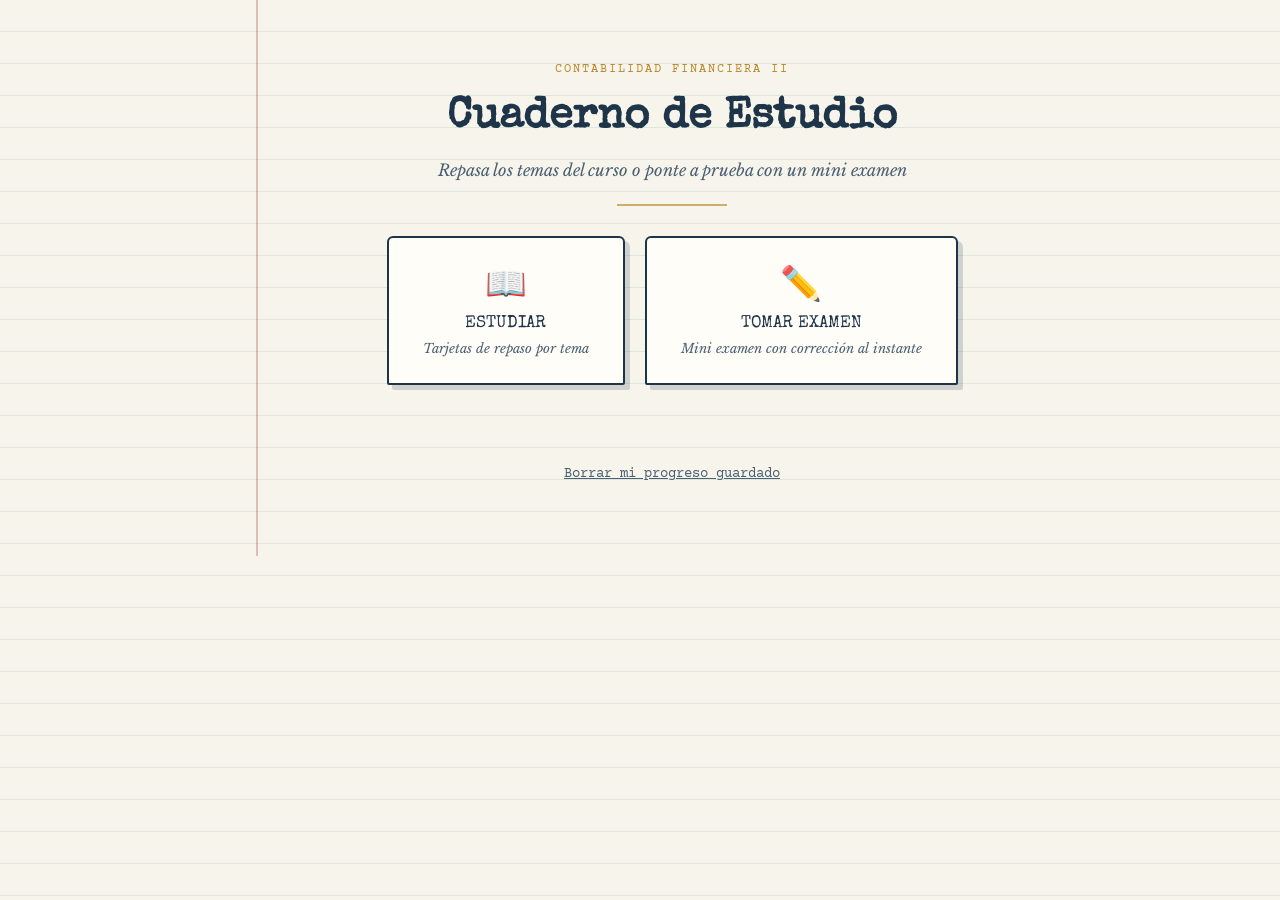
==== commit f35792c3: "Add files via upload" ====
--- a/index.html
+++ b/index.html
@@ -3,239 +3,774 @@
 <head>
 <meta charset="UTF-8">
 <meta name="viewport" content="width=device-width, initial-scale=1.0">
-<title>Contabilidad Lab - Pasivos</title>
+<title>Contabilidad Financiera II — Cuaderno de Estudio</title>
+<link rel="preconnect" href="https://fonts.googleapis.com">
+<link href="https://fonts.googleapis.com/css2?family=Special+Elite&family=Libre+Baskerville:ital,wght@0,400;0,700;1,400&family=Courier+Prime:wght@400;700&display=swap" rel="stylesheet">
 <style>
-:root{
-  --azul:#003B71; --azul2:#005AA9; --celeste:#00A7E1; --texto:#142033;
-  --muted:#667085; --linea:#DCE8F2; --ok:#11824A; --bad:#C7352E; --warn:#F4B000;
-}
-*{box-sizing:border-box}
-body{margin:0;font-family:Arial,Helvetica,sans-serif;background:radial-gradient(circle at top left,rgba(0,167,225,.18),transparent 28%),linear-gradient(135deg,#f8fbff,#eef7fc 55%,#fff);color:var(--texto);min-height:100vh}
-.app{max-width:1100px;margin:auto;padding:18px}
-.hero{background:linear-gradient(135deg,var(--azul),var(--azul2));color:white;border-radius:28px;padding:26px;box-shadow:0 22px 48px rgba(0,59,113,.22);position:relative;overflow:hidden}
-.hero:after{content:"";position:absolute;right:-60px;top:-60px;width:210px;height:210px;border-radius:50%;background:rgba(0,167,225,.35)}
-.brand{position:relative;z-index:2;display:flex;gap:14px;align-items:center}
-.logo{width:58px;height:58px;border-radius:18px;background:white;color:var(--azul);display:grid;place-items:center;font-size:25px;font-weight:1000}
-h1{margin:0;font-size:34px;letter-spacing:-.04em}.sub{margin:7px 0 0;opacity:.92;max-width:760px;line-height:1.45;position:relative;z-index:2}
-.panel{background:rgba(255,255,255,.92);border:1px solid rgba(255,255,255,.9);backdrop-filter:blur(12px);border-radius:26px;padding:22px;margin-top:18px;box-shadow:0 15px 35px rgba(0,59,113,.12)}
-.grid{display:grid;grid-template-columns:repeat(4,1fr);gap:12px}
-.stat{background:#fff;border:1px solid var(--linea);border-radius:18px;padding:15px;min-height:98px}.stat b{display:block;color:var(--azul);font-size:27px}.stat span{color:var(--muted);font-size:14px;line-height:1.35}
-button,select,input{border:0;border-radius:15px;padding:12px 15px;font-weight:800;font-size:15px}
-button{cursor:pointer;transition:.18s}button:hover{transform:translateY(-1px)}select,input{border:1px solid var(--linea);background:white}
-.primary{background:linear-gradient(135deg,var(--azul),var(--azul2));color:white;box-shadow:0 10px 22px rgba(0,59,113,.2)}.secondary{background:#EAF7FC;color:var(--azul);border:1px solid #C9EEF9}.ghost{background:white;color:var(--azul);border:1px solid var(--linea)}
-.controls{display:flex;gap:10px;flex-wrap:wrap;align-items:center;margin-top:18px}.hidden{display:none!important}
-.topbar{display:flex;justify-content:space-between;align-items:center;gap:12px;margin-bottom:14px}.pills{display:flex;gap:8px;flex-wrap:wrap}.pill{background:#EAF7FC;border:1px solid #C9EEF9;color:var(--azul);border-radius:999px;padding:8px 12px;font-size:13px;font-weight:900}
-.progress{height:13px;background:#DCEBF5;border-radius:999px;overflow:hidden;margin:12px 0 18px}.bar{height:100%;width:0;background:linear-gradient(90deg,var(--celeste),var(--azul));transition:.3s}
-.card{background:white;border:1px solid var(--linea);border-radius:24px;padding:22px;animation:pop .22s ease}@keyframes pop{from{opacity:.3;transform:translateY(8px)}to{opacity:1;transform:none}}
-.topic{text-transform:uppercase;letter-spacing:.08em;color:var(--celeste);font-weight:1000;font-size:13px}h2{font-size:25px;line-height:1.3;margin:9px 0 18px}
-.options{display:grid;gap:11px}.option{width:100%;display:flex;gap:12px;align-items:flex-start;text-align:left;background:#F8FBFF;border:2px solid #E2ECF5;border-radius:18px;color:var(--texto);line-height:1.35}.option.selected{outline:3px solid var(--celeste);background:#F0FBFF}
-.letter{flex:0 0 34px;width:34px;height:34px;border-radius:50%;background:#E6F5FB;color:var(--azul);display:grid;place-items:center;font-weight:1000}
-.correct{border-color:var(--ok)!important;background:#EAF8F0!important}.correct .letter{background:var(--ok);color:white}.wrong{border-color:var(--bad)!important;background:#FFF0EF!important}.wrong .letter{background:var(--bad);color:white}
-.learn{margin-top:15px;border-left:6px solid var(--warn);background:#FFF8DF;border-radius:16px;padding:16px;line-height:1.58;box-shadow:0 8px 18px rgba(244,176,0,.12)}.learn b{color:#7A5300}.answer-title{font-size:16px;margin-bottom:6px}.tip{margin-top:10px;padding-top:10px;border-top:1px solid rgba(122,83,0,.18)}
-.order-item{display:flex;gap:10px;align-items:center;background:#F8FBFF;border:1px solid var(--linea);border-radius:16px;padding:10px;margin:8px 0}.order-item input{width:75px}
-.scoreWrap{text-align:center}.score{font-size:54px;font-weight:1000;color:var(--azul);margin:8px 0}.review-card{background:white;border:1px solid var(--linea);border-radius:18px;padding:16px;margin-top:12px}
-.studyGrid{display:grid;grid-template-columns:repeat(2,1fr);gap:12px}.study{background:#F8FBFF;border:1px solid var(--linea);border-radius:18px;padding:15px;line-height:1.45}
-@media(max-width:760px){.app{padding:12px}.grid,.studyGrid{grid-template-columns:1fr}.hero,.panel{border-radius:20px;padding:17px}h1{font-size:27px}h2{font-size:20px}.topbar{flex-direction:column;align-items:flex-start}}
+  :root{
+    --paper:#F7F4EC;
+    --paper-line:#DCE8DD;
+    --ink:#1E3448;
+    --ink-soft:#4B6072;
+    --red:#A73B3B;
+    --green:#2F6B4F;
+    --gold:#B8862B;
+    --card-bg:#FFFDF8;
+    --shadow:rgba(30,52,72,0.18);
+    --font-display:'Special Elite', cursive;
+    --font-body:'Libre Baskerville', Georgia, serif;
+    --font-mono:'Courier Prime','Courier New',monospace;
+  }
+  *{box-sizing:border-box;}
+  html,body{margin:0;padding:0;}
+  body{
+    background-color:var(--paper);
+    background-image:repeating-linear-gradient(to bottom, transparent, transparent 31px, var(--paper-line) 31px, var(--paper-line) 32px);
+    font-family:var(--font-body);
+    color:var(--ink);
+    min-height:100vh;
+    line-height:1.5;
+  }
+  .app-shell{max-width:880px;margin:0 auto;padding:20px 20px 70px;position:relative;}
+  @media (min-width:640px){
+    .app-shell{padding-left:84px;}
+    .app-shell::before{content:'';position:absolute;top:0;bottom:0;left:56px;width:2px;background:var(--red);opacity:0.3;}
+  }
+  button{font-family:inherit;}
+  button:focus-visible, .option-row:focus-visible, input:focus-visible{outline:3px solid var(--gold);outline-offset:2px;}
+  @media (prefers-reduced-motion: reduce){
+    *{animation:none !important;transition:none !important;}
+  }
+
+  /* Topbar */
+  .topbar{display:flex;align-items:center;justify-content:space-between;margin-bottom:18px;flex-wrap:wrap;gap:8px;}
+  .topbar .crumbs{font-family:var(--font-mono);font-size:0.82rem;color:var(--ink-soft);}
+  .link-btn{background:none;border:none;color:var(--ink-soft);cursor:pointer;font-family:var(--font-mono);font-size:0.85rem;text-decoration:underline;padding:4px 2px;}
+  .link-btn:hover{color:var(--ink);}
+
+  /* Home */
+  .home-hero{text-align:center;padding:40px 12px 20px;}
+  .home-hero .eyebrow{font-family:var(--font-mono);font-size:0.78rem;letter-spacing:2px;color:var(--gold);text-transform:uppercase;}
+  .home-hero h1{font-family:var(--font-display);font-size:clamp(1.6rem,5vw,2.7rem);margin:8px 0 6px;color:var(--ink);}
+  .home-hero p.subtitle{font-style:italic;color:var(--ink-soft);margin:0 0 22px;font-size:1.02rem;}
+  .ledger-rule{height:2px;background:var(--gold);width:110px;margin:0 auto 30px;opacity:0.65;}
+  .mode-tabs{display:flex;gap:20px;justify-content:center;flex-wrap:wrap;margin-bottom:10px;}
+  .mode-tab{background:var(--card-bg);border:2px solid var(--ink);border-radius:6px 6px 2px 2px;padding:26px 34px;min-width:190px;cursor:pointer;box-shadow:5px 5px 0 var(--shadow);transition:transform 0.15s;font-family:var(--font-display);font-size:1.05rem;color:var(--ink);text-align:center;}
+  .mode-tab:hover{transform:translateY(-4px) rotate(-1deg);}
+  .mode-tab .icon{display:block;font-size:2.1rem;margin-bottom:10px;}
+  .mode-tab .desc{display:block;font-family:var(--font-body);font-style:italic;font-size:0.82rem;color:var(--ink-soft);margin-top:8px;}
+  .home-footer{text-align:center;margin-top:44px;}
+
+  /* Topic list */
+  .section-title{font-family:var(--font-display);font-size:1.3rem;margin:6px 0 4px;}
+  .section-hint{font-family:var(--font-body);font-style:italic;color:var(--ink-soft);margin:0 0 18px;font-size:0.95rem;}
+  .topic-list{display:grid;gap:11px;margin-top:6px;}
+  .topic-row{display:flex;align-items:center;gap:14px;background:var(--card-bg);border:1px solid var(--paper-line);border-left:4px solid var(--ink);padding:15px 17px;border-radius:3px;cursor:pointer;box-shadow:2px 2px 0 var(--shadow);transition:transform 0.12s,border-color 0.12s;text-align:left;width:100%;}
+  .topic-row:hover{transform:translateX(4px);border-left-color:var(--gold);}
+  .topic-row .icon{font-size:1.5rem;flex-shrink:0;}
+  .topic-row .meta{flex:1;}
+  .topic-row .name{font-weight:700;color:var(--ink);}
+  .topic-row .count{display:block;font-family:var(--font-mono);font-size:0.75rem;color:var(--ink-soft);margin-top:2px;}
+  .topic-row .badge{font-family:var(--font-mono);font-size:0.76rem;background:var(--paper);border:1px solid var(--gold);color:var(--gold);padding:3px 9px;border-radius:10px;white-space:nowrap;}
+  .topic-row.general{border-left-color:var(--gold);background:linear-gradient(90deg,#FFF9EC,var(--card-bg));margin-bottom:6px;}
+
+  /* Flashcards */
+  .study-topbar{font-family:var(--font-mono);font-size:0.85rem;color:var(--ink-soft);text-align:center;margin-bottom:6px;}
+  .flashcard-wrap{perspective:1300px;max-width:520px;margin:20px auto;height:300px;}
+  .flashcard{position:relative;width:100%;height:100%;cursor:pointer;transition:transform 0.5s;transform-style:preserve-3d;}
+  .flashcard.flipped{transform:rotateY(180deg);}
+  .flash-face{position:absolute;inset:0;backface-visibility:hidden;border-radius:8px;border:2px solid var(--ink);background:var(--card-bg);box-shadow:5px 5px 0 var(--shadow);display:flex;flex-direction:column;align-items:center;justify-content:center;padding:26px;text-align:center;}
+  .flash-face.back{transform:rotateY(180deg);background:#FBF6E8;}
+  .flash-face .tag{position:absolute;top:12px;left:14px;font-family:var(--font-mono);font-size:0.68rem;color:var(--ink-soft);text-transform:uppercase;letter-spacing:1px;}
+  .flash-face .label{font-family:var(--font-mono);font-size:0.72rem;color:var(--gold);letter-spacing:1.5px;margin-bottom:12px;text-transform:uppercase;}
+  .flash-face h2{font-family:var(--font-display);font-size:1.3rem;margin:0;color:var(--ink);}
+  .flash-face p{font-family:var(--font-body);font-size:0.98rem;line-height:1.55;margin:0;color:var(--ink-soft);}
+  .flash-hint{text-align:center;font-family:var(--font-mono);font-size:0.75rem;color:var(--ink-soft);margin-top:-10px;margin-bottom:14px;}
+  .study-nav{display:flex;justify-content:center;align-items:center;gap:18px;margin-top:8px;}
+  .nav-btn{background:var(--ink);color:#fff;border:none;width:42px;height:42px;border-radius:50%;font-size:1.2rem;cursor:pointer;}
+  .nav-btn:disabled{opacity:0.3;cursor:default;}
+  .progress-dots{font-family:var(--font-mono);font-size:0.85rem;color:var(--ink-soft);}
+
+  /* Exam */
+  .progress-bar{height:6px;background:var(--paper-line);border-radius:3px;overflow:hidden;margin-bottom:18px;}
+  .progress-fill{height:100%;background:var(--gold);transition:width 0.3s;}
+  .exam-paper{background:var(--card-bg);border:1px solid var(--paper-line);border-left:4px solid var(--red);border-radius:2px;padding:26px;box-shadow:4px 4px 0 var(--shadow);position:relative;}
+  .exam-paper .qtag{font-family:var(--font-mono);color:var(--red);font-size:0.8rem;margin-bottom:10px;letter-spacing:0.5px;}
+  .exam-paper h3{font-family:var(--font-body);font-weight:700;font-size:1.12rem;line-height:1.45;margin:0 0 20px;color:var(--ink);}
+  .option-list{display:flex;flex-direction:column;gap:10px;}
+  .option-row{display:flex;align-items:center;gap:12px;border:1px solid var(--paper-line);padding:12px 14px;border-radius:4px;cursor:pointer;font-family:var(--font-body);background:#fff;font-size:0.98rem;color:var(--ink);text-align:left;width:100%;}
+  .option-row .letter{font-family:var(--font-mono);font-weight:700;color:var(--ink-soft);width:20px;flex-shrink:0;}
+  .option-row:hover:not(:disabled){border-color:var(--ink);}
+  .option-row.selected{border-color:var(--gold);background:#FFF9EC;}
+  .option-row.correct{border-color:var(--green);background:#EAF5EE;}
+  .option-row.incorrect{border-color:var(--red);background:#FBEAEA;}
+  .option-row:disabled{cursor:default;}
+  .tf-buttons{display:flex;gap:16px;}
+  .tf-btn{flex:1;padding:20px;font-family:var(--font-display);font-size:1.05rem;border:2px solid var(--ink);border-radius:5px;cursor:pointer;background:#fff;color:var(--ink);}
+  .tf-btn:disabled{cursor:default;}
+  .tf-btn.correct{background:#EAF5EE;border-color:var(--green);color:var(--green);}
+  .tf-btn.incorrect{background:#FBEAEA;border-color:var(--red);color:var(--red);}
+  .numeric-row{display:flex;align-items:center;gap:8px;flex-wrap:wrap;}
+  .numeric-row .prefix{font-family:var(--font-mono);font-weight:700;font-size:1.05rem;}
+  .numeric-row input{font-family:var(--font-mono);font-size:1.05rem;padding:10px 12px;border:1px solid var(--ink-soft);border-radius:4px;flex:1;min-width:140px;}
+  .check-btn{margin-top:16px;background:var(--ink);color:#fff;border:none;padding:11px 22px;font-family:var(--font-display);border-radius:4px;cursor:pointer;font-size:0.92rem;}
+  .check-btn:disabled{opacity:0.4;cursor:default;}
+  .stamp{display:inline-block;font-family:var(--font-display);border:3px double;padding:7px 16px;border-radius:6px;transform:rotate(-7deg);font-size:1.02rem;letter-spacing:1px;animation:stampIn 0.4s ease-out;margin-bottom:4px;}
+  .stamp.ok{color:var(--green);border-color:var(--green);}
+  .stamp.bad{color:var(--red);border-color:var(--red);}
+  @keyframes stampIn{0%{transform:scale(2) rotate(-7deg);opacity:0;}60%{transform:scale(0.92) rotate(-7deg);opacity:1;}100%{transform:scale(1) rotate(-7deg);}}
+  .explain-note{margin-top:14px;padding:13px 15px;background:#FFF9EC;border-left:3px solid var(--gold);font-style:italic;color:var(--ink-soft);border-radius:2px;font-size:0.94rem;}
+  .exam-actions{margin-top:20px;text-align:right;}
+
+  /* Results */
+  .results-stamp-wrap{text-align:center;padding:18px 0 28px;}
+  .big-stamp{display:inline-block;font-family:var(--font-display);font-size:1.5rem;border:4px double;padding:14px 28px;border-radius:10px;transform:rotate(-5deg);}
+  .score-line{font-family:var(--font-mono);font-size:1.25rem;margin-top:14px;}
+  .review-toggle{display:block;margin:18px auto 0;}
+  .review-list{margin-top:16px;}
+  .review-item{border-bottom:1px solid var(--paper-line);padding:14px 4px;}
+  .review-item .rtag{font-family:var(--font-mono);font-size:0.72rem;color:var(--ink-soft);text-transform:uppercase;}
+  .review-item .rq{font-weight:700;margin:4px 0 6px;}
+  .review-item .ryour{font-family:var(--font-mono);font-size:0.88rem;}
+  .review-item .ryour.ok{color:var(--green);}
+  .review-item .ryour.bad{color:var(--red);}
+  .review-item .rexplain{font-style:italic;color:var(--ink-soft);font-size:0.9rem;margin-top:6px;}
+
+  /* Buttons */
+  .btn{font-family:var(--font-display);background:var(--ink);color:#fff;border:none;padding:12px 22px;border-radius:4px;cursor:pointer;font-size:0.92rem;}
+  .btn.secondary{background:transparent;color:var(--ink);border:2px solid var(--ink);}
+  .btn.gold{background:var(--gold);}
+  .actions-row{display:flex;gap:12px;flex-wrap:wrap;margin-top:24px;justify-content:center;}
+  .empty-note{text-align:center;color:var(--ink-soft);font-style:italic;padding:40px 10px;}
 </style>
 </head>
 <body>
-<div class="app">
-<section class="hero"><div class="brand"><div class="logo">U</div><div><h1>Contabilidad Lab</h1><b>Pasivos · Contabilidad Financiera II</b></div></div></section>
-<section id="start" class="panel">
-<div class="grid"><div class="stat"><b>100</b><span>preguntas revisadas</span></div><div class="stat"><b>50/50</b><span>teoría + escenarios</span></div><div class="stat"><b>5</b><span>formatos de práctica</span></div><div class="stat"><b>10</b><span>máximo por intento</span></div></div>
-<div class="controls"><label><b>Cantidad:</b></label><select id="count"><option>5</option><option selected>10</option></select><button class="primary" onclick="startQuiz('practice')">Modo práctica</button><button class="secondary" onclick="startQuiz('exam')">Modo examen</button><button class="ghost" onclick="showStudy()">Tarjetas rápidas</button></div>
-</section>
-<section id="quiz" class="panel hidden"><div class="topbar"><div class="pills"><span class="pill" id="counter"></span><span class="pill" id="typePill"></span><span class="pill" id="sourcePill"></span></div><button class="secondary" onclick="home()">Salir</button></div><div class="progress"><div class="bar" id="bar"></div></div><div class="card"><div class="topic" id="topic"></div><h2 id="prompt"></h2><div id="answerArea"></div><div id="feedback" class="learn hidden"></div><div class="controls"><button id="checkBtn" class="primary" onclick="checkAnswer()">Responder</button><button id="giveUpBtn" class="ghost" onclick="giveUp()">No sé / Ver respuesta</button><button id="nextBtn" class="primary hidden" onclick="nextQ()">Siguiente</button></div></div></section>
-<section id="result" class="panel hidden"><div class="scoreWrap"><div class="pill">Resultado final</div><div class="score" id="scoreText"></div><p id="msg"></p><button class="primary" onclick="startQuiz(mode)">Nuevo intento</button><button class="secondary" onclick="review()">Repasar fallos</button><button class="ghost" onclick="home()">Inicio</button></div><div id="review"></div></section>
-<section id="study" class="panel hidden"><div class="topbar"><h2 style="margin:0">Tarjetas rápidas</h2><button class="secondary" onclick="home()">Volver</button></div><div class="studyGrid"><div class="study"><b>Devengo:</b> registra cuando nace la obligación, no cuando se paga.</div><div class="study"><b>Corriente:</b> vence en 12 meses o menos.</div><div class="study"><b>No corriente:</b> vence en más de 12 meses.</div><div class="study"><b>ITBIS:</b> cobrado menos pagado.</div><div class="study"><b>Provisión:</b> obligación probable y estimada.</div><div class="study"><b>Anticipo:</b> efectivo recibido antes de entregar; sigue siendo pasivo.</div></div></section>
-</div>
+<div class="app-shell" id="app"></div>
+
 <script>
-const QUESTIONS = [{"kind": "fill", "source": "direct", "topic": "Pasivos", "prompt": "Un pasivo es una ______ económica que la empresa debe liquidar en el futuro.", "learn": "Un pasivo representa una obligación económica: una deuda, compromiso o pago pendiente que surge de hechos pasados.<br><br>Un pasivo no se define por si ya se pagó o no, sino porque existe una obligación presente o futura que nace de una transacción pasada.<br><br>La palabra o respuesta esperada es <b>obligacion</b>. Esa respuesta completa la idea porque es el término técnico que conecta con el concepto evaluado.<br><br>Consejo de examen: no respondas solo por memoria; pregúntate si la empresa debe pagar, entregar, retener o cumplir algo en el futuro. Si la respuesta es sí, probablemente estás analizando un pasivo.", "accepted": ["obligacion", "obligación"]}, {"kind": "fill", "source": "direct", "topic": "Pasivos corrientes", "prompt": "Un pasivo que vence en 12 meses o menos se clasifica como pasivo ______.", "learn": "La palabra clave es corriente. Si vence en 12 meses o menos, pertenece al pasivo corriente.<br><br>La pista principal es el plazo: si vence en 12 meses o menos o dentro del ciclo operativo, se presenta como pasivo corriente.<br><br>La palabra o respuesta esperada es <b>corriente</b>. Esa respuesta completa la idea porque es el término técnico que conecta con el concepto evaluado.<br><br>Consejo de examen: no respondas solo por memoria; pregúntate si la empresa debe pagar, entregar, retener o cumplir algo en el futuro. Si la respuesta es sí, probablemente estás analizando un pasivo.", "accepted": ["corriente"]}, {"kind": "fill", "source": "direct", "topic": "Pasivos no corrientes", "prompt": "Un préstamo con vencimiento mayor a 12 meses se clasifica como pasivo no ______.", "learn": "No corriente significa que la obligación vence a largo plazo, normalmente después de 12 meses.<br><br>La razón principal es el vencimiento. Si la obligación vence después de 12 meses, se clasifica como no corriente; si una parte vence pronto, esa parte se separa como corriente.<br><br>La palabra o respuesta esperada es <b>corriente</b>. Esa respuesta completa la idea porque es el término técnico que conecta con el concepto evaluado.<br><br>Consejo de examen: no respondas solo por memoria; pregúntate si la empresa debe pagar, entregar, retener o cumplir algo en el futuro. Si la respuesta es sí, probablemente estás analizando un pasivo.", "accepted": ["corriente"]}, {"kind": "fill", "source": "direct", "topic": "Devengo", "prompt": "Según el principio de ______, el pasivo se registra cuando surge la obligación y no cuando se paga.", "learn": "El devengo obliga a reconocer gastos y pasivos cuando ocurren, aunque el efectivo se pague después.<br><br>El devengo separa el registro contable del pago. La obligación se reconoce cuando ocurre el hecho económico, aunque el efectivo salga después.<br><br>La palabra o respuesta esperada es <b>devengo</b>. Esa respuesta completa la idea porque es el término técnico que conecta con el concepto evaluado.<br><br>Consejo de examen: no respondas solo por memoria; pregúntate si la empresa debe pagar, entregar, retener o cumplir algo en el futuro. Si la respuesta es sí, probablemente estás analizando un pasivo.", "accepted": ["devengo"]}, {"kind": "fill", "source": "direct", "topic": "Cuentas por pagar", "prompt": "Las cuentas por pagar a ______ nacen por compras a crédito relacionadas con la operación del negocio.", "learn": "Los proveedores son quienes venden bienes o servicios operativos a crédito. Esa deuda se registra como cuenta por pagar.<br><br>Las cuentas por pagar nacen cuando la empresa recibe bienes o servicios a crédito. La empresa ya obtuvo el beneficio y quedó debiendo.<br><br>La palabra o respuesta esperada es <b>proveedores</b>. Esa respuesta completa la idea porque es el término técnico que conecta con el concepto evaluado.<br><br>Consejo de examen: no respondas solo por memoria; pregúntate si la empresa debe pagar, entregar, retener o cumplir algo en el futuro. Si la respuesta es sí, probablemente estás analizando un pasivo.", "accepted": ["proveedores"]}, {"kind": "fill", "source": "direct", "topic": "NIC 37", "prompt": "La NIC ______ trata las provisiones y los pasivos contingentes.", "learn": "La NIC 37 regula provisiones, pasivos contingentes y activos contingentes.<br><br>Esta norma se usa cuando hay incertidumbre, como provisiones y contingencias. La clave es evaluar probabilidad y capacidad de estimar el monto.<br><br>La palabra o respuesta esperada es <b>37</b>. Esa respuesta completa la idea porque es el término técnico que conecta con el concepto evaluado.<br><br>Consejo de examen: no respondas solo por memoria; pregúntate si la empresa debe pagar, entregar, retener o cumplir algo en el futuro. Si la respuesta es sí, probablemente estás analizando un pasivo.", "accepted": ["37"]}, {"kind": "fill", "source": "direct", "topic": "NIIF 16", "prompt": "La NIIF ______ se relaciona con arrendamientos y puede generar pasivos por pagos futuros.", "learn": "La NIIF 16 cambió el tratamiento de muchos arrendamientos, reconociendo obligaciones por pagos futuros.<br><br>En arrendamientos, muchas veces existe obligación por pagos futuros. Esa obligación puede reconocerse como pasivo.<br><br>La palabra o respuesta esperada es <b>16</b>. Esa respuesta completa la idea porque es el término técnico que conecta con el concepto evaluado.<br><br>Consejo de examen: no respondas solo por memoria; pregúntate si la empresa debe pagar, entregar, retener o cumplir algo en el futuro. Si la respuesta es sí, probablemente estás analizando un pasivo.", "accepted": ["16"]}, {"kind": "fill", "source": "direct", "topic": "NIIF 15", "prompt": "Los anticipos de clientes se mantienen como ______ hasta cumplir la obligación con el cliente.", "learn": "Si la empresa recibe dinero antes de entregar, todavía debe cumplir. Por eso no es ingreso ganado inmediatamente.<br><br>Cuando el cliente paga antes de recibir el bien o servicio, la empresa mantiene una obligación con ese cliente.<br><br>La palabra o respuesta esperada es <b>pasivo</b>. Esa respuesta completa la idea porque es el término técnico que conecta con el concepto evaluado.<br><br>Consejo de examen: no respondas solo por memoria; pregúntate si la empresa debe pagar, entregar, retener o cumplir algo en el futuro. Si la respuesta es sí, probablemente estás analizando un pasivo.", "accepted": ["pasivo", "pasivos"]}, {"kind": "fill", "source": "direct", "topic": "Acumulaciones", "prompt": "Los salarios devengados pero no pagados son una ______ porque la obligación ya existe.", "learn": "Una acumulación es un gasto incurrido no pagado, con obligación cierta.<br><br>Una acumulación es un gasto ya incurrido pero no pagado, como salarios trabajados y pendientes.<br><br>La palabra o respuesta esperada es <b>acumulacion</b>. Esa respuesta completa la idea porque es el término técnico que conecta con el concepto evaluado.<br><br>Consejo de examen: no respondas solo por memoria; pregúntate si la empresa debe pagar, entregar, retener o cumplir algo en el futuro. Si la respuesta es sí, probablemente estás analizando un pasivo.", "accepted": ["acumulacion", "acumulación"]}, {"kind": "fill", "source": "direct", "topic": "Provisiones", "prompt": "Una obligación probable pero incierta en monto o fecha se registra como ______ si puede estimarse razonablemente.", "learn": "Las provisiones se usan para obligaciones estimadas como garantías o litigios probables.<br><br>Una provisión no es una deuda exacta, sino una obligación probable estimada en monto o fecha.<br><br>La palabra o respuesta esperada es <b>provision</b>. Esa respuesta completa la idea porque es el término técnico que conecta con el concepto evaluado.<br><br>Consejo de examen: no respondas solo por memoria; pregúntate si la empresa debe pagar, entregar, retener o cumplir algo en el futuro. Si la respuesta es sí, probablemente estás analizando un pasivo.", "accepted": ["provision", "provisión"]}, {"kind": "fill", "source": "direct", "topic": "Nómina", "prompt": "La nómina por pagar representa ______ acumulados pendientes de pago.", "learn": "La empresa debe a los empleados por trabajo ya realizado; por eso es un pasivo corriente.<br><br>Si el empleado ya trabajó, la empresa tiene obligación de pagarle. Por eso surge nómina o salarios por pagar.<br><br>La palabra o respuesta esperada es <b>salarios</b>. Esa respuesta completa la idea porque es el término técnico que conecta con el concepto evaluado.<br><br>Consejo de examen: no respondas solo por memoria; pregúntate si la empresa debe pagar, entregar, retener o cumplir algo en el futuro. Si la respuesta es sí, probablemente estás analizando un pasivo.", "accepted": ["salarios"]}, {"kind": "fill", "source": "direct", "topic": "Retenciones", "prompt": "El ISR, AFP o SFS retenido al empleado se registra como una cuenta por ______.", "learn": "La empresa retiene dinero que debe entregar a terceros; por eso se registra como pasivo por pagar.<br><br>Las retenciones no son ingresos de la empresa; son montos retenidos para entregarse a terceros.<br><br>La palabra o respuesta esperada es <b>pagar</b>. Esa respuesta completa la idea porque es el término técnico que conecta con el concepto evaluado.<br><br>Consejo de examen: no respondas solo por memoria; pregúntate si la empresa debe pagar, entregar, retener o cumplir algo en el futuro. Si la respuesta es sí, probablemente estás analizando un pasivo.", "accepted": ["pagar"]}, {"kind": "fill", "source": "direct", "topic": "ITBIS", "prompt": "La tasa general de ITBIS trabajada en clase es ______%.", "learn": "El material usa el 18% como tasa general de ITBIS para ventas y servicios gravados.<br><br>El ITBIS cobrado al cliente se controla porque la empresa debe declararlo y puede compensarlo con ITBIS pagado.<br><br>La palabra o respuesta esperada es <b>18</b>. Esa respuesta completa la idea porque es el término técnico que conecta con el concepto evaluado.<br><br>Consejo de examen: no respondas solo por memoria; pregúntate si la empresa debe pagar, entregar, retener o cumplir algo en el futuro. Si la respuesta es sí, probablemente estás analizando un pasivo.", "accepted": ["18"]}, {"kind": "fill", "source": "direct", "topic": "ITBIS por pagar", "prompt": "El ITBIS por pagar se calcula como ITBIS cobrado menos ITBIS ______.", "learn": "La empresa compara lo cobrado a clientes con lo pagado a proveedores; la diferencia puede ser por pagar.<br><br>Se calcula comparando el ITBIS cobrado a clientes contra el ITBIS pagado en compras.<br><br>La palabra o respuesta esperada es <b>pagado</b>. Esa respuesta completa la idea porque es el término técnico que conecta con el concepto evaluado.<br><br>Consejo de examen: no respondas solo por memoria; pregúntate si la empresa debe pagar, entregar, retener o cumplir algo en el futuro. Si la respuesta es sí, probablemente estás analizando un pasivo.", "accepted": ["pagado"]}, {"kind": "fill", "source": "direct", "topic": "ISR", "prompt": "El ISR de empresas se relaciona principalmente con las utilidades ______.", "learn": "El impuesto sobre la renta empresarial se calcula sobre la renta o utilidad neta cuando aplica.<br><br>El ISR se relaciona con renta o utilidad. Mientras no se liquide, representa una obligación fiscal.<br><br>La palabra o respuesta esperada es <b>netas</b>. Esa respuesta completa la idea porque es el término técnico que conecta con el concepto evaluado.<br><br>Consejo de examen: no respondas solo por memoria; pregúntate si la empresa debe pagar, entregar, retener o cumplir algo en el futuro. Si la respuesta es sí, probablemente estás analizando un pasivo.", "accepted": ["netas"]}, {"kind": "fill", "source": "direct", "topic": "Porción corriente", "prompt": "La parte de una deuda de largo plazo que vence en el próximo año se llama porción ______.", "learn": "Aunque la deuda sea a largo plazo, la parte que vence dentro de 12 meses se presenta como corriente.<br><br>Sirve para mostrar qué parte de una deuda larga vence en los próximos 12 meses.<br><br>La palabra o respuesta esperada es <b>corriente</b>. Esa respuesta completa la idea porque es el término técnico que conecta con el concepto evaluado.<br><br>Consejo de examen: no respondas solo por memoria; pregúntate si la empresa debe pagar, entregar, retener o cumplir algo en el futuro. Si la respuesta es sí, probablemente estás analizando un pasivo.", "accepted": ["corriente"]}, {"kind": "fill", "source": "direct", "topic": "Bonos", "prompt": "Los bonos por pagar representan deuda ______ por la empresa.", "learn": "Cuando una empresa emite bonos, asume una obligación financiera con los tenedores de esos bonos.<br><br>Los bonos por pagar son deuda emitida. La empresa recibe financiamiento y luego debe pagar a los tenedores.<br><br>La palabra o respuesta esperada es <b>emitida</b>. Esa respuesta completa la idea porque es el término técnico que conecta con el concepto evaluado.<br><br>Consejo de examen: no respondas solo por memoria; pregúntate si la empresa debe pagar, entregar, retener o cumplir algo en el futuro. Si la respuesta es sí, probablemente estás analizando un pasivo.", "accepted": ["emitida"]}, {"kind": "fill", "source": "direct", "topic": "Leasing", "prompt": "Un leasing financiero puede reconocerse como pasivo por el valor presente de pagos ______.", "learn": "El arrendamiento financiero genera una obligación de pagos futuros.<br><br>El leasing financiero genera pagos futuros obligatorios y puede reconocerse como pasivo.<br><br>La palabra o respuesta esperada es <b>futuros</b>. Esa respuesta completa la idea porque es el término técnico que conecta con el concepto evaluado.<br><br>Consejo de examen: no respondas solo por memoria; pregúntate si la empresa debe pagar, entregar, retener o cumplir algo en el futuro. Si la respuesta es sí, probablemente estás analizando un pasivo.", "accepted": ["futuros"]}, {"kind": "fill", "source": "direct", "topic": "Anticipos", "prompt": "Los anticipos de clientes son pagos recibidos antes de ______ el bien o servicio.", "learn": "Hasta que la empresa cumpla, el anticipo es una obligación con el cliente.<br><br>Un anticipo no es ingreso ganado automáticamente; primero es una obligación de entregar o prestar algo.<br><br>La palabra o respuesta esperada es <b>entregar</b>. Esa respuesta completa la idea porque es el término técnico que conecta con el concepto evaluado.<br><br>Consejo de examen: no respondas solo por memoria; pregúntate si la empresa debe pagar, entregar, retener o cumplir algo en el futuro. Si la respuesta es sí, probablemente estás analizando un pasivo.", "accepted": ["entregar", "prestar"]}, {"kind": "fill", "source": "direct", "topic": "Dividendos", "prompt": "Los dividendos declarados pero no pagados se registran como dividendos por ______.", "learn": "Al declararlos, nace una obligación con los accionistas.<br><br>Al declarar dividendos, la empresa asume un compromiso con accionistas.<br><br>La palabra o respuesta esperada es <b>pagar</b>. Esa respuesta completa la idea porque es el término técnico que conecta con el concepto evaluado.<br><br>Consejo de examen: no respondas solo por memoria; pregúntate si la empresa debe pagar, entregar, retener o cumplir algo en el futuro. Si la respuesta es sí, probablemente estás analizando un pasivo.", "accepted": ["pagar"]}, {"kind": "fill", "source": "direct", "topic": "IPI", "prompt": "El IPI es un impuesto relacionado con la ______ inmobiliaria.", "learn": "El impuesto sobre propiedad inmobiliaria se relaciona con propiedades y su valor catastral.<br><br>El IPI puede generar una obligación fiscal relacionada con propiedades inmobiliarias.<br><br>La palabra o respuesta esperada es <b>propiedad</b>. Esa respuesta completa la idea porque es el término técnico que conecta con el concepto evaluado.<br><br>Consejo de examen: no respondas solo por memoria; pregúntate si la empresa debe pagar, entregar, retener o cumplir algo en el futuro. Si la respuesta es sí, probablemente estás analizando un pasivo.", "accepted": ["propiedad"]}, {"kind": "fill", "source": "direct", "topic": "Sanciones", "prompt": "La declaración tributaria fuera de plazo puede generar multas e intereses ______.", "learn": "El incumplimiento fiscal puede provocar multas, recargos e intereses moratorios.<br><br>No cumplir con impuestos puede generar multas, recargos e intereses.<br><br>La palabra o respuesta esperada es <b>moratorios</b>. Esa respuesta completa la idea porque es el término técnico que conecta con el concepto evaluado.<br><br>Consejo de examen: no respondas solo por memoria; pregúntate si la empresa debe pagar, entregar, retener o cumplir algo en el futuro. Si la respuesta es sí, probablemente estás analizando un pasivo.", "accepted": ["moratorios"]}, {"kind": "fill", "source": "direct", "topic": "Pasivo contingente", "prompt": "Una obligación potencial que depende de un evento futuro incierto se llama pasivo ______.", "learn": "Una contingencia depende de que ocurra o no un hecho futuro.<br><br>Depende de un evento futuro incierto. No se trata igual que una cuenta por pagar exacta.<br><br>La palabra o respuesta esperada es <b>contingente</b>. Esa respuesta completa la idea porque es el término técnico que conecta con el concepto evaluado.<br><br>Consejo de examen: no respondas solo por memoria; pregúntate si la empresa debe pagar, entregar, retener o cumplir algo en el futuro. Si la respuesta es sí, probablemente estás analizando un pasivo.", "accepted": ["contingente"]}, {"kind": "fill", "source": "direct", "topic": "Pasivos financieros", "prompt": "Préstamos y bonos suelen ser pasivos ______ porque implican financiamiento y generalmente intereses.", "learn": "Los pasivos financieros se diferencian de los operativos por su origen financiero y costos explícitos.<br><br>Préstamos, bonos y financiamientos suelen tener intereses y tratamiento financiero.<br><br>La palabra o respuesta esperada es <b>financieros</b>. Esa respuesta completa la idea porque es el término técnico que conecta con el concepto evaluado.<br><br>Consejo de examen: no respondas solo por memoria; pregúntate si la empresa debe pagar, entregar, retener o cumplir algo en el futuro. Si la respuesta es sí, probablemente estás analizando un pasivo.", "accepted": ["financieros"]}, {"kind": "fill", "source": "direct", "topic": "Acreedores diversos", "prompt": "Los acreedores diversos surgen de conceptos no necesariamente ______ al giro principal del negocio.", "learn": "Proveedores se vinculan con la operación; acreedores diversos pueden ser obligaciones no operativas.<br><br>No siempre se originan en compras operativas, por eso se distinguen de proveedores.<br><br>La palabra o respuesta esperada es <b>operativos</b>. Esa respuesta completa la idea porque es el término técnico que conecta con el concepto evaluado.<br><br>Consejo de examen: no respondas solo por memoria; pregúntate si la empresa debe pagar, entregar, retener o cumplir algo en el futuro. Si la respuesta es sí, probablemente estás analizando un pasivo.", "accepted": ["operativos"]}, {"kind": "truefalse", "source": "direct", "topic": "Devengo", "prompt": "Una empresa debe esperar a pagar en efectivo para registrar siempre un pasivo.", "learn": "El pasivo se reconoce cuando surge la obligación, no necesariamente cuando se paga.<br><br>El devengo separa el registro contable del pago. La obligación se reconoce cuando ocurre el hecho económico, aunque el efectivo salga después.<br><br>La afirmación es <b>Falso</b>. Para decidirlo, revisa si el enunciado respeta la regla contable o si usa palabras absolutas como “siempre” o “nunca”.<br><br>Consejo de examen: no respondas solo por memoria; pregúntate si la empresa debe pagar, entregar, retener o cumplir algo en el futuro. Si la respuesta es sí, probablemente estás analizando un pasivo.", "answer": false}, {"kind": "truefalse", "source": "direct", "topic": "Pasivos corrientes", "prompt": "Los impuestos pendientes de pago normalmente pueden clasificarse como pasivos corrientes.", "learn": "Suelen liquidarse en plazos cortos establecidos por ley.<br><br>La pista principal es el plazo: si vence en 12 meses o menos o dentro del ciclo operativo, se presenta como pasivo corriente.<br><br>La afirmación es <b>Verdadero</b>. Para decidirlo, revisa si el enunciado respeta la regla contable o si usa palabras absolutas como “siempre” o “nunca”.<br><br>Consejo de examen: no respondas solo por memoria; pregúntate si la empresa debe pagar, entregar, retener o cumplir algo en el futuro. Si la respuesta es sí, probablemente estás analizando un pasivo.", "answer": true}, {"kind": "truefalse", "source": "direct", "topic": "Provisiones", "prompt": "Una provisión puede tener incertidumbre sobre el monto o la fecha de pago.", "learn": "Por eso se estima con criterio técnico.<br><br>Una provisión no es una deuda exacta, sino una obligación probable estimada en monto o fecha.<br><br>La afirmación es <b>Verdadero</b>. Para decidirlo, revisa si el enunciado respeta la regla contable o si usa palabras absolutas como “siempre” o “nunca”.<br><br>Consejo de examen: no respondas solo por memoria; pregúntate si la empresa debe pagar, entregar, retener o cumplir algo en el futuro. Si la respuesta es sí, probablemente estás analizando un pasivo.", "answer": true}, {"kind": "truefalse", "source": "direct", "topic": "Pasivo contingente", "prompt": "Un pasivo contingente siempre se registra como pasivo en el balance sin evaluar probabilidad.", "learn": "Puede revelarse en notas si corresponde; no siempre se registra.<br><br>Depende de un evento futuro incierto. No se trata igual que una cuenta por pagar exacta.<br><br>La afirmación es <b>Falso</b>. Para decidirlo, revisa si el enunciado respeta la regla contable o si usa palabras absolutas como “siempre” o “nunca”.<br><br>Consejo de examen: no respondas solo por memoria; pregúntate si la empresa debe pagar, entregar, retener o cumplir algo en el futuro. Si la respuesta es sí, probablemente estás analizando un pasivo.", "answer": false}, {"kind": "truefalse", "source": "direct", "topic": "Cuentas por pagar", "prompt": "Las cuentas por pagar a proveedores se originan por compras a crédito relacionadas con la operación.", "learn": "Surgen cuando se reciben bienes o servicios y el pago queda pendiente.<br><br>Las cuentas por pagar nacen cuando la empresa recibe bienes o servicios a crédito. La empresa ya obtuvo el beneficio y quedó debiendo.<br><br>La afirmación es <b>Verdadero</b>. Para decidirlo, revisa si el enunciado respeta la regla contable o si usa palabras absolutas como “siempre” o “nunca”.<br><br>Consejo de examen: no respondas solo por memoria; pregúntate si la empresa debe pagar, entregar, retener o cumplir algo en el futuro. Si la respuesta es sí, probablemente estás analizando un pasivo.", "answer": true}, {"kind": "truefalse", "source": "direct", "topic": "Nómina", "prompt": "Los salarios trabajados pero no pagados representan una obligación laboral.", "learn": "La empresa debe pagar a los empleados por trabajo ya realizado.<br><br>Si el empleado ya trabajó, la empresa tiene obligación de pagarle. Por eso surge nómina o salarios por pagar.<br><br>La afirmación es <b>Verdadero</b>. Para decidirlo, revisa si el enunciado respeta la regla contable o si usa palabras absolutas como “siempre” o “nunca”.<br><br>Consejo de examen: no respondas solo por memoria; pregúntate si la empresa debe pagar, entregar, retener o cumplir algo en el futuro. Si la respuesta es sí, probablemente estás analizando un pasivo.", "answer": true}, {"kind": "truefalse", "source": "direct", "topic": "Retenciones", "prompt": "Las retenciones de empleados son ingresos propios de la empresa.", "learn": "La empresa debe entregarlas a terceros, por eso son pasivos.<br><br>Las retenciones no son ingresos de la empresa; son montos retenidos para entregarse a terceros.<br><br>La afirmación es <b>Falso</b>. Para decidirlo, revisa si el enunciado respeta la regla contable o si usa palabras absolutas como “siempre” o “nunca”.<br><br>Consejo de examen: no respondas solo por memoria; pregúntate si la empresa debe pagar, entregar, retener o cumplir algo en el futuro. Si la respuesta es sí, probablemente estás analizando un pasivo.", "answer": false}, {"kind": "truefalse", "source": "direct", "topic": "ITBIS", "prompt": "El ITBIS cobrado a clientes puede generar una obligación fiscal.", "learn": "La empresa actúa como recaudadora y debe declarar/pagar lo correspondiente.<br><br>El ITBIS cobrado al cliente se controla porque la empresa debe declararlo y puede compensarlo con ITBIS pagado.<br><br>La afirmación es <b>Verdadero</b>. Para decidirlo, revisa si el enunciado respeta la regla contable o si usa palabras absolutas como “siempre” o “nunca”.<br><br>Consejo de examen: no respondas solo por memoria; pregúntate si la empresa debe pagar, entregar, retener o cumplir algo en el futuro. Si la respuesta es sí, probablemente estás analizando un pasivo.", "answer": true}, {"kind": "truefalse", "source": "direct", "topic": "Anticipos", "prompt": "Un anticipo recibido de un cliente siempre es ingreso ganado en el momento del cobro.", "learn": "Primero es pasivo; se convierte en ingreso cuando se entrega el bien o servicio.<br><br>Un anticipo no es ingreso ganado automáticamente; primero es una obligación de entregar o prestar algo.<br><br>La afirmación es <b>Falso</b>. Para decidirlo, revisa si el enunciado respeta la regla contable o si usa palabras absolutas como “siempre” o “nunca”.<br><br>Consejo de examen: no respondas solo por memoria; pregúntate si la empresa debe pagar, entregar, retener o cumplir algo en el futuro. Si la respuesta es sí, probablemente estás analizando un pasivo.", "answer": false}, {"kind": "truefalse", "source": "direct", "topic": "Dividendos", "prompt": "Cuando se declaran dividendos y aún no se pagan, nace una obligación con los accionistas.", "learn": "Esa obligación se registra como dividendos por pagar.<br><br>Al declarar dividendos, la empresa asume un compromiso con accionistas.<br><br>La afirmación es <b>Verdadero</b>. Para decidirlo, revisa si el enunciado respeta la regla contable o si usa palabras absolutas como “siempre” o “nunca”.<br><br>Consejo de examen: no respondas solo por memoria; pregúntate si la empresa debe pagar, entregar, retener o cumplir algo en el futuro. Si la respuesta es sí, probablemente estás analizando un pasivo.", "answer": true}, {"kind": "truefalse", "source": "direct", "topic": "Documentos por pagar", "prompt": "Un documento por pagar a largo plazo tiene vencimiento superior a un año.", "learn": "La característica clave es el plazo mayor a 12 meses.<br><br>Son obligaciones formales respaldadas por pagarés, contratos, préstamos o bonos.<br><br>La afirmación es <b>Verdadero</b>. Para decidirlo, revisa si el enunciado respeta la regla contable o si usa palabras absolutas como “siempre” o “nunca”.<br><br>Consejo de examen: no respondas solo por memoria; pregúntate si la empresa debe pagar, entregar, retener o cumplir algo en el futuro. Si la respuesta es sí, probablemente estás analizando un pasivo.", "answer": true}, {"kind": "truefalse", "source": "direct", "topic": "Leasing", "prompt": "Un leasing financiero puede generar una obligación por pagos futuros.", "learn": "Ese compromiso se reconoce como pasivo según corresponda.<br><br>El leasing financiero genera pagos futuros obligatorios y puede reconocerse como pasivo.<br><br>La afirmación es <b>Verdadero</b>. Para decidirlo, revisa si el enunciado respeta la regla contable o si usa palabras absolutas como “siempre” o “nunca”.<br><br>Consejo de examen: no respondas solo por memoria; pregúntate si la empresa debe pagar, entregar, retener o cumplir algo en el futuro. Si la respuesta es sí, probablemente estás analizando un pasivo.", "answer": true}, {"kind": "truefalse", "source": "direct", "topic": "NIC 37", "prompt": "La NIC 37 se relaciona con provisiones y pasivos contingentes.", "learn": "Es la norma clave para estos temas.<br><br>Esta norma se usa cuando hay incertidumbre, como provisiones y contingencias. La clave es evaluar probabilidad y capacidad de estimar el monto.<br><br>La afirmación es <b>Verdadero</b>. Para decidirlo, revisa si el enunciado respeta la regla contable o si usa palabras absolutas como “siempre” o “nunca”.<br><br>Consejo de examen: no respondas solo por memoria; pregúntate si la empresa debe pagar, entregar, retener o cumplir algo en el futuro. Si la respuesta es sí, probablemente estás analizando un pasivo.", "answer": true}, {"kind": "truefalse", "source": "direct", "topic": "Porción corriente", "prompt": "La porción corriente de una deuda de largo plazo se presenta como pasivo no corriente.", "learn": "La parte que vence dentro de 12 meses debe presentarse como pasivo corriente.<br><br>Sirve para mostrar qué parte de una deuda larga vence en los próximos 12 meses.<br><br>La afirmación es <b>Falso</b>. Para decidirlo, revisa si el enunciado respeta la regla contable o si usa palabras absolutas como “siempre” o “nunca”.<br><br>Consejo de examen: no respondas solo por memoria; pregúntate si la empresa debe pagar, entregar, retener o cumplir algo en el futuro. Si la respuesta es sí, probablemente estás analizando un pasivo.", "answer": false}, {"kind": "truefalse", "source": "direct", "topic": "Gestión financiera", "prompt": "Una mala gestión de cuentas por pagar puede afectar la liquidez.", "learn": "Pagos mal planificados pueden provocar falta de efectivo, mora o penalidades.<br><br>Una mala gestión de pasivos puede afectar caja, proveedores, cumplimiento fiscal y reputación.<br><br>La afirmación es <b>Verdadero</b>. Para decidirlo, revisa si el enunciado respeta la regla contable o si usa palabras absolutas como “siempre” o “nunca”.<br><br>Consejo de examen: no respondas solo por memoria; pregúntate si la empresa debe pagar, entregar, retener o cumplir algo en el futuro. Si la respuesta es sí, probablemente estás analizando un pasivo.", "answer": true}, {"kind": "mc", "source": "direct", "topic": "Clasificación", "prompt": "¿Cuál obligación se clasifica con mayor probabilidad como pasivo corriente?", "learn": "Los salarios por pagar suelen vencerse en corto plazo y representan obligación laboral.<br><br>Para clasificar, primero mira el vencimiento y luego la naturaleza de la obligación.<br><br>La respuesta correcta es <b>Salarios por pagar</b> porque es la opción que mejor cumple con la definición, cálculo o tratamiento contable solicitado.<br><br><b>Por qué las demás opciones no son la mejor respuesta:</b><br>• <b>Préstamo hipotecario a 15 años:</b> no es la opción que mejor representa el tratamiento contable del caso.<br>• <b>Bonos a 5 años:</b> no es la opción que mejor representa el tratamiento contable del caso.<br>• <b>Capital social:</b> el patrimonio pertenece a los dueños; no representa deuda con terceros.<br><br>Consejo de examen: no respondas solo por memoria; pregúntate si la empresa debe pagar, entregar, retener o cumplir algo en el futuro. Si la respuesta es sí, probablemente estás analizando un pasivo.", "options": ["Salarios por pagar", "Préstamo hipotecario a 15 años", "Bonos a 5 años", "Capital social"], "answer": 0}, {"kind": "mc", "source": "direct", "topic": "Pasivos no corrientes", "prompt": "¿Cuál caso representa mejor un pasivo no corriente?", "learn": "El préstamo a 3 años vence en más de 12 meses.<br><br>La razón principal es el vencimiento. Si la obligación vence después de 12 meses, se clasifica como no corriente; si una parte vence pronto, esa parte se separa como corriente.<br><br>La respuesta correcta es <b>Préstamo bancario a 3 años</b> porque es la opción que mejor cumple con la definición, cálculo o tratamiento contable solicitado.<br><br><b>Por qué las demás opciones no son la mejor respuesta:</b><br>• <b>ITBIS del mes:</b> ITBIS aplica cuando la obligación fiscal surge por ventas o servicios gravados.<br>• <b>Nómina pendiente:</b> la nómina aplica cuando la obligación es laboral con empleados.<br>• <b>Factura de luz por pagar:</b> normalmente son obligaciones de corto plazo, no de largo plazo.<br><br>Consejo de examen: no respondas solo por memoria; pregúntate si la empresa debe pagar, entregar, retener o cumplir algo en el futuro. Si la respuesta es sí, probablemente estás analizando un pasivo.", "options": ["Préstamo bancario a 3 años", "ITBIS del mes", "Nómina pendiente", "Factura de luz por pagar"], "answer": 0}, {"kind": "mc", "source": "direct", "topic": "Provisiones", "prompt": "¿Cuál ejemplo se parece más a una provisión?", "learn": "Las garantías son obligaciones probables, pero estimadas.<br><br>Una provisión no es una deuda exacta, sino una obligación probable estimada en monto o fecha.<br><br>La respuesta correcta es <b>Garantías estimadas de productos vendidos</b> porque es la opción que mejor cumple con la definición, cálculo o tratamiento contable solicitado.<br><br><b>Por qué las demás opciones no son la mejor respuesta:</b><br>• <b>Caja disponible:</b> esto se relaciona con recursos de la empresa; la pregunta está evaluando una obligación.<br>• <b>Venta al contado:</b> el ingreso solo se reconoce cuando la empresa cumple la obligación o realiza la venta correspondiente.<br>• <b>Inventario físico:</b> esto se relaciona con recursos de la empresa; la pregunta está evaluando una obligación.<br><br>Consejo de examen: no respondas solo por memoria; pregúntate si la empresa debe pagar, entregar, retener o cumplir algo en el futuro. Si la respuesta es sí, probablemente estás analizando un pasivo.", "options": ["Garantías estimadas de productos vendidos", "Caja disponible", "Venta al contado", "Inventario físico"], "answer": 0}, {"kind": "mc", "source": "direct", "topic": "ITBIS", "prompt": "Ventas de RD$100,000 más ITBIS 18%. ¿Cuánto ITBIS se cobra?", "learn": "100,000 × 18% = RD$18,000.<br><br>El ITBIS cobrado al cliente se controla porque la empresa debe declararlo y puede compensarlo con ITBIS pagado.<br><br>La respuesta correcta es <b>RD$18,000</b> porque es la opción que mejor cumple con la definición, cálculo o tratamiento contable solicitado.<br><br><b>Por qué las demás opciones no son la mejor respuesta:</b><br>• <b>RD$100,000:</b> no es la opción que mejor representa el tratamiento contable del caso.<br>• <b>RD$118,000:</b> no es la opción que mejor representa el tratamiento contable del caso.<br>• <b>RD$82,000:</b> no es la opción que mejor representa el tratamiento contable del caso.<br><br>Consejo de examen: no respondas solo por memoria; pregúntate si la empresa debe pagar, entregar, retener o cumplir algo en el futuro. Si la respuesta es sí, probablemente estás analizando un pasivo.", "options": ["RD$18,000", "RD$100,000", "RD$118,000", "RD$82,000"], "answer": 0}, {"kind": "mc", "source": "direct", "topic": "Nómina", "prompt": "Nómina bruta RD$100,000 y retenciones RD$17,000. ¿Cuál es el neto por pagar?", "learn": "Neto = bruto - retenciones = 83,000.<br><br>Si el empleado ya trabajó, la empresa tiene obligación de pagarle. Por eso surge nómina o salarios por pagar.<br><br>La respuesta correcta es <b>RD$83,000</b> porque es la opción que mejor cumple con la definición, cálculo o tratamiento contable solicitado.<br><br><b>Por qué las demás opciones no son la mejor respuesta:</b><br>• <b>RD$117,000:</b> no es la opción que mejor representa el tratamiento contable del caso.<br>• <b>RD$100,000:</b> no es la opción que mejor representa el tratamiento contable del caso.<br>• <b>RD$17,000:</b> no es la opción que mejor representa el tratamiento contable del caso.<br><br>Consejo de examen: no respondas solo por memoria; pregúntate si la empresa debe pagar, entregar, retener o cumplir algo en el futuro. Si la respuesta es sí, probablemente estás analizando un pasivo.", "options": ["RD$83,000", "RD$117,000", "RD$100,000", "RD$17,000"], "answer": 0}, {"kind": "mc", "source": "direct", "topic": "Porción corriente", "prompt": "Un préstamo de RD$300,000 a 3 años se paga igual cada año. ¿Cuál es la porción corriente?", "learn": "300,000 ÷ 3 = 100,000.<br><br>Sirve para mostrar qué parte de una deuda larga vence en los próximos 12 meses.<br><br>La respuesta correcta es <b>RD$100,000</b> porque es la opción que mejor cumple con la definición, cálculo o tratamiento contable solicitado.<br><br><b>Por qué las demás opciones no son la mejor respuesta:</b><br>• <b>RD$300,000:</b> no es la opción que mejor representa el tratamiento contable del caso.<br>• <b>RD$200,000:</b> no es la opción que mejor representa el tratamiento contable del caso.<br>• <b>RD$30,000:</b> no es la opción que mejor representa el tratamiento contable del caso.<br><br>Consejo de examen: no respondas solo por memoria; pregúntate si la empresa debe pagar, entregar, retener o cumplir algo en el futuro. Si la respuesta es sí, probablemente estás analizando un pasivo.", "options": ["RD$100,000", "RD$300,000", "RD$200,000", "RD$30,000"], "answer": 0}, {"kind": "multi", "source": "direct", "topic": "Otros pasivos", "prompt": "Selecciona ejemplos de otros pasivos.", "learn": "Anticipos, dividendos y depósitos pueden ser obligaciones específicas. Mobiliario es un activo.<br><br>Son obligaciones menos comunes, como anticipos, depósitos o dividendos, pero siguen siendo pasivos.<br><br>Las respuestas correctas son: <b>Anticipos de clientes | Dividendos por pagar | Depósitos en garantía</b>. En este tipo de pregunta debes marcar todas las correctas; si marcas una incorrecta o dejas una correcta fuera, el razonamiento queda incompleto.<br><br>Consejo de examen: no respondas solo por memoria; pregúntate si la empresa debe pagar, entregar, retener o cumplir algo en el futuro. Si la respuesta es sí, probablemente estás analizando un pasivo.", "options": ["Anticipos de clientes", "Dividendos por pagar", "Depósitos en garantía", "Mobiliario"], "answer": [0, 1, 2]}, {"kind": "multi", "source": "direct", "topic": "Normas", "prompt": "Selecciona relaciones correctas entre norma y tema.", "learn": "NIC 2 trata inventarios, no nómina por pagar.<br><br>Las normas indican cuándo reconocer, medir, presentar o revelar cada tipo de pasivo.<br><br>Las respuestas correctas son: <b>NIC 37: provisiones y contingencias | NIIF 16: arrendamientos | NIIF 15: ingresos y obligaciones con clientes</b>. En este tipo de pregunta debes marcar todas las correctas; si marcas una incorrecta o dejas una correcta fuera, el razonamiento queda incompleto.<br><br>Consejo de examen: no respondas solo por memoria; pregúntate si la empresa debe pagar, entregar, retener o cumplir algo en el futuro. Si la respuesta es sí, probablemente estás analizando un pasivo.", "options": ["NIC 37: provisiones y contingencias", "NIIF 16: arrendamientos", "NIIF 15: ingresos y obligaciones con clientes", "NIC 2: nómina por pagar"], "answer": [0, 1, 2]}, {"kind": "multi", "source": "direct", "topic": "Pasivos comunes", "prompt": "Selecciona partidas que normalmente representan pasivos.", "learn": "Caja es activo. Las demás partidas representan obligaciones.<br><br>Cuentas por pagar, impuestos y salarios son pasivos porque implican obligaciones pendientes.<br><br>Las respuestas correctas son: <b>Cuentas por pagar | Impuestos pendientes | Salarios por pagar</b>. En este tipo de pregunta debes marcar todas las correctas; si marcas una incorrecta o dejas una correcta fuera, el razonamiento queda incompleto.<br><br>Consejo de examen: no respondas solo por memoria; pregúntate si la empresa debe pagar, entregar, retener o cumplir algo en el futuro. Si la respuesta es sí, probablemente estás analizando un pasivo.", "options": ["Cuentas por pagar", "Impuestos pendientes", "Salarios por pagar", "Caja"], "answer": [0, 1, 2]}, {"kind": "multi", "source": "direct", "topic": "Gestión", "prompt": "Selecciona beneficios de gestionar bien las cuentas por pagar.", "learn": "La gestión no elimina deudas, pero ayuda a planificarlas y cumplirlas.<br><br>Gestionar pasivos significa controlar fechas, montos y efectos sobre la liquidez.<br><br>Las respuestas correctas son: <b>Evitar multas por mora | Planificar flujo de efectivo | Mejorar relación con proveedores</b>. En este tipo de pregunta debes marcar todas las correctas; si marcas una incorrecta o dejas una correcta fuera, el razonamiento queda incompleto.<br><br>Consejo de examen: no respondas solo por memoria; pregúntate si la empresa debe pagar, entregar, retener o cumplir algo en el futuro. Si la respuesta es sí, probablemente estás analizando un pasivo.", "options": ["Evitar multas por mora", "Planificar flujo de efectivo", "Mejorar relación con proveedores", "Eliminar todas las deudas automáticamente"], "answer": [0, 1, 2]}, {"kind": "mc", "source": "scenario", "topic": "Caso empresarial", "prompt": "Comercial Rivera recibe mercancías por RD$85,000 el 29 de diciembre y pagará el 15 de febrero. ¿Cuál tratamiento es más correcto?", "learn": "Debe reconocer inventario o gasto y cuentas por pagar en diciembre por devengo.<br><br>En un caso, identifica primero qué ocurrió, qué obligación nace, cuándo vence y cómo debe presentarse.<br><br>La respuesta correcta es <b>Debe reconocer inventario o gasto y cuentas por pagar en diciembre por devengo.</b> porque es la opción que mejor cumple con la definición, cálculo o tratamiento contable solicitado.<br><br><b>Por qué las demás opciones no son la mejor respuesta:</b><br>• <b>Registrar el importe como patrimonio.:</b> el patrimonio pertenece a los dueños; no representa deuda con terceros.<br>• <b>No registrar nada porque no hay efectivo disponible.:</b> no es la opción que mejor representa el tratamiento contable del caso.<br>• <b>Registrar siempre como ingreso ganado.:</b> el ingreso solo se reconoce cuando la empresa cumple la obligación o realiza la venta correspondiente.<br><br>Consejo de examen: no respondas solo por memoria; pregúntate si la empresa debe pagar, entregar, retener o cumplir algo en el futuro. Si la respuesta es sí, probablemente estás analizando un pasivo.", "options": ["Debe reconocer inventario o gasto y cuentas por pagar en diciembre por devengo.", "Registrar el importe como patrimonio.", "No registrar nada porque no hay efectivo disponible.", "Registrar siempre como ingreso ganado."], "answer": 0}, {"kind": "truefalse", "source": "scenario", "topic": "Caso empresarial", "prompt": "Comercial Rivera recibe mercancías por RD$85,000 el 29 de diciembre y pagará el 15 de febrero. Debe esperar al pago final para reconocer cualquier obligación.", "learn": "Por devengo, una obligación puede reconocerse antes del pago.<br><br>En un caso, identifica primero qué ocurrió, qué obligación nace, cuándo vence y cómo debe presentarse.<br><br>La afirmación es <b>Falso</b>. Para decidirlo, revisa si el enunciado respeta la regla contable o si usa palabras absolutas como “siempre” o “nunca”.<br><br>Consejo de examen: no respondas solo por memoria; pregúntate si la empresa debe pagar, entregar, retener o cumplir algo en el futuro. Si la respuesta es sí, probablemente estás analizando un pasivo.", "answer": false}, {"kind": "multi", "source": "scenario", "topic": "Caso empresarial", "prompt": "Ferretería El Martillo compra materiales por RD$125,000 a crédito con plazo de 90 días. Selecciona las afirmaciones correctas.", "learn": "Surge una cuenta por pagar a proveedores, normalmente pasivo corriente.<br><br>En un caso, identifica primero qué ocurrió, qué obligación nace, cuándo vence y cómo debe presentarse.<br><br>Las respuestas correctas son: <b>Surge una cuenta por pagar a proveedores, normalmente pasivo corriente. | La operación puede afectar el balance general.</b>. En este tipo de pregunta debes marcar todas las correctas; si marcas una incorrecta o dejas una correcta fuera, el razonamiento queda incompleto.<br><br>Consejo de examen: no respondas solo por memoria; pregúntate si la empresa debe pagar, entregar, retener o cumplir algo en el futuro. Si la respuesta es sí, probablemente estás analizando un pasivo.", "options": ["Surge una cuenta por pagar a proveedores, normalmente pasivo corriente.", "La operación puede afectar el balance general.", "Debe ignorarse si no se pagó en efectivo.", "Siempre se convierte en capital social."], "answer": [0, 1]}, {"kind": "mc", "source": "scenario", "topic": "Caso empresarial", "prompt": "Ferretería El Martillo compra materiales por RD$125,000 a crédito con plazo de 90 días. ¿Qué concepto se evalúa principalmente?", "learn": "Surge una cuenta por pagar a proveedores, normalmente pasivo corriente.<br><br>En un caso, identifica primero qué ocurrió, qué obligación nace, cuándo vence y cómo debe presentarse.<br><br>La respuesta correcta es <b>Reconocimiento y clasificación de pasivos</b> porque es la opción que mejor cumple con la definición, cálculo o tratamiento contable solicitado.<br><br><b>Por qué las demás opciones no son la mejor respuesta:</b><br>• <b>Depreciación de activos fijos:</b> esto se relaciona con recursos de la empresa; la pregunta está evaluando una obligación.<br>• <b>Distribución de acciones:</b> no es la opción que mejor representa el tratamiento contable del caso.<br>• <b>Inventario obsoleto:</b> esto se relaciona con recursos de la empresa; la pregunta está evaluando una obligación.<br><br>Consejo de examen: no respondas solo por memoria; pregúntate si la empresa debe pagar, entregar, retener o cumplir algo en el futuro. Si la respuesta es sí, probablemente estás analizando un pasivo.", "options": ["Reconocimiento y clasificación de pasivos", "Depreciación de activos fijos", "Distribución de acciones", "Inventario obsoleto"], "answer": 0}, {"kind": "fill", "source": "scenario", "topic": "Caso empresarial", "prompt": "Clínica Esperanza recibe RD$450,000 por una cirugía futura. Completa: esto se registra como ______ de clientes.", "learn": "El cliente pagó antes de recibir el servicio. La clínica todavía debe realizar la cirugía, por eso el dinero recibido se registra como anticipo de clientes.<br><br>En un caso, identifica primero qué ocurrió, qué obligación nace, cuándo vence y cómo debe presentarse.<br><br>La palabra o respuesta esperada es <b>anticipo</b>. Esa respuesta completa la idea porque es el término técnico que conecta con el concepto evaluado.<br><br>Consejo de examen: no respondas solo por memoria; pregúntate si la empresa debe pagar, entregar, retener o cumplir algo en el futuro. Si la respuesta es sí, probablemente estás analizando un pasivo.", "accepted": ["anticipo", "anticipos"]}, {"kind": "mc", "source": "scenario", "topic": "Caso empresarial", "prompt": "Clínica Esperanza recibe RD$450,000 por una cirugía que realizará dentro de dos meses. ¿Qué riesgo genera registrarlo mal?", "learn": "Un registro incorrecto puede alterar pasivos, utilidad, liquidez aparente y presentación del balance.<br><br>En un caso, identifica primero qué ocurrió, qué obligación nace, cuándo vence y cómo debe presentarse.<br><br>La respuesta correcta es <b>Distorsionar los estados financieros.</b> porque es la opción que mejor cumple con la definición, cálculo o tratamiento contable solicitado.<br><br><b>Por qué las demás opciones no son la mejor respuesta:</b><br>• <b>Aumentar automáticamente el efectivo real.:</b> no es la opción que mejor representa el tratamiento contable del caso.<br>• <b>Eliminar legalmente la obligación.:</b> no es la opción que mejor representa el tratamiento contable del caso.<br>• <b>Convertirlo en activo fijo.:</b> esto se relaciona con recursos de la empresa; la pregunta está evaluando una obligación.<br><br>Consejo de examen: no respondas solo por memoria; pregúntate si la empresa debe pagar, entregar, retener o cumplir algo en el futuro. Si la respuesta es sí, probablemente estás analizando un pasivo.", "options": ["Distorsionar los estados financieros.", "Aumentar automáticamente el efectivo real.", "Eliminar legalmente la obligación.", "Convertirlo en activo fijo."], "answer": 0}, {"kind": "order", "source": "scenario", "topic": "Caso empresarial", "prompt": "Constructora Atlas tiene un préstamo a 5 años y RD$120,000 vencen en los próximos 12 meses. Ordena el razonamiento contable.", "learn": "La parte de RD$120,000 es porción corriente del pasivo a largo plazo.<br><br>En un caso, identifica primero qué ocurrió, qué obligación nace, cuándo vence y cómo debe presentarse.<br><br>El orden correcto es: <b>Identificar el hecho económico → Determinar si existe obligación → Clasificar el pasivo → Registrar o revelar según corresponda</b>. El objetivo es que razones como contador: primero identificas el hecho, luego la obligación, después la clasificación y finalmente el registro o la presentación.<br><br>Consejo de examen: no respondas solo por memoria; pregúntate si la empresa debe pagar, entregar, retener o cumplir algo en el futuro. Si la respuesta es sí, probablemente estás analizando un pasivo.", "items": ["Identificar el hecho económico", "Determinar si existe obligación", "Clasificar el pasivo", "Registrar o revelar según corresponda"], "answer": [0, 1, 2, 3]}, {"kind": "mc", "source": "scenario", "topic": "Caso empresarial", "prompt": "Constructora Atlas tiene un préstamo a 5 años y RD$120,000 vencen en los próximos 12 meses. ¿Qué debe analizarse primero?", "learn": "La parte de RD$120,000 es porción corriente del pasivo a largo plazo.<br><br>En un caso, identifica primero qué ocurrió, qué obligación nace, cuándo vence y cómo debe presentarse.<br><br>La respuesta correcta es <b>Si ya existe una obligación presente o potencial.</b> porque es la opción que mejor cumple con la definición, cálculo o tratamiento contable solicitado.<br><br><b>Por qué las demás opciones no son la mejor respuesta:</b><br>• <b>El color del comprobante.:</b> no es la opción que mejor representa el tratamiento contable del caso.<br>• <b>El nombre comercial solamente.:</b> no es la opción que mejor representa el tratamiento contable del caso.<br>• <b>El logo de la empresa.:</b> no es la opción que mejor representa el tratamiento contable del caso.<br><br>Consejo de examen: no respondas solo por memoria; pregúntate si la empresa debe pagar, entregar, retener o cumplir algo en el futuro. Si la respuesta es sí, probablemente estás analizando un pasivo.", "options": ["Si ya existe una obligación presente o potencial.", "El color del comprobante.", "El nombre comercial solamente.", "El logo de la empresa."], "answer": 0}, {"kind": "mc", "source": "scenario", "topic": "Caso empresarial", "prompt": "Hotel Brisa Azul recibe pagos anticipados por habitaciones que se usarán el próximo mes. ¿Cuál es la conclusión contable correcta?", "learn": "Debe reconocer anticipo de clientes, no ingreso ganado inmediato.<br><br>En un caso, identifica primero qué ocurrió, qué obligación nace, cuándo vence y cómo debe presentarse.<br><br>La respuesta correcta es <b>Debe reconocer anticipo de clientes, no ingreso ganado inmediato.</b> porque es la opción que mejor cumple con la definición, cálculo o tratamiento contable solicitado.<br><br><b>Por qué las demás opciones no son la mejor respuesta:</b><br>• <b>Debe registrarse siempre como venta ganada.:</b> el ingreso solo se reconoce cuando la empresa cumple la obligación o realiza la venta correspondiente.<br>• <b>Debe registrarse como mobiliario.:</b> esto se relaciona con recursos de la empresa; la pregunta está evaluando una obligación.<br>• <b>No afecta ningún estado financiero.:</b> no es la opción que mejor representa el tratamiento contable del caso.<br><br>Consejo de examen: no respondas solo por memoria; pregúntate si la empresa debe pagar, entregar, retener o cumplir algo en el futuro. Si la respuesta es sí, probablemente estás analizando un pasivo.", "options": ["Debe reconocer anticipo de clientes, no ingreso ganado inmediato.", "Debe registrarse siempre como venta ganada.", "Debe registrarse como mobiliario.", "No afecta ningún estado financiero."], "answer": 0}, {"kind": "truefalse", "source": "scenario", "topic": "Caso empresarial", "prompt": "Hotel Brisa Azul recibe pagos anticipados por habitaciones que se usarán el próximo mes. La operación puede generar un pasivo si existe una obligación pendiente.", "learn": "Cuando una empresa debe pagar, entregar o cumplir algo en el futuro, puede existir un pasivo.<br><br>En un caso, identifica primero qué ocurrió, qué obligación nace, cuándo vence y cómo debe presentarse.<br><br>La afirmación es <b>Verdadero</b>. Para decidirlo, revisa si el enunciado respeta la regla contable o si usa palabras absolutas como “siempre” o “nunca”.<br><br>Consejo de examen: no respondas solo por memoria; pregúntate si la empresa debe pagar, entregar, retener o cumplir algo en el futuro. Si la respuesta es sí, probablemente estás analizando un pasivo.", "answer": true}, {"kind": "mc", "source": "scenario", "topic": "Caso empresarial", "prompt": "Distribuidora Norte cobró RD$180,000 de ITBIS y pagó RD$126,000 de ITBIS en compras. ¿Cuál tratamiento es más correcto?", "learn": "ITBIS por pagar = 180,000 - 126,000 = RD$54,000.<br><br>En un caso, identifica primero qué ocurrió, qué obligación nace, cuándo vence y cómo debe presentarse.<br><br>La respuesta correcta es <b>ITBIS por pagar = 180,000 - 126,000 = RD$54,000.</b> porque es la opción que mejor cumple con la definición, cálculo o tratamiento contable solicitado.<br><br><b>Por qué las demás opciones no son la mejor respuesta:</b><br>• <b>Registrar el importe como patrimonio.:</b> el patrimonio pertenece a los dueños; no representa deuda con terceros.<br>• <b>No registrar nada porque no hay efectivo disponible.:</b> no es la opción que mejor representa el tratamiento contable del caso.<br>• <b>Registrar siempre como ingreso ganado.:</b> el ingreso solo se reconoce cuando la empresa cumple la obligación o realiza la venta correspondiente.<br><br>Consejo de examen: no respondas solo por memoria; pregúntate si la empresa debe pagar, entregar, retener o cumplir algo en el futuro. Si la respuesta es sí, probablemente estás analizando un pasivo.", "options": ["ITBIS por pagar = 180,000 - 126,000 = RD$54,000.", "Registrar el importe como patrimonio.", "No registrar nada porque no hay efectivo disponible.", "Registrar siempre como ingreso ganado."], "answer": 0}, {"kind": "truefalse", "source": "scenario", "topic": "Caso empresarial", "prompt": "Distribuidora Norte cobró RD$180,000 de ITBIS y pagó RD$126,000 de ITBIS en compras. Debe esperar al pago final para reconocer cualquier obligación.", "learn": "Por devengo, una obligación puede reconocerse antes del pago.<br><br>En un caso, identifica primero qué ocurrió, qué obligación nace, cuándo vence y cómo debe presentarse.<br><br>La afirmación es <b>Falso</b>. Para decidirlo, revisa si el enunciado respeta la regla contable o si usa palabras absolutas como “siempre” o “nunca”.<br><br>Consejo de examen: no respondas solo por memoria; pregúntate si la empresa debe pagar, entregar, retener o cumplir algo en el futuro. Si la respuesta es sí, probablemente estás analizando un pasivo.", "answer": false}, {"kind": "multi", "source": "scenario", "topic": "Caso empresarial", "prompt": "Fábrica Sol estima RD$30,000 por garantías de productos vendidos. Selecciona las afirmaciones correctas.", "learn": "Debe registrar una provisión si la obligación es probable y estimable.<br><br>En un caso, identifica primero qué ocurrió, qué obligación nace, cuándo vence y cómo debe presentarse.<br><br>Las respuestas correctas son: <b>Debe registrar una provisión si la obligación es probable y estimable. | La operación puede afectar el balance general.</b>. En este tipo de pregunta debes marcar todas las correctas; si marcas una incorrecta o dejas una correcta fuera, el razonamiento queda incompleto.<br><br>Consejo de examen: no respondas solo por memoria; pregúntate si la empresa debe pagar, entregar, retener o cumplir algo en el futuro. Si la respuesta es sí, probablemente estás analizando un pasivo.", "options": ["Debe registrar una provisión si la obligación es probable y estimable.", "La operación puede afectar el balance general.", "Debe ignorarse si no se pagó en efectivo.", "Siempre se convierte en capital social."], "answer": [0, 1]}, {"kind": "mc", "source": "scenario", "topic": "Caso empresarial", "prompt": "Fábrica Sol estima RD$30,000 por garantías de productos vendidos. ¿Qué concepto se evalúa principalmente?", "learn": "Debe registrar una provisión si la obligación es probable y estimable.<br><br>En un caso, identifica primero qué ocurrió, qué obligación nace, cuándo vence y cómo debe presentarse.<br><br>La respuesta correcta es <b>Reconocimiento y clasificación de pasivos</b> porque es la opción que mejor cumple con la definición, cálculo o tratamiento contable solicitado.<br><br><b>Por qué las demás opciones no son la mejor respuesta:</b><br>• <b>Depreciación de activos fijos:</b> esto se relaciona con recursos de la empresa; la pregunta está evaluando una obligación.<br>• <b>Distribución de acciones:</b> no es la opción que mejor representa el tratamiento contable del caso.<br>• <b>Inventario obsoleto:</b> esto se relaciona con recursos de la empresa; la pregunta está evaluando una obligación.<br><br>Consejo de examen: no respondas solo por memoria; pregúntate si la empresa debe pagar, entregar, retener o cumplir algo en el futuro. Si la respuesta es sí, probablemente estás analizando un pasivo.", "options": ["Reconocimiento y clasificación de pasivos", "Depreciación de activos fijos", "Distribución de acciones", "Inventario obsoleto"], "answer": 0}, {"kind": "fill", "source": "scenario", "topic": "Caso empresarial", "prompt": "Servicios Luna recibió electricidad en diciembre y pagará en enero. Completa: se aplica el principio de ______.", "learn": "El servicio se consumió en diciembre, así que el gasto y la obligación se reconocen en diciembre aunque se paguen en enero.<br><br>En un caso, identifica primero qué ocurrió, qué obligación nace, cuándo vence y cómo debe presentarse.<br><br>La palabra o respuesta esperada es <b>devengo</b>. Esa respuesta completa la idea porque es el término técnico que conecta con el concepto evaluado.<br><br>Consejo de examen: no respondas solo por memoria; pregúntate si la empresa debe pagar, entregar, retener o cumplir algo en el futuro. Si la respuesta es sí, probablemente estás analizando un pasivo.", "accepted": ["devengo"]}, {"kind": "mc", "source": "scenario", "topic": "Caso empresarial", "prompt": "Servicios Luna recibe la factura de electricidad de diciembre, pero la pagará en enero. ¿Qué riesgo genera registrarlo mal?", "learn": "Un registro incorrecto puede alterar pasivos, utilidad, liquidez aparente y presentación del balance.<br><br>En un caso, identifica primero qué ocurrió, qué obligación nace, cuándo vence y cómo debe presentarse.<br><br>La respuesta correcta es <b>Distorsionar los estados financieros.</b> porque es la opción que mejor cumple con la definición, cálculo o tratamiento contable solicitado.<br><br><b>Por qué las demás opciones no son la mejor respuesta:</b><br>• <b>Aumentar automáticamente el efectivo real.:</b> no es la opción que mejor representa el tratamiento contable del caso.<br>• <b>Eliminar legalmente la obligación.:</b> no es la opción que mejor representa el tratamiento contable del caso.<br>• <b>Convertirlo en activo fijo.:</b> esto se relaciona con recursos de la empresa; la pregunta está evaluando una obligación.<br><br>Consejo de examen: no respondas solo por memoria; pregúntate si la empresa debe pagar, entregar, retener o cumplir algo en el futuro. Si la respuesta es sí, probablemente estás analizando un pasivo.", "options": ["Distorsionar los estados financieros.", "Aumentar automáticamente el efectivo real.", "Eliminar legalmente la obligación.", "Convertirlo en activo fijo."], "answer": 0}, {"kind": "order", "source": "scenario", "topic": "Caso empresarial", "prompt": "Tecnología Max firma un leasing financiero de equipos por 4 años. Ordena el razonamiento contable.", "learn": "Debe reconocer un pasivo por pagos futuros y separar la porción corriente si aplica.<br><br>En un caso, identifica primero qué ocurrió, qué obligación nace, cuándo vence y cómo debe presentarse.<br><br>El orden correcto es: <b>Identificar el hecho económico → Determinar si existe obligación → Clasificar el pasivo → Registrar o revelar según corresponda</b>. El objetivo es que razones como contador: primero identificas el hecho, luego la obligación, después la clasificación y finalmente el registro o la presentación.<br><br>Consejo de examen: no respondas solo por memoria; pregúntate si la empresa debe pagar, entregar, retener o cumplir algo en el futuro. Si la respuesta es sí, probablemente estás analizando un pasivo.", "items": ["Identificar el hecho económico", "Determinar si existe obligación", "Clasificar el pasivo", "Registrar o revelar según corresponda"], "answer": [0, 1, 2, 3]}, {"kind": "mc", "source": "scenario", "topic": "Caso empresarial", "prompt": "Tecnología Max firma un leasing financiero de equipos por 4 años. ¿Qué debe analizarse primero?", "learn": "Debe reconocer un pasivo por pagos futuros y separar la porción corriente si aplica.<br><br>En un caso, identifica primero qué ocurrió, qué obligación nace, cuándo vence y cómo debe presentarse.<br><br>La respuesta correcta es <b>Si ya existe una obligación presente o potencial.</b> porque es la opción que mejor cumple con la definición, cálculo o tratamiento contable solicitado.<br><br><b>Por qué las demás opciones no son la mejor respuesta:</b><br>• <b>El color del comprobante.:</b> no es la opción que mejor representa el tratamiento contable del caso.<br>• <b>El nombre comercial solamente.:</b> no es la opción que mejor representa el tratamiento contable del caso.<br>• <b>El logo de la empresa.:</b> no es la opción que mejor representa el tratamiento contable del caso.<br><br>Consejo de examen: no respondas solo por memoria; pregúntate si la empresa debe pagar, entregar, retener o cumplir algo en el futuro. Si la respuesta es sí, probablemente estás analizando un pasivo.", "options": ["Si ya existe una obligación presente o potencial.", "El color del comprobante.", "El nombre comercial solamente.", "El logo de la empresa."], "answer": 0}, {"kind": "mc", "source": "scenario", "topic": "Caso empresarial", "prompt": "Inversiones Caribe declara dividendos por RD$200,000 pagaderos en 60 días. ¿Cuál es la conclusión contable correcta?", "learn": "Surge dividendos por pagar, una obligación con accionistas.<br><br>En un caso, identifica primero qué ocurrió, qué obligación nace, cuándo vence y cómo debe presentarse.<br><br>La respuesta correcta es <b>Surge dividendos por pagar, una obligación con accionistas.</b> porque es la opción que mejor cumple con la definición, cálculo o tratamiento contable solicitado.<br><br><b>Por qué las demás opciones no son la mejor respuesta:</b><br>• <b>Debe registrarse siempre como venta ganada.:</b> el ingreso solo se reconoce cuando la empresa cumple la obligación o realiza la venta correspondiente.<br>• <b>Debe registrarse como mobiliario.:</b> esto se relaciona con recursos de la empresa; la pregunta está evaluando una obligación.<br>• <b>No afecta ningún estado financiero.:</b> no es la opción que mejor representa el tratamiento contable del caso.<br><br>Consejo de examen: no respondas solo por memoria; pregúntate si la empresa debe pagar, entregar, retener o cumplir algo en el futuro. Si la respuesta es sí, probablemente estás analizando un pasivo.", "options": ["Surge dividendos por pagar, una obligación con accionistas.", "Debe registrarse siempre como venta ganada.", "Debe registrarse como mobiliario.", "No afecta ningún estado financiero."], "answer": 0}, {"kind": "truefalse", "source": "scenario", "topic": "Caso empresarial", "prompt": "Inversiones Caribe declara dividendos por RD$200,000 pagaderos en 60 días. La operación puede generar un pasivo si existe una obligación pendiente.", "learn": "Cuando una empresa debe pagar, entregar o cumplir algo en el futuro, puede existir un pasivo.<br><br>En un caso, identifica primero qué ocurrió, qué obligación nace, cuándo vence y cómo debe presentarse.<br><br>La afirmación es <b>Verdadero</b>. Para decidirlo, revisa si el enunciado respeta la regla contable o si usa palabras absolutas como “siempre” o “nunca”.<br><br>Consejo de examen: no respondas solo por memoria; pregúntate si la empresa debe pagar, entregar, retener o cumplir algo en el futuro. Si la respuesta es sí, probablemente estás analizando un pasivo.", "answer": true}, {"kind": "mc", "source": "scenario", "topic": "Caso empresarial", "prompt": "Restaurante Mía debe salarios de la última semana del mes a sus empleados. ¿Cuál tratamiento es más correcto?", "learn": "Debe registrar gastos de personal y salarios por pagar.<br><br>En un caso, identifica primero qué ocurrió, qué obligación nace, cuándo vence y cómo debe presentarse.<br><br>La respuesta correcta es <b>Debe registrar gastos de personal y salarios por pagar.</b> porque es la opción que mejor cumple con la definición, cálculo o tratamiento contable solicitado.<br><br><b>Por qué las demás opciones no son la mejor respuesta:</b><br>• <b>Registrar el importe como patrimonio.:</b> el patrimonio pertenece a los dueños; no representa deuda con terceros.<br>• <b>No registrar nada porque no hay efectivo disponible.:</b> no es la opción que mejor representa el tratamiento contable del caso.<br>• <b>Registrar siempre como ingreso ganado.:</b> el ingreso solo se reconoce cuando la empresa cumple la obligación o realiza la venta correspondiente.<br><br>Consejo de examen: no respondas solo por memoria; pregúntate si la empresa debe pagar, entregar, retener o cumplir algo en el futuro. Si la respuesta es sí, probablemente estás analizando un pasivo.", "options": ["Debe registrar gastos de personal y salarios por pagar.", "Registrar el importe como patrimonio.", "No registrar nada porque no hay efectivo disponible.", "Registrar siempre como ingreso ganado."], "answer": 0}, {"kind": "truefalse", "source": "scenario", "topic": "Caso empresarial", "prompt": "Restaurante Mía debe salarios de la última semana del mes a sus empleados. Debe esperar al pago final para reconocer cualquier obligación.", "learn": "Por devengo, una obligación puede reconocerse antes del pago.<br><br>En un caso, identifica primero qué ocurrió, qué obligación nace, cuándo vence y cómo debe presentarse.<br><br>La afirmación es <b>Falso</b>. Para decidirlo, revisa si el enunciado respeta la regla contable o si usa palabras absolutas como “siempre” o “nunca”.<br><br>Consejo de examen: no respondas solo por memoria; pregúntate si la empresa debe pagar, entregar, retener o cumplir algo en el futuro. Si la respuesta es sí, probablemente estás analizando un pasivo.", "answer": false}, {"kind": "multi", "source": "scenario", "topic": "Caso empresarial", "prompt": "Importadora Alfa tiene una deuda en dólares al cierre del período contable. Selecciona las afirmaciones correctas.", "learn": "Debe considerar la tasa de cambio de cierre según el tratamiento de moneda extranjera.<br><br>En un caso, identifica primero qué ocurrió, qué obligación nace, cuándo vence y cómo debe presentarse.<br><br>Las respuestas correctas son: <b>Debe considerar la tasa de cambio de cierre según el tratamiento de moneda extranjera. | La operación puede afectar el balance general.</b>. En este tipo de pregunta debes marcar todas las correctas; si marcas una incorrecta o dejas una correcta fuera, el razonamiento queda incompleto.<br><br>Consejo de examen: no respondas solo por memoria; pregúntate si la empresa debe pagar, entregar, retener o cumplir algo en el futuro. Si la respuesta es sí, probablemente estás analizando un pasivo.", "options": ["Debe considerar la tasa de cambio de cierre según el tratamiento de moneda extranjera.", "La operación puede afectar el balance general.", "Debe ignorarse si no se pagó en efectivo.", "Siempre se convierte en capital social."], "answer": [0, 1]}, {"kind": "mc", "source": "scenario", "topic": "Caso empresarial", "prompt": "Importadora Alfa tiene una deuda en dólares al cierre del período contable. ¿Qué concepto se evalúa principalmente?", "learn": "Debe considerar la tasa de cambio de cierre según el tratamiento de moneda extranjera.<br><br>En un caso, identifica primero qué ocurrió, qué obligación nace, cuándo vence y cómo debe presentarse.<br><br>La respuesta correcta es <b>Reconocimiento y clasificación de pasivos</b> porque es la opción que mejor cumple con la definición, cálculo o tratamiento contable solicitado.<br><br><b>Por qué las demás opciones no son la mejor respuesta:</b><br>• <b>Depreciación de activos fijos:</b> esto se relaciona con recursos de la empresa; la pregunta está evaluando una obligación.<br>• <b>Distribución de acciones:</b> no es la opción que mejor representa el tratamiento contable del caso.<br>• <b>Inventario obsoleto:</b> esto se relaciona con recursos de la empresa; la pregunta está evaluando una obligación.<br><br>Consejo de examen: no respondas solo por memoria; pregúntate si la empresa debe pagar, entregar, retener o cumplir algo en el futuro. Si la respuesta es sí, probablemente estás analizando un pasivo.", "options": ["Reconocimiento y clasificación de pasivos", "Depreciación de activos fijos", "Distribución de acciones", "Inventario obsoleto"], "answer": 0}, {"kind": "fill", "source": "scenario", "topic": "Caso empresarial", "prompt": "Taller Rápido tiene una demanda posible pero no probable. Completa: puede tratarse como pasivo ______.", "learn": "La demanda depende de un evento futuro incierto y no cumple claramente con los criterios de provisión. Por eso puede analizarse como contingencia.<br><br>En un caso, identifica primero qué ocurrió, qué obligación nace, cuándo vence y cómo debe presentarse.<br><br>La palabra o respuesta esperada es <b>contingente</b>. Esa respuesta completa la idea porque es el término técnico que conecta con el concepto evaluado.<br><br>Consejo de examen: no respondas solo por memoria; pregúntate si la empresa debe pagar, entregar, retener o cumplir algo en el futuro. Si la respuesta es sí, probablemente estás analizando un pasivo.", "accepted": ["contingente"]}, {"kind": "mc", "source": "scenario", "topic": "Caso empresarial", "prompt": "Taller Rápido enfrenta una demanda posible, pero no probable, y el monto no puede estimarse bien. ¿Qué riesgo genera registrarlo mal?", "learn": "Un registro incorrecto puede alterar pasivos, utilidad, liquidez aparente y presentación del balance.<br><br>En un caso, identifica primero qué ocurrió, qué obligación nace, cuándo vence y cómo debe presentarse.<br><br>La respuesta correcta es <b>Distorsionar los estados financieros.</b> porque es la opción que mejor cumple con la definición, cálculo o tratamiento contable solicitado.<br><br><b>Por qué las demás opciones no son la mejor respuesta:</b><br>• <b>Aumentar automáticamente el efectivo real.:</b> no es la opción que mejor representa el tratamiento contable del caso.<br>• <b>Eliminar legalmente la obligación.:</b> no es la opción que mejor representa el tratamiento contable del caso.<br>• <b>Convertirlo en activo fijo.:</b> esto se relaciona con recursos de la empresa; la pregunta está evaluando una obligación.<br><br>Consejo de examen: no respondas solo por memoria; pregúntate si la empresa debe pagar, entregar, retener o cumplir algo en el futuro. Si la respuesta es sí, probablemente estás analizando un pasivo.", "options": ["Distorsionar los estados financieros.", "Aumentar automáticamente el efectivo real.", "Eliminar legalmente la obligación.", "Convertirlo en activo fijo."], "answer": 0}, {"kind": "order", "source": "scenario", "topic": "Caso empresarial", "prompt": "Farmacia Vida vende productos gravados por RD$100,000 más ITBIS. Ordena el razonamiento contable.", "learn": "Debe cobrar RD$18,000 de ITBIS si la tasa es 18%.<br><br>En un caso, identifica primero qué ocurrió, qué obligación nace, cuándo vence y cómo debe presentarse.<br><br>El orden correcto es: <b>Identificar el hecho económico → Determinar si existe obligación → Clasificar el pasivo → Registrar o revelar según corresponda</b>. El objetivo es que razones como contador: primero identificas el hecho, luego la obligación, después la clasificación y finalmente el registro o la presentación.<br><br>Consejo de examen: no respondas solo por memoria; pregúntate si la empresa debe pagar, entregar, retener o cumplir algo en el futuro. Si la respuesta es sí, probablemente estás analizando un pasivo.", "items": ["Identificar el hecho económico", "Determinar si existe obligación", "Clasificar el pasivo", "Registrar o revelar según corresponda"], "answer": [0, 1, 2, 3]}, {"kind": "mc", "source": "scenario", "topic": "Caso empresarial", "prompt": "Farmacia Vida vende productos gravados por RD$100,000 más ITBIS. ¿Qué debe analizarse primero?", "learn": "Debe cobrar RD$18,000 de ITBIS si la tasa es 18%.<br><br>En un caso, identifica primero qué ocurrió, qué obligación nace, cuándo vence y cómo debe presentarse.<br><br>La respuesta correcta es <b>Si ya existe una obligación presente o potencial.</b> porque es la opción que mejor cumple con la definición, cálculo o tratamiento contable solicitado.<br><br><b>Por qué las demás opciones no son la mejor respuesta:</b><br>• <b>El color del comprobante.:</b> no es la opción que mejor representa el tratamiento contable del caso.<br>• <b>El nombre comercial solamente.:</b> no es la opción que mejor representa el tratamiento contable del caso.<br>• <b>El logo de la empresa.:</b> no es la opción que mejor representa el tratamiento contable del caso.<br><br>Consejo de examen: no respondas solo por memoria; pregúntate si la empresa debe pagar, entregar, retener o cumplir algo en el futuro. Si la respuesta es sí, probablemente estás analizando un pasivo.", "options": ["Si ya existe una obligación presente o potencial.", "El color del comprobante.", "El nombre comercial solamente.", "El logo de la empresa."], "answer": 0}, {"kind": "mc", "source": "scenario", "topic": "Caso empresarial", "prompt": "Colegio del Este recibe matrícula anticipada por clases que iniciarán el próximo mes. ¿Cuál es la conclusión contable correcta?", "learn": "Es ingreso no ganado o anticipo de clientes hasta prestar el servicio.<br><br>En un caso, identifica primero qué ocurrió, qué obligación nace, cuándo vence y cómo debe presentarse.<br><br>La respuesta correcta es <b>Es ingreso no ganado o anticipo de clientes hasta prestar el servicio.</b> porque es la opción que mejor cumple con la definición, cálculo o tratamiento contable solicitado.<br><br><b>Por qué las demás opciones no son la mejor respuesta:</b><br>• <b>Debe registrarse siempre como venta ganada.:</b> el ingreso solo se reconoce cuando la empresa cumple la obligación o realiza la venta correspondiente.<br>• <b>Debe registrarse como mobiliario.:</b> esto se relaciona con recursos de la empresa; la pregunta está evaluando una obligación.<br>• <b>No afecta ningún estado financiero.:</b> no es la opción que mejor representa el tratamiento contable del caso.<br><br>Consejo de examen: no respondas solo por memoria; pregúntate si la empresa debe pagar, entregar, retener o cumplir algo en el futuro. Si la respuesta es sí, probablemente estás analizando un pasivo.", "options": ["Es ingreso no ganado o anticipo de clientes hasta prestar el servicio.", "Debe registrarse siempre como venta ganada.", "Debe registrarse como mobiliario.", "No afecta ningún estado financiero."], "answer": 0}, {"kind": "truefalse", "source": "scenario", "topic": "Caso empresarial", "prompt": "Colegio del Este recibe matrícula anticipada por clases que iniciarán el próximo mes. La operación puede generar un pasivo si existe una obligación pendiente.", "learn": "Cuando una empresa debe pagar, entregar o cumplir algo en el futuro, puede existir un pasivo.<br><br>En un caso, identifica primero qué ocurrió, qué obligación nace, cuándo vence y cómo debe presentarse.<br><br>La afirmación es <b>Verdadero</b>. Para decidirlo, revisa si el enunciado respeta la regla contable o si usa palabras absolutas como “siempre” o “nunca”.<br><br>Consejo de examen: no respondas solo por memoria; pregúntate si la empresa debe pagar, entregar, retener o cumplir algo en el futuro. Si la respuesta es sí, probablemente estás analizando un pasivo.", "answer": true}, {"kind": "mc", "source": "scenario", "topic": "Caso empresarial", "prompt": "Muebles Roble compra mercancía a crédito, pero el contador acredita banco aunque no pagó. ¿Cuál tratamiento es más correcto?", "learn": "El error es registrar salida de efectivo; debió acreditar cuentas por pagar.<br><br>En un caso, identifica primero qué ocurrió, qué obligación nace, cuándo vence y cómo debe presentarse.<br><br>La respuesta correcta es <b>El error es registrar salida de efectivo; debió acreditar cuentas por pagar.</b> porque es la opción que mejor cumple con la definición, cálculo o tratamiento contable solicitado.<br><br><b>Por qué las demás opciones no son la mejor respuesta:</b><br>• <b>Registrar el importe como patrimonio.:</b> el patrimonio pertenece a los dueños; no representa deuda con terceros.<br>• <b>No registrar nada porque no hay efectivo disponible.:</b> no es la opción que mejor representa el tratamiento contable del caso.<br>• <b>Registrar siempre como ingreso ganado.:</b> el ingreso solo se reconoce cuando la empresa cumple la obligación o realiza la venta correspondiente.<br><br>Consejo de examen: no respondas solo por memoria; pregúntate si la empresa debe pagar, entregar, retener o cumplir algo en el futuro. Si la respuesta es sí, probablemente estás analizando un pasivo.", "options": ["El error es registrar salida de efectivo; debió acreditar cuentas por pagar.", "Registrar el importe como patrimonio.", "No registrar nada porque no hay efectivo disponible.", "Registrar siempre como ingreso ganado."], "answer": 0}, {"kind": "truefalse", "source": "scenario", "topic": "Caso empresarial", "prompt": "Muebles Roble compra mercancía a crédito, pero el contador acredita banco aunque no pagó. Debe esperar al pago final para reconocer cualquier obligación.", "learn": "Por devengo, una obligación puede reconocerse antes del pago.<br><br>En un caso, identifica primero qué ocurrió, qué obligación nace, cuándo vence y cómo debe presentarse.<br><br>La afirmación es <b>Falso</b>. Para decidirlo, revisa si el enunciado respeta la regla contable o si usa palabras absolutas como “siempre” o “nunca”.<br><br>Consejo de examen: no respondas solo por memoria; pregúntate si la empresa debe pagar, entregar, retener o cumplir algo en el futuro. Si la respuesta es sí, probablemente estás analizando un pasivo.", "answer": false}, {"kind": "multi", "source": "scenario", "topic": "Caso empresarial", "prompt": "Panadería Dulce retiene AFP e ISR a sus empleados al preparar la nómina. Selecciona las afirmaciones correctas.", "learn": "Debe registrar pasivos por las retenciones hasta entregarlas.<br><br>En un caso, identifica primero qué ocurrió, qué obligación nace, cuándo vence y cómo debe presentarse.<br><br>Las respuestas correctas son: <b>Debe registrar pasivos por las retenciones hasta entregarlas. | La operación puede afectar el balance general.</b>. En este tipo de pregunta debes marcar todas las correctas; si marcas una incorrecta o dejas una correcta fuera, el razonamiento queda incompleto.<br><br>Consejo de examen: no respondas solo por memoria; pregúntate si la empresa debe pagar, entregar, retener o cumplir algo en el futuro. Si la respuesta es sí, probablemente estás analizando un pasivo.", "options": ["Debe registrar pasivos por las retenciones hasta entregarlas.", "La operación puede afectar el balance general.", "Debe ignorarse si no se pagó en efectivo.", "Siempre se convierte en capital social."], "answer": [0, 1]}, {"kind": "mc", "source": "scenario", "topic": "Caso empresarial", "prompt": "Panadería Dulce retiene AFP e ISR a sus empleados al preparar la nómina. ¿Qué concepto se evalúa principalmente?", "learn": "Debe registrar pasivos por las retenciones hasta entregarlas.<br><br>En un caso, identifica primero qué ocurrió, qué obligación nace, cuándo vence y cómo debe presentarse.<br><br>La respuesta correcta es <b>Reconocimiento y clasificación de pasivos</b> porque es la opción que mejor cumple con la definición, cálculo o tratamiento contable solicitado.<br><br><b>Por qué las demás opciones no son la mejor respuesta:</b><br>• <b>Depreciación de activos fijos:</b> esto se relaciona con recursos de la empresa; la pregunta está evaluando una obligación.<br>• <b>Distribución de acciones:</b> no es la opción que mejor representa el tratamiento contable del caso.<br>• <b>Inventario obsoleto:</b> esto se relaciona con recursos de la empresa; la pregunta está evaluando una obligación.<br><br>Consejo de examen: no respondas solo por memoria; pregúntate si la empresa debe pagar, entregar, retener o cumplir algo en el futuro. Si la respuesta es sí, probablemente estás analizando un pasivo.", "options": ["Reconocimiento y clasificación de pasivos", "Depreciación de activos fijos", "Distribución de acciones", "Inventario obsoleto"], "answer": 0}, {"kind": "fill", "source": "scenario", "topic": "Caso empresarial", "prompt": "Empresa SAGG tuvo ventas de RD$1,000,000 y gastos de RD$700,000. Completa: la utilidad es RD$______.", "learn": "La utilidad se calcula restando gastos a ventas: 1,000,000 - 700,000 = RD$300,000.<br><br>En un caso, identifica primero qué ocurrió, qué obligación nace, cuándo vence y cómo debe presentarse.<br><br>La palabra o respuesta esperada es <b>300000</b>. Esa respuesta completa la idea porque es el término técnico que conecta con el concepto evaluado.<br><br>Consejo de examen: no respondas solo por memoria; pregúntate si la empresa debe pagar, entregar, retener o cumplir algo en el futuro. Si la respuesta es sí, probablemente estás analizando un pasivo.", "accepted": ["300000", "300,000", "rd$300000", "rd$300,000"]}, {"kind": "mc", "source": "scenario", "topic": "Caso empresarial", "prompt": "Empresa SAGG tuvo ventas de RD$1,000,000 y gastos de RD$700,000. ¿Qué riesgo genera registrarlo mal?", "learn": "Un registro incorrecto puede alterar pasivos, utilidad, liquidez aparente y presentación del balance.<br><br>En un caso, identifica primero qué ocurrió, qué obligación nace, cuándo vence y cómo debe presentarse.<br><br>La respuesta correcta es <b>Distorsionar los estados financieros.</b> porque es la opción que mejor cumple con la definición, cálculo o tratamiento contable solicitado.<br><br><b>Por qué las demás opciones no son la mejor respuesta:</b><br>• <b>Aumentar automáticamente el efectivo real.:</b> no es la opción que mejor representa el tratamiento contable del caso.<br>• <b>Eliminar legalmente la obligación.:</b> no es la opción que mejor representa el tratamiento contable del caso.<br>• <b>Convertirlo en activo fijo.:</b> esto se relaciona con recursos de la empresa; la pregunta está evaluando una obligación.<br><br>Consejo de examen: no respondas solo por memoria; pregúntate si la empresa debe pagar, entregar, retener o cumplir algo en el futuro. Si la respuesta es sí, probablemente estás analizando un pasivo.", "options": ["Distorsionar los estados financieros.", "Aumentar automáticamente el efectivo real.", "Eliminar legalmente la obligación.", "Convertirlo en activo fijo."], "answer": 0}, {"kind": "order", "source": "scenario", "topic": "Caso empresarial", "prompt": "Inmobiliaria Sur recibe un depósito en garantía de un inquilino. Ordena el razonamiento contable.", "learn": "Puede ser otro pasivo hasta devolverlo o aplicarlo según contrato.<br><br>En un caso, identifica primero qué ocurrió, qué obligación nace, cuándo vence y cómo debe presentarse.<br><br>El orden correcto es: <b>Identificar el hecho económico → Determinar si existe obligación → Clasificar el pasivo → Registrar o revelar según corresponda</b>. El objetivo es que razones como contador: primero identificas el hecho, luego la obligación, después la clasificación y finalmente el registro o la presentación.<br><br>Consejo de examen: no respondas solo por memoria; pregúntate si la empresa debe pagar, entregar, retener o cumplir algo en el futuro. Si la respuesta es sí, probablemente estás analizando un pasivo.", "items": ["Identificar el hecho económico", "Determinar si existe obligación", "Clasificar el pasivo", "Registrar o revelar según corresponda"], "answer": [0, 1, 2, 3]}, {"kind": "mc", "source": "scenario", "topic": "Caso empresarial", "prompt": "Inmobiliaria Sur recibe un depósito en garantía de un inquilino. ¿Qué debe analizarse primero?", "learn": "Puede ser otro pasivo hasta devolverlo o aplicarlo según contrato.<br><br>En un caso, identifica primero qué ocurrió, qué obligación nace, cuándo vence y cómo debe presentarse.<br><br>La respuesta correcta es <b>Si ya existe una obligación presente o potencial.</b> porque es la opción que mejor cumple con la definición, cálculo o tratamiento contable solicitado.<br><br><b>Por qué las demás opciones no son la mejor respuesta:</b><br>• <b>El color del comprobante.:</b> no es la opción que mejor representa el tratamiento contable del caso.<br>• <b>El nombre comercial solamente.:</b> no es la opción que mejor representa el tratamiento contable del caso.<br>• <b>El logo de la empresa.:</b> no es la opción que mejor representa el tratamiento contable del caso.<br><br>Consejo de examen: no respondas solo por memoria; pregúntate si la empresa debe pagar, entregar, retener o cumplir algo en el futuro. Si la respuesta es sí, probablemente estás analizando un pasivo.", "options": ["Si ya existe una obligación presente o potencial.", "El color del comprobante.", "El nombre comercial solamente.", "El logo de la empresa."], "answer": 0}, {"kind": "mc", "source": "scenario", "topic": "Caso empresarial", "prompt": "Consultora Delta presta servicios al gobierno por RD$100,000 y le retienen 5% de ISR. ¿Cuál es la conclusión contable correcta?", "learn": "La retención de RD$5,000 funciona como pago a cuenta del ISR.<br><br>En un caso, identifica primero qué ocurrió, qué obligación nace, cuándo vence y cómo debe presentarse.<br><br>La respuesta correcta es <b>La retención de RD$5,000 funciona como pago a cuenta del ISR.</b> porque es la opción que mejor cumple con la definición, cálculo o tratamiento contable solicitado.<br><br><b>Por qué las demás opciones no son la mejor respuesta:</b><br>• <b>Debe registrarse siempre como venta ganada.:</b> el ingreso solo se reconoce cuando la empresa cumple la obligación o realiza la venta correspondiente.<br>• <b>Debe registrarse como mobiliario.:</b> esto se relaciona con recursos de la empresa; la pregunta está evaluando una obligación.<br>• <b>No afecta ningún estado financiero.:</b> no es la opción que mejor representa el tratamiento contable del caso.<br><br>Consejo de examen: no respondas solo por memoria; pregúntate si la empresa debe pagar, entregar, retener o cumplir algo en el futuro. Si la respuesta es sí, probablemente estás analizando un pasivo.", "options": ["La retención de RD$5,000 funciona como pago a cuenta del ISR.", "Debe registrarse siempre como venta ganada.", "Debe registrarse como mobiliario.", "No afecta ningún estado financiero."], "answer": 0}, {"kind": "truefalse", "source": "scenario", "topic": "Caso empresarial", "prompt": "Consultora Delta presta servicios al gobierno por RD$100,000 y le retienen 5% de ISR. La operación puede generar un pasivo si existe una obligación pendiente.", "learn": "Cuando una empresa debe pagar, entregar o cumplir algo en el futuro, puede existir un pasivo.<br><br>En un caso, identifica primero qué ocurrió, qué obligación nace, cuándo vence y cómo debe presentarse.<br><br>La afirmación es <b>Verdadero</b>. Para decidirlo, revisa si el enunciado respeta la regla contable o si usa palabras absolutas como “siempre” o “nunca”.<br><br>Consejo de examen: no respondas solo por memoria; pregúntate si la empresa debe pagar, entregar, retener o cumplir algo en el futuro. Si la respuesta es sí, probablemente estás analizando un pasivo.", "answer": true}, {"kind": "mc", "source": "scenario", "topic": "Caso empresarial", "prompt": "AgroFinca toma un préstamo de RD$500,000 a 3 años. ¿Cuál tratamiento es más correcto?", "learn": "Es pasivo no corriente, separando la parte que vence en el próximo año.<br><br>En un caso, identifica primero qué ocurrió, qué obligación nace, cuándo vence y cómo debe presentarse.<br><br>La respuesta correcta es <b>Es pasivo no corriente, separando la parte que vence en el próximo año.</b> porque es la opción que mejor cumple con la definición, cálculo o tratamiento contable solicitado.<br><br><b>Por qué las demás opciones no son la mejor respuesta:</b><br>• <b>Registrar el importe como patrimonio.:</b> el patrimonio pertenece a los dueños; no representa deuda con terceros.<br>• <b>No registrar nada porque no hay efectivo disponible.:</b> no es la opción que mejor representa el tratamiento contable del caso.<br>• <b>Registrar siempre como ingreso ganado.:</b> el ingreso solo se reconoce cuando la empresa cumple la obligación o realiza la venta correspondiente.<br><br>Consejo de examen: no respondas solo por memoria; pregúntate si la empresa debe pagar, entregar, retener o cumplir algo en el futuro. Si la respuesta es sí, probablemente estás analizando un pasivo.", "options": ["Es pasivo no corriente, separando la parte que vence en el próximo año.", "Registrar el importe como patrimonio.", "No registrar nada porque no hay efectivo disponible.", "Registrar siempre como ingreso ganado."], "answer": 0}, {"kind": "truefalse", "source": "scenario", "topic": "Caso empresarial", "prompt": "AgroFinca toma un préstamo de RD$500,000 a 3 años. Debe esperar al pago final para reconocer cualquier obligación.", "learn": "Por devengo, una obligación puede reconocerse antes del pago.<br><br>En un caso, identifica primero qué ocurrió, qué obligación nace, cuándo vence y cómo debe presentarse.<br><br>La afirmación es <b>Falso</b>. Para decidirlo, revisa si el enunciado respeta la regla contable o si usa palabras absolutas como “siempre” o “nunca”.<br><br>Consejo de examen: no respondas solo por memoria; pregúntate si la empresa debe pagar, entregar, retener o cumplir algo en el futuro. Si la respuesta es sí, probablemente estás analizando un pasivo.", "answer": false}, {"kind": "multi", "source": "scenario", "topic": "Caso empresarial", "prompt": "Suplidora Global emite bonos por RD$1,000,000 a 5 años. Selecciona las afirmaciones correctas.", "learn": "Debe registrar bonos por pagar como deuda emitida.<br><br>En un caso, identifica primero qué ocurrió, qué obligación nace, cuándo vence y cómo debe presentarse.<br><br>Las respuestas correctas son: <b>Debe registrar bonos por pagar como deuda emitida. | La operación puede afectar el balance general.</b>. En este tipo de pregunta debes marcar todas las correctas; si marcas una incorrecta o dejas una correcta fuera, el razonamiento queda incompleto.<br><br>Consejo de examen: no respondas solo por memoria; pregúntate si la empresa debe pagar, entregar, retener o cumplir algo en el futuro. Si la respuesta es sí, probablemente estás analizando un pasivo.", "options": ["Debe registrar bonos por pagar como deuda emitida.", "La operación puede afectar el balance general.", "Debe ignorarse si no se pagó en efectivo.", "Siempre se convierte en capital social."], "answer": [0, 1]}, {"kind": "mc", "source": "scenario", "topic": "Caso empresarial", "prompt": "Suplidora Global emite bonos por RD$1,000,000 a 5 años. ¿Qué concepto se evalúa principalmente?", "learn": "Debe registrar bonos por pagar como deuda emitida.<br><br>En un caso, identifica primero qué ocurrió, qué obligación nace, cuándo vence y cómo debe presentarse.<br><br>La respuesta correcta es <b>Reconocimiento y clasificación de pasivos</b> porque es la opción que mejor cumple con la definición, cálculo o tratamiento contable solicitado.<br><br><b>Por qué las demás opciones no son la mejor respuesta:</b><br>• <b>Depreciación de activos fijos:</b> esto se relaciona con recursos de la empresa; la pregunta está evaluando una obligación.<br>• <b>Distribución de acciones:</b> no es la opción que mejor representa el tratamiento contable del caso.<br>• <b>Inventario obsoleto:</b> esto se relaciona con recursos de la empresa; la pregunta está evaluando una obligación.<br><br>Consejo de examen: no respondas solo por memoria; pregúntate si la empresa debe pagar, entregar, retener o cumplir algo en el futuro. Si la respuesta es sí, probablemente estás analizando un pasivo.", "options": ["Reconocimiento y clasificación de pasivos", "Depreciación de activos fijos", "Distribución de acciones", "Inventario obsoleto"], "answer": 0}, {"kind": "fill", "source": "scenario", "topic": "Caso empresarial", "prompt": "ElectroHogar ofrece garantía por reparaciones futuras. Completa: debe estimar una ______ por garantías.", "learn": "Las garantías pueden generar salidas futuras de recursos. Si son probables y estimables, se reconoce una provisión.<br><br>En un caso, identifica primero qué ocurrió, qué obligación nace, cuándo vence y cómo debe presentarse.<br><br>La palabra o respuesta esperada es <b>provision</b>. Esa respuesta completa la idea porque es el término técnico que conecta con el concepto evaluado.<br><br>Consejo de examen: no respondas solo por memoria; pregúntate si la empresa debe pagar, entregar, retener o cumplir algo en el futuro. Si la respuesta es sí, probablemente estás analizando un pasivo.", "accepted": ["provision", "provisión"]}, {"kind": "mc", "source": "scenario", "topic": "Caso empresarial", "prompt": "ElectroHogar ofrece garantía por reparaciones futuras de productos vendidos. ¿Qué riesgo genera registrarlo mal?", "learn": "Un registro incorrecto puede alterar pasivos, utilidad, liquidez aparente y presentación del balance.<br><br>En un caso, identifica primero qué ocurrió, qué obligación nace, cuándo vence y cómo debe presentarse.<br><br>La respuesta correcta es <b>Distorsionar los estados financieros.</b> porque es la opción que mejor cumple con la definición, cálculo o tratamiento contable solicitado.<br><br><b>Por qué las demás opciones no son la mejor respuesta:</b><br>• <b>Aumentar automáticamente el efectivo real.:</b> no es la opción que mejor representa el tratamiento contable del caso.<br>• <b>Eliminar legalmente la obligación.:</b> no es la opción que mejor representa el tratamiento contable del caso.<br>• <b>Convertirlo en activo fijo.:</b> esto se relaciona con recursos de la empresa; la pregunta está evaluando una obligación.<br><br>Consejo de examen: no respondas solo por memoria; pregúntate si la empresa debe pagar, entregar, retener o cumplir algo en el futuro. Si la respuesta es sí, probablemente estás analizando un pasivo.", "options": ["Distorsionar los estados financieros.", "Aumentar automáticamente el efectivo real.", "Eliminar legalmente la obligación.", "Convertirlo en activo fijo."], "answer": 0}, {"kind": "order", "source": "scenario", "topic": "Caso empresarial", "prompt": "Eventos Royal cobra por un evento que se realizará dentro de seis meses. Ordena el razonamiento contable.", "learn": "El cobro anticipado es pasivo hasta prestar el servicio.<br><br>En un caso, identifica primero qué ocurrió, qué obligación nace, cuándo vence y cómo debe presentarse.<br><br>El orden correcto es: <b>Identificar el hecho económico → Determinar si existe obligación → Clasificar el pasivo → Registrar o revelar según corresponda</b>. El objetivo es que razones como contador: primero identificas el hecho, luego la obligación, después la clasificación y finalmente el registro o la presentación.<br><br>Consejo de examen: no respondas solo por memoria; pregúntate si la empresa debe pagar, entregar, retener o cumplir algo en el futuro. Si la respuesta es sí, probablemente estás analizando un pasivo.", "items": ["Identificar el hecho económico", "Determinar si existe obligación", "Clasificar el pasivo", "Registrar o revelar según corresponda"], "answer": [0, 1, 2, 3]}, {"kind": "mc", "source": "scenario", "topic": "Caso empresarial", "prompt": "Eventos Royal cobra por un evento que se realizará dentro de seis meses. ¿Qué debe analizarse primero?", "learn": "El cobro anticipado es pasivo hasta prestar el servicio.<br><br>En un caso, identifica primero qué ocurrió, qué obligación nace, cuándo vence y cómo debe presentarse.<br><br>La respuesta correcta es <b>Si ya existe una obligación presente o potencial.</b> porque es la opción que mejor cumple con la definición, cálculo o tratamiento contable solicitado.<br><br><b>Por qué las demás opciones no son la mejor respuesta:</b><br>• <b>El color del comprobante.:</b> no es la opción que mejor representa el tratamiento contable del caso.<br>• <b>El nombre comercial solamente.:</b> no es la opción que mejor representa el tratamiento contable del caso.<br>• <b>El logo de la empresa.:</b> no es la opción que mejor representa el tratamiento contable del caso.<br><br>Consejo de examen: no respondas solo por memoria; pregúntate si la empresa debe pagar, entregar, retener o cumplir algo en el futuro. Si la respuesta es sí, probablemente estás analizando un pasivo.", "options": ["Si ya existe una obligación presente o potencial.", "El color del comprobante.", "El nombre comercial solamente.", "El logo de la empresa."], "answer": 0}, {"kind": "mc", "source": "scenario", "topic": "Caso empresarial", "prompt": "Logística Pérez oculta facturas recibidas para mostrar menos deuda. ¿Cuál es la conclusión contable correcta?", "learn": "Subestima pasivos y distorsiona los estados financieros.<br><br>En un caso, identifica primero qué ocurrió, qué obligación nace, cuándo vence y cómo debe presentarse.<br><br>La respuesta correcta es <b>Subestima pasivos y distorsiona los estados financieros.</b> porque es la opción que mejor cumple con la definición, cálculo o tratamiento contable solicitado.<br><br><b>Por qué las demás opciones no son la mejor respuesta:</b><br>• <b>Debe registrarse siempre como venta ganada.:</b> el ingreso solo se reconoce cuando la empresa cumple la obligación o realiza la venta correspondiente.<br>• <b>Debe registrarse como mobiliario.:</b> esto se relaciona con recursos de la empresa; la pregunta está evaluando una obligación.<br>• <b>No afecta ningún estado financiero.:</b> no es la opción que mejor representa el tratamiento contable del caso.<br><br>Consejo de examen: no respondas solo por memoria; pregúntate si la empresa debe pagar, entregar, retener o cumplir algo en el futuro. Si la respuesta es sí, probablemente estás analizando un pasivo.", "options": ["Subestima pasivos y distorsiona los estados financieros.", "Debe registrarse siempre como venta ganada.", "Debe registrarse como mobiliario.", "No afecta ningún estado financiero."], "answer": 0}, {"kind": "truefalse", "source": "scenario", "topic": "Caso empresarial", "prompt": "Logística Pérez oculta facturas recibidas para mostrar menos deuda. La operación puede generar un pasivo si existe una obligación pendiente.", "learn": "Cuando una empresa debe pagar, entregar o cumplir algo en el futuro, puede existir un pasivo.<br><br>En un caso, identifica primero qué ocurrió, qué obligación nace, cuándo vence y cómo debe presentarse.<br><br>La afirmación es <b>Verdadero</b>. Para decidirlo, revisa si el enunciado respeta la regla contable o si usa palabras absolutas como “siempre” o “nunca”.<br><br>Consejo de examen: no respondas solo por memoria; pregúntate si la empresa debe pagar, entregar, retener o cumplir algo en el futuro. Si la respuesta es sí, probablemente estás analizando un pasivo.", "answer": true}];
-let quiz=[], idx=0, score=0, mode='practice', answered=false, mistakes=[], selected=null;
-const letters=['A','B','C','D','E','F'];
-const typeNames={mc:'Selección múltiple',truefalse:'Verdadero/Falso',multi:'Varias respuestas',fill:'Completar',order:'Ordenar'};
-function shuffle(a){return a.map(x=>[Math.random(),x]).sort((a,b)=>a[0]-b[0]).map(x=>x[1]);}
-function prepareQuestion(q){
- let copy=JSON.parse(JSON.stringify(q));
- if(copy.kind==='mc'){
-   let idxs=shuffle(copy.options.map((_,i)=>i));
-   copy.options=idxs.map(i=>q.options[i]);
-   copy.answer=idxs.indexOf(q.answer);
- }
- if(copy.kind==='multi'){
-   let idxs=shuffle(copy.options.map((_,i)=>i));
-   copy.options=idxs.map(i=>q.options[i]);
-   copy.answer=q.answer.map(a=>idxs.indexOf(a)).sort((a,b)=>a-b);
- }
- if(copy.kind==='order'){
-   let idxs=shuffle(copy.items.map((_,i)=>i));
-   copy.displayItems=idxs.map(i=>q.items[i]);
-   copy.correctRanks=idxs.map(i=>i+1);
- }
- return copy;
-}
-function hideAll(){['start','quiz','result','study'].forEach(id=>document.getElementById(id).classList.add('hidden'));}
-function home(){hideAll();document.getElementById('start').classList.remove('hidden');document.getElementById('review').innerHTML='';}
-function showStudy(){hideAll();document.getElementById('study').classList.remove('hidden');}
-function startQuiz(m){
- mode=m;
- let n=Math.min(+document.getElementById('count').value,10);
- let direct=shuffle(QUESTIONS.filter(q=>q.source==='direct'));
- let scenario=shuffle(QUESTIONS.filter(q=>q.source==='scenario'));
- quiz=[];
- for(let i=0;i<n;i++) quiz.push((i%2===0?direct:scenario).pop()||shuffle(QUESTIONS)[0]);
- quiz=quiz.map(prepareQuestion);
- idx=0; score=0; mistakes=[];
- hideAll(); document.getElementById('quiz').classList.remove('hidden'); render();
-}
+/* ============== DATA ============== */
+const TOPICS = [
+  {id:'fundamentos', name:'Fundamentos y Ciclo Contable', icon:'📘'},
+  {id:'efectivo', name:'TEMA II: El Efectivo', icon:'💵'},
+  {id:'cxc', name:'TEMA 3: Cuentas por Cobrar', icon:'🧾'},
+  {id:'inventario', name:'TEMA 4: Inventario', icon:'📦'},
+  {id:'ppe', name:'TEMA 5: PP&E y Depreciación', icon:'🏭'},
+  {id:'intangibles', name:'TEMA 6: Activos Intangibles', icon:'💡'},
+  {id:'otrosactivos', name:'TEMA 7: Otros Activos', icon:'🗂️'},
+  {id:'pasivos', name:'TEMA 8: Pasivos', icon:'📉'},
+  {id:'patrimonio', name:'TEMA 9: Patrimonio', icon:'🏛️'},
+];
+function topicName(id){ const t = TOPICS.find(x=>x.id===id); return t? t.name : id; }
+function topicIcon(id){ const t = TOPICS.find(x=>x.id===id); return t? t.icon : '📄'; }
+
+const FLASHCARDS = {
+  fundamentos: [
+    {term:`Ecuación Contable`, def:`Activo = Pasivo + Patrimonio. Es la base de todo el sistema de partida doble: los recursos de la empresa (activos) siempre están financiados por deudas (pasivos) o por los dueños (patrimonio).`},
+    {term:`Partida Doble`, def:`Cada transacción se registra en al menos dos cuentas: un débito y un crédito de igual monto. Así la ecuación contable siempre permanece en equilibrio.`},
+    {term:`Principio de Devengado`, def:`Los ingresos y gastos se reconocen cuando ocurren, sin importar cuándo se cobra o se paga en efectivo. Ej.: un servicio prestado en diciembre se registra como ingreso de diciembre aunque se cobre en enero.`},
+    {term:`Principio de Prudencia`, def:`Las pérdidas se registran tan pronto se conocen, pero las ganancias solo cuando se realizan efectivamente.`},
+    {term:`Ciclo Contable`, def:`Proceso de nueve etapas: transacción → libro diario → libro mayor → balanza de comprobación → ajustes → balanza ajustada → estados financieros → cierre → apertura del nuevo ciclo.`},
+    {term:`Los Cuatro Estados Financieros`, def:`Balance General, Estado de Resultados, Estado de Flujo de Efectivo y Estado de Cambios en el Patrimonio.`},
+    {term:`Principio de Uniformidad`, def:`Las políticas contables (como el método de depreciación o de inventario) deben aplicarse igual de un período a otro para que la información sea comparable.`},
+    {term:`Principio de Entidad`, def:`La contabilidad registra las operaciones de la empresa como una unidad independiente, separada de sus propietarios. Ej.: un retiro personal del dueño no afecta los registros de la empresa, solo se registra como retiro de patrimonio.`},
+    {term:`Principio de Período Contable`, def:`La información financiera debe prepararse en períodos definidos (mes, trimestre, año), dividiendo la vida de la empresa para reflejar ingresos y gastos con precisión, sin importar cuándo se cobran o pagan.`},
+    {term:`Principio de Comparabilidad`, def:`La información financiera de una entidad debe poder compararse con la de otros períodos propios y con la de otras entidades similares, aplicando los mismos criterios contables.`},
+  ],
+  efectivo: [
+    {term:`Efectivo`, def:`Comprende la moneda de curso legal, nacional o extranjera, los depósitos bancarios disponibles y otros instrumentos de alta liquidez con riesgo insignificante de cambio en su valor.`},
+    {term:`Clasificación del Efectivo`, def:`Efectivo en caja, depósitos bancarios (cuentas corrientes o de ahorro) y equivalentes de efectivo (inversiones a corto plazo de alta liquidez).`},
+    {term:`Fondo de Caja Chica`, def:`Fondo fijo establecido para cubrir pagos menores y urgentes que no justifican la emisión de un cheque o transferencia bancaria.`},
+    {term:`Conciliación Bancaria`, def:`Proceso de comparar los registros contables de la empresa con el estado de cuenta bancario para identificar y corregir discrepancias, como depósitos en tránsito o cheques pendientes.`},
+    {term:`NIC 7`, def:`Norma principal sobre el efectivo. Define qué se considera efectivo y equivalentes, y clasifica los flujos en actividades operativas, de inversión y de financiación.`},
+    {term:`Efectivo en Moneda Extranjera`, def:`Debe convertirse a la moneda funcional de la empresa usando el tipo de cambio oficial vigente en la fecha de los estados financieros.`},
+    {term:`Presentación en el Balance`, def:`El efectivo y sus equivalentes se presentan como la primera partida del activo corriente, por su alta liquidez, a su valor nominal.`},
+    {term:`Depósito en Tránsito`, def:`Depósito ya registrado en los libros de la empresa que todavía no aparece en el estado de cuenta bancario al momento de la conciliación.`},
+    {term:`Instrumentos Financieros de Alta Liquidez`, def:`Instrumentos que la entidad puede convertir en efectivo de forma inmediata y con riesgo poco importante, como bonos, acciones, forwards u opciones financieras.`},
+    {term:`Reposición del Fondo de Caja Chica`, def:`Al agotarse el fondo, se presentan los comprobantes de los gastos realizados y se repone exactamente el monto gastado para volver al monto fijo original.`},
+  ],
+  cxc: [
+    {term:`Cuentas por Cobrar`, def:`Derechos exigibles a corto o largo plazo que una empresa posee frente a clientes u otras entidades por ventas de bienes o servicios a crédito.`},
+    {term:`Clasificación`, def:`Comerciales (ventas ordinarias) o no comerciales (préstamos a empleados/accionistas); a corto plazo (menos de un año) o a largo plazo.`},
+    {term:`Métodos de Estimación de Incobrables`, def:`Porcentaje sobre el total de cuentas por cobrar, o estimación individual analizando cada cuenta según antigüedad, historial de pago y situación del deudor.`},
+    {term:`Factoring`, def:`Venta de las cuentas por cobrar a una entidad financiera para obtener liquidez inmediata. Puede ser con recurso (la empresa asume el riesgo) o sin recurso (el factor lo asume).`},
+    {term:`Documentos por Cobrar`, def:`Títulos formales (letras, pagarés) que respaldan un crédito y devengan intereses.`},
+    {term:`Límite Legal en RD (Ley 11-92)`, def:`La reserva para cuentas incobrables no puede exceder el 4% del saldo de cuentas por cobrar a clientes al cierre, y debe estar debidamente documentada.`},
+    {term:`Presentación Neta`, def:`Las cuentas por cobrar se presentan en el activo corriente, descontando la provisión para cuentas incobrables (CxC neta = CxC bruta − provisión).`},
+    {term:`Notas Aclaratorias en CxC`, def:`En las notas a los estados financieros se debe revelar la política de crédito, el método de estimación de incobrables, el detalle de clientes principales y las tasas de interés de los documentos por cobrar.`},
+    {term:`Documentos por Cobrar vs. Cuentas por Cobrar`, def:`Los documentos por cobrar son títulos formales (letras, pagarés) que devengan intereses explícitos; las cuentas por cobrar comunes normalmente no generan interés.`},
+    {term:`Control Interno de CxC`, def:`Incluye políticas de crédito claras, verificación de solvencia del cliente, conciliaciones periódicas y seguimiento de pagos vencidos (ej.: recordatorios automáticos de cobro).`},
+  ],
+  inventario: [
+    {term:`Inventarios`, def:`Bienes tangibles que se mantienen para la venta en el curso ordinario del negocio, o para ser consumidos en la producción (materias primas, productos en proceso, productos terminados).`},
+    {term:`NIC 2`, def:`Norma que regula cómo valorar los inventarios, los métodos permitidos (PEPS, Promedio Ponderado) y el reconocimiento del deterioro cuando el valor neto realizable es menor que el costo.`},
+    {term:`PEPS (FIFO)`, def:`Primero en Entrar, Primero en Salir: los primeros inventarios comprados son los primeros en venderse.`},
+    {term:`UEPS (LIFO)`, def:`Último en Entrar, Primero en Salir: los últimos inventarios comprados son los primeros en salir. No es aceptado fiscalmente por la DGII en República Dominicana.`},
+    {term:`Promedio Ponderado`, def:`Se promedia el costo de todas las unidades disponibles para la venta, dividiendo el costo total entre el total de unidades.`},
+    {term:`Sistema Periódico vs. Perpetuo`, def:`Periódico: el inventario se actualiza solo al final del período. Perpetuo: se actualiza continuamente con cada movimiento, por ejemplo con lector de código de barras.`},
+    {term:`Inventario Obsoleto`, def:`Inventario que ha perdido valor comercial, como productos tecnológicos desfasados almacenados por mucho tiempo; se debe reconocer su deterioro.`},
+    {term:`Costo Estándar vs. Costo Real`, def:`Costo estándar: costo predeterminado usado para presupuestos y control. Costo real: costo efectivamente incurrido (materiales, mano de obra, gastos generales reales).`},
+    {term:`Efecto de la Inflación en Inventarios`, def:`La inflación puede alterar el valor real del inventario, afectando los costos y la utilidad si no se ajustan correctamente.`},
+    {term:`Kardex o Tarjeta de Inventario`, def:`Documento que lleva el control de entradas, salidas y saldos de inventario, registrando fecha, cantidad, costo unitario y saldo.`},
+  ],
+  ppe: [
+    {term:`Depreciación`, def:`Proceso contable que distribuye el costo de un activo fijo tangible a lo largo de su vida útil, reflejando su desgaste, uso u obsolescencia.`},
+    {term:`Fórmula de Línea Recta`, def:`Depreciación anual = (Costo del activo − Valor de recuperación) ÷ Vida útil.`},
+    {term:`Valor en Libros`, def:`Costo del activo menos su depreciación acumulada.`},
+    {term:`Valor de Recuperación (Residual)`, def:`Importe estimado que la empresa espera obtener al final de la vida útil del activo, después de deducir los costos de venta.`},
+    {term:`Métodos de Depreciación`, def:`Línea recta (gasto constante), número de dígitos (mayor gasto al inicio), horas trabajadas y unidades producidas (según el uso real del activo).`},
+    {term:`Costo Capitalizable`, def:`Incluye el precio de compra más todos los costos necesarios para dejar el activo listo para su uso: instalación, transporte, montaje y pruebas.`},
+    {term:`Ganancia o Pérdida en Disposición`, def:`Se calcula como la diferencia entre el valor de realización (venta) y el valor en libros del activo al momento de retirarlo.`},
+    {term:`Retiro de Activos Fijos`, def:`Cuando se vende, pierde valor o se desecha un activo, se elimina el activo y su depreciación acumulada de los libros, registrando la ganancia o pérdida si aplica.`},
+    {term:`Depreciación Acelerada`, def:`Se aplica cuando el ciclo de innovación u obsolescencia de un activo es muy corto (ej.: equipos de cómputo de 2-3 años), reconociendo mayor gasto en los primeros años.`},
+    {term:`Causas Aceptadas de Depreciación`, def:`Uso, obsolescencia y deterioro natural son las causas que justifican depreciar un activo fijo tangible.`},
+  ],
+  intangibles: [
+    {term:`Activo Intangible`, def:`Bien no físico que otorga beneficios económicos futuros: patentes, marcas, licencias, software, goodwill, entre otros.`},
+    {term:`NIC 38`, def:`Norma que regula el reconocimiento, medición, amortización, deterioro y revelación de los activos intangibles.`},
+    {term:`Requisitos de Reconocimiento`, def:`Un intangible debe ser identificable, estar controlado por la empresa y generar beneficios económicos futuros.`},
+    {term:`Fórmula de Amortización`, def:`Amortización anual = Costo total del activo intangible ÷ Vida útil (en años).`},
+    {term:`Vida Útil Indeterminada`, def:`Si no puede determinarse la vida útil de un intangible, el Reglamento 139-98 exige amortizarlo en un período no menor de 10 años.`},
+    {term:`Goodwill (Plusvalía)`, def:`Solo se reconoce contablemente cuando surge de la adquisición de otra empresa, pagando por encima del valor razonable de sus activos netos.`},
+    {term:`Tipos de Intangibles`, def:`Patentes (exclusividad de una invención), marcas registradas, nombres comerciales, licencias y franquicias, software, y goodwill.`},
+    {term:`Software Desarrollado o Adquirido`, def:`Programas informáticos creados internamente o comprados; se capitalizan como intangibles si cumplen los criterios de vida útil y beneficio económico, y se amortizan según su uso.`},
+    {term:`Licencias y Franquicias`, def:`Derechos contractuales para usar activos ajenos (tecnología, marca) o replicar un modelo de negocio; generan regalías o ingresos recurrentes y se registran como intangibles al adquirirse.`},
+    {term:`Documentación de Respaldo Fiscal`, def:`Para que la DGII acepte la amortización de un intangible, debe existir factura, contrato o derecho de uso registrado, y estar contabilizado como parte del activo.`},
+  ],
+  otrosactivos: [
+    {term:`Activos Corrientes`, def:`Se espera convertirlos en efectivo, consumirlos o venderlos dentro de los 12 meses siguientes al cierre del ejercicio.`},
+    {term:`Activos No Corrientes`, def:`Recursos que generarán beneficios económicos a largo plazo, más de un año: activos diferidos, depósitos en garantía a largo plazo, etc.`},
+    {term:`Gastos Pagados por Anticipado`, def:`Pagos por bienes o servicios que se consumirán en el futuro. Se registran como activo y se reconocen como gasto conforme se consumen.`},
+    {term:`Activos Diferidos`, def:`Costos que generarán beneficios en varios períodos futuros; se capitalizan como activos no corrientes y se amortizan.`},
+    {term:`Principio de Devengo Aplicado`, def:`Los gastos se reconocen cuando ocurren (se consumen), no cuando se pagan en efectivo.`},
+    {term:`Ejemplos de Activo Corriente`, def:`Seguros pagados por anticipado, créditos fiscales recuperables, depósitos en garantía a corto plazo.`},
+    {term:`Ejemplos de Activo No Corriente`, def:`Gastos de organización, estudios de factibilidad, depósitos en garantía a largo plazo, derechos de uso de intangibles.`},
+    {term:`Créditos Fiscales Recuperables`, def:`Saldos a favor de la empresa ante el fisco (ej.: ITBIS a favor) que se compensarán o recuperarán a corto plazo; se clasifican como otros activos corrientes.`},
+    {term:`Mercaderías en Consignación`, def:`Bienes entregados a un tercero para su venta que siguen siendo propiedad de la empresa hasta que se venden; se consideran recuperables en el corto plazo.`},
+    {term:`NIC 16 y NIC 38 en Activos Diferidos`, def:`La NIC 16 aplica a activos tangibles diferidos (mejoras en propiedades arrendadas) y la NIC 38 a activos intangibles diferidos (gastos de desarrollo capitalizables).`},
+  ],
+  pasivos: [
+    {term:`Pasivo`, def:`Obligación económica de la empresa, surgida de transacciones pasadas, que se liquidará entregando efectivo, bienes o servicios.`},
+    {term:`Pasivo Corriente vs. No Corriente`, def:`Corriente: se paga en 12 meses o menos (ej. cuentas por pagar). No corriente: se paga en más de 12 meses (ej. préstamos a largo plazo, bonos).`},
+    {term:`Pasivo Contingente`, def:`Obligación potencial que depende de un evento futuro incierto, como una demanda legal en proceso.`},
+    {term:`NIC 37`, def:`Regula las provisiones y pasivos contingentes. Una provisión se reconoce solo si hay obligación presente, es probable la salida de recursos y el monto se puede estimar.`},
+    {term:`Anticipos de Clientes`, def:`Pago recibido por un pedido no entregado aún; es un pasivo hasta que se cumple la obligación, momento en que se reclasifica como ingreso.`},
+    {term:`Dividendos por Pagar`, def:`Obligación con los accionistas una vez que la junta directiva declara el pago de dividendos, pero antes de desembolsarlo.`},
+    {term:`Bonos por Pagar`, def:`Deuda a largo plazo emitida por la empresa, que genera intereses periódicos hasta su vencimiento.`},
+    {term:`Pasivos Operativos vs. Financieros`, def:`Las cuentas por pagar a proveedores son pasivos operativos (generados por la actividad comercial); los préstamos bancarios y bonos son pasivos financieros, sujetos a intereses explícitos.`},
+    {term:`Proveedores vs. Acreedores Diversos`, def:`Proveedores: deudas por compras relacionadas con la producción o comercialización. Acreedores diversos: obligaciones no operativas, como préstamos de socios o anticipos de clientes.`},
+    {term:`NIIF 16 — Arrendamientos`, def:`Establece que los arrendamientos financieros (leasing) se reconocen como pasivo por el valor presente de los pagos futuros comprometidos.`},
+  ],
+  patrimonio: [
+    {term:`Patrimonio de los Accionistas`, def:`Derecho de los propietarios sobre los activos netos de la empresa, después de deducir sus obligaciones (pasivos).`},
+    {term:`Capital Social`, def:`Monto aportado por los socios o accionistas al constituir la sociedad; queda registrado en los estatutos.`},
+    {term:`Capital Contable`, def:`Capital Contable = Activos − Pasivos = Capital Social + Utilidades Retenidas + Reservas − Pérdidas Acumuladas ± Ajustes.`},
+    {term:`Reserva Legal (Ley 479-08)`, def:`En República Dominicana, las sociedades deben apartar al menos 5% de las utilidades de cada ejercicio, hasta alcanzar el 10% del capital social.`},
+    {term:`Acciones Comunes vs. Preferidas`, def:`Comunes: derecho a voto y dividendos variables. Preferidas: prioridad en dividendos, generalmente sin derecho a voto.`},
+    {term:`Acciones en Tesorería`, def:`Acciones propias que la empresa readquiere pero no cancela; mientras las mantenga, no dan derecho a voto ni a dividendos.`},
+    {term:`Capital Autorizado, Suscrito y Pagado`, def:`Autorizado: el máximo que la empresa puede emitir según estatutos. Suscrito: lo que los accionistas se comprometen a pagar. Pagado: lo que ya han aportado.`},
+    {term:`Aumento y Disminución de Capital`, def:`Aumenta por nuevos aportes o capitalización de utilidades (emitir acciones). Disminuye por pérdidas acumuladas o recompra de acciones.`},
+    {term:`Ley 479-08 (Sociedades Comerciales)`, def:`Ley dominicana que regula la constitución, estructura y manejo del capital de las sociedades comerciales, incluyendo la reserva legal obligatoria.`},
+    {term:`Tipos de Sociedades en RD`, def:`Sociedad Anónima (SA): capital en acciones, responsabilidad limitada. Sociedad de Responsabilidad Limitada (SRL): capital en cuotas sociales, no emite acciones.`},
+  ],
+};
+
+const QUESTIONS = {
+  fundamentos: [
+    {type:'mc', q:`¿Cuál es la ecuación contable fundamental?`, options:[`Activo = Pasivo + Patrimonio`,`Activo + Pasivo = Patrimonio`,`Patrimonio = Activo + Pasivo`,`Activo = Pasivo − Patrimonio`], correct:`Activo = Pasivo + Patrimonio`, explain:`Los recursos de la empresa (activos) siempre están financiados por deuda (pasivos) o por los dueños (patrimonio): Patrimonio = Activo − Pasivo, o reordenando, Activo = Pasivo + Patrimonio.`},
+    {type:'numeric', q:`Una empresa tiene Activos por RD$500,000 y Pasivos por RD$200,000. ¿Cuál es su Patrimonio (en RD$)?`, correct:300000, explain:`Patrimonio = Activo − Pasivo = 500,000 − 200,000 = RD$300,000.`},
+    {type:'tf', q:`El principio de devengado reconoce el ingreso cuando se cobra el efectivo, no cuando se presta el servicio.`, correct:false, explain:`Es al revés: el devengado reconoce el ingreso cuando se presta el servicio o se genera el derecho a cobrar, sin importar cuándo entra el efectivo.`},
+    {type:'mc', q:`Una empresa presta un servicio en diciembre pero el cliente paga en enero. Según el principio de devengado, ¿en qué mes se registra el ingreso?`, options:[`Diciembre`,`Enero`,`Se divide entre ambos meses`,`No se registra hasta cobrar`], correct:`Diciembre`, explain:`El ingreso se reconoce cuando se genera (se presta el servicio), no cuando se cobra.`},
+    {type:'mc', q:`Dentro del ciclo contable, ¿qué etapa sigue inmediatamente después de la Balanza de Comprobación?`, options:[`Ajustes contables`,`Cierre contable`,`Apertura del nuevo ciclo`,`Estados financieros`], correct:`Ajustes contables`, explain:`Después de comprobar que débitos y créditos cuadran, se hacen los ajustes (depreciación, devengos, provisiones) antes de generar la balanza ajustada y los estados financieros.`},
+    {type:'tf', q:`Las cuentas de ingresos y gastos se trasladan al nuevo período contable en el asiento de apertura.`, correct:false, explain:`Son cuentas temporales: se cierran contra el patrimonio al final del período. Solo las cuentas reales (activo, pasivo, patrimonio) se trasladan en la apertura.`},
+    {type:'numeric', q:`Si una empresa compra un equipo pagando RD$10,000 en efectivo, ¿por cuánto se registra el débito a la cuenta de Equipo?`, correct:10000, explain:`Se debita Equipo por RD$10,000 y se acredita Efectivo por el mismo monto: la partida doble siempre mantiene débitos = créditos.`},
+    {type:'mc', q:`Una empresa usó el método PEPS para su inventario el año pasado y este año cambia a Promedio Ponderado sin explicar el motivo en sus notas. ¿Qué principio contable está violando?`, options:[`Principio de Uniformidad`,`Principio de Prudencia`,`Principio de Devengado`,`Principio de Entidad`], correct:`Principio de Uniformidad`, explain:`El principio de uniformidad (o consistencia) exige aplicar los mismos métodos contables de un período a otro, salvo que se justifique y revele el cambio.`},
+    {type:'mc', q:`Ejercicio: Registra el efecto de esta transacción — una empresa paga RD$25,000 de una cuenta por pagar en efectivo. Además de disminuir el Efectivo, ¿qué otra cuenta se ve afectada y cómo?`, options:[`Cuentas por pagar disminuye RD$25,000`,`Cuentas por cobrar aumenta RD$25,000`,`Capital disminuye RD$25,000`,`Inventario aumenta RD$25,000`], correct:`Cuentas por pagar disminuye RD$25,000`, explain:`Al pagar una deuda, se debita (disminuye) Cuentas por pagar y se acredita (disminuye) Efectivo, ambas por RD$25,000: la partida doble se mantiene en equilibrio.`},
+    {type:'mc', q:`Ejercicio: Una empresa dominicana cierra su ejercicio fiscal en diciembre. Según el principio de período contable, ¿qué rango de meses deben cubrir sus estados financieros de ese año?`, options:[`Enero a diciembre`,`Solo diciembre`,`Julio a diciembre`,`No importa el rango, basta con el último trimestre`], correct:`Enero a diciembre`, explain:`El principio de período contable exige dividir la vida de la empresa en períodos definidos; si el ejercicio fiscal cierra en diciembre, los estados deben mostrar los resultados de todo el año, de enero a diciembre.`},
+  ],
+  efectivo: [
+    {type:'mc', q:`¿Cuál Norma Internacional de Contabilidad regula principalmente el efectivo y su presentación en el estado de flujos de efectivo?`, options:[`NIC 7`,`NIC 1`,`NIC 2`,`NIIF 9`], correct:`NIC 7`, explain:`La NIC 7 — Estado de Flujos de Efectivo es la norma principal: define qué es efectivo y equivalentes y clasifica los flujos en operativos, de inversión y de financiación.`},
+    {type:'numeric', q:`Una empresa posee USD$10,000 en una cuenta bancaria. Al cierre del ejercicio el tipo de cambio es RD$58.00 por USD. ¿Cuál es el valor en libros en RD$?`, correct:580000, explain:`10,000 × 58 = RD$580,000. El efectivo en moneda extranjera se convierte al tipo de cambio vigente al cierre.`},
+    {type:'tf', q:`El fondo de caja chica se utiliza para pagos grandes que requieren la emisión de un cheque.`, correct:false, explain:`Es al revés: la caja chica cubre pagos menores y urgentes que no justifican la emisión de un cheque o transferencia.`},
+    {type:'mc', q:`Al hacer la conciliación bancaria, un depósito de RD$50,000 realizado a fin de mes aún no aparece en el estado de cuenta del banco. ¿Cómo se identifica esta partida?`, options:[`Depósito en tránsito`,`Cheque pendiente de cobro`,`Cargo bancario no registrado`,`Nota de crédito`], correct:`Depósito en tránsito`, explain:`Un depósito registrado en libros pero que el banco aún no ha procesado es un depósito en tránsito; se concilia sin necesidad de ajustar los libros.`},
+    {type:'mc', q:`¿En qué categoría del estado de flujos de efectivo (NIC 7) se clasifica el pago de dividendos a los accionistas?`, options:[`Actividades de financiación`,`Actividades operativas`,`Actividades de inversión`,`No se clasifica en el estado de flujos`], correct:`Actividades de financiación`, explain:`Los pagos relacionados con el capital y la deuda de la empresa (como dividendos) se clasifican como actividades de financiación.`},
+    {type:'numeric', q:`Una empresa tiene RD$100,000 en caja, RD$250,000 en cuentas bancarias y RD$150,000 en certificados de depósito a corto plazo de alta liquidez. ¿Cuál es el total de efectivo y equivalentes a presentar en el balance?`, correct:500000, explain:`100,000 + 250,000 + 150,000 = RD$500,000. Todos son efectivo o equivalentes de alta liquidez.`},
+    {type:'mc', q:`¿Cuál de las siguientes es una práctica clave de control interno sobre el efectivo?`, options:[`Separar las funciones de quien autoriza, ejecuta y registra`,`Que una sola persona maneje caja, banco y contabilidad para agilizar procesos`,`Eliminar las conciliaciones bancarias para ahorrar tiempo`,`Guardar el efectivo sin registrar comprobantes`], correct:`Separar las funciones de quien autoriza, ejecuta y registra`, explain:`La separación de funciones reduce el riesgo de fraude y error, ya que ninguna persona controla todo el proceso.`},
+    {type:'tf', q:`El efectivo se presenta en el estado de situación financiera a su valor nominal (valor razonable).`, correct:true, explain:`El efectivo (moneda nacional y extranjera) se reconoce a su valor nominal, que en este caso coincide con su valor razonable.`},
+    {type:'mc', q:`Ejercicio: Al hacer la conciliación bancaria, una empresa descubre un cargo bancario (comisión) de RD$500 que nunca registró en sus libros. Para ajustar el saldo en libros, ¿el efectivo debe aumentar o disminuir?`, options:[`Disminuir`,`Aumentar`,`No cambia`,`Se traslada a cuentas por cobrar`], correct:`Disminuir`, explain:`Un cargo bancario no registrado (como una comisión) reduce el efectivo real disponible; al conciliar, se debe disminuir el saldo en libros para que coincida con la realidad.`},
+    {type:'numeric', q:`Ejercicio: Una empresa mantiene un fondo de caja chica de RD$45,000. Al revisar los comprobantes, ha gastado RD$32,000 en suministros menores. ¿Por cuánto debe reponerse el fondo para volver al monto fijo original?`, correct:32000, explain:`La reposición de caja chica siempre es por el monto exacto gastado (comprobado con los recibos), para que el fondo regrese a su monto fijo original de RD$45,000.`},
+  ],
+  cxc: [
+    {type:'numeric', q:`Una empresa decide crear una provisión para incobrables del 3% sobre RD$100,000 en cuentas por cobrar. ¿Cuál es el monto de la provisión?`, correct:3000, explain:`100,000 × 3% = RD$3,000.`},
+    {type:'numeric', q:`Método de estimación individual: Cliente A debe RD$40,000 con 80% de probabilidad de cobro (20% de riesgo), y Cliente B debe RD$25,000 con 50% de probabilidad de cobro (50% de riesgo). ¿Cuál es la provisión total combinada para A y B?`, correct:20500, explain:`Cliente A: 40,000 × 20% = 8,000. Cliente B: 25,000 × 50% = 12,500. Total: RD$20,500.`},
+    {type:'mc', q:`Según el Código Tributario dominicano (Ley 11-92, Art. 287-h), ¿cuál es el porcentaje máximo permitido para la reserva de cuentas incobrables sobre el saldo de cuentas por cobrar?`, options:[`4%`,`3%`,`10%`,`5%`], correct:`4%`, explain:`La reserva para cuentas incobrables no puede exceder el 4% del balance al cierre de las cuentas por cobrar a clientes, y debe estar debidamente documentada.`},
+    {type:'tf', q:`En una operación de factoring sin recurso, la empresa que vendió sus cuentas por cobrar sigue asumiendo el riesgo de que el cliente no pague.`, correct:false, explain:`En el factoring sin recurso, es el factor (la entidad financiera compradora) quien asume el riesgo de incobrabilidad, no la empresa vendedora.`},
+    {type:'numeric', q:`Un pagaré de RD$200,000 a 6 meses con una tasa de interés del 10% anual. ¿Cuánto interés genera en los 6 meses?`, correct:10000, explain:`200,000 × 10% × (6/12) = RD$10,000.`},
+    {type:'numeric', q:`Las cuentas por cobrar brutas de una empresa son RD$500,000 y la provisión para incobrables es RD$15,000. ¿Cuál es el monto neto de cuentas por cobrar a presentar en el balance?`, correct:485000, explain:`500,000 − 15,000 = RD$485,000. Las cuentas por cobrar se presentan netas de su provisión.`},
+    {type:'mc', q:`¿Qué norma internacional regula el reconocimiento, medición y deterioro (pérdida crediticia esperada) de las cuentas por cobrar como activos financieros?`, options:[`NIIF 9`,`NIC 2`,`NIC 16`,`NIIF 15`], correct:`NIIF 9`, explain:`La NIIF 9 regula el reconocimiento, medición y deterioro de activos financieros, incluyendo las cuentas por cobrar.`},
+    {type:'mc', q:`Una tienda vende electrodomésticos a crédito a un cliente frecuente. ¿Cómo se clasifica esta cuenta por cobrar?`, options:[`Comercial`,`No comercial`,`Contingente`,`Diferida`], correct:`Comercial`, explain:`Las cuentas por cobrar comerciales derivan de las operaciones ordinarias de venta de bienes o servicios a clientes.`},
+    {type:'numeric', q:`Ejercicio: Una empresa vende RD$500,000 en cuentas por cobrar a un banco mediante factoring, recibiendo un anticipo del 90%. Calcula cuánto efectivo recibe la empresa de inmediato.`, correct:450000, explain:`500,000 × 90% = RD$450,000 recibidos de inmediato; el 10% restante generalmente lo retiene el factor como margen o garantía.`},
+    {type:'mc', q:`Ejercicio: Clasifica esta partida — un préstamo que la empresa otorga a un empleado, a pagar en 18 meses. ¿Cómo se clasifica esta cuenta por cobrar?`, options:[`No comercial, a largo plazo`,`Comercial, a corto plazo`,`Comercial, a largo plazo`,`No comercial, a corto plazo`], correct:`No comercial, a largo plazo`, explain:`Un préstamo a un empleado no surge de una venta ordinaria (no es comercial), y como se cobra en más de 12 meses, es a largo plazo.`},
+  ],
+  inventario: [
+    {type:'numeric', q:`Una empresa tiene disponibles 100 unidades a RD$10 c/u y 200 unidades a RD$12 c/u. Usando Promedio Ponderado, ¿cuál es el costo promedio por unidad (redondeado a 2 decimales)?`, correct:11.33, tolerance:0.1, explain:`Costo total = (100×10)+(200×12) = 1,000+2,400 = 3,400. Unidades totales = 300. Promedio = 3,400 ÷ 300 = RD$11.33 por unidad.`},
+    {type:'mc', q:`¿Qué método de valoración de inventario asume que las primeras unidades compradas son las primeras en venderse?`, options:[`PEPS (FIFO)`,`UEPS (LIFO)`,`Promedio Ponderado`,`Costo Estándar`], correct:`PEPS (FIFO)`, explain:`PEPS significa "Primero en Entrar, Primero en Salir": los inventarios más antiguos se venden primero.`},
+    {type:'tf', q:`La DGII permite el uso del método UEPS (LIFO) para efectos fiscales en República Dominicana.`, correct:false, explain:`La DGII solo permite PEPS o Promedio Ponderado para efectos fiscales; UEPS no es admitido.`},
+    {type:'mc', q:`Un supermercado actualiza sus existencias automáticamente cada vez que un lector de código de barras registra una venta. ¿Qué sistema de inventario está usando?`, options:[`Perpetuo`,`Periódico`,`Estándar`,`Kardex manual`], correct:`Perpetuo`, explain:`El sistema perpetuo actualiza el inventario en tiempo real con cada movimiento, a diferencia del periódico que solo se actualiza al cierre.`},
+    {type:'numeric', q:`Con el ejemplo anterior (300 unidades disponibles a un costo total de RD$3,400, promedio RD$11.33 por unidad), si se venden 120 unidades, ¿cuál es el costo aproximado (en RD$) de esas unidades vendidas?`, correct:1360, tolerance:20, explain:`120 × 11.33 ≈ RD$1,360.`},
+    {type:'mc', q:`¿Qué Norma Internacional de Contabilidad regula el tratamiento contable de los inventarios (valoración, métodos y deterioro)?`, options:[`NIC 2`,`NIC 7`,`NIC 38`,`NIIF 9`], correct:`NIC 2`, explain:`La NIC 2 — Inventarios establece cómo valorar los inventarios, los métodos permitidos y el reconocimiento de deterioro.`},
+    {type:'tf', q:`Bajo NIC 2, un inventario debe reconocer una pérdida por deterioro cuando su valor neto realizable es menor que su costo.`, correct:true, explain:`Correcto: cuando el valor neto realizable cae por debajo del costo registrado, se debe reconocer el deterioro.`},
+    {type:'mc', q:`Productos tecnológicos que llevan más de dos años almacenados sin venderse y han perdido valor comercial se consideran:`, options:[`Inventario obsoleto`,`Inventario en tránsito`,`Inventario dañado`,`Inventario estándar`], correct:`Inventario obsoleto`, explain:`El inventario obsoleto ha perdido valor comercial por el paso del tiempo o los cambios tecnológicos, y requiere reconocer su deterioro.`},
+    {type:'mc', q:`Ejercicio: Una empresa usa el método PEPS para valorar sus inventarios de productos perecederos. ¿Qué debe hacer respecto a este método en sus notas a los estados financieros?`, options:[`Revelar la política contable aplicada`,`No es necesario mencionarlo`,`Solo informarlo si lo audita la DGII`,`Cambiarlo cada año para mayor transparencia`], correct:`Revelar la política contable aplicada`, explain:`Las normas contables exigen revelar en las notas qué método de valoración de inventario se usa, para que los usuarios entiendan cómo se midieron las cifras.`},
+    {type:'numeric', q:`Ejercicio: El costo estándar de un par de zapatos es RD$500, pero el costo real terminó siendo RD$530 por un aumento en los materiales. ¿Cuál es la variación (diferencia) entre el costo real y el estándar?`, correct:30, explain:`530 − 500 = RD$30 de variación. Esta diferencia entre lo presupuestado (estándar) y lo realmente incurrido (real) es clave para el control de costos.`},
+  ],
+  ppe: [
+    {type:'numeric', q:`Una maquinaria tiene un costo de RD$1,000,000, una vida útil de 10 años y un valor residual estimado de RD$100,000. Usando línea recta, ¿cuál es la depreciación anual?`, correct:90000, explain:`(1,000,000 − 100,000) ÷ 10 = RD$90,000 por año.`},
+    {type:'numeric', q:`Un equipo se adquiere en RD$800,000 y la empresa paga además RD$50,000 por instalación y transporte para dejarlo listo para su uso. ¿Cuál es el costo total que debe capitalizarse?`, correct:850000, explain:`El costo capitalizable incluye el precio de compra más todos los costos necesarios para dejar el activo listo para su uso: 800,000 + 50,000 = RD$850,000.`},
+    {type:'numeric', q:`Una máquina tiene un valor en libros de RD$200,000 y se vende por RD$250,000. ¿Cuál es la ganancia en la disposición (en RD$)?`, correct:50000, explain:`Ganancia = Valor de realización − Valor en libros = 250,000 − 200,000 = RD$50,000.`},
+    {type:'mc', q:`¿Cuál método de depreciación asigna un gasto mayor en los primeros años de vida del activo?`, options:[`Número de dígitos (suma de dígitos)`,`Línea recta`,`Unidades producidas`,`Horas trabajadas`], correct:`Número de dígitos (suma de dígitos)`, explain:`El método de número de dígitos es un método acelerado: asigna mayor depreciación en los primeros años y menor en los últimos.`},
+    {type:'tf', q:`El valor en libros de un activo se calcula sumando el costo más la depreciación acumulada.`, correct:false, explain:`Es al revés: Valor en libros = Costo − Depreciación acumulada.`},
+    {type:'mc', q:`Una empresa de transporte quiere que la depreciación de sus vehículos refleje el desgaste según los kilómetros recorridos. ¿Qué método es más apropiado?`, options:[`Unidades producidas (o de uso)`,`Línea recta`,`Número de dígitos`,`Ninguno, los vehículos no se deprecian`], correct:`Unidades producidas (o de uso)`, explain:`El método de unidades producidas asigna la depreciación en función del uso real (kilómetros, horas, unidades), ideal cuando el desgaste depende de la actividad y no solo del tiempo.`},
+    {type:'numeric', q:`Un activo genera un gasto por depreciación de RD$180,000 cada año. Si han transcurrido 3 años completos sin cambios, ¿cuál es la depreciación acumulada al final del tercer año?`, correct:540000, explain:`180,000 × 3 = RD$540,000.`},
+    {type:'mc', q:`Según la Ley 11-92 (Art. 287-288), ¿qué requisito es indispensable para poder deducir fiscalmente el gasto por depreciación?`, options:[`Que esté debidamente soportada y dentro de los límites por categoría`,`Que el activo esté totalmente pagado en efectivo`,`Que el activo tenga más de 20 años de vida útil`,`Que la empresa no tenga utilidades ese año`], correct:`Que esté debidamente soportada y dentro de los límites por categoría`, explain:`La ley permite deducir la depreciación como gasto solo si está debidamente soportada, aplicando el porcentaje permitido para cada categoría de bien.`},
+    {type:'numeric', q:`Ejercicio: Una empresa industrial proyecta su flujo de caja con base en la depreciación programada de su maquinaria principal. Si la depreciación anual es de RD$120,000 y ya han transcurrido 4 años completos, ¿cuál es la depreciación acumulada?`, correct:480000, explain:`120,000 × 4 = RD$480,000 de depreciación acumulada.`},
+    {type:'mc', q:`Ejercicio: Clasifica esta situación — una empresa de equipos de cómputo, cuyo ciclo de innovación es de 2 a 3 años, decide depreciar sus equipos más rápido de lo normal. ¿Qué tipo de depreciación está aplicando?`, options:[`Depreciación acelerada`,`Depreciación en línea recta`,`Depreciación por unidades producidas`,`No se puede depreciar más rápido de lo normal`], correct:`Depreciación acelerada`, explain:`Cuando el riesgo de obsolescencia tecnológica es alto, se justifica una depreciación acelerada que reconoce mayor gasto en los primeros años de uso.`},
+  ],
+  intangibles: [
+    {type:'numeric', q:`Una empresa adquiere una patente por RD$1,000,000 con una vida útil estimada de 5 años. ¿Cuál es la amortización anual (línea recta)?`, correct:200000, explain:`1,000,000 ÷ 5 = RD$200,000 por año.`},
+    {type:'numeric', q:`Una marca registrada se adquiere por RD$600,000 con una vida útil de 10 años. ¿Cuál es la amortización anual?`, correct:60000, explain:`600,000 ÷ 10 = RD$60,000 por año.`},
+    {type:'mc', q:`¿Qué tipo de activo intangible otorga derechos exclusivos para explotar una invención, generalmente por 20 años?`, options:[`Patente`,`Marca registrada`,`Nombre comercial`,`Licencia`], correct:`Patente`, explain:`Una patente es un derecho exclusivo otorgado por el Estado para explotar una invención técnica durante un período determinado.`},
+    {type:'tf', q:`La reputación (goodwill) generada internamente por el buen desempeño de una empresa se reconoce siempre como activo intangible en su balance.`, correct:false, explain:`El goodwill solo se reconoce contablemente cuando surge de la adquisición de otra empresa, pagando por encima del valor razonable de sus activos netos. La reputación "interna" no se registra.`},
+    {type:'mc', q:`Según la NIC 38, ¿cuáles son los tres requisitos para reconocer un activo intangible?`, options:[`Ser identificable, estar controlado por la empresa y generar beneficios económicos futuros`,`Tener forma física, ser vendible y tener más de 5 años`,`Estar patentado, ser exclusivo y no depreciarse nunca`,`Ser adquirido en efectivo, tener factura y estar en el extranjero`], correct:`Ser identificable, estar controlado por la empresa y generar beneficios económicos futuros`, explain:`Estos son los tres criterios de reconocimiento que exige la NIC 38 para registrar un activo intangible.`},
+    {type:'numeric', q:`Una empresa adquiere una franquicia por RD$1,000,000 con una duración de 5 años. ¿Cuánto puede deducir fiscalmente cada año como gasto de amortización según la Ley 11-92?`, correct:200000, explain:`1,000,000 ÷ 5 = RD$200,000 anuales, siempre que esté debidamente documentado.`},
+    {type:'mc', q:`Si no puede determinarse la vida útil de un activo intangible, ¿en cuántos años como mínimo debe amortizarse según el Reglamento 139-98?`, options:[`10 años`,`5 años`,`20 años`,`3 años`], correct:`10 años`, explain:`El Reglamento 139-98 establece que si no puede determinarse la vida útil, el intangible se amortiza en un período no menor de 10 años.`},
+    {type:'tf', q:`El goodwill se calcula como la diferencia entre el precio pagado por una empresa adquirida y el valor razonable de sus activos netos.`, correct:true, explain:`Correcto: si el precio pagado supera el valor razonable de los activos netos adquiridos, esa diferencia se reconoce como goodwill.`},
+    {type:'numeric', q:`Ejercicio: Una empresa adquiere una licencia de software por RD$500,000 más RD$50,000 de gastos de instalación. Calcula el costo total que debe capitalizarse como activo intangible.`, correct:550000, explain:`El costo del intangible incluye el precio de adquisición más los gastos necesarios para su puesta en funcionamiento: 500,000 + 50,000 = RD$550,000.`},
+    {type:'mc', q:`Ejercicio: Clasifica este caso — el nombre "Google" identifica comercialmente a la empresa Alphabet Inc., sin que necesariamente esté registrado como marca. ¿Qué tipo de activo intangible es?`, options:[`Nombre comercial`,`Patente`,`Goodwill`,`Licencia`], correct:`Nombre comercial`, explain:`El nombre comercial es la denominación bajo la cual una empresa opera en el mercado para fines de identificación legal y comercial, distinta de una marca registrada formalmente.`},
+  ],
+  otrosactivos: [
+    {type:'numeric', q:`Una empresa paga RD$12,000 por una póliza de seguro anual el 1 de enero. Según el principio de devengo, ¿cuánto debe reconocer como gasto de seguro cada mes?`, correct:1000, explain:`12,000 ÷ 12 meses = RD$1,000 mensuales.`},
+    {type:'numeric', q:`Una empresa incurre en RD$60,000 de gastos de reorganización, que se amortizarán en 5 años por línea recta. ¿Cuál es la amortización anual?`, correct:12000, explain:`60,000 ÷ 5 = RD$12,000 por año.`},
+    {type:'mc', q:`Un depósito en garantía por el alquiler de una oficina que se recuperará en 6 meses se clasifica como:`, options:[`Activo corriente`,`Activo no corriente`,`Pasivo corriente`,`Gasto del período`], correct:`Activo corriente`, explain:`Al esperarse su recuperación dentro de los próximos 12 meses, se clasifica como activo corriente.`},
+    {type:'tf', q:`Los gastos pagados por anticipado se registran directamente como gasto en el momento en que se pagan.`, correct:false, explain:`Se registran primero como activo y se van reconociendo como gasto (amortizando) a medida que se consumen o transcurre el tiempo cubierto.`},
+    {type:'mc', q:`¿Qué Norma Internacional de Contabilidad exige clasificar los activos entre corrientes y no corrientes en el estado de situación financiera?`, options:[`NIC 1`,`NIC 2`,`NIC 37`,`NIIF 9`], correct:`NIC 1`, explain:`La NIC 1 — Presentación de Estados Financieros establece la clasificación entre partidas corrientes y no corrientes.`},
+    {type:'numeric', q:`Siguiendo el seguro de RD$12,000 pagado por anticipado (RD$1,000 de gasto por mes), después de 3 meses, ¿cuál es el saldo que queda en la cuenta de activo "Seguro pagado por anticipado"?`, correct:9000, explain:`12,000 − (1,000 × 3) = RD$9,000 restantes como activo.`},
+    {type:'mc', q:`Un estudio de factibilidad cuyos beneficios se espera recibir durante varios años futuros se clasifica como:`, options:[`Activo diferido (no corriente)`,`Gasto del período`,`Pasivo no corriente`,`Activo corriente`], correct:`Activo diferido (no corriente)`, explain:`Al generar beneficios en varios períodos futuros, se capitaliza como activo diferido no corriente y se amortiza.`},
+    {type:'tf', q:`El principio de devengo establece que los gastos deben registrarse cuando se pagan en efectivo, sin importar cuándo ocurren realmente.`, correct:false, explain:`Es al revés: los gastos se registran cuando ocurren (se consumen), sin importar cuándo se paga el efectivo.`},
+    {type:'numeric', q:`Ejercicio: Una empresa mantiene RD$50,000 en efectivo, RD$30,000 en cuentas por cobrar, RD$5,000 en gastos pagados por anticipado y RD$8,000 en otros activos corrientes. Calcula el total de activos corrientes.`, correct:93000, explain:`50,000 + 30,000 + 5,000 + 8,000 = RD$93,000 de activos corrientes.`},
+    {type:'mc', q:`Ejercicio: Clasifica esta partida — un crédito fiscal recuperable a favor de la empresa que se compensará dentro de los próximos 3 meses. ¿Es un activo corriente o no corriente?`, options:[`Activo corriente`,`Activo no corriente`,`No es un activo, es un pasivo`,`Se registra como gasto`], correct:`Activo corriente`, explain:`Al recuperarse dentro de los 12 meses siguientes al cierre (en este caso, 3 meses), se clasifica como activo corriente.`},
+  ],
+  pasivos: [
+    {type:'mc', q:`Un préstamo bancario que debe pagarse en su totalidad dentro de los próximos 6 meses se clasifica como:`, options:[`Pasivo corriente`,`Pasivo no corriente`,`Pasivo contingente`,`Patrimonio`], correct:`Pasivo corriente`, explain:`Los pasivos con vencimiento igual o menor a 12 meses se clasifican como corrientes.`},
+    {type:'mc', q:`Un préstamo hipotecario a pagar en 5 años se clasifica como:`, options:[`Pasivo no corriente (largo plazo)`,`Pasivo corriente`,`Activo no corriente`,`Pasivo contingente`], correct:`Pasivo no corriente (largo plazo)`, explain:`Los pasivos con vencimiento mayor a 12 meses se clasifican como no corrientes o de largo plazo.`},
+    {type:'tf', q:`Según la NIC 37, una provisión se puede reconocer aunque no exista una obligación presente, siempre que exista la posibilidad de una salida futura de recursos.`, correct:false, explain:`Se requieren los tres criterios: obligación presente, salida probable de recursos y que el monto se pueda estimar razonablemente. Sin obligación presente no se reconoce la provisión.`},
+    {type:'numeric', q:`Una empresa emite bonos por RD$1,000,000 a 5 años con una tasa de interés del 10% anual. ¿Cuánto interés debe pagar cada año?`, correct:100000, explain:`1,000,000 × 10% = RD$100,000 anuales.`},
+    {type:'mc', q:`Un cliente paga por adelantado un pedido que la empresa aún no ha entregado. ¿Cómo debe registrar la empresa este cobro?`, options:[`Como un pasivo (anticipo de clientes)`,`Como un ingreso inmediato`,`Como una cuenta por cobrar`,`Como patrimonio`], correct:`Como un pasivo (anticipo de clientes)`, explain:`Mientras no se cumpla la obligación de entregar el bien o servicio, el cobro anticipado es un pasivo (ingreso no ganado).`},
+    {type:'tf', q:`Cuando la empresa finalmente entrega el pedido que había sido pagado por adelantado, el anticipo del cliente se reclasifica como ingreso.`, correct:true, explain:`Correcto: al cumplirse la obligación, el pasivo se reclasifica y se reconoce como ingreso.`},
+    {type:'numeric', q:`Una empresa tiene un préstamo de RD$300,000 a pagar en 3 cuotas anuales iguales de capital. ¿Cuál es la porción corriente (a pagar en el próximo año)?`, correct:100000, explain:`300,000 ÷ 3 = RD$100,000, que se reclasifica como pasivo corriente por ser la porción que vence dentro de los próximos 12 meses.`},
+    {type:'mc', q:`¿Qué Norma Internacional de Contabilidad establece cómo deben clasificarse los pasivos entre corrientes y no corrientes en el balance general?`, options:[`NIC 1`,`NIC 37`,`NIC 2`,`NIIF 16`], correct:`NIC 1`, explain:`La NIC 1 — Presentación de Estados Financieros establece esta clasificación y exige revelar las condiciones de vencimiento.`},
+    {type:'mc', q:`Ejercicio: Una empresa firma un leasing (arrendamiento financiero) por RD$500,000 a 4 años. ¿Cómo se clasifica esta obligación?`, options:[`Pasivo no corriente (largo plazo)`,`Pasivo corriente`,`Activo no corriente`,`Patrimonio`], correct:`Pasivo no corriente (largo plazo)`, explain:`Al vencer en 4 años (más de 12 meses), el arrendamiento financiero se clasifica como pasivo no corriente, reconocido según la NIIF 16 al valor presente de los pagos futuros.`},
+    {type:'mc', q:`Ejercicio: Una empresa recibe una factura de electricidad por RD$10,000 en el mes de diciembre, pero el pago se efectúa en enero. Según el principio de devengo, ¿en qué mes debe registrarse el gasto y el pasivo?`, options:[`Diciembre`,`Enero`,`Se divide entre ambos meses`,`No se registra hasta pagarla`], correct:`Diciembre`, explain:`El principio de devengo exige reconocer la obligación en el momento en que se recibe el bien o servicio (diciembre), independientemente de cuándo se pague en efectivo (enero).`},
+  ],
+  patrimonio: [
+    {type:'numeric', q:`Una empresa tiene Activos por RD$500,000 y Pasivos por RD$200,000. ¿Cuál es su Capital Contable (Patrimonio)?`, correct:300000, explain:`Capital Contable = Activos − Pasivos = 500,000 − 200,000 = RD$300,000.`},
+    {type:'numeric', q:`Una empresa tiene Capital Social de RD$200,000, Utilidades Retenidas de RD$80,000 y Reservas de RD$20,000 (sin pérdidas acumuladas). ¿Cuál es su Capital Contable total?`, correct:300000, explain:`200,000 + 80,000 + 20,000 = RD$300,000.`},
+    {type:'mc', q:`¿Qué tipo de acción da prioridad en el cobro de dividendos pero generalmente no otorga derecho a voto?`, options:[`Acción preferida`,`Acción común`,`Acción en tesorería`,`Cuota social`], correct:`Acción preferida`, explain:`Las acciones preferidas tienen prioridad en dividendos, pero por lo general no otorgan derecho a voto.`},
+    {type:'tf', q:`Las acciones en tesorería (readquiridas por la empresa) otorgan derecho a voto y a recibir dividendos mientras la empresa las mantenga en su poder.`, correct:false, explain:`Mientras estén en tesorería no dan derecho a voto ni a dividendos; solo pueden reemitirse o cancelarse.`},
+    {type:'mc', q:`Según la Ley 479-08 de República Dominicana, ¿cuál es el porcentaje mínimo de reserva legal que debe apartarse sobre las utilidades de cada ejercicio (hasta alcanzar el 10% del capital social)?`, options:[`5%`,`10%`,`3%`,`15%`], correct:`5%`, explain:`La ley exige apartar al menos un 5% de las ganancias líquidas de cada ejercicio como reserva legal, hasta llegar al 10% del capital social.`},
+    {type:'numeric', q:`Una sociedad anónima emite 1,000 acciones nuevas a RD$100 cada una. ¿Cuánto capital nuevo recauda en total?`, correct:100000, explain:`1,000 × 100 = RD$100,000.`},
+    {type:'mc', q:`¿Cuál es la principal diferencia entre las cuotas sociales de una SRL y las acciones de una SA?`, options:[`Las cuotas sociales no son negociables como las acciones`,`Las cuotas sociales dan más votos que las acciones`,`Las acciones no tienen valor nominal`,`Las SRL no pueden tener patrimonio`], correct:`Las cuotas sociales no son negociables como las acciones`, explain:`Las cuotas sociales representan partes iguales del capital de una SRL y no se negocian libremente como las acciones de una SA.`},
+    {type:'tf', q:`El capital contable de una empresa puede reducirse por pérdidas acumuladas.`, correct:true, explain:`Correcto: las pérdidas acumuladas reducen el capital contable, tal como las utilidades retenidas lo aumentan.`},
+    {type:'numeric', q:`Ejercicio: Una SA recompra 500 acciones propias a RD$50 cada una para evitar una toma hostil. Calcula el monto total pagado en la recompra.`, correct:25000, explain:`500 × 50 = RD$25,000 pagados por las acciones en tesorería.`},
+    {type:'mc', q:`Ejercicio: Una empresa reduce su capital porque tiene pérdidas acumuladas que necesita absorber. ¿Qué le sucede al Capital Contable?`, options:[`Disminuye`,`Aumenta`,`No cambia`,`Se convierte en pasivo`], correct:`Disminuye`, explain:`Las pérdidas acumuladas reducen directamente el capital contable, ya que forman parte de la fórmula: Capital Contable = Capital Social + Utilidades Retenidas + Reservas − Pérdidas Acumuladas.`},
+  ],
+};
+
+const ALL_CARDS = TOPICS.flatMap(t => FLASHCARDS[t.id].map(c => ({...c, topicId:t.id})));
+const ALL_QUESTIONS = TOPICS.flatMap(t => QUESTIONS[t.id].map(q => ({...q, topicId:t.id})));
+
+/* ============== STATE ============== */
+let state = {
+  view:'loading',
+  mode:null,
+  topicId:null,
+  cards:[], cardIndex:0, flipped:false,
+  examQuestions:[], examIndex:0,
+  examAnswers:[],
+  answered:false, userAnswer:null, isCorrect:null,
+  scores:{},
+};
+
+function shuffle(arr){
+  const a = arr.slice();
+  for(let i=a.length-1;i>0;i--){
+    const j = Math.floor(Math.random()*(i+1));
+    [a[i],a[j]]=[a[j],a[i]];
+  }
+  return a;
+}
+
+/* ============== STORAGE ============== */
+async function loadScores(){
+  try{
+    const res = await window.storage.get('study_results', false);
+    state.scores = (res && res.value) ? JSON.parse(res.value) : {};
+  }catch(e){
+    state.scores = {};
+  }
+}
+async function saveAttempt(topicId, correct, total){
+  if(!state.scores[topicId]) state.scores[topicId] = {attempts:[], best:{correct:0,total:1}};
+  state.scores[topicId].attempts.push({correct,total,date:new Date().toISOString()});
+  if(state.scores[topicId].attempts.length>10) state.scores[topicId].attempts.shift();
+  const bestPct = state.scores[topicId].best.total ? state.scores[topicId].best.correct/state.scores[topicId].best.total : 0;
+  const newPct = correct/total;
+  if(newPct>=bestPct) state.scores[topicId].best = {correct,total};
+  try{
+    await window.storage.set('study_results', JSON.stringify(state.scores), false);
+  }catch(e){ console.error('No se pudo guardar el progreso', e); }
+}
+async function resetProgress(){
+  if(!confirm('¿Borrar todo tu progreso guardado (mejores puntajes)? Esta acción no se puede deshacer.')) return;
+  state.scores = {};
+  try{ await window.storage.set('study_results', JSON.stringify({}), false); }catch(e){}
+  render();
+}
+
+/* ============== NAVIGATION ============== */
+function goHome(){ state = {...state, view:'home', mode:null, topicId:null}; render(); }
+function chooseMode(mode){ state.mode = mode; state.view = 'topics'; render(); }
+function backToTopics(){ state.view = 'topics'; render(); }
+
+function chooseTopic(topicId){
+  state.topicId = topicId;
+  if(state.mode==='study') startStudy(topicId); else startExam(topicId);
+}
+
+function startStudy(topicId){
+  const pool = topicId==='general' ? ALL_CARDS : FLASHCARDS[topicId].map(c=>({...c, topicId}));
+  state.cards = shuffle(pool);
+  state.cardIndex = 0;
+  state.flipped = false;
+  state.view = 'study';
+  render();
+}
+function shuffleStudyDeck(){
+  state.cards = shuffle(state.cards);
+  state.cardIndex = 0;
+  state.flipped = false;
+  render();
+}
+function flipCard(){ state.flipped = !state.flipped; render(); }
+function nextCard(){ if(state.cardIndex < state.cards.length-1){ state.cardIndex++; state.flipped=false; render(); } }
+function prevCard(){ if(state.cardIndex>0){ state.cardIndex--; state.flipped=false; render(); } }
+
+function startExam(topicId){
+  const pool = topicId==='general' ? shuffle(ALL_QUESTIONS).slice(0,25) : shuffle(QUESTIONS[topicId].map(q=>({...q, topicId})));
+  state.examQuestions = pool;
+  state.examIndex = 0;
+  state.examAnswers = [];
+  state.answered = false; state.userAnswer=null; state.isCorrect=null;
+  state.view = 'exam';
+  render();
+}
+
+function currentQuestion(){ return state.examQuestions[state.examIndex]; }
+
+function answerMC(opt){
+  if(state.answered) return;
+  const q = currentQuestion();
+  state.userAnswer = opt;
+  state.isCorrect = (opt === q.correct);
+  state.answered = true;
+  state.examAnswers.push({q, userAnswer:opt, isCorrect:state.isCorrect});
+  render();
+}
+function answerTF(val){
+  if(state.answered) return;
+  const q = currentQuestion();
+  state.userAnswer = val;
+  state.isCorrect = (val === q.correct);
+  state.answered = true;
+  state.examAnswers.push({q, userAnswer:val, isCorrect:state.isCorrect});
+  render();
+}
+function checkNumericAnswer(){
+  if(state.answered) return;
+  const q = currentQuestion();
+  const input = document.getElementById('numeric-input');
+  const raw = input ? input.value : '';
+  const cleaned = parseFloat(String(raw).replace(/[^0-9.\-]/g,''));
+  const tol = (q.tolerance!==undefined) ? q.tolerance : 1;
+  const ok = !isNaN(cleaned) && Math.abs(cleaned - q.correct) <= tol;
+  state.userAnswer = isNaN(cleaned) ? '(sin respuesta)' : cleaned;
+  state.isCorrect = ok;
+  state.answered = true;
+  state.examAnswers.push({q, userAnswer:state.userAnswer, isCorrect:ok});
+  render();
+}
+function nextQuestion(){
+  if(state.examIndex < state.examQuestions.length-1){
+    state.examIndex++;
+    state.answered=false; state.userAnswer=null; state.isCorrect=null;
+    render();
+  }else{
+    const correct = state.examAnswers.filter(a=>a.isCorrect).length;
+    const total = state.examAnswers.length;
+    saveAttempt(state.topicId, correct, total).then(render);
+    state.view = 'results';
+    render();
+  }
+}
+function retryTopic(){ startExam(state.topicId); }
+
+/* ============== RENDER ============== */
+function fmtMoney(n){ return 'RD$' + Number(n).toLocaleString('es-DO'); }
+
 function render(){
- answered=false; selected=null;
- let q=quiz[idx];
- document.getElementById('counter').textContent=`Pregunta ${idx+1} de ${quiz.length}`;
- document.getElementById('typePill').textContent=typeNames[q.kind];
- document.getElementById('sourcePill').textContent=q.source==='direct'?'Teoría':'Escenario';
- document.getElementById('bar').style.width=`${idx/quiz.length*100}%`;
- document.getElementById('topic').textContent=q.topic;
- document.getElementById('prompt').textContent=q.prompt;
- document.getElementById('feedback').classList.add('hidden');
- document.getElementById('nextBtn').classList.add('hidden');
- document.getElementById('checkBtn').classList.remove('hidden');
- document.getElementById('giveUpBtn').classList.remove('hidden');
- let a=document.getElementById('answerArea');
- a.innerHTML='';
- if(q.kind==='mc'){
-   a.className='options';
-   q.options.forEach((o,i)=>a.innerHTML+=`<button class="option" data-i="${i}" onclick="selectOne(${i})"><span class="letter">${letters[i]}</span><span>${o}</span></button>`);
- }
- if(q.kind==='truefalse'){
-   a.className='options';
-   ['Verdadero','Falso'].forEach((o,i)=>a.innerHTML+=`<button class="option" data-i="${i===0}" onclick="selectOne(${i===0})"><span class="letter">${letters[i]}</span><span>${o}</span></button>`);
- }
- if(q.kind==='multi'){
-   a.className='options';
-   q.options.forEach((o,i)=>a.innerHTML+=`<button class="option multiOpt" data-i="${i}" onclick="toggleMulti(this)"><span class="letter">${letters[i]}</span><span>${o}</span></button>`);
- }
- if(q.kind==='fill'){
-   a.className='';
-   a.innerHTML='<input id="fillInput" placeholder="Escribe tu respuesta..." style="width:100%;padding:15px">';
- }
- if(q.kind==='order'){
-   a.className='';
-   q.displayItems.forEach((it,i)=>a.innerHTML+=`<div class="order-item"><input class="ord" type="number" min="1" max="${q.displayItems.length}" placeholder="#"><span>${it}</span></div>`);
- }
-}
-function selectOne(v){
- if(answered)return;
- selected=v;
- document.querySelectorAll('.option').forEach(b=>b.classList.remove('selected'));
- document.querySelector(`[data-i="${v}"]`)?.classList.add('selected');
-}
-function toggleMulti(el){
- if(answered)return;
- el.classList.toggle('selected');
-}
-function normalize(s){return String(s).toLowerCase().replace(/rd\$|\s|,/g,'').normalize('NFD').replace(/[\u0300-\u036f]/g,'');}
-function correctText(q){
- if(q.kind==='mc') return q.options[q.answer];
- if(q.kind==='truefalse') return q.answer ? 'Verdadero' : 'Falso';
- if(q.kind==='multi') return q.answer.map(i=>q.options[i]).join(' | ');
- if(q.kind==='fill') return q.accepted[0];
- if(q.kind==='order') return q.items.join(' → ');
- return 'Ver explicación';
-}
-function markCorrect(q, ok, userAns){
- if(q.kind==='mc'||q.kind==='truefalse'){
-   document.querySelectorAll('.option').forEach(b=>{
-     b.classList.remove('selected');
-     if(String(b.dataset.i)===String(q.answer)) b.classList.add('correct');
-     if(userAns!==null && userAns!==undefined && String(b.dataset.i)===String(userAns) && !ok) b.classList.add('wrong');
-   });
- }
- if(q.kind==='multi'){
-   let ans=[...q.answer];
-   let chosen=Array.isArray(userAns)?userAns:[];
-   document.querySelectorAll('.multiOpt').forEach(b=>{
-     let i=+b.dataset.i;
-     b.classList.remove('selected');
-     if(ans.includes(i)) b.classList.add('correct');
-     if(chosen.includes(i) && !ans.includes(i)) b.classList.add('wrong');
-   });
- }
-}
-function detailedExplanation(q,status){
- let correct=correctText(q);
- let title=status==='correct'?'Correcto ✅':status==='wrong'?'Incorrecto ❌':'Respuesta explicada 💡';
- let intro=status==='correct'
-   ? 'Muy bien. Esta respuesta es correcta. Lee la explicación para reforzar el razonamiento y no quedarte solo con que te salió bien.'
-   : status==='wrong'
-   ? 'Vamos a revisar la lógica. Lo importante es entender por qué la respuesta correcta sí aplica y por qué tu respuesta no era la mejor.'
-   : 'No saber la respuesta también sirve para aprender. Mira primero la respuesta correcta y luego la explicación paso a paso.';
- let help='';
- if(q.kind==='fill') help='Identifica la palabra clave exacta que completa el concepto. No escribas una oración larga si la pregunta pide un término.';
- if(q.kind==='order') help='Piensa como contador: identifica el hecho, determina si existe obligación, clasifica y registra o revela.';
- if(q.kind==='multi') help='Marca todas las opciones correctas. Si falta una opción correcta o marcas una incorrecta, la respuesta completa está mal.';
- if(q.kind==='truefalse') help='Revisa si la afirmación respeta la regla contable y cuidado con palabras absolutas como siempre o nunca.';
- if(q.kind==='mc') help='Descarta opciones que sean activos, patrimonio o ingresos cuando el caso habla de una obligación pendiente.';
- return `<div class="answer-title"><b>${title}</b></div>
- <b>Respuesta correcta:</b> ${correct}<br><br>
- ${intro}<br><br>
- <b>Explicación detallada:</b><br>${q.learn}
- <div class="tip"><b>Cómo debes pensarlo en el examen:</b><br>${help}</div>`;
-}
-function checkAnswer(){
- if(answered)return;
- let q=quiz[idx], ok=false, userAns=null;
- if(q.kind==='mc'||q.kind==='truefalse'){userAns=selected; ok=String(selected)===String(q.answer);}
- if(q.kind==='multi'){
-   userAns=[...document.querySelectorAll('.multiOpt.selected')].map(b=>+b.dataset.i).sort((a,b)=>a-b);
-   let ans=[...q.answer].sort((a,b)=>a-b);
-   ok=JSON.stringify(userAns)===JSON.stringify(ans);
- }
- if(q.kind==='fill'){
-   userAns=document.getElementById('fillInput').value;
-   ok=q.accepted.map(normalize).includes(normalize(userAns));
- }
- if(q.kind==='order'){
-   userAns=[...document.querySelectorAll('.ord')].map(inp=>+inp.value);
-   ok=JSON.stringify(userAns)===JSON.stringify(q.correctRanks);
- }
- answered=true;
- if(ok) score++; else mistakes.push({...q,userAns});
- markCorrect(q,ok,userAns);
- document.getElementById('feedback').innerHTML=detailedExplanation(q,ok?'correct':'wrong');
- document.getElementById('feedback').classList.remove('hidden');
- document.getElementById('checkBtn').classList.add('hidden');
- document.getElementById('giveUpBtn').classList.add('hidden');
- document.getElementById('nextBtn').classList.remove('hidden');
- setTimeout(()=>document.getElementById('feedback').scrollIntoView({behavior:'smooth',block:'nearest'}),80);
-}
-function giveUp(){
- if(answered)return;
- let q=quiz[idx];
- answered=true;
- mistakes.push({...q,userAns:'No sé'});
- markCorrect(q,false,null);
- document.getElementById('feedback').innerHTML=detailedExplanation(q,'giveup');
- document.getElementById('feedback').classList.remove('hidden');
- document.getElementById('checkBtn').classList.add('hidden');
- document.getElementById('giveUpBtn').classList.add('hidden');
- document.getElementById('nextBtn').classList.remove('hidden');
- setTimeout(()=>document.getElementById('feedback').scrollIntoView({behavior:'smooth',block:'nearest'}),80);
-}
-function nextQ(){idx++; if(idx<quiz.length) render(); else finish();}
-function finish(){
- hideAll();
- document.getElementById('result').classList.remove('hidden');
- let p=Math.round(score/quiz.length*100);
- document.getElementById('scoreText').textContent=`${score}/${quiz.length} (${p}%)`;
- document.getElementById('msg').textContent=p>=85?'Excelente dominio.':p>=70?'Muy bien, repasa los fallos.':p>=55?'Vas encaminado, vuelve a practicar.':'Necesitas repasar conceptos base.';
-}
-function review(){
- let r=document.getElementById('review');
- if(!mistakes.length){r.innerHTML='<div class="review-card"><b>No tuviste fallos 🎉</b></div>';return}
- r.innerHTML=mistakes.map(m=>`<div class="review-card"><div class="topic">${m.topic} · ${typeNames[m.kind]}</div><b>${m.prompt}</b><div class="learn"><b>Respuesta correcta:</b> ${correctText(m)}<br><br><b>Explicación:</b><br>${m.learn}</div></div>`).join('');
-}
-
+  const app = document.getElementById('app');
+  app.innerHTML = viewHTML();
+}
+
+function viewHTML(){
+  switch(state.view){
+    case 'loading': return `<div class="empty-note">Cargando tu cuaderno de estudio…</div>`;
+    case 'home': return homeView();
+    case 'topics': return topicsView();
+    case 'study': return studyView();
+    case 'exam': return examView();
+    case 'results': return resultsView();
+    default: return homeView();
+  }
+}
+
+function homeView(){
+  return `
+    <div class="home-hero">
+      <div class="eyebrow">Contabilidad Financiera II</div>
+      <h1>Cuaderno de Estudio</h1>
+      <p class="subtitle">Repasa los temas del curso o ponte a prueba con un mini examen</p>
+      <div class="ledger-rule"></div>
+      <div class="mode-tabs">
+        <button class="mode-tab" onclick="chooseMode('study')">
+          <span class="icon">📖</span>
+          ESTUDIAR
+          <span class="desc">Tarjetas de repaso por tema</span>
+        </button>
+        <button class="mode-tab" onclick="chooseMode('exam')">
+          <span class="icon">✏️</span>
+          TOMAR EXAMEN
+          <span class="desc">Mini examen con corrección al instante</span>
+        </button>
+      </div>
+    </div>
+    <div class="home-footer">
+      <button class="link-btn" onclick="resetProgress()">Borrar mi progreso guardado</button>
+    </div>
+  `;
+}
+
+function topicsView(){
+  const modeLabel = state.mode==='study' ? 'Estudiar' : 'Tomar examen';
+  const rows = TOPICS.map(t=>{
+    const flashCount = FLASHCARDS[t.id].length;
+    const qCount = QUESTIONS[t.id].length;
+    const sc = state.scores[t.id];
+    const badge = (state.mode==='exam' && sc && sc.best) ? `<span class="badge">Mejor: ${sc.best.correct}/${sc.best.total}</span>` : '';
+    const countLabel = state.mode==='study' ? `${flashCount} tarjetas` : `${qCount} preguntas`;
+    return `
+      <button class="topic-row" onclick="chooseTopic('${t.id}')">
+        <span class="icon">${t.icon}</span>
+        <span class="meta">
+          <span class="name">${t.name}</span>
+          <span class="count">${countLabel}</span>
+        </span>
+        ${badge}
+      </button>
+    `;
+  }).join('');
+
+  const generalCount = state.mode==='study' ? ALL_CARDS.length : Math.min(25, ALL_QUESTIONS.length);
+  const generalLabel = state.mode==='study' ? `${generalCount} tarjetas de todos los temas` : `${generalCount} preguntas mezcladas de todos los temas`;
+
+  return `
+    <div class="topbar">
+      <span class="crumbs">Inicio › ${modeLabel}</span>
+      <button class="link-btn" onclick="goHome()">🏠 Inicio</button>
+    </div>
+    <div class="section-title">¿Qué quieres repasar?</div>
+    <div class="section-hint">Elige un tema específico o un repaso general mezclando todos los temas.</div>
+    <button class="topic-row general" onclick="chooseTopic('general')">
+      <span class="icon">🗒️</span>
+      <span class="meta">
+        <span class="name">General (todos los temas)</span>
+        <span class="count">${generalLabel}</span>
+      </span>
+    </button>
+    <div class="topic-list">${rows}</div>
+  `;
+}
+
+function studyView(){
+  const topicLabel = state.topicId==='general' ? 'Repaso General' : topicName(state.topicId);
+  if(state.cards.length===0){
+    return `<div class="empty-note">No hay tarjetas disponibles para este tema.</div>`;
+  }
+  const card = state.cards[state.cardIndex];
+  const tag = state.topicId==='general' ? `${topicIcon(card.topicId)} ${topicName(card.topicId)}` : '';
+  return `
+    <div class="topbar">
+      <span class="crumbs">Inicio › Estudiar › ${topicLabel}</span>
+      <div>
+        <button class="link-btn" onclick="backToTopics()">← Temas</button>
+        <button class="link-btn" onclick="goHome()">🏠 Inicio</button>
+      </div>
+    </div>
+    <div class="study-topbar">Tarjeta ${state.cardIndex+1} de ${state.cards.length}
+      &nbsp;·&nbsp; <button class="link-btn" onclick="shuffleStudyDeck()">🔀 Mezclar</button>
+    </div>
+    <div class="flashcard-wrap">
+      <div class="flashcard ${state.flipped?'flipped':''}" onclick="flipCard()">
+        <div class="flash-face front">
+          ${tag ? `<span class="tag">${tag}</span>` : ''}
+          <span class="label">Concepto</span>
+          <h2>${card.term}</h2>
+        </div>
+        <div class="flash-face back">
+          ${tag ? `<span class="tag">${tag}</span>` : ''}
+          <span class="label">Explicación</span>
+          <p>${card.def}</p>
+        </div>
+      </div>
+    </div>
+    <div class="flash-hint">Toca la tarjeta para ver la explicación</div>
+    <div class="study-nav">
+      <button class="nav-btn" onclick="prevCard()" ${state.cardIndex===0?'disabled':''}>‹</button>
+      <span class="progress-dots">${state.cardIndex+1} / ${state.cards.length}</span>
+      <button class="nav-btn" onclick="nextCard()" ${state.cardIndex===state.cards.length-1?'disabled':''}>›</button>
+    </div>
+  `;
+}
+
+function examView(){
+  const topicLabel = state.topicId==='general' ? 'Repaso General' : topicName(state.topicId);
+  const q = currentQuestion();
+  const total = state.examQuestions.length;
+  const pct = Math.round(((state.examIndex)/total)*100);
+  const tag = state.topicId==='general' ? `${topicIcon(q.topicId)} ${topicName(q.topicId)}` : '';
+
+  let bodyHTML = '';
+  if(q.type==='mc'){
+    bodyHTML = `<div class="option-list">` + q.options.map((opt,i)=>{
+      const letter = String.fromCharCode(97+i);
+      let cls='option-row';
+      if(state.answered){
+        if(opt===q.correct) cls+=' correct';
+        else if(opt===state.userAnswer) cls+=' incorrect';
+      }
+      return `<button class="${cls}" ${state.answered?'disabled':''} onclick="answerMC(\`${opt.replace(/`/g,'')}\`)"><span class="letter">${letter})</span> ${opt}</button>`;
+    }).join('') + `</div>`;
+  } else if(q.type==='tf'){
+    let trueCls='tf-btn true-btn', falseCls='tf-btn false-btn';
+    if(state.answered){
+      if(q.correct===true) trueCls+=' correct'; else if(state.userAnswer===true) trueCls+=' incorrect';
+      if(q.correct===false) falseCls+=' correct'; else if(state.userAnswer===false) falseCls+=' incorrect';
+    }
+    bodyHTML = `<div class="tf-buttons">
+      <button class="${trueCls}" ${state.answered?'disabled':''} onclick="answerTF(true)">VERDADERO</button>
+      <button class="${falseCls}" ${state.answered?'disabled':''} onclick="answerTF(false)">FALSO</button>
+    </div>`;
+  } else if(q.type==='numeric'){
+    bodyHTML = `<div class="numeric-row">
+      <span class="prefix">RD$</span>
+      <input id="numeric-input" type="text" inputmode="decimal" placeholder="Escribe tu respuesta" ${state.answered?'disabled':''} value="${state.answered && state.userAnswer!=='(sin respuesta)' ? state.userAnswer : ''}">
+    </div>
+    ${!state.answered ? `<button class="check-btn" onclick="checkNumericAnswer()">Comprobar</button>` : ''}
+    ${state.answered ? `<div style="margin-top:10px;font-family:var(--font-mono);font-size:0.9rem;color:var(--ink-soft);">Respuesta correcta: ${fmtMoney(q.correct)}</div>` : ''}
+    `;
+  }
+
+  const feedback = state.answered ? `
+    <div class="stamp ${state.isCorrect?'ok':'bad'}">${state.isCorrect?'✓ CORRECTO':'✕ REVISAR'}</div>
+    <div class="explain-note">${q.explain}</div>
+  ` : '';
+
+  const isLast = state.examIndex===total-1;
+
+  return `
+    <div class="topbar">
+      <span class="crumbs">Inicio › Examen › ${topicLabel}</span>
+      <div>
+        <button class="link-btn" onclick="backToTopics()">← Salir</button>
+        <button class="link-btn" onclick="goHome()">🏠 Inicio</button>
+      </div>
+    </div>
+    <div class="progress-bar"><div class="progress-fill" style="width:${pct}%"></div></div>
+    <div class="exam-paper">
+      <div class="qtag">Pregunta ${state.examIndex+1} de ${total}${tag ? ' · '+tag : ''}</div>
+      <h3>${q.q}</h3>
+      ${bodyHTML}
+      ${feedback}
+      ${state.answered ? `<div class="exam-actions"><button class="btn" onclick="nextQuestion()">${isLast ? 'Ver resultados' : 'Siguiente pregunta →'}</button></div>` : ''}
+    </div>
+  `;
+}
+
+function resultsView(){
+  const correct = state.examAnswers.filter(a=>a.isCorrect).length;
+  const total = state.examAnswers.length;
+  const pct = total ? Math.round((correct/total)*100) : 0;
+  let tier, cls;
+  if(pct>=90){tier='¡EXCELENTE!'; cls='ok';}
+  else if(pct>=75){tier='MUY BIEN'; cls='ok';}
+  else if(pct>=60){tier='APROBADO'; cls='ok';}
+  else {tier='A REPASAR'; cls='bad';}
+
+  const topicLabel = state.topicId==='general' ? 'Repaso General' : topicName(state.topicId);
+
+  const reviewItems = state.examAnswers.map((a,i)=>{
+    const q = a.q;
+    let yourAnsText;
+    if(q.type==='mc') yourAnsText = a.userAnswer;
+    else if(q.type==='tf') yourAnsText = a.userAnswer ? 'Verdadero' : 'Falso';
+    else yourAnsText = (a.userAnswer==='(sin respuesta)') ? 'Sin respuesta' : fmtMoney(a.userAnswer);
+    const tag = state.topicId==='general' ? `${topicIcon(q.topicId)} ${topicName(q.topicId)}` : '';
+    return `
+      <div class="review-item">
+        ${tag ? `<div class="rtag">${tag}</div>` : ''}
+        <div class="rq">${i+1}. ${q.q}</div>
+        <div class="ryour ${a.isCorrect?'ok':'bad'}">${a.isCorrect?'✓':'✕'} Tu respuesta: ${yourAnsText}</div>
+        <div class="rexplain">${q.explain}</div>
+      </div>
+    `;
+  }).join('');
+
+  return `
+    <div class="topbar">
+      <span class="crumbs">Inicio › Examen › ${topicLabel} › Resultados</span>
+      <button class="link-btn" onclick="goHome()">🏠 Inicio</button>
+    </div>
+    <div class="results-stamp-wrap">
+      <div class="big-stamp ${cls==='ok'?'ok':'bad'}" style="${cls==='ok'?'color:var(--green);border-color:var(--green);':'color:var(--red);border-color:var(--red);'}">${tier}</div>
+      <div class="score-line">${correct} / ${total} correctas (${pct}%)</div>
+    </div>
+    <div class="actions-row">
+      <button class="btn" onclick="retryTopic()">Intentar de nuevo</button>
+      <button class="btn secondary" onclick="backToTopics()">Otro tema</button>
+      <button class="btn gold" onclick="goHome()">Inicio</button>
+    </div>
+    <details class="review-list">
+      <summary class="review-toggle" style="cursor:pointer;font-family:var(--font-mono);text-align:center;color:var(--ink-soft);">Ver revisión completa de las preguntas ▾</summary>
+      ${reviewItems}
+    </details>
+  `;
+}
+
+/* ============== INIT ============== */
+(async function init(){
+  await loadScores();
+  state.view = 'home';
+  render();
+})();
 </script>
 </body>
 </html>
